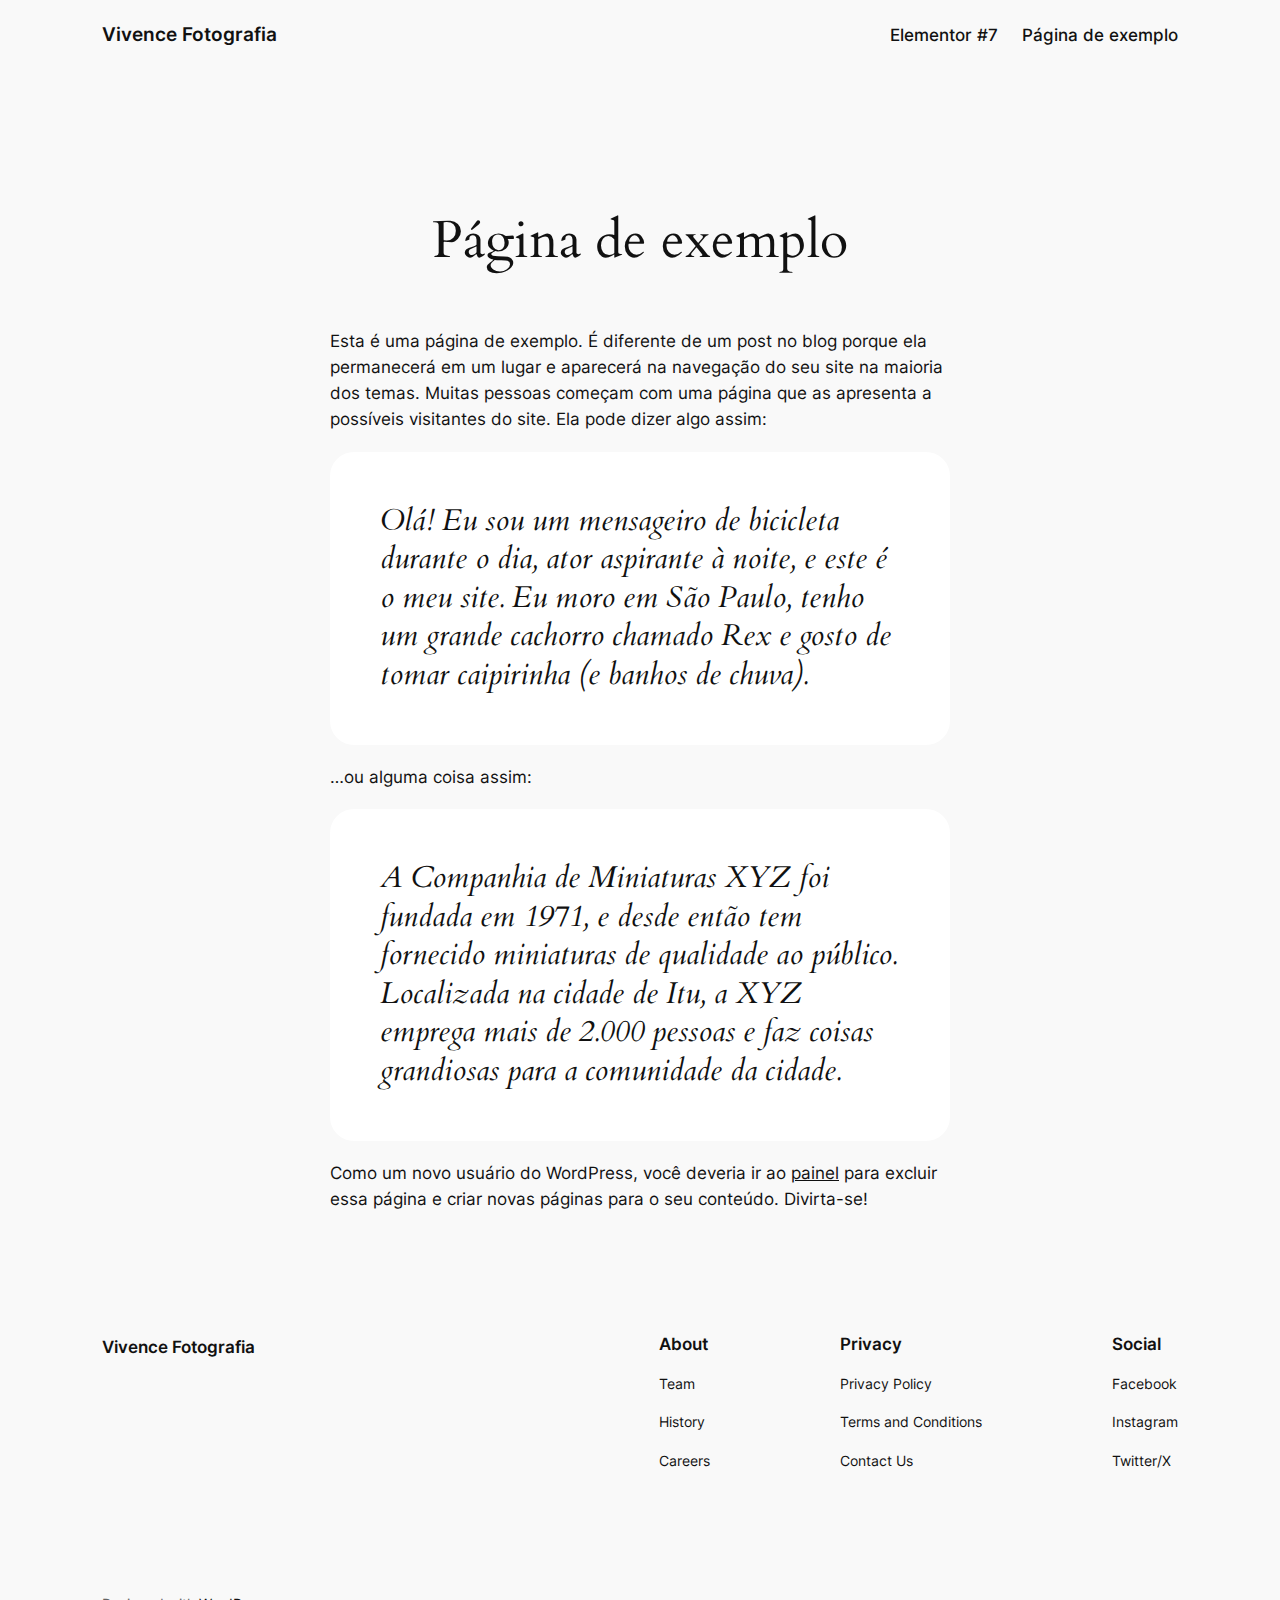
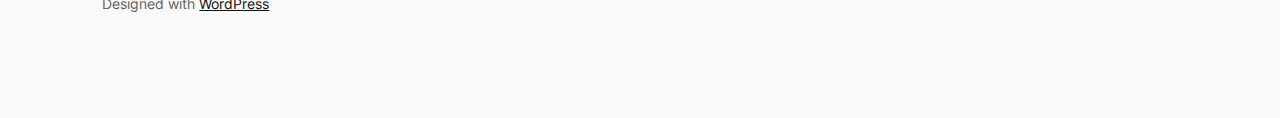
==== pagina-exemplo/index.html @ f18f2153 "Deplyoying" ====
<!DOCTYPE html>
<html lang="pt-BR">
<head>
	<meta charset="UTF-8">
	<meta name="viewport" content="width=device-width, initial-scale=1">
<meta name="robots" content="max-image-preview:large">
<title>Página de exemplo &#8211; Vivence Fotografia</title>
<link rel="alternate" type="application/rss+xml" title="Feed para Vivence Fotografia &raquo;" href="/feed/">
<link rel="alternate" type="application/rss+xml" title="Feed de comentários para Vivence Fotografia &raquo;" href="/comments/feed/">
<link rel="alternate" type="application/rss+xml" title="Feed de comentários para Vivence Fotografia &raquo; Página de exemplo" href="/pagina-exemplo/feed/">
<script>
window._wpemojiSettings = {"baseUrl":"https:\/\/s.w.org\/images\/core\/emoji\/15.0.3\/72x72\/","ext":".png","svgUrl":"https:\/\/s.w.org\/images\/core\/emoji\/15.0.3\/svg\/","svgExt":".svg","source":{"concatemoji":"\/wp-includes\/js\/wp-emoji-release.min.js?ver=6.5.4"}};
/*! This file is auto-generated */
!function(i,n){var o,s,e;function c(e){try{var t={supportTests:e,timestamp:(new Date).valueOf()};sessionStorage.setItem(o,JSON.stringify(t))}catch(e){}}function p(e,t,n){e.clearRect(0,0,e.canvas.width,e.canvas.height),e.fillText(t,0,0);var t=new Uint32Array(e.getImageData(0,0,e.canvas.width,e.canvas.height).data),r=(e.clearRect(0,0,e.canvas.width,e.canvas.height),e.fillText(n,0,0),new Uint32Array(e.getImageData(0,0,e.canvas.width,e.canvas.height).data));return t.every(function(e,t){return e===r[t]})}function u(e,t,n){switch(t){case"flag":return n(e,"🏳️‍⚧️","🏳️​⚧️")?!1:!n(e,"🇺🇳","🇺​🇳")&&!n(e,"🏴󠁧󠁢󠁥󠁮󠁧󠁿","🏴​󠁧​󠁢​󠁥​󠁮​󠁧​󠁿");case"emoji":return!n(e,"🐦‍⬛","🐦​⬛")}return!1}function f(e,t,n){var r="undefined"!=typeof WorkerGlobalScope&&self instanceof WorkerGlobalScope?new OffscreenCanvas(300,150):i.createElement("canvas"),a=r.getContext("2d",{willReadFrequently:!0}),o=(a.textBaseline="top",a.font="600 32px Arial",{});return e.forEach(function(e){o[e]=t(a,e,n)}),o}function t(e){var t=i.createElement("script");t.src=e,t.defer=!0,i.head.appendChild(t)}"undefined"!=typeof Promise&&(o="wpEmojiSettingsSupports",s=["flag","emoji"],n.supports={everything:!0,everythingExceptFlag:!0},e=new Promise(function(e){i.addEventListener("DOMContentLoaded",e,{once:!0})}),new Promise(function(t){var n=function(){try{var e=JSON.parse(sessionStorage.getItem(o));if("object"==typeof e&&"number"==typeof e.timestamp&&(new Date).valueOf()<e.timestamp+604800&&"object"==typeof e.supportTests)return e.supportTests}catch(e){}return null}();if(!n){if("undefined"!=typeof Worker&&"undefined"!=typeof OffscreenCanvas&&"undefined"!=typeof URL&&URL.createObjectURL&&"undefined"!=typeof Blob)try{var e="postMessage("+f.toString()+"("+[JSON.stringify(s),u.toString(),p.toString()].join(",")+"));",r=new Blob([e],{type:"text/javascript"}),a=new Worker(URL.createObjectURL(r),{name:"wpTestEmojiSupports"});return void(a.onmessage=function(e){c(n=e.data),a.terminate(),t(n)})}catch(e){}c(n=f(s,u,p))}t(n)}).then(function(e){for(var t in e)n.supports[t]=e[t],n.supports.everything=n.supports.everything&&n.supports[t],"flag"!==t&&(n.supports.everythingExceptFlag=n.supports.everythingExceptFlag&&n.supports[t]);n.supports.everythingExceptFlag=n.supports.everythingExceptFlag&&!n.supports.flag,n.DOMReady=!1,n.readyCallback=function(){n.DOMReady=!0}}).then(function(){return e}).then(function(){var e;n.supports.everything||(n.readyCallback(),(e=n.source||{}).concatemoji?t(e.concatemoji):e.wpemoji&&e.twemoji&&(t(e.twemoji),t(e.wpemoji)))}))}((window,document),window._wpemojiSettings);
</script>
<style id="wp-block-site-logo-inline-css">.wp-block-site-logo{box-sizing:border-box;line-height:0}.wp-block-site-logo a{display:inline-block;line-height:0}.wp-block-site-logo.is-default-size img{height:auto;width:120px}.wp-block-site-logo img{height:auto;max-width:100%}.wp-block-site-logo a,.wp-block-site-logo img{border-radius:inherit}.wp-block-site-logo.aligncenter{margin-left:auto;margin-right:auto;text-align:center}.wp-block-site-logo.is-style-rounded{border-radius:9999px}</style>
<style id="wp-block-site-title-inline-css">.wp-block-site-title a{color:inherit}</style>
<style id="wp-block-group-inline-css">.wp-block-group{box-sizing:border-box}</style>
<style id="wp-block-page-list-inline-css">.wp-block-navigation .wp-block-page-list{align-items:var(--navigation-layout-align,initial);background-color:inherit;display:flex;flex-direction:var(--navigation-layout-direction,initial);flex-wrap:var(--navigation-layout-wrap,wrap);justify-content:var(--navigation-layout-justify,initial)}.wp-block-navigation .wp-block-navigation-item{background-color:inherit}</style>
<link rel="stylesheet" id="wp-block-navigation-css" href="/wp-includes/blocks/navigation/style.min.css?ver=6.5.4" media="all">
<style id="wp-block-spacer-inline-css">.wp-block-spacer{clear:both}</style>
<style id="wp-block-post-title-inline-css">.wp-block-post-title{box-sizing:border-box;word-break:break-word}.wp-block-post-title a{display:inline-block}</style>
<style id="wp-block-post-featured-image-inline-css">.wp-block-post-featured-image{margin-left:0;margin-right:0}.wp-block-post-featured-image a{display:block;height:100%}.wp-block-post-featured-image img{box-sizing:border-box;height:auto;max-width:100%;vertical-align:bottom;width:100%}.wp-block-post-featured-image.alignfull img,.wp-block-post-featured-image.alignwide img{width:100%}.wp-block-post-featured-image .wp-block-post-featured-image__overlay.has-background-dim{background-color:#000;inset:0;position:absolute}.wp-block-post-featured-image{position:relative}.wp-block-post-featured-image .wp-block-post-featured-image__overlay.has-background-gradient{background-color:initial}.wp-block-post-featured-image .wp-block-post-featured-image__overlay.has-background-dim-0{opacity:0}.wp-block-post-featured-image .wp-block-post-featured-image__overlay.has-background-dim-10{opacity:.1}.wp-block-post-featured-image .wp-block-post-featured-image__overlay.has-background-dim-20{opacity:.2}.wp-block-post-featured-image .wp-block-post-featured-image__overlay.has-background-dim-30{opacity:.3}.wp-block-post-featured-image .wp-block-post-featured-image__overlay.has-background-dim-40{opacity:.4}.wp-block-post-featured-image .wp-block-post-featured-image__overlay.has-background-dim-50{opacity:.5}.wp-block-post-featured-image .wp-block-post-featured-image__overlay.has-background-dim-60{opacity:.6}.wp-block-post-featured-image .wp-block-post-featured-image__overlay.has-background-dim-70{opacity:.7}.wp-block-post-featured-image .wp-block-post-featured-image__overlay.has-background-dim-80{opacity:.8}.wp-block-post-featured-image .wp-block-post-featured-image__overlay.has-background-dim-90{opacity:.9}.wp-block-post-featured-image .wp-block-post-featured-image__overlay.has-background-dim-100{opacity:1}.wp-block-post-featured-image:where(.alignleft,.alignright){width:100%}</style>
<style id="wp-block-paragraph-inline-css">.is-small-text{font-size:.875em}.is-regular-text{font-size:1em}.is-large-text{font-size:2.25em}.is-larger-text{font-size:3em}.has-drop-cap:not(:focus):first-letter{float:left;font-size:8.4em;font-style:normal;font-weight:100;line-height:.68;margin:.05em .1em 0 0;text-transform:uppercase}body.rtl .has-drop-cap:not(:focus):first-letter{float:none;margin-left:.1em}p.has-drop-cap.has-background{overflow:hidden}p.has-background{padding:1.25em 2.375em}:where(p.has-text-color:not(.has-link-color)) a{color:inherit}p.has-text-align-left[style*="writing-mode:vertical-lr"],p.has-text-align-right[style*="writing-mode:vertical-rl"]{rotate:180deg}</style>
<style id="wp-block-quote-inline-css">.wp-block-quote{box-sizing:border-box;overflow-wrap:break-word}.wp-block-quote.is-large:where(:not(.is-style-plain)),.wp-block-quote.is-style-large:where(:not(.is-style-plain)){margin-bottom:1em;padding:0 1em}.wp-block-quote.is-large:where(:not(.is-style-plain)) p,.wp-block-quote.is-style-large:where(:not(.is-style-plain)) p{font-size:1.5em;font-style:italic;line-height:1.6}.wp-block-quote.is-large:where(:not(.is-style-plain)) cite,.wp-block-quote.is-large:where(:not(.is-style-plain)) footer,.wp-block-quote.is-style-large:where(:not(.is-style-plain)) cite,.wp-block-quote.is-style-large:where(:not(.is-style-plain)) footer{font-size:1.125em;text-align:right}.wp-block-quote>cite{display:block}</style>
<style id="wp-block-heading-inline-css">h1.has-background,h2.has-background,h3.has-background,h4.has-background,h5.has-background,h6.has-background{padding:1.25em 2.375em}h1.has-text-align-left[style*=writing-mode]:where([style*=vertical-lr]),h1.has-text-align-right[style*=writing-mode]:where([style*=vertical-rl]),h2.has-text-align-left[style*=writing-mode]:where([style*=vertical-lr]),h2.has-text-align-right[style*=writing-mode]:where([style*=vertical-rl]),h3.has-text-align-left[style*=writing-mode]:where([style*=vertical-lr]),h3.has-text-align-right[style*=writing-mode]:where([style*=vertical-rl]),h4.has-text-align-left[style*=writing-mode]:where([style*=vertical-lr]),h4.has-text-align-right[style*=writing-mode]:where([style*=vertical-rl]),h5.has-text-align-left[style*=writing-mode]:where([style*=vertical-lr]),h5.has-text-align-right[style*=writing-mode]:where([style*=vertical-rl]),h6.has-text-align-left[style*=writing-mode]:where([style*=vertical-lr]),h6.has-text-align-right[style*=writing-mode]:where([style*=vertical-rl]){rotate:180deg}

				.is-style-asterisk:before {
					content: '';
					width: 1.5rem;
					height: 3rem;
					background: var(--wp--preset--color--contrast-2, currentColor);
					clip-path: path('M11.93.684v8.039l5.633-5.633 1.216 1.23-5.66 5.66h8.04v1.737H13.2l5.701 5.701-1.23 1.23-5.742-5.742V21h-1.737v-8.094l-5.77 5.77-1.23-1.217 5.743-5.742H.842V9.98h8.162l-5.701-5.7 1.23-1.231 5.66 5.66V.684h1.737Z');
					display: block;
				}

				/* Hide the asterisk if the heading has no content, to avoid using empty headings to display the asterisk only, which is an A11Y issue */
				.is-style-asterisk:empty:before {
					content: none;
				}

				.is-style-asterisk:-moz-only-whitespace:before {
					content: none;
				}

				.is-style-asterisk.has-text-align-center:before {
					margin: 0 auto;
				}

				.is-style-asterisk.has-text-align-right:before {
					margin-left: auto;
				}

				.rtl .is-style-asterisk.has-text-align-left:before {
					margin-right: auto;
				}</style>
<style id="wp-block-navigation-link-inline-css">.wp-block-navigation .wp-block-navigation-item__label{overflow-wrap:break-word}.wp-block-navigation .wp-block-navigation-item__description{display:none}.link-ui-tools{border-top:1px solid #f0f0f0;padding:8px}.link-ui-block-inserter{padding-top:8px}.link-ui-block-inserter__back{margin-left:8px;text-transform:uppercase}.components-popover-pointer-events-trap{background-color:initial;cursor:pointer;inset:0;position:fixed;z-index:1000000}

				.is-style-arrow-link .wp-block-navigation-item__label:after {
					content: "\2197";
					padding-inline-start: 0.25rem;
					vertical-align: middle;
					text-decoration: none;
					display: inline-block;
				}</style>
<style id="wp-block-columns-inline-css">.wp-block-columns{align-items:normal!important;box-sizing:border-box;display:flex;flex-wrap:wrap!important}@media (min-width:782px){.wp-block-columns{flex-wrap:nowrap!important}}.wp-block-columns.are-vertically-aligned-top{align-items:flex-start}.wp-block-columns.are-vertically-aligned-center{align-items:center}.wp-block-columns.are-vertically-aligned-bottom{align-items:flex-end}@media (max-width:781px){.wp-block-columns:not(.is-not-stacked-on-mobile)>.wp-block-column{flex-basis:100%!important}}@media (min-width:782px){.wp-block-columns:not(.is-not-stacked-on-mobile)>.wp-block-column{flex-basis:0;flex-grow:1}.wp-block-columns:not(.is-not-stacked-on-mobile)>.wp-block-column[style*=flex-basis]{flex-grow:0}}.wp-block-columns.is-not-stacked-on-mobile{flex-wrap:nowrap!important}.wp-block-columns.is-not-stacked-on-mobile>.wp-block-column{flex-basis:0;flex-grow:1}.wp-block-columns.is-not-stacked-on-mobile>.wp-block-column[style*=flex-basis]{flex-grow:0}:where(.wp-block-columns){margin-bottom:1.75em}:where(.wp-block-columns.has-background){padding:1.25em 2.375em}.wp-block-column{flex-grow:1;min-width:0;overflow-wrap:break-word;word-break:break-word}.wp-block-column.is-vertically-aligned-top{align-self:flex-start}.wp-block-column.is-vertically-aligned-center{align-self:center}.wp-block-column.is-vertically-aligned-bottom{align-self:flex-end}.wp-block-column.is-vertically-aligned-stretch{align-self:stretch}.wp-block-column.is-vertically-aligned-bottom,.wp-block-column.is-vertically-aligned-center,.wp-block-column.is-vertically-aligned-top{width:100%}</style>
<style id="wp-emoji-styles-inline-css">img.wp-smiley, img.emoji {
		display: inline !important;
		border: none !important;
		box-shadow: none !important;
		height: 1em !important;
		width: 1em !important;
		margin: 0 0.07em !important;
		vertical-align: -0.1em !important;
		background: none !important;
		padding: 0 !important;
	}</style>
<style id="wp-block-library-inline-css">:root{--wp-admin-theme-color:#007cba;--wp-admin-theme-color--rgb:0,124,186;--wp-admin-theme-color-darker-10:#006ba1;--wp-admin-theme-color-darker-10--rgb:0,107,161;--wp-admin-theme-color-darker-20:#005a87;--wp-admin-theme-color-darker-20--rgb:0,90,135;--wp-admin-border-width-focus:2px;--wp-block-synced-color:#7a00df;--wp-block-synced-color--rgb:122,0,223;--wp-bound-block-color:#9747ff}@media (min-resolution:192dpi){:root{--wp-admin-border-width-focus:1.5px}}.wp-element-button{cursor:pointer}:root{--wp--preset--font-size--normal:16px;--wp--preset--font-size--huge:42px}:root .has-very-light-gray-background-color{background-color:#eee}:root .has-very-dark-gray-background-color{background-color:#313131}:root .has-very-light-gray-color{color:#eee}:root .has-very-dark-gray-color{color:#313131}:root .has-vivid-green-cyan-to-vivid-cyan-blue-gradient-background{background:linear-gradient(135deg,#00d084,#0693e3)}:root .has-purple-crush-gradient-background{background:linear-gradient(135deg,#34e2e4,#4721fb 50%,#ab1dfe)}:root .has-hazy-dawn-gradient-background{background:linear-gradient(135deg,#faaca8,#dad0ec)}:root .has-subdued-olive-gradient-background{background:linear-gradient(135deg,#fafae1,#67a671)}:root .has-atomic-cream-gradient-background{background:linear-gradient(135deg,#fdd79a,#004a59)}:root .has-nightshade-gradient-background{background:linear-gradient(135deg,#330968,#31cdcf)}:root .has-midnight-gradient-background{background:linear-gradient(135deg,#020381,#2874fc)}.has-regular-font-size{font-size:1em}.has-larger-font-size{font-size:2.625em}.has-normal-font-size{font-size:var(--wp--preset--font-size--normal)}.has-huge-font-size{font-size:var(--wp--preset--font-size--huge)}.has-text-align-center{text-align:center}.has-text-align-left{text-align:left}.has-text-align-right{text-align:right}#end-resizable-editor-section{display:none}.aligncenter{clear:both}.items-justified-left{justify-content:flex-start}.items-justified-center{justify-content:center}.items-justified-right{justify-content:flex-end}.items-justified-space-between{justify-content:space-between}.screen-reader-text{border:0;clip:rect(1px,1px,1px,1px);-webkit-clip-path:inset(50%);clip-path:inset(50%);height:1px;margin:-1px;overflow:hidden;padding:0;position:absolute;width:1px;word-wrap:normal!important}.screen-reader-text:focus{background-color:#ddd;clip:auto!important;-webkit-clip-path:none;clip-path:none;color:#444;display:block;font-size:1em;height:auto;left:5px;line-height:normal;padding:15px 23px 14px;text-decoration:none;top:5px;width:auto;z-index:100000}html :where(.has-border-color){border-style:solid}html :where([style*=border-top-color]){border-top-style:solid}html :where([style*=border-right-color]){border-right-style:solid}html :where([style*=border-bottom-color]){border-bottom-style:solid}html :where([style*=border-left-color]){border-left-style:solid}html :where([style*=border-width]){border-style:solid}html :where([style*=border-top-width]){border-top-style:solid}html :where([style*=border-right-width]){border-right-style:solid}html :where([style*=border-bottom-width]){border-bottom-style:solid}html :where([style*=border-left-width]){border-left-style:solid}html :where(img[class*=wp-image-]){height:auto;max-width:100%}:where(figure){margin:0 0 1em}html :where(.is-position-sticky){--wp-admin--admin-bar--position-offset:var(--wp-admin--admin-bar--height,0px)}@media screen and (max-width:600px){html :where(.is-position-sticky){--wp-admin--admin-bar--position-offset:0px}}</style>
<style id="global-styles-inline-css">body{--wp--preset--color--black: #000000;--wp--preset--color--cyan-bluish-gray: #abb8c3;--wp--preset--color--white: #ffffff;--wp--preset--color--pale-pink: #f78da7;--wp--preset--color--vivid-red: #cf2e2e;--wp--preset--color--luminous-vivid-orange: #ff6900;--wp--preset--color--luminous-vivid-amber: #fcb900;--wp--preset--color--light-green-cyan: #7bdcb5;--wp--preset--color--vivid-green-cyan: #00d084;--wp--preset--color--pale-cyan-blue: #8ed1fc;--wp--preset--color--vivid-cyan-blue: #0693e3;--wp--preset--color--vivid-purple: #9b51e0;--wp--preset--color--base: #f9f9f9;--wp--preset--color--base-2: #ffffff;--wp--preset--color--contrast: #111111;--wp--preset--color--contrast-2: #636363;--wp--preset--color--contrast-3: #A4A4A4;--wp--preset--color--accent: #cfcabe;--wp--preset--color--accent-2: #c2a990;--wp--preset--color--accent-3: #d8613c;--wp--preset--color--accent-4: #b1c5a4;--wp--preset--color--accent-5: #b5bdbc;--wp--preset--gradient--vivid-cyan-blue-to-vivid-purple: linear-gradient(135deg,rgba(6,147,227,1) 0%,rgb(155,81,224) 100%);--wp--preset--gradient--light-green-cyan-to-vivid-green-cyan: linear-gradient(135deg,rgb(122,220,180) 0%,rgb(0,208,130) 100%);--wp--preset--gradient--luminous-vivid-amber-to-luminous-vivid-orange: linear-gradient(135deg,rgba(252,185,0,1) 0%,rgba(255,105,0,1) 100%);--wp--preset--gradient--luminous-vivid-orange-to-vivid-red: linear-gradient(135deg,rgba(255,105,0,1) 0%,rgb(207,46,46) 100%);--wp--preset--gradient--very-light-gray-to-cyan-bluish-gray: linear-gradient(135deg,rgb(238,238,238) 0%,rgb(169,184,195) 100%);--wp--preset--gradient--cool-to-warm-spectrum: linear-gradient(135deg,rgb(74,234,220) 0%,rgb(151,120,209) 20%,rgb(207,42,186) 40%,rgb(238,44,130) 60%,rgb(251,105,98) 80%,rgb(254,248,76) 100%);--wp--preset--gradient--blush-light-purple: linear-gradient(135deg,rgb(255,206,236) 0%,rgb(152,150,240) 100%);--wp--preset--gradient--blush-bordeaux: linear-gradient(135deg,rgb(254,205,165) 0%,rgb(254,45,45) 50%,rgb(107,0,62) 100%);--wp--preset--gradient--luminous-dusk: linear-gradient(135deg,rgb(255,203,112) 0%,rgb(199,81,192) 50%,rgb(65,88,208) 100%);--wp--preset--gradient--pale-ocean: linear-gradient(135deg,rgb(255,245,203) 0%,rgb(182,227,212) 50%,rgb(51,167,181) 100%);--wp--preset--gradient--electric-grass: linear-gradient(135deg,rgb(202,248,128) 0%,rgb(113,206,126) 100%);--wp--preset--gradient--midnight: linear-gradient(135deg,rgb(2,3,129) 0%,rgb(40,116,252) 100%);--wp--preset--gradient--gradient-1: linear-gradient(to bottom, #cfcabe 0%, #F9F9F9 100%);--wp--preset--gradient--gradient-2: linear-gradient(to bottom, #C2A990 0%, #F9F9F9 100%);--wp--preset--gradient--gradient-3: linear-gradient(to bottom, #D8613C 0%, #F9F9F9 100%);--wp--preset--gradient--gradient-4: linear-gradient(to bottom, #B1C5A4 0%, #F9F9F9 100%);--wp--preset--gradient--gradient-5: linear-gradient(to bottom, #B5BDBC 0%, #F9F9F9 100%);--wp--preset--gradient--gradient-6: linear-gradient(to bottom, #A4A4A4 0%, #F9F9F9 100%);--wp--preset--gradient--gradient-7: linear-gradient(to bottom, #cfcabe 50%, #F9F9F9 50%);--wp--preset--gradient--gradient-8: linear-gradient(to bottom, #C2A990 50%, #F9F9F9 50%);--wp--preset--gradient--gradient-9: linear-gradient(to bottom, #D8613C 50%, #F9F9F9 50%);--wp--preset--gradient--gradient-10: linear-gradient(to bottom, #B1C5A4 50%, #F9F9F9 50%);--wp--preset--gradient--gradient-11: linear-gradient(to bottom, #B5BDBC 50%, #F9F9F9 50%);--wp--preset--gradient--gradient-12: linear-gradient(to bottom, #A4A4A4 50%, #F9F9F9 50%);--wp--preset--font-size--small: 0.9rem;--wp--preset--font-size--medium: 1.05rem;--wp--preset--font-size--large: clamp(1.39rem, 1.39rem + ((1vw - 0.2rem) * 0.767), 1.85rem);--wp--preset--font-size--x-large: clamp(1.85rem, 1.85rem + ((1vw - 0.2rem) * 1.083), 2.5rem);--wp--preset--font-size--xx-large: clamp(2.5rem, 2.5rem + ((1vw - 0.2rem) * 1.283), 3.27rem);--wp--preset--font-family--body: "Inter", sans-serif;--wp--preset--font-family--heading: Cardo;--wp--preset--font-family--system-sans-serif: -apple-system, BlinkMacSystemFont, avenir next, avenir, segoe ui, helvetica neue, helvetica, Cantarell, Ubuntu, roboto, noto, arial, sans-serif;--wp--preset--font-family--system-serif: Iowan Old Style, Apple Garamond, Baskerville, Times New Roman, Droid Serif, Times, Source Serif Pro, serif, Apple Color Emoji, Segoe UI Emoji, Segoe UI Symbol;--wp--preset--spacing--10: 1rem;--wp--preset--spacing--20: min(1.5rem, 2vw);--wp--preset--spacing--30: min(2.5rem, 3vw);--wp--preset--spacing--40: min(4rem, 5vw);--wp--preset--spacing--50: min(6.5rem, 8vw);--wp--preset--spacing--60: min(10.5rem, 13vw);--wp--preset--shadow--natural: 6px 6px 9px rgba(0, 0, 0, 0.2);--wp--preset--shadow--deep: 12px 12px 50px rgba(0, 0, 0, 0.4);--wp--preset--shadow--sharp: 6px 6px 0px rgba(0, 0, 0, 0.2);--wp--preset--shadow--outlined: 6px 6px 0px -3px rgba(255, 255, 255, 1), 6px 6px rgba(0, 0, 0, 1);--wp--preset--shadow--crisp: 6px 6px 0px rgba(0, 0, 0, 1);}body { margin: 0;--wp--style--global--content-size: 620px;--wp--style--global--wide-size: 1280px; }.wp-site-blocks { padding-top: var(--wp--style--root--padding-top); padding-bottom: var(--wp--style--root--padding-bottom); }.has-global-padding { padding-right: var(--wp--style--root--padding-right); padding-left: var(--wp--style--root--padding-left); }.has-global-padding :where(.has-global-padding:not(.wp-block-block)) { padding-right: 0; padding-left: 0; }.has-global-padding > .alignfull { margin-right: calc(var(--wp--style--root--padding-right) * -1); margin-left: calc(var(--wp--style--root--padding-left) * -1); }.has-global-padding :where(.has-global-padding:not(.wp-block-block)) > .alignfull { margin-right: 0; margin-left: 0; }.has-global-padding > .alignfull:where(:not(.has-global-padding):not(.is-layout-flex):not(.is-layout-grid)) > :where([class*="wp-block-"]:not(.alignfull):not([class*="__"]),p,h1,h2,h3,h4,h5,h6,ul,ol) { padding-right: var(--wp--style--root--padding-right); padding-left: var(--wp--style--root--padding-left); }.has-global-padding :where(.has-global-padding) > .alignfull:where(:not(.has-global-padding)) > :where([class*="wp-block-"]:not(.alignfull):not([class*="__"]),p,h1,h2,h3,h4,h5,h6,ul,ol) { padding-right: 0; padding-left: 0; }.wp-site-blocks > .alignleft { float: left; margin-right: 2em; }.wp-site-blocks > .alignright { float: right; margin-left: 2em; }.wp-site-blocks > .aligncenter { justify-content: center; margin-left: auto; margin-right: auto; }:where(.wp-site-blocks) > * { margin-block-start: 1.2rem; margin-block-end: 0; }:where(.wp-site-blocks) > :first-child:first-child { margin-block-start: 0; }:where(.wp-site-blocks) > :last-child:last-child { margin-block-end: 0; }body { --wp--style--block-gap: 1.2rem; }:where(body .is-layout-flow)  > :first-child:first-child{margin-block-start: 0;}:where(body .is-layout-flow)  > :last-child:last-child{margin-block-end: 0;}:where(body .is-layout-flow)  > *{margin-block-start: 1.2rem;margin-block-end: 0;}:where(body .is-layout-constrained)  > :first-child:first-child{margin-block-start: 0;}:where(body .is-layout-constrained)  > :last-child:last-child{margin-block-end: 0;}:where(body .is-layout-constrained)  > *{margin-block-start: 1.2rem;margin-block-end: 0;}:where(body .is-layout-flex) {gap: 1.2rem;}:where(body .is-layout-grid) {gap: 1.2rem;}body .is-layout-flow > .alignleft{float: left;margin-inline-start: 0;margin-inline-end: 2em;}body .is-layout-flow > .alignright{float: right;margin-inline-start: 2em;margin-inline-end: 0;}body .is-layout-flow > .aligncenter{margin-left: auto !important;margin-right: auto !important;}body .is-layout-constrained > .alignleft{float: left;margin-inline-start: 0;margin-inline-end: 2em;}body .is-layout-constrained > .alignright{float: right;margin-inline-start: 2em;margin-inline-end: 0;}body .is-layout-constrained > .aligncenter{margin-left: auto !important;margin-right: auto !important;}body .is-layout-constrained > :where(:not(.alignleft):not(.alignright):not(.alignfull)){max-width: var(--wp--style--global--content-size);margin-left: auto !important;margin-right: auto !important;}body .is-layout-constrained > .alignwide{max-width: var(--wp--style--global--wide-size);}body .is-layout-flex{display: flex;}body .is-layout-flex{flex-wrap: wrap;align-items: center;}body .is-layout-flex > *{margin: 0;}body .is-layout-grid{display: grid;}body .is-layout-grid > *{margin: 0;}body{background-color: var(--wp--preset--color--base);color: var(--wp--preset--color--contrast);font-family: var(--wp--preset--font-family--body);font-size: var(--wp--preset--font-size--medium);font-style: normal;font-weight: 400;line-height: 1.55;--wp--style--root--padding-top: 0px;--wp--style--root--padding-right: var(--wp--preset--spacing--50);--wp--style--root--padding-bottom: 0px;--wp--style--root--padding-left: var(--wp--preset--spacing--50);}a:where(:not(.wp-element-button)){color: var(--wp--preset--color--contrast);text-decoration: underline;}a:where(:not(.wp-element-button)):hover{text-decoration: none;}h1, h2, h3, h4, h5, h6{color: var(--wp--preset--color--contrast);font-family: var(--wp--preset--font-family--heading);font-weight: 400;line-height: 1.2;}h1{font-size: var(--wp--preset--font-size--xx-large);line-height: 1.15;}h2{font-size: var(--wp--preset--font-size--x-large);}h3{font-size: var(--wp--preset--font-size--large);}h4{font-size: clamp(1.1rem, 1.1rem + ((1vw - 0.2rem) * 0.767), 1.5rem);}h5{font-size: var(--wp--preset--font-size--medium);}h6{font-size: var(--wp--preset--font-size--small);}.wp-element-button, .wp-block-button__link{background-color: var(--wp--preset--color--contrast);border-radius: .33rem;border-color: var(--wp--preset--color--contrast);border-width: 0;color: var(--wp--preset--color--base);font-family: inherit;font-size: var(--wp--preset--font-size--small);font-style: normal;font-weight: 500;line-height: inherit;padding-top: 0.6rem;padding-right: 1rem;padding-bottom: 0.6rem;padding-left: 1rem;text-decoration: none;}.wp-element-button:hover, .wp-block-button__link:hover{background-color: var(--wp--preset--color--contrast-2);border-color: var(--wp--preset--color--contrast-2);color: var(--wp--preset--color--base);}.wp-element-button:focus, .wp-block-button__link:focus{background-color: var(--wp--preset--color--contrast-2);border-color: var(--wp--preset--color--contrast-2);color: var(--wp--preset--color--base);outline-color: var(--wp--preset--color--contrast);outline-offset: 2px;}.wp-element-button:active, .wp-block-button__link:active{background-color: var(--wp--preset--color--contrast);color: var(--wp--preset--color--base);}.wp-element-caption, .wp-block-audio figcaption, .wp-block-embed figcaption, .wp-block-gallery figcaption, .wp-block-image figcaption, .wp-block-table figcaption, .wp-block-video figcaption{color: var(--wp--preset--color--contrast-2);font-family: var(--wp--preset--font-family--body);font-size: 0.8rem;}.has-black-color{color: var(--wp--preset--color--black) !important;}.has-cyan-bluish-gray-color{color: var(--wp--preset--color--cyan-bluish-gray) !important;}.has-white-color{color: var(--wp--preset--color--white) !important;}.has-pale-pink-color{color: var(--wp--preset--color--pale-pink) !important;}.has-vivid-red-color{color: var(--wp--preset--color--vivid-red) !important;}.has-luminous-vivid-orange-color{color: var(--wp--preset--color--luminous-vivid-orange) !important;}.has-luminous-vivid-amber-color{color: var(--wp--preset--color--luminous-vivid-amber) !important;}.has-light-green-cyan-color{color: var(--wp--preset--color--light-green-cyan) !important;}.has-vivid-green-cyan-color{color: var(--wp--preset--color--vivid-green-cyan) !important;}.has-pale-cyan-blue-color{color: var(--wp--preset--color--pale-cyan-blue) !important;}.has-vivid-cyan-blue-color{color: var(--wp--preset--color--vivid-cyan-blue) !important;}.has-vivid-purple-color{color: var(--wp--preset--color--vivid-purple) !important;}.has-base-color{color: var(--wp--preset--color--base) !important;}.has-base-2-color{color: var(--wp--preset--color--base-2) !important;}.has-contrast-color{color: var(--wp--preset--color--contrast) !important;}.has-contrast-2-color{color: var(--wp--preset--color--contrast-2) !important;}.has-contrast-3-color{color: var(--wp--preset--color--contrast-3) !important;}.has-accent-color{color: var(--wp--preset--color--accent) !important;}.has-accent-2-color{color: var(--wp--preset--color--accent-2) !important;}.has-accent-3-color{color: var(--wp--preset--color--accent-3) !important;}.has-accent-4-color{color: var(--wp--preset--color--accent-4) !important;}.has-accent-5-color{color: var(--wp--preset--color--accent-5) !important;}.has-black-background-color{background-color: var(--wp--preset--color--black) !important;}.has-cyan-bluish-gray-background-color{background-color: var(--wp--preset--color--cyan-bluish-gray) !important;}.has-white-background-color{background-color: var(--wp--preset--color--white) !important;}.has-pale-pink-background-color{background-color: var(--wp--preset--color--pale-pink) !important;}.has-vivid-red-background-color{background-color: var(--wp--preset--color--vivid-red) !important;}.has-luminous-vivid-orange-background-color{background-color: var(--wp--preset--color--luminous-vivid-orange) !important;}.has-luminous-vivid-amber-background-color{background-color: var(--wp--preset--color--luminous-vivid-amber) !important;}.has-light-green-cyan-background-color{background-color: var(--wp--preset--color--light-green-cyan) !important;}.has-vivid-green-cyan-background-color{background-color: var(--wp--preset--color--vivid-green-cyan) !important;}.has-pale-cyan-blue-background-color{background-color: var(--wp--preset--color--pale-cyan-blue) !important;}.has-vivid-cyan-blue-background-color{background-color: var(--wp--preset--color--vivid-cyan-blue) !important;}.has-vivid-purple-background-color{background-color: var(--wp--preset--color--vivid-purple) !important;}.has-base-background-color{background-color: var(--wp--preset--color--base) !important;}.has-base-2-background-color{background-color: var(--wp--preset--color--base-2) !important;}.has-contrast-background-color{background-color: var(--wp--preset--color--contrast) !important;}.has-contrast-2-background-color{background-color: var(--wp--preset--color--contrast-2) !important;}.has-contrast-3-background-color{background-color: var(--wp--preset--color--contrast-3) !important;}.has-accent-background-color{background-color: var(--wp--preset--color--accent) !important;}.has-accent-2-background-color{background-color: var(--wp--preset--color--accent-2) !important;}.has-accent-3-background-color{background-color: var(--wp--preset--color--accent-3) !important;}.has-accent-4-background-color{background-color: var(--wp--preset--color--accent-4) !important;}.has-accent-5-background-color{background-color: var(--wp--preset--color--accent-5) !important;}.has-black-border-color{border-color: var(--wp--preset--color--black) !important;}.has-cyan-bluish-gray-border-color{border-color: var(--wp--preset--color--cyan-bluish-gray) !important;}.has-white-border-color{border-color: var(--wp--preset--color--white) !important;}.has-pale-pink-border-color{border-color: var(--wp--preset--color--pale-pink) !important;}.has-vivid-red-border-color{border-color: var(--wp--preset--color--vivid-red) !important;}.has-luminous-vivid-orange-border-color{border-color: var(--wp--preset--color--luminous-vivid-orange) !important;}.has-luminous-vivid-amber-border-color{border-color: var(--wp--preset--color--luminous-vivid-amber) !important;}.has-light-green-cyan-border-color{border-color: var(--wp--preset--color--light-green-cyan) !important;}.has-vivid-green-cyan-border-color{border-color: var(--wp--preset--color--vivid-green-cyan) !important;}.has-pale-cyan-blue-border-color{border-color: var(--wp--preset--color--pale-cyan-blue) !important;}.has-vivid-cyan-blue-border-color{border-color: var(--wp--preset--color--vivid-cyan-blue) !important;}.has-vivid-purple-border-color{border-color: var(--wp--preset--color--vivid-purple) !important;}.has-base-border-color{border-color: var(--wp--preset--color--base) !important;}.has-base-2-border-color{border-color: var(--wp--preset--color--base-2) !important;}.has-contrast-border-color{border-color: var(--wp--preset--color--contrast) !important;}.has-contrast-2-border-color{border-color: var(--wp--preset--color--contrast-2) !important;}.has-contrast-3-border-color{border-color: var(--wp--preset--color--contrast-3) !important;}.has-accent-border-color{border-color: var(--wp--preset--color--accent) !important;}.has-accent-2-border-color{border-color: var(--wp--preset--color--accent-2) !important;}.has-accent-3-border-color{border-color: var(--wp--preset--color--accent-3) !important;}.has-accent-4-border-color{border-color: var(--wp--preset--color--accent-4) !important;}.has-accent-5-border-color{border-color: var(--wp--preset--color--accent-5) !important;}.has-vivid-cyan-blue-to-vivid-purple-gradient-background{background: var(--wp--preset--gradient--vivid-cyan-blue-to-vivid-purple) !important;}.has-light-green-cyan-to-vivid-green-cyan-gradient-background{background: var(--wp--preset--gradient--light-green-cyan-to-vivid-green-cyan) !important;}.has-luminous-vivid-amber-to-luminous-vivid-orange-gradient-background{background: var(--wp--preset--gradient--luminous-vivid-amber-to-luminous-vivid-orange) !important;}.has-luminous-vivid-orange-to-vivid-red-gradient-background{background: var(--wp--preset--gradient--luminous-vivid-orange-to-vivid-red) !important;}.has-very-light-gray-to-cyan-bluish-gray-gradient-background{background: var(--wp--preset--gradient--very-light-gray-to-cyan-bluish-gray) !important;}.has-cool-to-warm-spectrum-gradient-background{background: var(--wp--preset--gradient--cool-to-warm-spectrum) !important;}.has-blush-light-purple-gradient-background{background: var(--wp--preset--gradient--blush-light-purple) !important;}.has-blush-bordeaux-gradient-background{background: var(--wp--preset--gradient--blush-bordeaux) !important;}.has-luminous-dusk-gradient-background{background: var(--wp--preset--gradient--luminous-dusk) !important;}.has-pale-ocean-gradient-background{background: var(--wp--preset--gradient--pale-ocean) !important;}.has-electric-grass-gradient-background{background: var(--wp--preset--gradient--electric-grass) !important;}.has-midnight-gradient-background{background: var(--wp--preset--gradient--midnight) !important;}.has-gradient-1-gradient-background{background: var(--wp--preset--gradient--gradient-1) !important;}.has-gradient-2-gradient-background{background: var(--wp--preset--gradient--gradient-2) !important;}.has-gradient-3-gradient-background{background: var(--wp--preset--gradient--gradient-3) !important;}.has-gradient-4-gradient-background{background: var(--wp--preset--gradient--gradient-4) !important;}.has-gradient-5-gradient-background{background: var(--wp--preset--gradient--gradient-5) !important;}.has-gradient-6-gradient-background{background: var(--wp--preset--gradient--gradient-6) !important;}.has-gradient-7-gradient-background{background: var(--wp--preset--gradient--gradient-7) !important;}.has-gradient-8-gradient-background{background: var(--wp--preset--gradient--gradient-8) !important;}.has-gradient-9-gradient-background{background: var(--wp--preset--gradient--gradient-9) !important;}.has-gradient-10-gradient-background{background: var(--wp--preset--gradient--gradient-10) !important;}.has-gradient-11-gradient-background{background: var(--wp--preset--gradient--gradient-11) !important;}.has-gradient-12-gradient-background{background: var(--wp--preset--gradient--gradient-12) !important;}.has-small-font-size{font-size: var(--wp--preset--font-size--small) !important;}.has-medium-font-size{font-size: var(--wp--preset--font-size--medium) !important;}.has-large-font-size{font-size: var(--wp--preset--font-size--large) !important;}.has-x-large-font-size{font-size: var(--wp--preset--font-size--x-large) !important;}.has-xx-large-font-size{font-size: var(--wp--preset--font-size--xx-large) !important;}.has-body-font-family{font-family: var(--wp--preset--font-family--body) !important;}.has-heading-font-family{font-family: var(--wp--preset--font-family--heading) !important;}.has-system-sans-serif-font-family{font-family: var(--wp--preset--font-family--system-sans-serif) !important;}.has-system-serif-font-family{font-family: var(--wp--preset--font-family--system-serif) !important;}
.wp-block-navigation{font-weight: 500;}
.wp-block-navigation a:where(:not(.wp-element-button)){color: inherit;text-decoration: none;}
.wp-block-navigation a:where(:not(.wp-element-button)):hover{text-decoration: underline;}
.wp-block-post-featured-image img, .wp-block-post-featured-image .block-editor-media-placeholder, .wp-block-post-featured-image .wp-block-post-featured-image__overlay{border-radius: var(--wp--preset--spacing--20);}
.wp-block-post-title a:where(:not(.wp-element-button)){text-decoration: none;}
.wp-block-post-title a:where(:not(.wp-element-button)):hover{text-decoration: underline;}
.wp-block-quote{background-color: var(--wp--preset--color--base-2);border-radius: var(--wp--preset--spacing--20);font-family: var(--wp--preset--font-family--heading);font-size: var(--wp--preset--font-size--large);font-style: italic;line-height: 1.3;padding-top: calc(var(--wp--preset--spacing--30) + 0.75rem);padding-right: calc(var(--wp--preset--spacing--30) + 0.75rem);padding-bottom: calc(var(--wp--preset--spacing--30) + 0.75rem);padding-left: calc(var(--wp--preset--spacing--30) + 0.75rem);}.wp-block-quote.is-style-plain{background-color: transparent;border-radius: 0;border-color: var(--wp--preset--color--contrast);border-width: 0;border-style: solid;font-family: var(--wp--preset--font-family--body);font-size: var(--wp--preset--font-size--medium);font-style: normal;line-height: 1.5;padding-top: var(--wp--preset--spacing--20);padding-right: var(--wp--preset--spacing--20);padding-bottom: var(--wp--preset--spacing--20);padding-left: var(--wp--preset--spacing--20);}
.wp-block-quote cite{font-family: var(--wp--preset--font-family--body);font-size: var(--wp--preset--font-size--small);font-style: normal;}
.wp-block-site-tagline{color: var(--wp--preset--color--contrast-2);font-size: var(--wp--preset--font-size--small);}
.wp-block-site-title{font-family: var(--wp--preset--font-family--body);font-size: clamp(0.875rem, 0.875rem + ((1vw - 0.2rem) * 0.542), 1.2rem);font-style: normal;font-weight: 600;}
.wp-block-site-title a:where(:not(.wp-element-button)){text-decoration: none;}
.wp-block-site-title a:where(:not(.wp-element-button)):hover{text-decoration: none;}
:where(.wp-site-blocks *:focus){outline-width:2px;outline-style:solid}.wp-block-calendar.wp-block-calendar table:where(:not(.has-text-color)) th{background-color:var(--wp--preset--color--contrast-2);color:var(--wp--preset--color--base);border-color:var(--wp--preset--color--contrast-2)}.wp-block-calendar table:where(:not(.has-text-color)) td{border-color:var(--wp--preset--color--contrast-2)}.wp-block-categories{}.wp-block-categories{list-style-type:none;}.wp-block-categories li{margin-bottom: 0.5rem;}.wp-block-post-comments-form{}.wp-block-post-comments-form textarea, .wp-block-post-comments-form input{border-radius:.33rem}.wp-block-loginout{}.wp-block-loginout input{border-radius:.33rem;padding:calc(0.667em + 2px);border:1px solid #949494;}.wp-block-post-terms{}.wp-block-post-terms .wp-block-post-terms__prefix{color: var(--wp--preset--color--contrast-2);}.wp-block-query-title{}.wp-block-query-title span{font-style: italic;}.wp-block-quote{}.wp-block-quote :where(p){margin-block-start:0;margin-block-end:calc(var(--wp--preset--spacing--10) + 0.5rem);}.wp-block-quote :where(:last-child){margin-block-end:0;}.wp-block-quote.has-text-align-right.is-style-plain, .rtl .is-style-plain.wp-block-quote:not(.has-text-align-center):not(.has-text-align-left){border-width: 0 2px 0 0;padding-left:calc(var(--wp--preset--spacing--20) + 0.5rem);padding-right:calc(var(--wp--preset--spacing--20) + 0.5rem);}.wp-block-quote.has-text-align-left.is-style-plain, body:not(.rtl) .is-style-plain.wp-block-quote:not(.has-text-align-center):not(.has-text-align-right){border-width: 0 0 0 2px;padding-left:calc(var(--wp--preset--spacing--20) + 0.5rem);padding-right:calc(var(--wp--preset--spacing--20) + 0.5rem)}.wp-block-search{}.wp-block-search .wp-block-search__input{border-radius:.33rem}.wp-block-separator{}.wp-block-separator:not(.is-style-wide):not(.is-style-dots):not(.alignwide):not(.alignfull){width: var(--wp--preset--spacing--60)}</style>
<style id="core-block-supports-inline-css">.wp-container-core-group-is-layout-1.wp-container-core-group-is-layout-1 > *{margin-block-start:0;margin-block-end:0;}.wp-container-core-group-is-layout-1.wp-container-core-group-is-layout-1.wp-container-core-group-is-layout-1.wp-container-core-group-is-layout-1 > * + *{margin-block-start:0px;margin-block-end:0;}.wp-container-core-group-is-layout-2.wp-container-core-group-is-layout-2{gap:var(--wp--preset--spacing--20);}.wp-container-core-navigation-is-layout-1.wp-container-core-navigation-is-layout-1{gap:var(--wp--preset--spacing--20);justify-content:flex-end;}.wp-container-core-group-is-layout-3.wp-container-core-group-is-layout-3{justify-content:flex-start;}.wp-container-core-group-is-layout-4.wp-container-core-group-is-layout-4{justify-content:space-between;}.wp-container-core-group-is-layout-8.wp-container-core-group-is-layout-8{flex-direction:column;align-items:flex-start;}.wp-container-core-navigation-is-layout-2.wp-container-core-navigation-is-layout-2{gap:var(--wp--preset--spacing--10);flex-direction:column;align-items:flex-start;}.wp-container-core-group-is-layout-9.wp-container-core-group-is-layout-9{gap:var(--wp--preset--spacing--10);flex-direction:column;align-items:flex-start;}.wp-container-core-group-is-layout-10.wp-container-core-group-is-layout-10{flex-direction:column;align-items:stretch;}.wp-container-core-navigation-is-layout-3.wp-container-core-navigation-is-layout-3{gap:var(--wp--preset--spacing--10);flex-direction:column;align-items:flex-start;}.wp-container-core-group-is-layout-11.wp-container-core-group-is-layout-11{gap:var(--wp--preset--spacing--10);flex-direction:column;align-items:flex-start;}.wp-container-core-group-is-layout-12.wp-container-core-group-is-layout-12{flex-direction:column;align-items:stretch;}.wp-container-core-navigation-is-layout-4.wp-container-core-navigation-is-layout-4{gap:var(--wp--preset--spacing--10);flex-direction:column;align-items:flex-start;}.wp-container-core-group-is-layout-13.wp-container-core-group-is-layout-13{gap:var(--wp--preset--spacing--10);flex-direction:column;align-items:flex-start;}.wp-container-core-group-is-layout-14.wp-container-core-group-is-layout-14{flex-direction:column;align-items:stretch;}.wp-container-core-group-is-layout-15.wp-container-core-group-is-layout-15{justify-content:space-between;align-items:flex-start;}.wp-container-core-columns-is-layout-1.wp-container-core-columns-is-layout-1{flex-wrap:nowrap;}.wp-elements-b88458210513047632a6d3d3d1a83617 a:where(:not(.wp-element-button)){color:var(--wp--preset--color--contrast);}</style>
<style id="wp-block-template-skip-link-inline-css">.skip-link.screen-reader-text {
			border: 0;
			clip: rect(1px,1px,1px,1px);
			clip-path: inset(50%);
			height: 1px;
			margin: -1px;
			overflow: hidden;
			padding: 0;
			position: absolute !important;
			width: 1px;
			word-wrap: normal !important;
		}

		.skip-link.screen-reader-text:focus {
			background-color: #eee;
			clip: auto !important;
			clip-path: none;
			color: #444;
			display: block;
			font-size: 1em;
			height: auto;
			left: 5px;
			line-height: normal;
			padding: 15px 23px 14px;
			text-decoration: none;
			top: 5px;
			width: auto;
			z-index: 100000;
		}</style>
<link rel="https://api.w.org/" href="/wp-json/">
<link rel="alternate" type="application/json" href="/wp-json/wp/v2/pages/2">
<link rel="EditURI" type="application/rsd+xml" title="RSD" href="/xmlrpc.php?rsd">
<meta name="generator" content="WordPress 6.5.4">
<link rel="canonical" href="/pagina-exemplo/">
<link rel="shortlink" href="/?p=2">
<link rel="alternate" type="application/json+oembed" href="/wp-json/oembed/1.0/embed?url=%2Fpagina-exemplo%2F">
<link rel="alternate" type="text/xml+oembed" href="/wp-json/oembed/1.0/embed?url=%2Fpagina-exemplo%2F#038;format=xml">
<script id="wp-load-polyfill-importmap">
( HTMLScriptElement.supports && HTMLScriptElement.supports("importmap") ) || document.write( '<script src="/wp-includes/js/dist/vendor/wp-polyfill-importmap.min.js?ver=1.8.2"><\/scr' + 'ipt>' );
</script>
<script type="importmap" id="wp-importmap">{"imports":{"@wordpress\/interactivity":"\/wp-includes\/js\/dist\/interactivity.min.js?ver=6.5.4"}}</script>
<script type="module" src="/wp-includes/blocks/navigation/view.min.js?ver=6.5.4" id="@wordpress/block-library/navigation-js-module"></script>
<link rel="modulepreload" href="/wp-includes/js/dist/interactivity.min.js?ver=6.5.4" id="@wordpress/interactivity-js-modulepreload">
<meta name="generator" content="Elementor 3.22.1; features: e_optimized_assets_loading, e_optimized_css_loading, e_font_icon_svg, additional_custom_breakpoints, e_optimized_control_loading, e_lazyload; settings: css_print_method-external, google_font-enabled, font_display-swap">
			<style>.e-con.e-parent:nth-of-type(n+4):not(.e-lazyloaded):not(.e-no-lazyload),
				.e-con.e-parent:nth-of-type(n+4):not(.e-lazyloaded):not(.e-no-lazyload) * {
					background-image: none !important;
				}
				@media screen and (max-height: 1024px) {
					.e-con.e-parent:nth-of-type(n+3):not(.e-lazyloaded):not(.e-no-lazyload),
					.e-con.e-parent:nth-of-type(n+3):not(.e-lazyloaded):not(.e-no-lazyload) * {
						background-image: none !important;
					}
				}
				@media screen and (max-height: 640px) {
					.e-con.e-parent:nth-of-type(n+2):not(.e-lazyloaded):not(.e-no-lazyload),
					.e-con.e-parent:nth-of-type(n+2):not(.e-lazyloaded):not(.e-no-lazyload) * {
						background-image: none !important;
					}
				}</style>
			<style id="wp-fonts-local">@font-face{font-family:Inter;font-style:normal;font-weight:300 900;font-display:fallback;src:url('/wp-content/themes/twentytwentyfour/assets/fonts/inter/Inter-VariableFont_slnt,wght.woff2') format('woff2');font-stretch:normal;}
@font-face{font-family:Cardo;font-style:normal;font-weight:400;font-display:fallback;src:url('/wp-content/themes/twentytwentyfour/assets/fonts/cardo/cardo_normal_400.woff2') format('woff2');}
@font-face{font-family:Cardo;font-style:italic;font-weight:400;font-display:fallback;src:url('/wp-content/themes/twentytwentyfour/assets/fonts/cardo/cardo_italic_400.woff2') format('woff2');}
@font-face{font-family:Cardo;font-style:normal;font-weight:700;font-display:fallback;src:url('/wp-content/themes/twentytwentyfour/assets/fonts/cardo/cardo_normal_700.woff2') format('woff2');}</style>
</head>

<body class="page-template-default page page-id-2 wp-embed-responsive elementor-default elementor-kit-6">

<div class="wp-site-blocks">
<header class="wp-block-template-part">
<div class="wp-block-group alignwide has-base-background-color has-background has-global-padding is-layout-constrained wp-block-group-is-layout-constrained" style="padding-top:20px;padding-bottom:20px">
	
	<div class="wp-block-group alignwide is-content-justification-space-between is-layout-flex wp-container-core-group-is-layout-4 wp-block-group-is-layout-flex">
		
		<div class="wp-block-group is-layout-flex wp-container-core-group-is-layout-2 wp-block-group-is-layout-flex">
			

			
			<div class="wp-block-group is-layout-flow wp-container-core-group-is-layout-1 wp-block-group-is-layout-flow">
				<p class="wp-block-site-title"><a target="_self" rel="home">Vivence Fotografia</a></p>
			</div>
			
		</div>
		

		
		<div class="wp-block-group is-content-justification-left is-layout-flex wp-container-core-group-is-layout-3 wp-block-group-is-layout-flex">
			<nav class="is-responsive items-justified-right wp-block-navigation is-horizontal is-content-justification-right is-layout-flex wp-container-core-navigation-is-layout-1 wp-block-navigation-is-layout-flex" aria-label="" data-wp-interactive="core/navigation" data-wp-context='{"overlayOpenedBy":{"click":false,"hover":false,"focus":false},"type":"overlay","roleAttribute":"","ariaLabel":"Menu"}'><button aria-haspopup="dialog" aria-label="Abrir menu" class="wp-block-navigation__responsive-container-open " data-wp-on--click="actions.openMenuOnClick" data-wp-on--keydown="actions.handleMenuKeydown"><svg width="24" height="24" xmlns="http://www.w3.org/2000/svg" viewbox="0 0 24 24" aria-hidden="true" focusable="false"><rect x="4" y="7.5" width="16" height="1.5"></rect><rect x="4" y="15" width="16" height="1.5"></rect></svg></button>
				<div class="wp-block-navigation__responsive-container  " id="modal-1" data-wp-class--has-modal-open="state.isMenuOpen" data-wp-class--is-menu-open="state.isMenuOpen" data-wp-watch="callbacks.initMenu" data-wp-on--keydown="actions.handleMenuKeydown" data-wp-on--focusout="actions.handleMenuFocusout" tabindex="-1">
					<div class="wp-block-navigation__responsive-close" tabindex="-1">
						<div class="wp-block-navigation__responsive-dialog" data-wp-bind--aria-modal="state.ariaModal" data-wp-bind--aria-label="state.ariaLabel" data-wp-bind--role="state.roleAttribute">
							<button aria-label="Fechar menu" class="wp-block-navigation__responsive-container-close" data-wp-on--click="actions.closeMenuOnClick"><svg xmlns="http://www.w3.org/2000/svg" viewbox="0 0 24 24" width="24" height="24" aria-hidden="true" focusable="false"><path d="M13 11.8l6.1-6.3-1-1-6.1 6.2-6.1-6.2-1 1 6.1 6.3-6.5 6.7 1 1 6.5-6.6 6.5 6.6 1-1z"></path></svg></button>
							<div class="wp-block-navigation__responsive-container-content" data-wp-watch="callbacks.focusFirstElement" id="modal-1-content">
								<ul class="wp-block-navigation__container is-responsive items-justified-right wp-block-navigation"><ul class="wp-block-page-list">
<li class="wp-block-pages-list__item wp-block-navigation-item open-on-hover-click menu-item-home"><a class="wp-block-pages-list__item__link wp-block-navigation-item__content" href="/">Elementor #7</a></li>
<li class="wp-block-pages-list__item current-menu-item wp-block-navigation-item open-on-hover-click"><a class="wp-block-pages-list__item__link wp-block-navigation-item__content" href="/pagina-exemplo/" aria-current="page">Página de exemplo</a></li>
</ul></ul>
							</div>
						</div>
					</div>
				</div></nav>
		</div>
		
	</div>
	
</div>
</header>


<main class="wp-block-group is-layout-flow wp-block-group-is-layout-flow">
	
	<div class="wp-block-group has-global-padding is-layout-constrained wp-block-group-is-layout-constrained">
		
		<div style="height:var(--wp--preset--spacing--50)" aria-hidden="true" class="wp-block-spacer"></div>
		

		<h1 class="has-text-align-center wp-block-post-title">Página de exemplo</h1>

		
		<div style="margin-top:0;margin-bottom:0;height:var(--wp--preset--spacing--30)" aria-hidden="true" class="wp-block-spacer"></div>
		

		
	</div>
	

	<div class="entry-content wp-block-post-content has-global-padding is-layout-constrained wp-block-post-content-is-layout-constrained">
<p>Esta é uma página de exemplo. É diferente de um post no blog porque ela permanecerá em um lugar e aparecerá na navegação do seu site na maioria dos temas. Muitas pessoas começam com uma página que as apresenta a possíveis visitantes do site. Ela pode dizer algo assim:</p>



<blockquote class="wp-block-quote is-layout-flow wp-block-quote-is-layout-flow"><p>Olá! Eu sou um mensageiro de bicicleta durante o dia, ator aspirante à noite, e este é o meu site. Eu moro em São Paulo, tenho um grande cachorro chamado Rex e gosto de tomar caipirinha (e banhos de chuva).</p></blockquote>



<p>&#8230;ou alguma coisa assim:</p>



<blockquote class="wp-block-quote is-layout-flow wp-block-quote-is-layout-flow"><p>A Companhia de Miniaturas XYZ foi fundada em 1971, e desde então tem fornecido miniaturas de qualidade ao público. Localizada na cidade de Itu, a XYZ emprega mais de 2.000 pessoas e faz coisas grandiosas para a comunidade da cidade.</p></blockquote>



<p>Como um novo usuário do WordPress, você deveria ir ao <a href="/wp-admin/">painel</a> para excluir essa página e criar novas páginas para o seu conteúdo. Divirta-se!</p>
</div>
</main>


<footer class="wp-block-template-part">

<div class="wp-block-group has-global-padding is-layout-constrained wp-block-group-is-layout-constrained" style="padding-top:var(--wp--preset--spacing--50);padding-bottom:var(--wp--preset--spacing--50)">
	
	<div class="wp-block-columns alignwide is-layout-flex wp-container-core-columns-is-layout-1 wp-block-columns-is-layout-flex">
		
		<div class="wp-block-column is-layout-flow wp-block-column-is-layout-flow" style="flex-basis:30%">
			
			<div class="wp-block-group is-vertical is-layout-flex wp-container-core-group-is-layout-8 wp-block-group-is-layout-flex">
				

				<p class="wp-block-site-title has-medium-font-size"><a target="_self" rel="home">Vivence Fotografia</a></p>

				
			</div>
			
		</div>
		

		
		<div class="wp-block-column is-layout-flow wp-block-column-is-layout-flow" style="flex-basis:20%">
		</div>
		

		
		<div class="wp-block-column is-layout-flow wp-block-column-is-layout-flow" style="flex-basis:50%">
			
			<div class="wp-block-group is-content-justification-space-between is-layout-flex wp-container-core-group-is-layout-15 wp-block-group-is-layout-flex">
				
				<div class="wp-block-group is-vertical is-content-justification-stretch is-layout-flex wp-container-core-group-is-layout-10 wp-block-group-is-layout-flex">
					
					<h2 class="wp-block-heading has-medium-font-size has-body-font-family" style="font-style:normal;font-weight:600">About</h2>
					

					
					<div class="wp-block-group is-vertical is-layout-flex wp-container-core-group-is-layout-9 wp-block-group-is-layout-flex">

						<nav style="font-style:normal;font-weight:400;" class="has-small-font-size  is-vertical wp-block-navigation has-small-font-size is-layout-flex wp-container-core-navigation-is-layout-2 wp-block-navigation-is-layout-flex" aria-label="About"><ul style="font-style:normal;font-weight:400;" class="wp-block-navigation__container has-small-font-size  is-vertical wp-block-navigation has-small-font-size">
<li class="has-small-font-size wp-block-navigation-item wp-block-navigation-link"><a class="wp-block-navigation-item__content" href="#"><span class="wp-block-navigation-item__label">Team</span></a></li>
<li class="has-small-font-size wp-block-navigation-item wp-block-navigation-link"><a class="wp-block-navigation-item__content" href="#"><span class="wp-block-navigation-item__label">History</span></a></li>
<li class="has-small-font-size wp-block-navigation-item wp-block-navigation-link"><a class="wp-block-navigation-item__content" href="#"><span class="wp-block-navigation-item__label">Careers</span></a></li>
</ul></nav>

					</div>
					
				</div>

				

				
				<div class="wp-block-group is-vertical is-content-justification-stretch is-layout-flex wp-container-core-group-is-layout-12 wp-block-group-is-layout-flex">
					
					<h2 class="wp-block-heading has-medium-font-size has-body-font-family" style="font-style:normal;font-weight:600">Privacy</h2>
					

					
					<div class="wp-block-group is-vertical is-layout-flex wp-container-core-group-is-layout-11 wp-block-group-is-layout-flex">

						<nav style="font-style:normal;font-weight:400;" class="has-small-font-size  is-vertical wp-block-navigation has-small-font-size is-layout-flex wp-container-core-navigation-is-layout-3 wp-block-navigation-is-layout-flex" aria-label="Privacy"><ul style="font-style:normal;font-weight:400;" class="wp-block-navigation__container has-small-font-size  is-vertical wp-block-navigation has-small-font-size">
<li class="has-small-font-size wp-block-navigation-item wp-block-navigation-link"><a class="wp-block-navigation-item__content" href="#"><span class="wp-block-navigation-item__label">Privacy Policy</span></a></li>
<li class="has-small-font-size wp-block-navigation-item wp-block-navigation-link"><a class="wp-block-navigation-item__content" href="#"><span class="wp-block-navigation-item__label">Terms and Conditions</span></a></li>
<li class="has-small-font-size wp-block-navigation-item wp-block-navigation-link"><a class="wp-block-navigation-item__content" href="#"><span class="wp-block-navigation-item__label">Contact Us</span></a></li>
</ul></nav>

					</div>
					
				</div>
				

				
				<div class="wp-block-group is-vertical is-content-justification-stretch is-layout-flex wp-container-core-group-is-layout-14 wp-block-group-is-layout-flex">
					
					<h2 class="wp-block-heading has-medium-font-size has-body-font-family" style="font-style:normal;font-weight:600">Social</h2>
					

					
					<div class="wp-block-group is-vertical is-layout-flex wp-container-core-group-is-layout-13 wp-block-group-is-layout-flex">

						<nav style="font-style:normal;font-weight:400;" class="has-small-font-size  is-vertical wp-block-navigation has-small-font-size is-layout-flex wp-container-core-navigation-is-layout-4 wp-block-navigation-is-layout-flex" aria-label="Social Media"><ul style="font-style:normal;font-weight:400;" class="wp-block-navigation__container has-small-font-size  is-vertical wp-block-navigation has-small-font-size">
<li class="has-small-font-size wp-block-navigation-item wp-block-navigation-link"><a class="wp-block-navigation-item__content" href="#"><span class="wp-block-navigation-item__label">Facebook</span></a></li>
<li class="has-small-font-size wp-block-navigation-item wp-block-navigation-link"><a class="wp-block-navigation-item__content" href="#"><span class="wp-block-navigation-item__label">Instagram</span></a></li>
<li class="has-small-font-size wp-block-navigation-item wp-block-navigation-link"><a class="wp-block-navigation-item__content" href="#"><span class="wp-block-navigation-item__label">Twitter/X</span></a></li>
</ul></nav>

					</div>
					
				</div>
				
			</div>
			
		</div>
		
	</div>
	

	
	<div class="wp-block-group alignwide is-layout-flow wp-block-group-is-layout-flow" style="padding-top:var(--wp--preset--spacing--50);padding-bottom:0">
		
		<p class="has-contrast-2-color has-text-color has-link-color has-small-font-size wp-elements-b88458210513047632a6d3d3d1a83617">
		Designed with <a href="https://br.wordpress.org/" rel="nofollow">WordPress</a>		</p>
		
	</div>
	
</div>


</footer>
</div>
			<script type="text/javascript">const lazyloadRunObserver = () => {
					const lazyloadBackgrounds = document.querySelectorAll( `.e-con.e-parent:not(.e-lazyloaded)` );
					const lazyloadBackgroundObserver = new IntersectionObserver( ( entries ) => {
						entries.forEach( ( entry ) => {
							if ( entry.isIntersecting ) {
								let lazyloadBackground = entry.target;
								if( lazyloadBackground ) {
									lazyloadBackground.classList.add( 'e-lazyloaded' );
								}
								lazyloadBackgroundObserver.unobserve( entry.target );
							}
						});
					}, { rootMargin: '200px 0px 200px 0px' } );
					lazyloadBackgrounds.forEach( ( lazyloadBackground ) => {
						lazyloadBackgroundObserver.observe( lazyloadBackground );
					} );
				};
				const events = [
					'DOMContentLoaded',
					'elementor/lazyload/observe',
				];
				events.forEach( ( event ) => {
					document.addEventListener( event, lazyloadRunObserver );
				} );</script>
			<script id="wp-block-template-skip-link-js-after">( function() {
		var skipLinkTarget = document.querySelector( 'main' ),
			sibling,
			skipLinkTargetID,
			skipLink;

		// Early exit if a skip-link target can't be located.
		if ( ! skipLinkTarget ) {
			return;
		}

		/*
		 * Get the site wrapper.
		 * The skip-link will be injected in the beginning of it.
		 */
		sibling = document.querySelector( '.wp-site-blocks' );

		// Early exit if the root element was not found.
		if ( ! sibling ) {
			return;
		}

		// Get the skip-link target's ID, and generate one if it doesn't exist.
		skipLinkTargetID = skipLinkTarget.id;
		if ( ! skipLinkTargetID ) {
			skipLinkTargetID = 'wp--skip-link--target';
			skipLinkTarget.id = skipLinkTargetID;
		}

		// Create the skip link.
		skipLink = document.createElement( 'a' );
		skipLink.classList.add( 'skip-link', 'screen-reader-text' );
		skipLink.href = '#' + skipLinkTargetID;
		skipLink.innerHTML = 'Pular para o conteúdo';

		// Inject the skip link.
		sibling.parentElement.insertBefore( skipLink, sibling );
	}() );</script>
</body>
</html>
---- wp-includes/blocks/navigation/style.min.css ----
.wp-block-navigation{position:relative;--navigation-layout-justification-setting:flex-start;--navigation-layout-direction:row;--navigation-layout-wrap:wrap;--navigation-layout-justify:flex-start;--navigation-layout-align:center}.wp-block-navigation ul{margin-bottom:0;margin-left:0;margin-top:0;padding-left:0}.wp-block-navigation ul,.wp-block-navigation ul li{list-style:none;padding:0}.wp-block-navigation .wp-block-navigation-item{align-items:center;background-color:inherit;display:flex;position:relative}.wp-block-navigation .wp-block-navigation-item .wp-block-navigation__submenu-container:empty{display:none}.wp-block-navigation .wp-block-navigation-item__content{display:block}.wp-block-navigation .wp-block-navigation-item__content.wp-block-navigation-item__content{color:inherit}.wp-block-navigation.has-text-decoration-underline .wp-block-navigation-item__content,.wp-block-navigation.has-text-decoration-underline .wp-block-navigation-item__content:active,.wp-block-navigation.has-text-decoration-underline .wp-block-navigation-item__content:focus{text-decoration:underline}.wp-block-navigation.has-text-decoration-line-through .wp-block-navigation-item__content,.wp-block-navigation.has-text-decoration-line-through .wp-block-navigation-item__content:active,.wp-block-navigation.has-text-decoration-line-through .wp-block-navigation-item__content:focus{text-decoration:line-through}.wp-block-navigation:where(:not([class*=has-text-decoration])) a{text-decoration:none}.wp-block-navigation:where(:not([class*=has-text-decoration])) a:active,.wp-block-navigation:where(:not([class*=has-text-decoration])) a:focus{text-decoration:none}.wp-block-navigation .wp-block-navigation__submenu-icon{align-self:center;background-color:inherit;border:none;color:currentColor;display:inline-block;font-size:inherit;height:.6em;line-height:0;margin-left:.25em;padding:0;width:.6em}.wp-block-navigation .wp-block-navigation__submenu-icon svg{display:inline-block;stroke:currentColor;height:inherit;margin-top:.075em;width:inherit}.wp-block-navigation.is-vertical{--navigation-layout-direction:column;--navigation-layout-justify:initial;--navigation-layout-align:flex-start}.wp-block-navigation.no-wrap{--navigation-layout-wrap:nowrap}.wp-block-navigation.items-justified-center{--navigation-layout-justification-setting:center;--navigation-layout-justify:center}.wp-block-navigation.items-justified-center.is-vertical{--navigation-layout-align:center}.wp-block-navigation.items-justified-right{--navigation-layout-justification-setting:flex-end;--navigation-layout-justify:flex-end}.wp-block-navigation.items-justified-right.is-vertical{--navigation-layout-align:flex-end}.wp-block-navigation.items-justified-space-between{--navigation-layout-justification-setting:space-between;--navigation-layout-justify:space-between}.wp-block-navigation .has-child .wp-block-navigation__submenu-container{align-items:normal;background-color:inherit;color:inherit;display:flex;flex-direction:column;height:0;left:-1px;opacity:0;overflow:hidden;position:absolute;top:100%;transition:opacity .1s linear;visibility:hidden;width:0;z-index:2}.wp-block-navigation .has-child .wp-block-navigation__submenu-container>.wp-block-navigation-item>.wp-block-navigation-item__content{display:flex;flex-grow:1}.wp-block-navigation .has-child .wp-block-navigation__submenu-container>.wp-block-navigation-item>.wp-block-navigation-item__content .wp-block-navigation__submenu-icon{margin-left:auto;margin-right:0}.wp-block-navigation .has-child .wp-block-navigation__submenu-container .wp-block-navigation-item__content{margin:0}@media (min-width:782px){.wp-block-navigation .has-child .wp-block-navigation__submenu-container .wp-block-navigation__submenu-container{left:100%;top:-1px}.wp-block-navigation .has-child .wp-block-navigation__submenu-container .wp-block-navigation__submenu-container:before{background:#0000;content:"";display:block;height:100%;position:absolute;right:100%;width:.5em}.wp-block-navigation .has-child .wp-block-navigation__submenu-container .wp-block-navigation__submenu-icon{margin-right:.25em}.wp-block-navigation .has-child .wp-block-navigation__submenu-container .wp-block-navigation__submenu-icon svg{transform:rotate(-90deg)}}.wp-block-navigation .has-child .wp-block-navigation-submenu__toggle[aria-expanded=true]~.wp-block-navigation__submenu-container,.wp-block-navigation .has-child:not(.open-on-click):hover>.wp-block-navigation__submenu-container,.wp-block-navigation .has-child:not(.open-on-click):not(.open-on-hover-click):focus-within>.wp-block-navigation__submenu-container{height:auto;min-width:200px;opacity:1;overflow:visible;visibility:visible;width:auto}.wp-block-navigation.has-background .has-child .wp-block-navigation__submenu-container{left:0;top:100%}@media (min-width:782px){.wp-block-navigation.has-background .has-child .wp-block-navigation__submenu-container .wp-block-navigation__submenu-container{left:100%;top:0}}.wp-block-navigation-submenu{display:flex;position:relative}.wp-block-navigation-submenu .wp-block-navigation__submenu-icon svg{stroke:currentColor}button.wp-block-navigation-item__content{background-color:initial;border:none;color:currentColor;font-family:inherit;font-size:inherit;font-style:inherit;font-weight:inherit;line-height:inherit;text-align:left;text-transform:inherit}.wp-block-navigation-submenu__toggle{cursor:pointer}.wp-block-navigation-item.open-on-click .wp-block-navigation-submenu__toggle{padding-left:0;padding-right:.85em}.wp-block-navigation-item.open-on-click .wp-block-navigation-submenu__toggle+.wp-block-navigation__submenu-icon{margin-left:-.6em;pointer-events:none}.wp-block-navigation-item.open-on-click button.wp-block-navigation-item__content:not(.wp-block-navigation-submenu__toggle){padding:0}.wp-block-navigation .wp-block-page-list,.wp-block-navigation__container,.wp-block-navigation__responsive-close,.wp-block-navigation__responsive-container,.wp-block-navigation__responsive-container-content,.wp-block-navigation__responsive-dialog{gap:inherit}:where(.wp-block-navigation.has-background .wp-block-navigation-item a:not(.wp-element-button)),:where(.wp-block-navigation.has-background .wp-block-navigation-submenu a:not(.wp-element-button)){padding:.5em 1em}:where(.wp-block-navigation .wp-block-navigation__submenu-container .wp-block-navigation-item a:not(.wp-element-button)),:where(.wp-block-navigation .wp-block-navigation__submenu-container .wp-block-navigation-submenu a:not(.wp-element-button)),:where(.wp-block-navigation .wp-block-navigation__submenu-container .wp-block-navigation-submenu button.wp-block-navigation-item__content),:where(.wp-block-navigation .wp-block-navigation__submenu-container .wp-block-pages-list__item button.wp-block-navigation-item__content){padding:.5em 1em}.wp-block-navigation.items-justified-right .wp-block-navigation__container .has-child .wp-block-navigation__submenu-container,.wp-block-navigation.items-justified-right .wp-block-page-list>.has-child .wp-block-navigation__submenu-container,.wp-block-navigation.items-justified-space-between .wp-block-page-list>.has-child:last-child .wp-block-navigation__submenu-container,.wp-block-navigation.items-justified-space-between>.wp-block-navigation__container>.has-child:last-child .wp-block-navigation__submenu-container{left:auto;right:0}.wp-block-navigation.items-justified-right .wp-block-navigation__container .has-child .wp-block-navigation__submenu-container .wp-block-navigation__submenu-container,.wp-block-navigation.items-justified-right .wp-block-page-list>.has-child .wp-block-navigation__submenu-container .wp-block-navigation__submenu-container,.wp-block-navigation.items-justified-space-between .wp-block-page-list>.has-child:last-child .wp-block-navigation__submenu-container .wp-block-navigation__submenu-container,.wp-block-navigation.items-justified-space-between>.wp-block-navigation__container>.has-child:last-child .wp-block-navigation__submenu-container .wp-block-navigation__submenu-container{left:-1px;right:-1px}@media (min-width:782px){.wp-block-navigation.items-justified-right .wp-block-navigation__container .has-child .wp-block-navigation__submenu-container .wp-block-navigation__submenu-container,.wp-block-navigation.items-justified-right .wp-block-page-list>.has-child .wp-block-navigation__submenu-container .wp-block-navigation__submenu-container,.wp-block-navigation.items-justified-space-between .wp-block-page-list>.has-child:last-child .wp-block-navigation__submenu-container .wp-block-navigation__submenu-container,.wp-block-navigation.items-justified-space-between>.wp-block-navigation__container>.has-child:last-child .wp-block-navigation__submenu-container .wp-block-navigation__submenu-container{left:auto;right:100%}}.wp-block-navigation:not(.has-background) .wp-block-navigation__submenu-container{background-color:#fff;border:1px solid #00000026}.wp-block-navigation.has-background .wp-block-navigation__submenu-container{background-color:inherit}.wp-block-navigation:not(.has-text-color) .wp-block-navigation__submenu-container{color:#000}.wp-block-navigation__container{align-items:var(--navigation-layout-align,initial);display:flex;flex-direction:var(--navigation-layout-direction,initial);flex-wrap:var(--navigation-layout-wrap,wrap);justify-content:var(--navigation-layout-justify,initial);list-style:none;margin:0;padding-left:0}.wp-block-navigation__container .is-responsive{display:none}.wp-block-navigation__container:only-child,.wp-block-page-list:only-child{flex-grow:1}@keyframes overlay-menu__fade-in-animation{0%{opacity:0;transform:translateY(.5em)}to{opacity:1;transform:translateY(0)}}.wp-block-navigation__responsive-container{bottom:0;display:none;left:0;position:fixed;right:0;top:0}.wp-block-navigation__responsive-container :where(.wp-block-navigation-item a){color:inherit}.wp-block-navigation__responsive-container .wp-block-navigation__responsive-container-content{align-items:var(--navigation-layout-align,initial);display:flex;flex-direction:var(--navigation-layout-direction,initial);flex-wrap:var(--navigation-layout-wrap,wrap);justify-content:var(--navigation-layout-justify,initial)}.wp-block-navigation__responsive-container:not(.is-menu-open.is-menu-open){background-color:inherit!important;color:inherit!important}.wp-block-navigation__responsive-container.is-menu-open{animation:overlay-menu__fade-in-animation .1s ease-out;animation-fill-mode:forwards;background-color:inherit;display:flex;flex-direction:column;overflow:auto;padding:clamp(1rem,var(--wp--style--root--padding-top),20rem) clamp(1rem,var(--wp--style--root--padding-right),20rem) clamp(1rem,var(--wp--style--root--padding-bottom),20rem) clamp(1rem,var(--wp--style--root--padding-left),20em);z-index:100000}@media (prefers-reduced-motion:reduce){.wp-block-navigation__responsive-container.is-menu-open{animation-delay:0s;animation-duration:1ms}}.wp-block-navigation__responsive-container.is-menu-open .wp-block-navigation__responsive-container-content{align-items:var(--navigation-layout-justification-setting,inherit);display:flex;flex-direction:column;flex-wrap:nowrap;overflow:visible;padding-top:calc(2rem + 24px)}.wp-block-navigation__responsive-container.is-menu-open .wp-block-navigation__responsive-container-content,.wp-block-navigation__responsive-container.is-menu-open .wp-block-navigation__responsive-container-content .wp-block-navigation__container,.wp-block-navigation__responsive-container.is-menu-open .wp-block-navigation__responsive-container-content .wp-block-page-list{justify-content:flex-start}.wp-block-navigation__responsive-container.is-menu-open .wp-block-navigation__responsive-container-content .wp-block-navigation__submenu-icon{display:none}.wp-block-navigation__responsive-container.is-menu-open .wp-block-navigation__responsive-container-content .has-child .wp-block-navigation__submenu-container{border:none;height:auto;min-width:200px;opacity:1;overflow:initial;padding-left:2rem;padding-right:2rem;position:static;visibility:visible;width:auto}.wp-block-navigation__responsive-container.is-menu-open .wp-block-navigation__responsive-container-content .wp-block-navigation__container,.wp-block-navigation__responsive-container.is-menu-open .wp-block-navigation__responsive-container-content .wp-block-navigation__submenu-container{gap:inherit}.wp-block-navigation__responsive-container.is-menu-open .wp-block-navigation__responsive-container-content .wp-block-navigation__submenu-container{padding-top:var(--wp--style--block-gap,2em)}.wp-block-navigation__responsive-container.is-menu-open .wp-block-navigation__responsive-container-content .wp-block-navigation-item__content{padding:0}.wp-block-navigation__responsive-container.is-menu-open .wp-block-navigation__responsive-container-content .wp-block-navigation-item,.wp-block-navigation__responsive-container.is-menu-open .wp-block-navigation__responsive-container-content .wp-block-navigation__container,.wp-block-navigation__responsive-container.is-menu-open .wp-block-navigation__responsive-container-content .wp-block-page-list{align-items:var(--navigation-layout-justification-setting,initial);display:flex;flex-direction:column}.wp-block-navigation__responsive-container.is-menu-open .wp-block-navigation-item,.wp-block-navigation__responsive-container.is-menu-open .wp-block-navigation-item .wp-block-navigation__submenu-container,.wp-block-navigation__responsive-container.is-menu-open .wp-block-navigation__container,.wp-block-navigation__responsive-container.is-menu-open .wp-block-page-list{background:#0000!important;color:inherit!important}.wp-block-navigation__responsive-container.is-menu-open .wp-block-navigation__submenu-container.wp-block-navigation__submenu-container.wp-block-navigation__submenu-container.wp-block-navigation__submenu-container{left:auto;right:auto}@media (min-width:600px){.wp-block-navigation__responsive-container:not(.hidden-by-default):not(.is-menu-open){background-color:inherit;display:block;position:relative;width:100%;z-index:auto}.wp-block-navigation__responsive-container:not(.hidden-by-default):not(.is-menu-open) .wp-block-navigation__responsive-container-close{display:none}.wp-block-navigation__responsive-container.is-menu-open .wp-block-navigation__submenu-container.wp-block-navigation__submenu-container.wp-block-navigation__submenu-container.wp-block-navigation__submenu-container{left:0}}.wp-block-navigation:not(.has-background) .wp-block-navigation__responsive-container.is-menu-open{background-color:#fff}.wp-block-navigation:not(.has-text-color) .wp-block-navigation__responsive-container.is-menu-open{color:#000}.wp-block-navigation__toggle_button_label{font-size:1rem;font-weight:700}.wp-block-navigation__responsive-container-close,.wp-block-navigation__responsive-container-open{background:#0000;border:none;color:currentColor;cursor:pointer;margin:0;padding:0;text-transform:inherit;vertical-align:middle}.wp-block-navigation__responsive-container-close svg,.wp-block-navigation__responsive-container-open svg{fill:currentColor;display:block;height:24px;pointer-events:none;width:24px}.wp-block-navigation__responsive-container-open{display:flex}.wp-block-navigation__responsive-container-open.wp-block-navigation__responsive-container-open.wp-block-navigation__responsive-container-open{font-family:inherit;font-size:inherit;font-weight:inherit}@media (min-width:600px){.wp-block-navigation__responsive-container-open:not(.always-shown){display:none}}.wp-block-navigation__responsive-container-close{position:absolute;right:0;top:0;z-index:2}.wp-block-navigation__responsive-container-close.wp-block-navigation__responsive-container-close.wp-block-navigation__responsive-container-close{font-family:inherit;font-size:inherit;font-weight:inherit}.wp-block-navigation__responsive-close{width:100%}.has-modal-open .wp-block-navigation__responsive-close{margin-left:auto;margin-right:auto;max-width:var(--wp--style--global--wide-size,100%)}.wp-block-navigation__responsive-close:focus{outline:none}.is-menu-open .wp-block-navigation__responsive-close,.is-menu-open .wp-block-navigation__responsive-container-content,.is-menu-open .wp-block-navigation__responsive-dialog{box-sizing:border-box}.wp-block-navigation__responsive-dialog{position:relative}.has-modal-open .admin-bar .is-menu-open .wp-block-navigation__responsive-dialog{margin-top:46px}@media (min-width:782px){.has-modal-open .admin-bar .is-menu-open .wp-block-navigation__responsive-dialog{margin-top:32px}}html.has-modal-open{overflow:hidden}
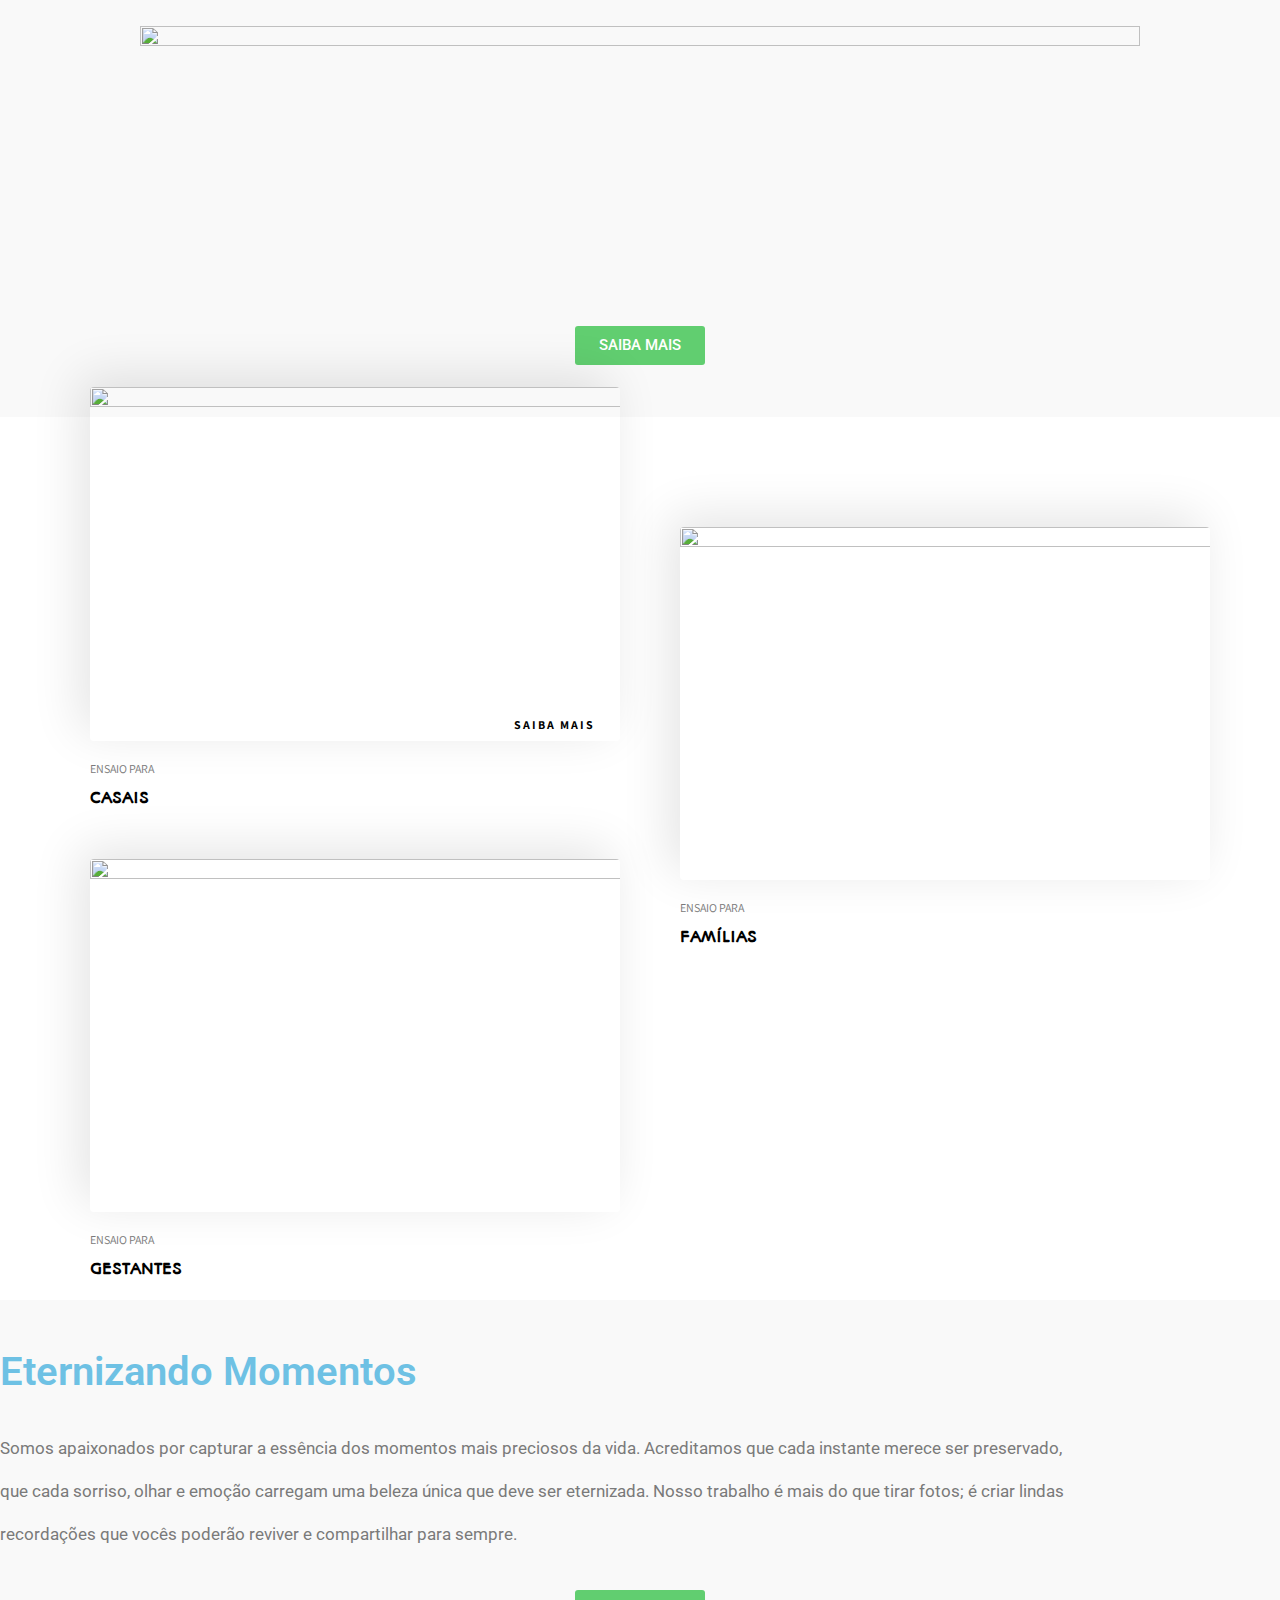
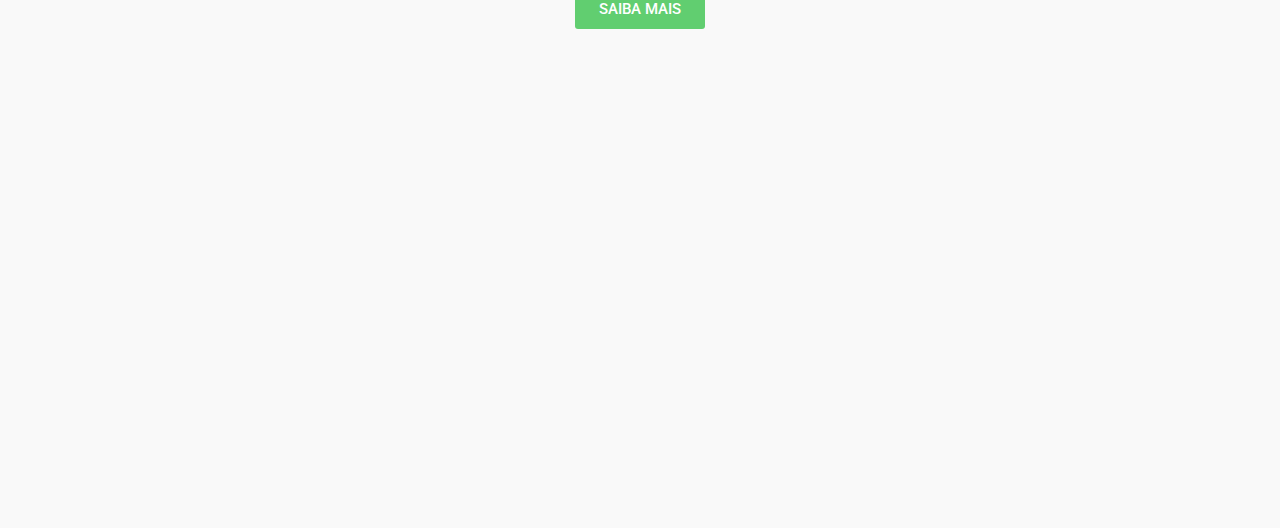
==== commit 68ad96b3: "Deploying" ====
--- a/pagina-exemplo/index.html
+++ b/pagina-exemplo/index.html
@@ -2,68 +2,17 @@
 <html lang="pt-BR">
 <head>
 	<meta charset="UTF-8">
-	<meta name="viewport" content="width=device-width, initial-scale=1">
+			<title>Vivence Fotografia</title>
+		<meta name="viewport" content="width=device-width, initial-scale=1">
 <meta name="robots" content="max-image-preview:large">
-<title>Página de exemplo &#8211; Vivence Fotografia</title>
+<title>Vivence Fotografia</title>
 <link rel="alternate" type="application/rss+xml" title="Feed para Vivence Fotografia &raquo;" href="/feed/">
 <link rel="alternate" type="application/rss+xml" title="Feed de comentários para Vivence Fotografia &raquo;" href="/comments/feed/">
-<link rel="alternate" type="application/rss+xml" title="Feed de comentários para Vivence Fotografia &raquo; Página de exemplo" href="/pagina-exemplo/feed/">
 <script>
 window._wpemojiSettings = {"baseUrl":"https:\/\/s.w.org\/images\/core\/emoji\/15.0.3\/72x72\/","ext":".png","svgUrl":"https:\/\/s.w.org\/images\/core\/emoji\/15.0.3\/svg\/","svgExt":".svg","source":{"concatemoji":"\/wp-includes\/js\/wp-emoji-release.min.js?ver=6.5.4"}};
 /*! This file is auto-generated */
 !function(i,n){var o,s,e;function c(e){try{var t={supportTests:e,timestamp:(new Date).valueOf()};sessionStorage.setItem(o,JSON.stringify(t))}catch(e){}}function p(e,t,n){e.clearRect(0,0,e.canvas.width,e.canvas.height),e.fillText(t,0,0);var t=new Uint32Array(e.getImageData(0,0,e.canvas.width,e.canvas.height).data),r=(e.clearRect(0,0,e.canvas.width,e.canvas.height),e.fillText(n,0,0),new Uint32Array(e.getImageData(0,0,e.canvas.width,e.canvas.height).data));return t.every(function(e,t){return e===r[t]})}function u(e,t,n){switch(t){case"flag":return n(e,"🏳️‍⚧️","🏳️​⚧️")?!1:!n(e,"🇺🇳","🇺​🇳")&&!n(e,"🏴󠁧󠁢󠁥󠁮󠁧󠁿","🏴​󠁧​󠁢​󠁥​󠁮​󠁧​󠁿");case"emoji":return!n(e,"🐦‍⬛","🐦​⬛")}return!1}function f(e,t,n){var r="undefined"!=typeof WorkerGlobalScope&&self instanceof WorkerGlobalScope?new OffscreenCanvas(300,150):i.createElement("canvas"),a=r.getContext("2d",{willReadFrequently:!0}),o=(a.textBaseline="top",a.font="600 32px Arial",{});return e.forEach(function(e){o[e]=t(a,e,n)}),o}function t(e){var t=i.createElement("script");t.src=e,t.defer=!0,i.head.appendChild(t)}"undefined"!=typeof Promise&&(o="wpEmojiSettingsSupports",s=["flag","emoji"],n.supports={everything:!0,everythingExceptFlag:!0},e=new Promise(function(e){i.addEventListener("DOMContentLoaded",e,{once:!0})}),new Promise(function(t){var n=function(){try{var e=JSON.parse(sessionStorage.getItem(o));if("object"==typeof e&&"number"==typeof e.timestamp&&(new Date).valueOf()<e.timestamp+604800&&"object"==typeof e.supportTests)return e.supportTests}catch(e){}return null}();if(!n){if("undefined"!=typeof Worker&&"undefined"!=typeof OffscreenCanvas&&"undefined"!=typeof URL&&URL.createObjectURL&&"undefined"!=typeof Blob)try{var e="postMessage("+f.toString()+"("+[JSON.stringify(s),u.toString(),p.toString()].join(",")+"));",r=new Blob([e],{type:"text/javascript"}),a=new Worker(URL.createObjectURL(r),{name:"wpTestEmojiSupports"});return void(a.onmessage=function(e){c(n=e.data),a.terminate(),t(n)})}catch(e){}c(n=f(s,u,p))}t(n)}).then(function(e){for(var t in e)n.supports[t]=e[t],n.supports.everything=n.supports.everything&&n.supports[t],"flag"!==t&&(n.supports.everythingExceptFlag=n.supports.everythingExceptFlag&&n.supports[t]);n.supports.everythingExceptFlag=n.supports.everythingExceptFlag&&!n.supports.flag,n.DOMReady=!1,n.readyCallback=function(){n.DOMReady=!0}}).then(function(){return e}).then(function(){var e;n.supports.everything||(n.readyCallback(),(e=n.source||{}).concatemoji?t(e.concatemoji):e.wpemoji&&e.twemoji&&(t(e.twemoji),t(e.wpemoji)))}))}((window,document),window._wpemojiSettings);
 </script>
-<style id="wp-block-site-logo-inline-css">.wp-block-site-logo{box-sizing:border-box;line-height:0}.wp-block-site-logo a{display:inline-block;line-height:0}.wp-block-site-logo.is-default-size img{height:auto;width:120px}.wp-block-site-logo img{height:auto;max-width:100%}.wp-block-site-logo a,.wp-block-site-logo img{border-radius:inherit}.wp-block-site-logo.aligncenter{margin-left:auto;margin-right:auto;text-align:center}.wp-block-site-logo.is-style-rounded{border-radius:9999px}</style>
-<style id="wp-block-site-title-inline-css">.wp-block-site-title a{color:inherit}</style>
-<style id="wp-block-group-inline-css">.wp-block-group{box-sizing:border-box}</style>
-<style id="wp-block-page-list-inline-css">.wp-block-navigation .wp-block-page-list{align-items:var(--navigation-layout-align,initial);background-color:inherit;display:flex;flex-direction:var(--navigation-layout-direction,initial);flex-wrap:var(--navigation-layout-wrap,wrap);justify-content:var(--navigation-layout-justify,initial)}.wp-block-navigation .wp-block-navigation-item{background-color:inherit}</style>
-<link rel="stylesheet" id="wp-block-navigation-css" href="/wp-includes/blocks/navigation/style.min.css?ver=6.5.4" media="all">
-<style id="wp-block-spacer-inline-css">.wp-block-spacer{clear:both}</style>
-<style id="wp-block-post-title-inline-css">.wp-block-post-title{box-sizing:border-box;word-break:break-word}.wp-block-post-title a{display:inline-block}</style>
-<style id="wp-block-post-featured-image-inline-css">.wp-block-post-featured-image{margin-left:0;margin-right:0}.wp-block-post-featured-image a{display:block;height:100%}.wp-block-post-featured-image img{box-sizing:border-box;height:auto;max-width:100%;vertical-align:bottom;width:100%}.wp-block-post-featured-image.alignfull img,.wp-block-post-featured-image.alignwide img{width:100%}.wp-block-post-featured-image .wp-block-post-featured-image__overlay.has-background-dim{background-color:#000;inset:0;position:absolute}.wp-block-post-featured-image{position:relative}.wp-block-post-featured-image .wp-block-post-featured-image__overlay.has-background-gradient{background-color:initial}.wp-block-post-featured-image .wp-block-post-featured-image__overlay.has-background-dim-0{opacity:0}.wp-block-post-featured-image .wp-block-post-featured-image__overlay.has-background-dim-10{opacity:.1}.wp-block-post-featured-image .wp-block-post-featured-image__overlay.has-background-dim-20{opacity:.2}.wp-block-post-featured-image .wp-block-post-featured-image__overlay.has-background-dim-30{opacity:.3}.wp-block-post-featured-image .wp-block-post-featured-image__overlay.has-background-dim-40{opacity:.4}.wp-block-post-featured-image .wp-block-post-featured-image__overlay.has-background-dim-50{opacity:.5}.wp-block-post-featured-image .wp-block-post-featured-image__overlay.has-background-dim-60{opacity:.6}.wp-block-post-featured-image .wp-block-post-featured-image__overlay.has-background-dim-70{opacity:.7}.wp-block-post-featured-image .wp-block-post-featured-image__overlay.has-background-dim-80{opacity:.8}.wp-block-post-featured-image .wp-block-post-featured-image__overlay.has-background-dim-90{opacity:.9}.wp-block-post-featured-image .wp-block-post-featured-image__overlay.has-background-dim-100{opacity:1}.wp-block-post-featured-image:where(.alignleft,.alignright){width:100%}</style>
-<style id="wp-block-paragraph-inline-css">.is-small-text{font-size:.875em}.is-regular-text{font-size:1em}.is-large-text{font-size:2.25em}.is-larger-text{font-size:3em}.has-drop-cap:not(:focus):first-letter{float:left;font-size:8.4em;font-style:normal;font-weight:100;line-height:.68;margin:.05em .1em 0 0;text-transform:uppercase}body.rtl .has-drop-cap:not(:focus):first-letter{float:none;margin-left:.1em}p.has-drop-cap.has-background{overflow:hidden}p.has-background{padding:1.25em 2.375em}:where(p.has-text-color:not(.has-link-color)) a{color:inherit}p.has-text-align-left[style*="writing-mode:vertical-lr"],p.has-text-align-right[style*="writing-mode:vertical-rl"]{rotate:180deg}</style>
-<style id="wp-block-quote-inline-css">.wp-block-quote{box-sizing:border-box;overflow-wrap:break-word}.wp-block-quote.is-large:where(:not(.is-style-plain)),.wp-block-quote.is-style-large:where(:not(.is-style-plain)){margin-bottom:1em;padding:0 1em}.wp-block-quote.is-large:where(:not(.is-style-plain)) p,.wp-block-quote.is-style-large:where(:not(.is-style-plain)) p{font-size:1.5em;font-style:italic;line-height:1.6}.wp-block-quote.is-large:where(:not(.is-style-plain)) cite,.wp-block-quote.is-large:where(:not(.is-style-plain)) footer,.wp-block-quote.is-style-large:where(:not(.is-style-plain)) cite,.wp-block-quote.is-style-large:where(:not(.is-style-plain)) footer{font-size:1.125em;text-align:right}.wp-block-quote>cite{display:block}</style>
-<style id="wp-block-heading-inline-css">h1.has-background,h2.has-background,h3.has-background,h4.has-background,h5.has-background,h6.has-background{padding:1.25em 2.375em}h1.has-text-align-left[style*=writing-mode]:where([style*=vertical-lr]),h1.has-text-align-right[style*=writing-mode]:where([style*=vertical-rl]),h2.has-text-align-left[style*=writing-mode]:where([style*=vertical-lr]),h2.has-text-align-right[style*=writing-mode]:where([style*=vertical-rl]),h3.has-text-align-left[style*=writing-mode]:where([style*=vertical-lr]),h3.has-text-align-right[style*=writing-mode]:where([style*=vertical-rl]),h4.has-text-align-left[style*=writing-mode]:where([style*=vertical-lr]),h4.has-text-align-right[style*=writing-mode]:where([style*=vertical-rl]),h5.has-text-align-left[style*=writing-mode]:where([style*=vertical-lr]),h5.has-text-align-right[style*=writing-mode]:where([style*=vertical-rl]),h6.has-text-align-left[style*=writing-mode]:where([style*=vertical-lr]),h6.has-text-align-right[style*=writing-mode]:where([style*=vertical-rl]){rotate:180deg}
-
-				.is-style-asterisk:before {
-					content: '';
-					width: 1.5rem;
-					height: 3rem;
-					background: var(--wp--preset--color--contrast-2, currentColor);
-					clip-path: path('M11.93.684v8.039l5.633-5.633 1.216 1.23-5.66 5.66h8.04v1.737H13.2l5.701 5.701-1.23 1.23-5.742-5.742V21h-1.737v-8.094l-5.77 5.77-1.23-1.217 5.743-5.742H.842V9.98h8.162l-5.701-5.7 1.23-1.231 5.66 5.66V.684h1.737Z');
-					display: block;
-				}
-
-				/* Hide the asterisk if the heading has no content, to avoid using empty headings to display the asterisk only, which is an A11Y issue */
-				.is-style-asterisk:empty:before {
-					content: none;
-				}
-
-				.is-style-asterisk:-moz-only-whitespace:before {
-					content: none;
-				}
-
-				.is-style-asterisk.has-text-align-center:before {
-					margin: 0 auto;
-				}
-
-				.is-style-asterisk.has-text-align-right:before {
-					margin-left: auto;
-				}
-
-				.rtl .is-style-asterisk.has-text-align-left:before {
-					margin-right: auto;
-				}</style>
-<style id="wp-block-navigation-link-inline-css">.wp-block-navigation .wp-block-navigation-item__label{overflow-wrap:break-word}.wp-block-navigation .wp-block-navigation-item__description{display:none}.link-ui-tools{border-top:1px solid #f0f0f0;padding:8px}.link-ui-block-inserter{padding-top:8px}.link-ui-block-inserter__back{margin-left:8px;text-transform:uppercase}.components-popover-pointer-events-trap{background-color:initial;cursor:pointer;inset:0;position:fixed;z-index:1000000}
-
-				.is-style-arrow-link .wp-block-navigation-item__label:after {
-					content: "\2197";
-					padding-inline-start: 0.25rem;
-					vertical-align: middle;
-					text-decoration: none;
-					display: inline-block;
-				}</style>
-<style id="wp-block-columns-inline-css">.wp-block-columns{align-items:normal!important;box-sizing:border-box;display:flex;flex-wrap:wrap!important}@media (min-width:782px){.wp-block-columns{flex-wrap:nowrap!important}}.wp-block-columns.are-vertically-aligned-top{align-items:flex-start}.wp-block-columns.are-vertically-aligned-center{align-items:center}.wp-block-columns.are-vertically-aligned-bottom{align-items:flex-end}@media (max-width:781px){.wp-block-columns:not(.is-not-stacked-on-mobile)>.wp-block-column{flex-basis:100%!important}}@media (min-width:782px){.wp-block-columns:not(.is-not-stacked-on-mobile)>.wp-block-column{flex-basis:0;flex-grow:1}.wp-block-columns:not(.is-not-stacked-on-mobile)>.wp-block-column[style*=flex-basis]{flex-grow:0}}.wp-block-columns.is-not-stacked-on-mobile{flex-wrap:nowrap!important}.wp-block-columns.is-not-stacked-on-mobile>.wp-block-column{flex-basis:0;flex-grow:1}.wp-block-columns.is-not-stacked-on-mobile>.wp-block-column[style*=flex-basis]{flex-grow:0}:where(.wp-block-columns){margin-bottom:1.75em}:where(.wp-block-columns.has-background){padding:1.25em 2.375em}.wp-block-column{flex-grow:1;min-width:0;overflow-wrap:break-word;word-break:break-word}.wp-block-column.is-vertically-aligned-top{align-self:flex-start}.wp-block-column.is-vertically-aligned-center{align-self:center}.wp-block-column.is-vertically-aligned-bottom{align-self:flex-end}.wp-block-column.is-vertically-aligned-stretch{align-self:stretch}.wp-block-column.is-vertically-aligned-bottom,.wp-block-column.is-vertically-aligned-center,.wp-block-column.is-vertically-aligned-top{width:100%}</style>
 <style id="wp-emoji-styles-inline-css">img.wp-smiley, img.emoji {
 		display: inline !important;
 		border: none !important;
@@ -77,20 +26,7 @@
 	}</style>
 <style id="wp-block-library-inline-css">:root{--wp-admin-theme-color:#007cba;--wp-admin-theme-color--rgb:0,124,186;--wp-admin-theme-color-darker-10:#006ba1;--wp-admin-theme-color-darker-10--rgb:0,107,161;--wp-admin-theme-color-darker-20:#005a87;--wp-admin-theme-color-darker-20--rgb:0,90,135;--wp-admin-border-width-focus:2px;--wp-block-synced-color:#7a00df;--wp-block-synced-color--rgb:122,0,223;--wp-bound-block-color:#9747ff}@media (min-resolution:192dpi){:root{--wp-admin-border-width-focus:1.5px}}.wp-element-button{cursor:pointer}:root{--wp--preset--font-size--normal:16px;--wp--preset--font-size--huge:42px}:root .has-very-light-gray-background-color{background-color:#eee}:root .has-very-dark-gray-background-color{background-color:#313131}:root .has-very-light-gray-color{color:#eee}:root .has-very-dark-gray-color{color:#313131}:root .has-vivid-green-cyan-to-vivid-cyan-blue-gradient-background{background:linear-gradient(135deg,#00d084,#0693e3)}:root .has-purple-crush-gradient-background{background:linear-gradient(135deg,#34e2e4,#4721fb 50%,#ab1dfe)}:root .has-hazy-dawn-gradient-background{background:linear-gradient(135deg,#faaca8,#dad0ec)}:root .has-subdued-olive-gradient-background{background:linear-gradient(135deg,#fafae1,#67a671)}:root .has-atomic-cream-gradient-background{background:linear-gradient(135deg,#fdd79a,#004a59)}:root .has-nightshade-gradient-background{background:linear-gradient(135deg,#330968,#31cdcf)}:root .has-midnight-gradient-background{background:linear-gradient(135deg,#020381,#2874fc)}.has-regular-font-size{font-size:1em}.has-larger-font-size{font-size:2.625em}.has-normal-font-size{font-size:var(--wp--preset--font-size--normal)}.has-huge-font-size{font-size:var(--wp--preset--font-size--huge)}.has-text-align-center{text-align:center}.has-text-align-left{text-align:left}.has-text-align-right{text-align:right}#end-resizable-editor-section{display:none}.aligncenter{clear:both}.items-justified-left{justify-content:flex-start}.items-justified-center{justify-content:center}.items-justified-right{justify-content:flex-end}.items-justified-space-between{justify-content:space-between}.screen-reader-text{border:0;clip:rect(1px,1px,1px,1px);-webkit-clip-path:inset(50%);clip-path:inset(50%);height:1px;margin:-1px;overflow:hidden;padding:0;position:absolute;width:1px;word-wrap:normal!important}.screen-reader-text:focus{background-color:#ddd;clip:auto!important;-webkit-clip-path:none;clip-path:none;color:#444;display:block;font-size:1em;height:auto;left:5px;line-height:normal;padding:15px 23px 14px;text-decoration:none;top:5px;width:auto;z-index:100000}html :where(.has-border-color){border-style:solid}html :where([style*=border-top-color]){border-top-style:solid}html :where([style*=border-right-color]){border-right-style:solid}html :where([style*=border-bottom-color]){border-bottom-style:solid}html :where([style*=border-left-color]){border-left-style:solid}html :where([style*=border-width]){border-style:solid}html :where([style*=border-top-width]){border-top-style:solid}html :where([style*=border-right-width]){border-right-style:solid}html :where([style*=border-bottom-width]){border-bottom-style:solid}html :where([style*=border-left-width]){border-left-style:solid}html :where(img[class*=wp-image-]){height:auto;max-width:100%}:where(figure){margin:0 0 1em}html :where(.is-position-sticky){--wp-admin--admin-bar--position-offset:var(--wp-admin--admin-bar--height,0px)}@media screen and (max-width:600px){html :where(.is-position-sticky){--wp-admin--admin-bar--position-offset:0px}}</style>
 <style id="global-styles-inline-css">body{--wp--preset--color--black: #000000;--wp--preset--color--cyan-bluish-gray: #abb8c3;--wp--preset--color--white: #ffffff;--wp--preset--color--pale-pink: #f78da7;--wp--preset--color--vivid-red: #cf2e2e;--wp--preset--color--luminous-vivid-orange: #ff6900;--wp--preset--color--luminous-vivid-amber: #fcb900;--wp--preset--color--light-green-cyan: #7bdcb5;--wp--preset--color--vivid-green-cyan: #00d084;--wp--preset--color--pale-cyan-blue: #8ed1fc;--wp--preset--color--vivid-cyan-blue: #0693e3;--wp--preset--color--vivid-purple: #9b51e0;--wp--preset--color--base: #f9f9f9;--wp--preset--color--base-2: #ffffff;--wp--preset--color--contrast: #111111;--wp--preset--color--contrast-2: #636363;--wp--preset--color--contrast-3: #A4A4A4;--wp--preset--color--accent: #cfcabe;--wp--preset--color--accent-2: #c2a990;--wp--preset--color--accent-3: #d8613c;--wp--preset--color--accent-4: #b1c5a4;--wp--preset--color--accent-5: #b5bdbc;--wp--preset--gradient--vivid-cyan-blue-to-vivid-purple: linear-gradient(135deg,rgba(6,147,227,1) 0%,rgb(155,81,224) 100%);--wp--preset--gradient--light-green-cyan-to-vivid-green-cyan: linear-gradient(135deg,rgb(122,220,180) 0%,rgb(0,208,130) 100%);--wp--preset--gradient--luminous-vivid-amber-to-luminous-vivid-orange: linear-gradient(135deg,rgba(252,185,0,1) 0%,rgba(255,105,0,1) 100%);--wp--preset--gradient--luminous-vivid-orange-to-vivid-red: linear-gradient(135deg,rgba(255,105,0,1) 0%,rgb(207,46,46) 100%);--wp--preset--gradient--very-light-gray-to-cyan-bluish-gray: linear-gradient(135deg,rgb(238,238,238) 0%,rgb(169,184,195) 100%);--wp--preset--gradient--cool-to-warm-spectrum: linear-gradient(135deg,rgb(74,234,220) 0%,rgb(151,120,209) 20%,rgb(207,42,186) 40%,rgb(238,44,130) 60%,rgb(251,105,98) 80%,rgb(254,248,76) 100%);--wp--preset--gradient--blush-light-purple: linear-gradient(135deg,rgb(255,206,236) 0%,rgb(152,150,240) 100%);--wp--preset--gradient--blush-bordeaux: linear-gradient(135deg,rgb(254,205,165) 0%,rgb(254,45,45) 50%,rgb(107,0,62) 100%);--wp--preset--gradient--luminous-dusk: linear-gradient(135deg,rgb(255,203,112) 0%,rgb(199,81,192) 50%,rgb(65,88,208) 100%);--wp--preset--gradient--pale-ocean: linear-gradient(135deg,rgb(255,245,203) 0%,rgb(182,227,212) 50%,rgb(51,167,181) 100%);--wp--preset--gradient--electric-grass: linear-gradient(135deg,rgb(202,248,128) 0%,rgb(113,206,126) 100%);--wp--preset--gradient--midnight: linear-gradient(135deg,rgb(2,3,129) 0%,rgb(40,116,252) 100%);--wp--preset--gradient--gradient-1: linear-gradient(to bottom, #cfcabe 0%, #F9F9F9 100%);--wp--preset--gradient--gradient-2: linear-gradient(to bottom, #C2A990 0%, #F9F9F9 100%);--wp--preset--gradient--gradient-3: linear-gradient(to bottom, #D8613C 0%, #F9F9F9 100%);--wp--preset--gradient--gradient-4: linear-gradient(to bottom, #B1C5A4 0%, #F9F9F9 100%);--wp--preset--gradient--gradient-5: linear-gradient(to bottom, #B5BDBC 0%, #F9F9F9 100%);--wp--preset--gradient--gradient-6: linear-gradient(to bottom, #A4A4A4 0%, #F9F9F9 100%);--wp--preset--gradient--gradient-7: linear-gradient(to bottom, #cfcabe 50%, #F9F9F9 50%);--wp--preset--gradient--gradient-8: linear-gradient(to bottom, #C2A990 50%, #F9F9F9 50%);--wp--preset--gradient--gradient-9: linear-gradient(to bottom, #D8613C 50%, #F9F9F9 50%);--wp--preset--gradient--gradient-10: linear-gradient(to bottom, #B1C5A4 50%, #F9F9F9 50%);--wp--preset--gradient--gradient-11: linear-gradient(to bottom, #B5BDBC 50%, #F9F9F9 50%);--wp--preset--gradient--gradient-12: linear-gradient(to bottom, #A4A4A4 50%, #F9F9F9 50%);--wp--preset--font-size--small: 0.9rem;--wp--preset--font-size--medium: 1.05rem;--wp--preset--font-size--large: clamp(1.39rem, 1.39rem + ((1vw - 0.2rem) * 0.767), 1.85rem);--wp--preset--font-size--x-large: clamp(1.85rem, 1.85rem + ((1vw - 0.2rem) * 1.083), 2.5rem);--wp--preset--font-size--xx-large: clamp(2.5rem, 2.5rem + ((1vw - 0.2rem) * 1.283), 3.27rem);--wp--preset--font-family--body: "Inter", sans-serif;--wp--preset--font-family--heading: Cardo;--wp--preset--font-family--system-sans-serif: -apple-system, BlinkMacSystemFont, avenir next, avenir, segoe ui, helvetica neue, helvetica, Cantarell, Ubuntu, roboto, noto, arial, sans-serif;--wp--preset--font-family--system-serif: Iowan Old Style, Apple Garamond, Baskerville, Times New Roman, Droid Serif, Times, Source Serif Pro, serif, Apple Color Emoji, Segoe UI Emoji, Segoe UI Symbol;--wp--preset--spacing--10: 1rem;--wp--preset--spacing--20: min(1.5rem, 2vw);--wp--preset--spacing--30: min(2.5rem, 3vw);--wp--preset--spacing--40: min(4rem, 5vw);--wp--preset--spacing--50: min(6.5rem, 8vw);--wp--preset--spacing--60: min(10.5rem, 13vw);--wp--preset--shadow--natural: 6px 6px 9px rgba(0, 0, 0, 0.2);--wp--preset--shadow--deep: 12px 12px 50px rgba(0, 0, 0, 0.4);--wp--preset--shadow--sharp: 6px 6px 0px rgba(0, 0, 0, 0.2);--wp--preset--shadow--outlined: 6px 6px 0px -3px rgba(255, 255, 255, 1), 6px 6px rgba(0, 0, 0, 1);--wp--preset--shadow--crisp: 6px 6px 0px rgba(0, 0, 0, 1);}body { margin: 0;--wp--style--global--content-size: 620px;--wp--style--global--wide-size: 1280px; }.wp-site-blocks { padding-top: var(--wp--style--root--padding-top); padding-bottom: var(--wp--style--root--padding-bottom); }.has-global-padding { padding-right: var(--wp--style--root--padding-right); padding-left: var(--wp--style--root--padding-left); }.has-global-padding :where(.has-global-padding:not(.wp-block-block)) { padding-right: 0; padding-left: 0; }.has-global-padding > .alignfull { margin-right: calc(var(--wp--style--root--padding-right) * -1); margin-left: calc(var(--wp--style--root--padding-left) * -1); }.has-global-padding :where(.has-global-padding:not(.wp-block-block)) > .alignfull { margin-right: 0; margin-left: 0; }.has-global-padding > .alignfull:where(:not(.has-global-padding):not(.is-layout-flex):not(.is-layout-grid)) > :where([class*="wp-block-"]:not(.alignfull):not([class*="__"]),p,h1,h2,h3,h4,h5,h6,ul,ol) { padding-right: var(--wp--style--root--padding-right); padding-left: var(--wp--style--root--padding-left); }.has-global-padding :where(.has-global-padding) > .alignfull:where(:not(.has-global-padding)) > :where([class*="wp-block-"]:not(.alignfull):not([class*="__"]),p,h1,h2,h3,h4,h5,h6,ul,ol) { padding-right: 0; padding-left: 0; }.wp-site-blocks > .alignleft { float: left; margin-right: 2em; }.wp-site-blocks > .alignright { float: right; margin-left: 2em; }.wp-site-blocks > .aligncenter { justify-content: center; margin-left: auto; margin-right: auto; }:where(.wp-site-blocks) > * { margin-block-start: 1.2rem; margin-block-end: 0; }:where(.wp-site-blocks) > :first-child:first-child { margin-block-start: 0; }:where(.wp-site-blocks) > :last-child:last-child { margin-block-end: 0; }body { --wp--style--block-gap: 1.2rem; }:where(body .is-layout-flow)  > :first-child:first-child{margin-block-start: 0;}:where(body .is-layout-flow)  > :last-child:last-child{margin-block-end: 0;}:where(body .is-layout-flow)  > *{margin-block-start: 1.2rem;margin-block-end: 0;}:where(body .is-layout-constrained)  > :first-child:first-child{margin-block-start: 0;}:where(body .is-layout-constrained)  > :last-child:last-child{margin-block-end: 0;}:where(body .is-layout-constrained)  > *{margin-block-start: 1.2rem;margin-block-end: 0;}:where(body .is-layout-flex) {gap: 1.2rem;}:where(body .is-layout-grid) {gap: 1.2rem;}body .is-layout-flow > .alignleft{float: left;margin-inline-start: 0;margin-inline-end: 2em;}body .is-layout-flow > .alignright{float: right;margin-inline-start: 2em;margin-inline-end: 0;}body .is-layout-flow > .aligncenter{margin-left: auto !important;margin-right: auto !important;}body .is-layout-constrained > .alignleft{float: left;margin-inline-start: 0;margin-inline-end: 2em;}body .is-layout-constrained > .alignright{float: right;margin-inline-start: 2em;margin-inline-end: 0;}body .is-layout-constrained > .aligncenter{margin-left: auto !important;margin-right: auto !important;}body .is-layout-constrained > :where(:not(.alignleft):not(.alignright):not(.alignfull)){max-width: var(--wp--style--global--content-size);margin-left: auto !important;margin-right: auto !important;}body .is-layout-constrained > .alignwide{max-width: var(--wp--style--global--wide-size);}body .is-layout-flex{display: flex;}body .is-layout-flex{flex-wrap: wrap;align-items: center;}body .is-layout-flex > *{margin: 0;}body .is-layout-grid{display: grid;}body .is-layout-grid > *{margin: 0;}body{background-color: var(--wp--preset--color--base);color: var(--wp--preset--color--contrast);font-family: var(--wp--preset--font-family--body);font-size: var(--wp--preset--font-size--medium);font-style: normal;font-weight: 400;line-height: 1.55;--wp--style--root--padding-top: 0px;--wp--style--root--padding-right: var(--wp--preset--spacing--50);--wp--style--root--padding-bottom: 0px;--wp--style--root--padding-left: var(--wp--preset--spacing--50);}a:where(:not(.wp-element-button)){color: var(--wp--preset--color--contrast);text-decoration: underline;}a:where(:not(.wp-element-button)):hover{text-decoration: none;}h1, h2, h3, h4, h5, h6{color: var(--wp--preset--color--contrast);font-family: var(--wp--preset--font-family--heading);font-weight: 400;line-height: 1.2;}h1{font-size: var(--wp--preset--font-size--xx-large);line-height: 1.15;}h2{font-size: var(--wp--preset--font-size--x-large);}h3{font-size: var(--wp--preset--font-size--large);}h4{font-size: clamp(1.1rem, 1.1rem + ((1vw - 0.2rem) * 0.767), 1.5rem);}h5{font-size: var(--wp--preset--font-size--medium);}h6{font-size: var(--wp--preset--font-size--small);}.wp-element-button, .wp-block-button__link{background-color: var(--wp--preset--color--contrast);border-radius: .33rem;border-color: var(--wp--preset--color--contrast);border-width: 0;color: var(--wp--preset--color--base);font-family: inherit;font-size: var(--wp--preset--font-size--small);font-style: normal;font-weight: 500;line-height: inherit;padding-top: 0.6rem;padding-right: 1rem;padding-bottom: 0.6rem;padding-left: 1rem;text-decoration: none;}.wp-element-button:hover, .wp-block-button__link:hover{background-color: var(--wp--preset--color--contrast-2);border-color: var(--wp--preset--color--contrast-2);color: var(--wp--preset--color--base);}.wp-element-button:focus, .wp-block-button__link:focus{background-color: var(--wp--preset--color--contrast-2);border-color: var(--wp--preset--color--contrast-2);color: var(--wp--preset--color--base);outline-color: var(--wp--preset--color--contrast);outline-offset: 2px;}.wp-element-button:active, .wp-block-button__link:active{background-color: var(--wp--preset--color--contrast);color: var(--wp--preset--color--base);}.wp-element-caption, .wp-block-audio figcaption, .wp-block-embed figcaption, .wp-block-gallery figcaption, .wp-block-image figcaption, .wp-block-table figcaption, .wp-block-video figcaption{color: var(--wp--preset--color--contrast-2);font-family: var(--wp--preset--font-family--body);font-size: 0.8rem;}.has-black-color{color: var(--wp--preset--color--black) !important;}.has-cyan-bluish-gray-color{color: var(--wp--preset--color--cyan-bluish-gray) !important;}.has-white-color{color: var(--wp--preset--color--white) !important;}.has-pale-pink-color{color: var(--wp--preset--color--pale-pink) !important;}.has-vivid-red-color{color: var(--wp--preset--color--vivid-red) !important;}.has-luminous-vivid-orange-color{color: var(--wp--preset--color--luminous-vivid-orange) !important;}.has-luminous-vivid-amber-color{color: var(--wp--preset--color--luminous-vivid-amber) !important;}.has-light-green-cyan-color{color: var(--wp--preset--color--light-green-cyan) !important;}.has-vivid-green-cyan-color{color: var(--wp--preset--color--vivid-green-cyan) !important;}.has-pale-cyan-blue-color{color: var(--wp--preset--color--pale-cyan-blue) !important;}.has-vivid-cyan-blue-color{color: var(--wp--preset--color--vivid-cyan-blue) !important;}.has-vivid-purple-color{color: var(--wp--preset--color--vivid-purple) !important;}.has-base-color{color: var(--wp--preset--color--base) !important;}.has-base-2-color{color: var(--wp--preset--color--base-2) !important;}.has-contrast-color{color: var(--wp--preset--color--contrast) !important;}.has-contrast-2-color{color: var(--wp--preset--color--contrast-2) !important;}.has-contrast-3-color{color: var(--wp--preset--color--contrast-3) !important;}.has-accent-color{color: var(--wp--preset--color--accent) !important;}.has-accent-2-color{color: var(--wp--preset--color--accent-2) !important;}.has-accent-3-color{color: var(--wp--preset--color--accent-3) !important;}.has-accent-4-color{color: var(--wp--preset--color--accent-4) !important;}.has-accent-5-color{color: var(--wp--preset--color--accent-5) !important;}.has-black-background-color{background-color: var(--wp--preset--color--black) !important;}.has-cyan-bluish-gray-background-color{background-color: var(--wp--preset--color--cyan-bluish-gray) !important;}.has-white-background-color{background-color: var(--wp--preset--color--white) !important;}.has-pale-pink-background-color{background-color: var(--wp--preset--color--pale-pink) !important;}.has-vivid-red-background-color{background-color: var(--wp--preset--color--vivid-red) !important;}.has-luminous-vivid-orange-background-color{background-color: var(--wp--preset--color--luminous-vivid-orange) !important;}.has-luminous-vivid-amber-background-color{background-color: var(--wp--preset--color--luminous-vivid-amber) !important;}.has-light-green-cyan-background-color{background-color: var(--wp--preset--color--light-green-cyan) !important;}.has-vivid-green-cyan-background-color{background-color: var(--wp--preset--color--vivid-green-cyan) !important;}.has-pale-cyan-blue-background-color{background-color: var(--wp--preset--color--pale-cyan-blue) !important;}.has-vivid-cyan-blue-background-color{background-color: var(--wp--preset--color--vivid-cyan-blue) !important;}.has-vivid-purple-background-color{background-color: var(--wp--preset--color--vivid-purple) !important;}.has-base-background-color{background-color: var(--wp--preset--color--base) !important;}.has-base-2-background-color{background-color: var(--wp--preset--color--base-2) !important;}.has-contrast-background-color{background-color: var(--wp--preset--color--contrast) !important;}.has-contrast-2-background-color{background-color: var(--wp--preset--color--contrast-2) !important;}.has-contrast-3-background-color{background-color: var(--wp--preset--color--contrast-3) !important;}.has-accent-background-color{background-color: var(--wp--preset--color--accent) !important;}.has-accent-2-background-color{background-color: var(--wp--preset--color--accent-2) !important;}.has-accent-3-background-color{background-color: var(--wp--preset--color--accent-3) !important;}.has-accent-4-background-color{background-color: var(--wp--preset--color--accent-4) !important;}.has-accent-5-background-color{background-color: var(--wp--preset--color--accent-5) !important;}.has-black-border-color{border-color: var(--wp--preset--color--black) !important;}.has-cyan-bluish-gray-border-color{border-color: var(--wp--preset--color--cyan-bluish-gray) !important;}.has-white-border-color{border-color: var(--wp--preset--color--white) !important;}.has-pale-pink-border-color{border-color: var(--wp--preset--color--pale-pink) !important;}.has-vivid-red-border-color{border-color: var(--wp--preset--color--vivid-red) !important;}.has-luminous-vivid-orange-border-color{border-color: var(--wp--preset--color--luminous-vivid-orange) !important;}.has-luminous-vivid-amber-border-color{border-color: var(--wp--preset--color--luminous-vivid-amber) !important;}.has-light-green-cyan-border-color{border-color: var(--wp--preset--color--light-green-cyan) !important;}.has-vivid-green-cyan-border-color{border-color: var(--wp--preset--color--vivid-green-cyan) !important;}.has-pale-cyan-blue-border-color{border-color: var(--wp--preset--color--pale-cyan-blue) !important;}.has-vivid-cyan-blue-border-color{border-color: var(--wp--preset--color--vivid-cyan-blue) !important;}.has-vivid-purple-border-color{border-color: var(--wp--preset--color--vivid-purple) !important;}.has-base-border-color{border-color: var(--wp--preset--color--base) !important;}.has-base-2-border-color{border-color: var(--wp--preset--color--base-2) !important;}.has-contrast-border-color{border-color: var(--wp--preset--color--contrast) !important;}.has-contrast-2-border-color{border-color: var(--wp--preset--color--contrast-2) !important;}.has-contrast-3-border-color{border-color: var(--wp--preset--color--contrast-3) !important;}.has-accent-border-color{border-color: var(--wp--preset--color--accent) !important;}.has-accent-2-border-color{border-color: var(--wp--preset--color--accent-2) !important;}.has-accent-3-border-color{border-color: var(--wp--preset--color--accent-3) !important;}.has-accent-4-border-color{border-color: var(--wp--preset--color--accent-4) !important;}.has-accent-5-border-color{border-color: var(--wp--preset--color--accent-5) !important;}.has-vivid-cyan-blue-to-vivid-purple-gradient-background{background: var(--wp--preset--gradient--vivid-cyan-blue-to-vivid-purple) !important;}.has-light-green-cyan-to-vivid-green-cyan-gradient-background{background: var(--wp--preset--gradient--light-green-cyan-to-vivid-green-cyan) !important;}.has-luminous-vivid-amber-to-luminous-vivid-orange-gradient-background{background: var(--wp--preset--gradient--luminous-vivid-amber-to-luminous-vivid-orange) !important;}.has-luminous-vivid-orange-to-vivid-red-gradient-background{background: var(--wp--preset--gradient--luminous-vivid-orange-to-vivid-red) !important;}.has-very-light-gray-to-cyan-bluish-gray-gradient-background{background: var(--wp--preset--gradient--very-light-gray-to-cyan-bluish-gray) !important;}.has-cool-to-warm-spectrum-gradient-background{background: var(--wp--preset--gradient--cool-to-warm-spectrum) !important;}.has-blush-light-purple-gradient-background{background: var(--wp--preset--gradient--blush-light-purple) !important;}.has-blush-bordeaux-gradient-background{background: var(--wp--preset--gradient--blush-bordeaux) !important;}.has-luminous-dusk-gradient-background{background: var(--wp--preset--gradient--luminous-dusk) !important;}.has-pale-ocean-gradient-background{background: var(--wp--preset--gradient--pale-ocean) !important;}.has-electric-grass-gradient-background{background: var(--wp--preset--gradient--electric-grass) !important;}.has-midnight-gradient-background{background: var(--wp--preset--gradient--midnight) !important;}.has-gradient-1-gradient-background{background: var(--wp--preset--gradient--gradient-1) !important;}.has-gradient-2-gradient-background{background: var(--wp--preset--gradient--gradient-2) !important;}.has-gradient-3-gradient-background{background: var(--wp--preset--gradient--gradient-3) !important;}.has-gradient-4-gradient-background{background: var(--wp--preset--gradient--gradient-4) !important;}.has-gradient-5-gradient-background{background: var(--wp--preset--gradient--gradient-5) !important;}.has-gradient-6-gradient-background{background: var(--wp--preset--gradient--gradient-6) !important;}.has-gradient-7-gradient-background{background: var(--wp--preset--gradient--gradient-7) !important;}.has-gradient-8-gradient-background{background: var(--wp--preset--gradient--gradient-8) !important;}.has-gradient-9-gradient-background{background: var(--wp--preset--gradient--gradient-9) !important;}.has-gradient-10-gradient-background{background: var(--wp--preset--gradient--gradient-10) !important;}.has-gradient-11-gradient-background{background: var(--wp--preset--gradient--gradient-11) !important;}.has-gradient-12-gradient-background{background: var(--wp--preset--gradient--gradient-12) !important;}.has-small-font-size{font-size: var(--wp--preset--font-size--small) !important;}.has-medium-font-size{font-size: var(--wp--preset--font-size--medium) !important;}.has-large-font-size{font-size: var(--wp--preset--font-size--large) !important;}.has-x-large-font-size{font-size: var(--wp--preset--font-size--x-large) !important;}.has-xx-large-font-size{font-size: var(--wp--preset--font-size--xx-large) !important;}.has-body-font-family{font-family: var(--wp--preset--font-family--body) !important;}.has-heading-font-family{font-family: var(--wp--preset--font-family--heading) !important;}.has-system-sans-serif-font-family{font-family: var(--wp--preset--font-family--system-sans-serif) !important;}.has-system-serif-font-family{font-family: var(--wp--preset--font-family--system-serif) !important;}
-.wp-block-navigation{font-weight: 500;}
-.wp-block-navigation a:where(:not(.wp-element-button)){color: inherit;text-decoration: none;}
-.wp-block-navigation a:where(:not(.wp-element-button)):hover{text-decoration: underline;}
-.wp-block-post-featured-image img, .wp-block-post-featured-image .block-editor-media-placeholder, .wp-block-post-featured-image .wp-block-post-featured-image__overlay{border-radius: var(--wp--preset--spacing--20);}
-.wp-block-post-title a:where(:not(.wp-element-button)){text-decoration: none;}
-.wp-block-post-title a:where(:not(.wp-element-button)):hover{text-decoration: underline;}
-.wp-block-quote{background-color: var(--wp--preset--color--base-2);border-radius: var(--wp--preset--spacing--20);font-family: var(--wp--preset--font-family--heading);font-size: var(--wp--preset--font-size--large);font-style: italic;line-height: 1.3;padding-top: calc(var(--wp--preset--spacing--30) + 0.75rem);padding-right: calc(var(--wp--preset--spacing--30) + 0.75rem);padding-bottom: calc(var(--wp--preset--spacing--30) + 0.75rem);padding-left: calc(var(--wp--preset--spacing--30) + 0.75rem);}.wp-block-quote.is-style-plain{background-color: transparent;border-radius: 0;border-color: var(--wp--preset--color--contrast);border-width: 0;border-style: solid;font-family: var(--wp--preset--font-family--body);font-size: var(--wp--preset--font-size--medium);font-style: normal;line-height: 1.5;padding-top: var(--wp--preset--spacing--20);padding-right: var(--wp--preset--spacing--20);padding-bottom: var(--wp--preset--spacing--20);padding-left: var(--wp--preset--spacing--20);}
-.wp-block-quote cite{font-family: var(--wp--preset--font-family--body);font-size: var(--wp--preset--font-size--small);font-style: normal;}
-.wp-block-site-tagline{color: var(--wp--preset--color--contrast-2);font-size: var(--wp--preset--font-size--small);}
-.wp-block-site-title{font-family: var(--wp--preset--font-family--body);font-size: clamp(0.875rem, 0.875rem + ((1vw - 0.2rem) * 0.542), 1.2rem);font-style: normal;font-weight: 600;}
-.wp-block-site-title a:where(:not(.wp-element-button)){text-decoration: none;}
-.wp-block-site-title a:where(:not(.wp-element-button)):hover{text-decoration: none;}
 :where(.wp-site-blocks *:focus){outline-width:2px;outline-style:solid}.wp-block-calendar.wp-block-calendar table:where(:not(.has-text-color)) th{background-color:var(--wp--preset--color--contrast-2);color:var(--wp--preset--color--base);border-color:var(--wp--preset--color--contrast-2)}.wp-block-calendar table:where(:not(.has-text-color)) td{border-color:var(--wp--preset--color--contrast-2)}.wp-block-categories{}.wp-block-categories{list-style-type:none;}.wp-block-categories li{margin-bottom: 0.5rem;}.wp-block-post-comments-form{}.wp-block-post-comments-form textarea, .wp-block-post-comments-form input{border-radius:.33rem}.wp-block-loginout{}.wp-block-loginout input{border-radius:.33rem;padding:calc(0.667em + 2px);border:1px solid #949494;}.wp-block-post-terms{}.wp-block-post-terms .wp-block-post-terms__prefix{color: var(--wp--preset--color--contrast-2);}.wp-block-query-title{}.wp-block-query-title span{font-style: italic;}.wp-block-quote{}.wp-block-quote :where(p){margin-block-start:0;margin-block-end:calc(var(--wp--preset--spacing--10) + 0.5rem);}.wp-block-quote :where(:last-child){margin-block-end:0;}.wp-block-quote.has-text-align-right.is-style-plain, .rtl .is-style-plain.wp-block-quote:not(.has-text-align-center):not(.has-text-align-left){border-width: 0 2px 0 0;padding-left:calc(var(--wp--preset--spacing--20) + 0.5rem);padding-right:calc(var(--wp--preset--spacing--20) + 0.5rem);}.wp-block-quote.has-text-align-left.is-style-plain, body:not(.rtl) .is-style-plain.wp-block-quote:not(.has-text-align-center):not(.has-text-align-right){border-width: 0 0 0 2px;padding-left:calc(var(--wp--preset--spacing--20) + 0.5rem);padding-right:calc(var(--wp--preset--spacing--20) + 0.5rem)}.wp-block-search{}.wp-block-search .wp-block-search__input{border-radius:.33rem}.wp-block-separator{}.wp-block-separator:not(.is-style-wide):not(.is-style-dots):not(.alignwide):not(.alignfull){width: var(--wp--preset--spacing--60)}</style>
-<style id="core-block-supports-inline-css">.wp-container-core-group-is-layout-1.wp-container-core-group-is-layout-1 > *{margin-block-start:0;margin-block-end:0;}.wp-container-core-group-is-layout-1.wp-container-core-group-is-layout-1.wp-container-core-group-is-layout-1.wp-container-core-group-is-layout-1 > * + *{margin-block-start:0px;margin-block-end:0;}.wp-container-core-group-is-layout-2.wp-container-core-group-is-layout-2{gap:var(--wp--preset--spacing--20);}.wp-container-core-navigation-is-layout-1.wp-container-core-navigation-is-layout-1{gap:var(--wp--preset--spacing--20);justify-content:flex-end;}.wp-container-core-group-is-layout-3.wp-container-core-group-is-layout-3{justify-content:flex-start;}.wp-container-core-group-is-layout-4.wp-container-core-group-is-layout-4{justify-content:space-between;}.wp-container-core-group-is-layout-8.wp-container-core-group-is-layout-8{flex-direction:column;align-items:flex-start;}.wp-container-core-navigation-is-layout-2.wp-container-core-navigation-is-layout-2{gap:var(--wp--preset--spacing--10);flex-direction:column;align-items:flex-start;}.wp-container-core-group-is-layout-9.wp-container-core-group-is-layout-9{gap:var(--wp--preset--spacing--10);flex-direction:column;align-items:flex-start;}.wp-container-core-group-is-layout-10.wp-container-core-group-is-layout-10{flex-direction:column;align-items:stretch;}.wp-container-core-navigation-is-layout-3.wp-container-core-navigation-is-layout-3{gap:var(--wp--preset--spacing--10);flex-direction:column;align-items:flex-start;}.wp-container-core-group-is-layout-11.wp-container-core-group-is-layout-11{gap:var(--wp--preset--spacing--10);flex-direction:column;align-items:flex-start;}.wp-container-core-group-is-layout-12.wp-container-core-group-is-layout-12{flex-direction:column;align-items:stretch;}.wp-container-core-navigation-is-layout-4.wp-container-core-navigation-is-layout-4{gap:var(--wp--preset--spacing--10);flex-direction:column;align-items:flex-start;}.wp-container-core-group-is-layout-13.wp-container-core-group-is-layout-13{gap:var(--wp--preset--spacing--10);flex-direction:column;align-items:flex-start;}.wp-container-core-group-is-layout-14.wp-container-core-group-is-layout-14{flex-direction:column;align-items:stretch;}.wp-container-core-group-is-layout-15.wp-container-core-group-is-layout-15{justify-content:space-between;align-items:flex-start;}.wp-container-core-columns-is-layout-1.wp-container-core-columns-is-layout-1{flex-wrap:nowrap;}.wp-elements-b88458210513047632a6d3d3d1a83617 a:where(:not(.wp-element-button)){color:var(--wp--preset--color--contrast);}</style>
 <style id="wp-block-template-skip-link-inline-css">.skip-link.screen-reader-text {
 			border: 0;
 			clip: rect(1px,1px,1px,1px);
@@ -120,20 +56,21 @@
 			width: auto;
 			z-index: 100000;
 		}</style>
+<link rel="stylesheet" id="elementor-frontend-css" href="/wp-content/plugins/elementor/assets/css/frontend-lite.min.css?ver=3.22.1" media="all">
+<link rel="stylesheet" id="swiper-css" href="/wp-content/plugins/elementor/assets/lib/swiper/v8/css/swiper.min.css?ver=8.4.5" media="all">
+<link rel="stylesheet" id="elementor-post-6-css" href="/wp-content/uploads/elementor/css/post-6.css?ver=1718722247" media="all">
+<link rel="stylesheet" id="elementor-global-css" href="/wp-content/uploads/elementor/css/global.css?ver=1718726443" media="all">
+<link rel="stylesheet" id="elementor-post-7-css" href="/wp-content/uploads/elementor/css/post-7.css?ver=1718769827" media="all">
+<link rel="stylesheet" id="google-fonts-1-css" href="https://fonts.googleapis.com/css?family=Roboto%3A100%2C100italic%2C200%2C200italic%2C300%2C300italic%2C400%2C400italic%2C500%2C500italic%2C600%2C600italic%2C700%2C700italic%2C800%2C800italic%2C900%2C900italic%7CRoboto+Slab%3A100%2C100italic%2C200%2C200italic%2C300%2C300italic%2C400%2C400italic%2C500%2C500italic%2C600%2C600italic%2C700%2C700italic%2C800%2C800italic%2C900%2C900italic%7CAssistant%3A100%2C100italic%2C200%2C200italic%2C300%2C300italic%2C400%2C400italic%2C500%2C500italic%2C600%2C600italic%2C700%2C700italic%2C800%2C800italic%2C900%2C900italic%7CBacasime+Antique%3A100%2C100italic%2C200%2C200italic%2C300%2C300italic%2C400%2C400italic%2C500%2C500italic%2C600%2C600italic%2C700%2C700italic%2C800%2C800italic%2C900%2C900italic%7CAutour+One%3A100%2C100italic%2C200%2C200italic%2C300%2C300italic%2C400%2C400italic%2C500%2C500italic%2C600%2C600italic%2C700%2C700italic%2C800%2C800italic%2C900%2C900italic&#038;display=swap&#038;ver=6.5.4" media="all">
+<link rel="preconnect" href="https://fonts.gstatic.com/" crossorigin>
 <link rel="https://api.w.org/" href="/wp-json/">
-<link rel="alternate" type="application/json" href="/wp-json/wp/v2/pages/2">
+<link rel="alternate" type="application/json" href="/wp-json/wp/v2/pages/7">
 <link rel="EditURI" type="application/rsd+xml" title="RSD" href="/xmlrpc.php?rsd">
 <meta name="generator" content="WordPress 6.5.4">
-<link rel="canonical" href="/pagina-exemplo/">
-<link rel="shortlink" href="/?p=2">
-<link rel="alternate" type="application/json+oembed" href="/wp-json/oembed/1.0/embed?url=%2Fpagina-exemplo%2F">
-<link rel="alternate" type="text/xml+oembed" href="/wp-json/oembed/1.0/embed?url=%2Fpagina-exemplo%2F#038;format=xml">
-<script id="wp-load-polyfill-importmap">
-( HTMLScriptElement.supports && HTMLScriptElement.supports("importmap") ) || document.write( '<script src="/wp-includes/js/dist/vendor/wp-polyfill-importmap.min.js?ver=1.8.2"><\/scr' + 'ipt>' );
-</script>
-<script type="importmap" id="wp-importmap">{"imports":{"@wordpress\/interactivity":"\/wp-includes\/js\/dist\/interactivity.min.js?ver=6.5.4"}}</script>
-<script type="module" src="/wp-includes/blocks/navigation/view.min.js?ver=6.5.4" id="@wordpress/block-library/navigation-js-module"></script>
-<link rel="modulepreload" href="/wp-includes/js/dist/interactivity.min.js?ver=6.5.4" id="@wordpress/interactivity-js-modulepreload">
+<link rel="canonical" href="/">
+<link rel="shortlink" href="/">
+<link rel="alternate" type="application/json+oembed" href="/wp-json/oembed/1.0/embed?url=%2F">
+<link rel="alternate" type="text/xml+oembed" href="/wp-json/oembed/1.0/embed?url=%2F#038;format=xml">
 <meta name="generator" content="Elementor 3.22.1; features: e_optimized_assets_loading, e_optimized_css_loading, e_font_icon_svg, additional_custom_breakpoints, e_optimized_control_loading, e_lazyload; settings: css_print_method-external, google_font-enabled, font_display-swap">
 			<style>.e-con.e-parent:nth-of-type(n+4):not(.e-lazyloaded):not(.e-no-lazyload),
 				.e-con.e-parent:nth-of-type(n+4):not(.e-lazyloaded):not(.e-no-lazyload) * {
@@ -155,199 +92,252 @@
 @font-face{font-family:Cardo;font-style:normal;font-weight:400;font-display:fallback;src:url('/wp-content/themes/twentytwentyfour/assets/fonts/cardo/cardo_normal_400.woff2') format('woff2');}
 @font-face{font-family:Cardo;font-style:italic;font-weight:400;font-display:fallback;src:url('/wp-content/themes/twentytwentyfour/assets/fonts/cardo/cardo_italic_400.woff2') format('woff2');}
 @font-face{font-family:Cardo;font-style:normal;font-weight:700;font-display:fallback;src:url('/wp-content/themes/twentytwentyfour/assets/fonts/cardo/cardo_normal_700.woff2') format('woff2');}</style>
+	<meta name="viewport" content="width=device-width, initial-scale=1.0, viewport-fit=cover">
 </head>
-
-<body class="page-template-default page page-id-2 wp-embed-responsive elementor-default elementor-kit-6">
-
-<div class="wp-site-blocks">
-<header class="wp-block-template-part">
-<div class="wp-block-group alignwide has-base-background-color has-background has-global-padding is-layout-constrained wp-block-group-is-layout-constrained" style="padding-top:20px;padding-bottom:20px">
-	
-	<div class="wp-block-group alignwide is-content-justification-space-between is-layout-flex wp-container-core-group-is-layout-4 wp-block-group-is-layout-flex">
-		
-		<div class="wp-block-group is-layout-flex wp-container-core-group-is-layout-2 wp-block-group-is-layout-flex">
-			
-
-			
-			<div class="wp-block-group is-layout-flow wp-container-core-group-is-layout-1 wp-block-group-is-layout-flow">
-				<p class="wp-block-site-title"><a target="_self" rel="home">Vivence Fotografia</a></p>
-			</div>
-			
-		</div>
-		
-
-		
-		<div class="wp-block-group is-content-justification-left is-layout-flex wp-container-core-group-is-layout-3 wp-block-group-is-layout-flex">
-			<nav class="is-responsive items-justified-right wp-block-navigation is-horizontal is-content-justification-right is-layout-flex wp-container-core-navigation-is-layout-1 wp-block-navigation-is-layout-flex" aria-label="" data-wp-interactive="core/navigation" data-wp-context='{"overlayOpenedBy":{"click":false,"hover":false,"focus":false},"type":"overlay","roleAttribute":"","ariaLabel":"Menu"}'><button aria-haspopup="dialog" aria-label="Abrir menu" class="wp-block-navigation__responsive-container-open " data-wp-on--click="actions.openMenuOnClick" data-wp-on--keydown="actions.handleMenuKeydown"><svg width="24" height="24" xmlns="http://www.w3.org/2000/svg" viewbox="0 0 24 24" aria-hidden="true" focusable="false"><rect x="4" y="7.5" width="16" height="1.5"></rect><rect x="4" y="15" width="16" height="1.5"></rect></svg></button>
-				<div class="wp-block-navigation__responsive-container  " id="modal-1" data-wp-class--has-modal-open="state.isMenuOpen" data-wp-class--is-menu-open="state.isMenuOpen" data-wp-watch="callbacks.initMenu" data-wp-on--keydown="actions.handleMenuKeydown" data-wp-on--focusout="actions.handleMenuFocusout" tabindex="-1">
-					<div class="wp-block-navigation__responsive-close" tabindex="-1">
-						<div class="wp-block-navigation__responsive-dialog" data-wp-bind--aria-modal="state.ariaModal" data-wp-bind--aria-label="state.ariaLabel" data-wp-bind--role="state.roleAttribute">
-							<button aria-label="Fechar menu" class="wp-block-navigation__responsive-container-close" data-wp-on--click="actions.closeMenuOnClick"><svg xmlns="http://www.w3.org/2000/svg" viewbox="0 0 24 24" width="24" height="24" aria-hidden="true" focusable="false"><path d="M13 11.8l6.1-6.3-1-1-6.1 6.2-6.1-6.2-1 1 6.1 6.3-6.5 6.7 1 1 6.5-6.6 6.5 6.6 1-1z"></path></svg></button>
-							<div class="wp-block-navigation__responsive-container-content" data-wp-watch="callbacks.focusFirstElement" id="modal-1-content">
-								<ul class="wp-block-navigation__container is-responsive items-justified-right wp-block-navigation"><ul class="wp-block-page-list">
-<li class="wp-block-pages-list__item wp-block-navigation-item open-on-hover-click menu-item-home"><a class="wp-block-pages-list__item__link wp-block-navigation-item__content" href="/">Elementor #7</a></li>
-<li class="wp-block-pages-list__item current-menu-item wp-block-navigation-item open-on-hover-click"><a class="wp-block-pages-list__item__link wp-block-navigation-item__content" href="/pagina-exemplo/" aria-current="page">Página de exemplo</a></li>
-</ul></ul>
-							</div>
-						</div>
-					</div>
-				</div></nav>
-		</div>
-		
-	</div>
-	
-</div>
-</header>
-
-
-<main class="wp-block-group is-layout-flow wp-block-group-is-layout-flow">
-	
-	<div class="wp-block-group has-global-padding is-layout-constrained wp-block-group-is-layout-constrained">
-		
-		<div style="height:var(--wp--preset--spacing--50)" aria-hidden="true" class="wp-block-spacer"></div>
-		
-
-		<h1 class="has-text-align-center wp-block-post-title">Página de exemplo</h1>
-
-		
-		<div style="margin-top:0;margin-bottom:0;height:var(--wp--preset--spacing--30)" aria-hidden="true" class="wp-block-spacer"></div>
-		
-
-		
-	</div>
-	
-
-	<div class="entry-content wp-block-post-content has-global-padding is-layout-constrained wp-block-post-content-is-layout-constrained">
-<p>Esta é uma página de exemplo. É diferente de um post no blog porque ela permanecerá em um lugar e aparecerá na navegação do seu site na maioria dos temas. Muitas pessoas começam com uma página que as apresenta a possíveis visitantes do site. Ela pode dizer algo assim:</p>
-
-
-
-<blockquote class="wp-block-quote is-layout-flow wp-block-quote-is-layout-flow"><p>Olá! Eu sou um mensageiro de bicicleta durante o dia, ator aspirante à noite, e este é o meu site. Eu moro em São Paulo, tenho um grande cachorro chamado Rex e gosto de tomar caipirinha (e banhos de chuva).</p></blockquote>
-
-
-
-<p>&#8230;ou alguma coisa assim:</p>
-
-
-
-<blockquote class="wp-block-quote is-layout-flow wp-block-quote-is-layout-flow"><p>A Companhia de Miniaturas XYZ foi fundada em 1971, e desde então tem fornecido miniaturas de qualidade ao público. Localizada na cidade de Itu, a XYZ emprega mais de 2.000 pessoas e faz coisas grandiosas para a comunidade da cidade.</p></blockquote>
-
-
-
-<p>Como um novo usuário do WordPress, você deveria ir ao <a href="/wp-admin/">painel</a> para excluir essa página e criar novas páginas para o seu conteúdo. Divirta-se!</p>
-</div>
-</main>
-
-
-<footer class="wp-block-template-part">
-
-<div class="wp-block-group has-global-padding is-layout-constrained wp-block-group-is-layout-constrained" style="padding-top:var(--wp--preset--spacing--50);padding-bottom:var(--wp--preset--spacing--50)">
-	
-	<div class="wp-block-columns alignwide is-layout-flex wp-container-core-columns-is-layout-1 wp-block-columns-is-layout-flex">
-		
-		<div class="wp-block-column is-layout-flow wp-block-column-is-layout-flow" style="flex-basis:30%">
-			
-			<div class="wp-block-group is-vertical is-layout-flex wp-container-core-group-is-layout-8 wp-block-group-is-layout-flex">
+<body class="home page-template page-template-elementor_canvas page page-id-7 wp-embed-responsive elementor-default elementor-template-canvas elementor-kit-6 elementor-page elementor-page-7">
+			<div data-elementor-type="wp-page" data-elementor-id="7" class="elementor elementor-7">
+				<div class="elementor-element elementor-element-7392277 e-flex e-con-boxed e-con e-parent" data-id="7392277" data-element_type="container" data-settings="{&quot;background_background&quot;:&quot;gradient&quot;}">
+					<div class="e-con-inner">
+				<div class="elementor-element elementor-element-ea4ee88 elementor-widget elementor-widget-image" data-id="ea4ee88" data-element_type="widget" data-widget_type="image.default">
+				<div class="elementor-widget-container">
+			<style>/*! elementor - v3.22.0 - 17-06-2024 */
+.elementor-widget-image{text-align:center}.elementor-widget-image a{display:inline-block}.elementor-widget-image a img[src$=".svg"]{width:48px}.elementor-widget-image img{vertical-align:middle;display:inline-block}</style>										<img fetchpriority="high" decoding="async" width="1000" height="300" src="/wp-content/uploads/2024/06/Design-sem-nome-13.png" class="attachment-large size-large wp-image-63" alt="">													</div>
+				</div>
+				<div class="elementor-element elementor-element-7709b22 elementor-align-center elementor-widget elementor-widget-button" data-id="7709b22" data-element_type="widget" data-widget_type="button.default">
+				<div class="elementor-widget-container">
+					<div class="elementor-button-wrapper">
+			<a class="elementor-button elementor-button-link elementor-size-sm" href="#">
+						<span class="elementor-button-content-wrapper">
+									<span class="elementor-button-text">SAIBA MAIS</span>
+					</span>
+					</a>
+		</div>
+				</div>
+				</div>
+		<div class="elementor-element elementor-element-062c204 e-con-full e-flex e-con e-child" data-id="062c204" data-element_type="container">
+				</div>
+				<div class="elementor-element elementor-element-500590f elementor-widget-divider--view-line elementor-widget elementor-widget-divider" data-id="500590f" data-element_type="widget" data-widget_type="divider.default">
+				<div class="elementor-widget-container">
+			<style>/*! elementor - v3.22.0 - 17-06-2024 */
+.elementor-widget-divider{--divider-border-style:none;--divider-border-width:1px;--divider-color:#0c0d0e;--divider-icon-size:20px;--divider-element-spacing:10px;--divider-pattern-height:24px;--divider-pattern-size:20px;--divider-pattern-url:none;--divider-pattern-repeat:repeat-x}.elementor-widget-divider .elementor-divider{display:flex}.elementor-widget-divider .elementor-divider__text{font-size:15px;line-height:1;max-width:95%}.elementor-widget-divider .elementor-divider__element{margin:0 var(--divider-element-spacing);flex-shrink:0}.elementor-widget-divider .elementor-icon{font-size:var(--divider-icon-size)}.elementor-widget-divider .elementor-divider-separator{display:flex;margin:0;direction:ltr}.elementor-widget-divider--view-line_icon .elementor-divider-separator,.elementor-widget-divider--view-line_text .elementor-divider-separator{align-items:center}.elementor-widget-divider--view-line_icon .elementor-divider-separator:after,.elementor-widget-divider--view-line_icon .elementor-divider-separator:before,.elementor-widget-divider--view-line_text .elementor-divider-separator:after,.elementor-widget-divider--view-line_text .elementor-divider-separator:before{display:block;content:"";border-block-end:0;flex-grow:1;border-block-start:var(--divider-border-width) var(--divider-border-style) var(--divider-color)}.elementor-widget-divider--element-align-left .elementor-divider .elementor-divider-separator>.elementor-divider__svg:first-of-type{flex-grow:0;flex-shrink:100}.elementor-widget-divider--element-align-left .elementor-divider-separator:before{content:none}.elementor-widget-divider--element-align-left .elementor-divider__element{margin-left:0}.elementor-widget-divider--element-align-right .elementor-divider .elementor-divider-separator>.elementor-divider__svg:last-of-type{flex-grow:0;flex-shrink:100}.elementor-widget-divider--element-align-right .elementor-divider-separator:after{content:none}.elementor-widget-divider--element-align-right .elementor-divider__element{margin-right:0}.elementor-widget-divider--element-align-start .elementor-divider .elementor-divider-separator>.elementor-divider__svg:first-of-type{flex-grow:0;flex-shrink:100}.elementor-widget-divider--element-align-start .elementor-divider-separator:before{content:none}.elementor-widget-divider--element-align-start .elementor-divider__element{margin-inline-start:0}.elementor-widget-divider--element-align-end .elementor-divider .elementor-divider-separator>.elementor-divider__svg:last-of-type{flex-grow:0;flex-shrink:100}.elementor-widget-divider--element-align-end .elementor-divider-separator:after{content:none}.elementor-widget-divider--element-align-end .elementor-divider__element{margin-inline-end:0}.elementor-widget-divider:not(.elementor-widget-divider--view-line_text):not(.elementor-widget-divider--view-line_icon) .elementor-divider-separator{border-block-start:var(--divider-border-width) var(--divider-border-style) var(--divider-color)}.elementor-widget-divider--separator-type-pattern{--divider-border-style:none}.elementor-widget-divider--separator-type-pattern.elementor-widget-divider--view-line .elementor-divider-separator,.elementor-widget-divider--separator-type-pattern:not(.elementor-widget-divider--view-line) .elementor-divider-separator:after,.elementor-widget-divider--separator-type-pattern:not(.elementor-widget-divider--view-line) .elementor-divider-separator:before,.elementor-widget-divider--separator-type-pattern:not([class*=elementor-widget-divider--view]) .elementor-divider-separator{width:100%;min-height:var(--divider-pattern-height);-webkit-mask-size:var(--divider-pattern-size) 100%;mask-size:var(--divider-pattern-size) 100%;-webkit-mask-repeat:var(--divider-pattern-repeat);mask-repeat:var(--divider-pattern-repeat);background-color:var(--divider-color);-webkit-mask-image:var(--divider-pattern-url);mask-image:var(--divider-pattern-url)}.elementor-widget-divider--no-spacing{--divider-pattern-size:auto}.elementor-widget-divider--bg-round{--divider-pattern-repeat:round}.rtl .elementor-widget-divider .elementor-divider__text{direction:rtl}.e-con-inner>.elementor-widget-divider,.e-con>.elementor-widget-divider{width:var(--container-widget-width,100%);--flex-grow:var(--container-widget-flex-grow)}</style>		<div class="elementor-divider">
+			<span class="elementor-divider-separator">
+						</span>
+		</div>
+				</div>
+				</div>
+		<div class="elementor-element elementor-element-9138698 e-con-full e-flex e-con e-child" data-id="9138698" data-element_type="container">
+				</div>
+					</div>
+				</div>
+		<div class="elementor-element elementor-element-01001ab e-flex e-con-boxed e-con e-parent" data-id="01001ab" data-element_type="container" data-settings="{&quot;background_background&quot;:&quot;classic&quot;}">
+					<div class="e-con-inner">
+					</div>
+				</div>
+				<section class="elementor-section elementor-top-section elementor-element elementor-element-7647b31f elementor-section-boxed elementor-section-height-default elementor-section-height-default" data-id="7647b31f" data-element_type="section" data-settings="{&quot;background_background&quot;:&quot;classic&quot;}">
+						<div class="elementor-container elementor-column-gap-default">
+					<div class="elementor-column elementor-col-50 elementor-top-column elementor-element elementor-element-4dbdd41a" data-id="4dbdd41a" data-element_type="column">
+			<div class="elementor-widget-wrap elementor-element-populated">
+						<section class="elementor-section elementor-inner-section elementor-element elementor-element-7bad7d6c elementor-section-boxed elementor-section-height-default elementor-section-height-default" data-id="7bad7d6c" data-element_type="section">
+						<div class="elementor-container elementor-column-gap-default">
+					<div class="elementor-column elementor-col-100 elementor-inner-column elementor-element elementor-element-374cb6c7" data-id="374cb6c7" data-element_type="column">
+			<div class="elementor-widget-wrap elementor-element-populated">
+						<div class="elementor-element elementor-element-3d4f2c7a elementor-widget elementor-widget-image" data-id="3d4f2c7a" data-element_type="widget" data-settings="{&quot;_animation&quot;:&quot;none&quot;}" data-widget_type="image.default">
+				<div class="elementor-widget-container">
+													<img decoding="async" width="1024" height="683" src="/wp-content/uploads/2024/06/photolima_fotografia_de_casamento__fotografos_de_mogi_das_cruzes__foto_na_praia__casal_na_praia__pre_wedding__13_.jpg" class="attachment-large size-large wp-image-47" alt="">													</div>
+				</div>
+				<div class="elementor-element elementor-element-2b00abc3 elementor-align-right elementor-widget elementor-widget-button" data-id="2b00abc3" data-element_type="widget" data-widget_type="button.default">
+				<div class="elementor-widget-container">
+					<div class="elementor-button-wrapper">
+			<a class="elementor-button elementor-button-link elementor-size-sm" href="#">
+						<span class="elementor-button-content-wrapper">
+									<span class="elementor-button-text">saiba mais</span>
+					</span>
+					</a>
+		</div>
+				</div>
+				</div>
+				<div class="elementor-element elementor-element-476880c6 elementor-widget elementor-widget-text-editor" data-id="476880c6" data-element_type="widget" data-widget_type="text-editor.default">
+				<div class="elementor-widget-container">
+			<style>/*! elementor - v3.22.0 - 17-06-2024 */
+.elementor-widget-text-editor.elementor-drop-cap-view-stacked .elementor-drop-cap{background-color:#69727d;color:#fff}.elementor-widget-text-editor.elementor-drop-cap-view-framed .elementor-drop-cap{color:#69727d;border:3px solid;background-color:transparent}.elementor-widget-text-editor:not(.elementor-drop-cap-view-default) .elementor-drop-cap{margin-top:8px}.elementor-widget-text-editor:not(.elementor-drop-cap-view-default) .elementor-drop-cap-letter{width:1em;height:1em}.elementor-widget-text-editor .elementor-drop-cap{float:left;text-align:center;line-height:1;font-size:50px}.elementor-widget-text-editor .elementor-drop-cap-letter{display:inline-block}</style>				<p>ensaio para</p>						</div>
+				</div>
+				<div class="elementor-element elementor-element-6fd2c59a elementor-widget elementor-widget-heading" data-id="6fd2c59a" data-element_type="widget" data-widget_type="heading.default">
+				<div class="elementor-widget-container">
+			<style>/*! elementor - v3.22.0 - 17-06-2024 */
+.elementor-heading-title{padding:0;margin:0;line-height:1}.elementor-widget-heading .elementor-heading-title[class*=elementor-size-]>a{color:inherit;font-size:inherit;line-height:inherit}.elementor-widget-heading .elementor-heading-title.elementor-size-small{font-size:15px}.elementor-widget-heading .elementor-heading-title.elementor-size-medium{font-size:19px}.elementor-widget-heading .elementor-heading-title.elementor-size-large{font-size:29px}.elementor-widget-heading .elementor-heading-title.elementor-size-xl{font-size:39px}.elementor-widget-heading .elementor-heading-title.elementor-size-xxl{font-size:59px}</style>
+<h2 class="elementor-heading-title elementor-size-default"><a href="#">casais</a></h2>		</div>
+				</div>
+					</div>
+		</div>
+					</div>
+		</section>
+				<section class="elementor-section elementor-inner-section elementor-element elementor-element-452e485d elementor-section-boxed elementor-section-height-default elementor-section-height-default" data-id="452e485d" data-element_type="section">
+						<div class="elementor-container elementor-column-gap-default">
+					<div class="elementor-column elementor-col-100 elementor-inner-column elementor-element elementor-element-37c4528" data-id="37c4528" data-element_type="column">
+			<div class="elementor-widget-wrap elementor-element-populated">
+						<div class="elementor-element elementor-element-3a01570d elementor-widget elementor-widget-image" data-id="3a01570d" data-element_type="widget" data-widget_type="image.default">
+				<div class="elementor-widget-container">
+													<img decoding="async" width="1024" height="683" src="/wp-content/uploads/2024/06/ensaio-gestante-nat-praia-vermelha-rio-de-janeiro-rj-por-anna-rosestolato-fotografia-11-1024x683-1.jpg" class="attachment-large size-large wp-image-46" alt="">													</div>
+				</div>
+				<div class="elementor-element elementor-element-5005228a elementor-align-right elementor-widget elementor-widget-button" data-id="5005228a" data-element_type="widget" data-widget_type="button.default">
+				<div class="elementor-widget-container">
+					<div class="elementor-button-wrapper">
+			<a class="elementor-button elementor-button-link elementor-size-sm" href="#">
+						<span class="elementor-button-content-wrapper">
+									<span class="elementor-button-text">saiba mais</span>
+					</span>
+					</a>
+		</div>
+				</div>
+				</div>
+				<div class="elementor-element elementor-element-d62a998 elementor-widget elementor-widget-text-editor" data-id="d62a998" data-element_type="widget" data-widget_type="text-editor.default">
+				<div class="elementor-widget-container">
+							<p>ensaio para</p>						</div>
+				</div>
+				<div class="elementor-element elementor-element-3d64502a elementor-widget elementor-widget-heading" data-id="3d64502a" data-element_type="widget" data-widget_type="heading.default">
+				<div class="elementor-widget-container">
+			<h2 class="elementor-heading-title elementor-size-default"><a href="#">gestantes</a></h2>		</div>
+				</div>
+					</div>
+		</div>
+					</div>
+		</section>
+					</div>
+		</div>
+				<div class="elementor-column elementor-col-50 elementor-top-column elementor-element elementor-element-64fbd31" data-id="64fbd31" data-element_type="column">
+			<div class="elementor-widget-wrap elementor-element-populated">
+						<section class="elementor-section elementor-inner-section elementor-element elementor-element-3861590d elementor-section-boxed elementor-section-height-default elementor-section-height-default" data-id="3861590d" data-element_type="section">
+						<div class="elementor-container elementor-column-gap-default">
+					<div class="elementor-column elementor-col-100 elementor-inner-column elementor-element elementor-element-49f2b7fb" data-id="49f2b7fb" data-element_type="column">
+			<div class="elementor-widget-wrap elementor-element-populated">
+						<div class="elementor-element elementor-element-202f0308 elementor-widget elementor-widget-image" data-id="202f0308" data-element_type="widget" data-widget_type="image.default">
+				<div class="elementor-widget-container">
+													<img loading="lazy" decoding="async" width="960" height="640" src="/wp-content/uploads/2024/06/ensaio_familia_costa_da_lagoa_martina_raisa_mello_fotografia__34_.jpg" class="attachment-large size-large wp-image-45" alt="">													</div>
+				</div>
+				<div class="elementor-element elementor-element-48c1a993 elementor-align-right elementor-widget elementor-widget-button" data-id="48c1a993" data-element_type="widget" data-widget_type="button.default">
+				<div class="elementor-widget-container">
+					<div class="elementor-button-wrapper">
+			<a class="elementor-button elementor-button-link elementor-size-sm" href="#">
+						<span class="elementor-button-content-wrapper">
+									<span class="elementor-button-text">saiba mais</span>
+					</span>
+					</a>
+		</div>
+				</div>
+				</div>
+				<div class="elementor-element elementor-element-7974d052 elementor-widget elementor-widget-text-editor" data-id="7974d052" data-element_type="widget" data-widget_type="text-editor.default">
+				<div class="elementor-widget-container">
+							<p>ensaio para</p>						</div>
+				</div>
+				<div class="elementor-element elementor-element-66607a75 elementor-widget elementor-widget-heading" data-id="66607a75" data-element_type="widget" data-widget_type="heading.default">
+				<div class="elementor-widget-container">
+			<h2 class="elementor-heading-title elementor-size-default"><a href="#">famílias</a></h2>		</div>
+				</div>
+					</div>
+		</div>
+					</div>
+		</section>
+					</div>
+		</div>
+					</div>
+		</section>
+		<div class="elementor-element elementor-element-891fbd4 e-flex e-con-boxed e-con e-parent" data-id="891fbd4" data-element_type="container" data-settings="{&quot;background_background&quot;:&quot;classic&quot;}">
+					<div class="e-con-inner">
+				<div class="elementor-element elementor-element-4099d44 elementor-widget-divider--view-line elementor-widget elementor-widget-divider" data-id="4099d44" data-element_type="widget" data-widget_type="divider.default">
+				<div class="elementor-widget-container">
+					<div class="elementor-divider">
+			<span class="elementor-divider-separator">
+						</span>
+		</div>
+				</div>
+				</div>
+		<div class="elementor-element elementor-element-b887f75 e-con-full e-flex e-con e-child" data-id="b887f75" data-element_type="container">
+				</div>
+					</div>
+				</div>
+		<div class="elementor-element elementor-element-4e893dd e-flex e-con-boxed e-con e-parent" data-id="4e893dd" data-element_type="container" data-settings="{&quot;background_background&quot;:&quot;classic&quot;}">
+					<div class="e-con-inner">
+				<div class="elementor-element elementor-element-1d40150 elementor-widget elementor-widget-heading" data-id="1d40150" data-element_type="widget" data-widget_type="heading.default">
+				<div class="elementor-widget-container">
+			<h2 class="elementor-heading-title elementor-size-default">Eternizando Momentos</h2>		</div>
+				</div>
+		<div class="elementor-element elementor-element-8e88e0a e-con-full e-flex e-con e-child" data-id="8e88e0a" data-element_type="container">
+				<div class="elementor-element elementor-element-d9b431b elementor-widget elementor-widget-text-editor" data-id="d9b431b" data-element_type="widget" data-widget_type="text-editor.default">
+				<div class="elementor-widget-container">
+							<p>Somos apaixonados por capturar a essência dos momentos mais preciosos da vida. Acreditamos que cada instante merece ser preservado,</p>
+<p>que cada sorriso, olhar e emoção carregam uma beleza única que deve ser eternizada. Nosso trabalho é mais do que tirar fotos; é criar lindas</p>
+<p>recordações que vocês poderão reviver e compartilhar para sempre.</p>						</div>
+				</div>
+		<div class="elementor-element elementor-element-d0284fa e-con-full e-flex e-con e-child" data-id="d0284fa" data-element_type="container">
+				<div class="elementor-element elementor-element-80c319a elementor-align-center elementor-widget elementor-widget-button" data-id="80c319a" data-element_type="widget" data-widget_type="button.default">
+				<div class="elementor-widget-container">
+					<div class="elementor-button-wrapper">
+			<a class="elementor-button elementor-button-link elementor-size-sm" href="#">
+						<span class="elementor-button-content-wrapper">
+									<span class="elementor-button-text">SAIBA MAIS</span>
+					</span>
+					</a>
+		</div>
+				</div>
+				</div>
+				</div>
+				</div>
+		<div class="elementor-element elementor-element-cbe748d e-con-full e-flex e-con e-child" data-id="cbe748d" data-element_type="container">
+				</div>
+					</div>
+				</div>
+				<section class="elementor-section elementor-top-section elementor-element elementor-element-3ce19f44 elementor-section-full_width elementor-section-height-default elementor-section-height-default elementor-invisible" data-id="3ce19f44" data-element_type="section" data-settings="{&quot;background_background&quot;:&quot;classic&quot;,&quot;animation&quot;:&quot;fadeIn&quot;,&quot;animation_delay&quot;:400}">
+						<div class="elementor-container elementor-column-gap-default">
+					<div class="elementor-column elementor-col-100 elementor-top-column elementor-element elementor-element-49124989" data-id="49124989" data-element_type="column">
+			<div class="elementor-widget-wrap elementor-element-populated">
+						<section class="elementor-section elementor-inner-section elementor-element elementor-element-1d98fc63 elementor-section-boxed elementor-section-height-default elementor-section-height-default" data-id="1d98fc63" data-element_type="section">
+						<div class="elementor-container elementor-column-gap-default">
+					<div class="elementor-column elementor-col-100 elementor-inner-column elementor-element elementor-element-34dced37" data-id="34dced37" data-element_type="column">
+			<div class="elementor-widget-wrap elementor-element-populated">
+						<div class="elementor-element elementor-element-310f4da elementor-view-default elementor-widget elementor-widget-icon" data-id="310f4da" data-element_type="widget" data-widget_type="icon.default">
+				<div class="elementor-widget-container">
+					<div class="elementor-icon-wrapper">
+			<div class="elementor-icon">
+			<svg aria-hidden="true" class="e-font-icon-svg e-fab-instagram" viewbox="0 0 448 512" xmlns="http://www.w3.org/2000/svg"><path d="M224.1 141c-63.6 0-114.9 51.3-114.9 114.9s51.3 114.9 114.9 114.9S339 319.5 339 255.9 287.7 141 224.1 141zm0 189.6c-41.1 0-74.7-33.5-74.7-74.7s33.5-74.7 74.7-74.7 74.7 33.5 74.7 74.7-33.6 74.7-74.7 74.7zm146.4-194.3c0 14.9-12 26.8-26.8 26.8-14.9 0-26.8-12-26.8-26.8s12-26.8 26.8-26.8 26.8 12 26.8 26.8zm76.1 27.2c-1.7-35.9-9.9-67.7-36.2-93.9-26.2-26.2-58-34.4-93.9-36.2-37-2.1-147.9-2.1-184.9 0-35.8 1.7-67.6 9.9-93.9 36.1s-34.4 58-36.2 93.9c-2.1 37-2.1 147.9 0 184.9 1.7 35.9 9.9 67.7 36.2 93.9s58 34.4 93.9 36.2c37 2.1 147.9 2.1 184.9 0 35.9-1.7 67.7-9.9 93.9-36.2 26.2-26.2 34.4-58 36.2-93.9 2.1-37 2.1-147.8 0-184.8zM398.8 388c-7.8 19.6-22.9 34.7-42.6 42.6-29.5 11.7-99.5 9-132.1 9s-102.7 2.6-132.1-9c-19.6-7.8-34.7-22.9-42.6-42.6-11.7-29.5-9-99.5-9-132.1s-2.6-102.7 9-132.1c7.8-19.6 22.9-34.7 42.6-42.6 29.5-11.7 99.5-9 132.1-9s102.7-2.6 132.1 9c19.6 7.8 34.7 22.9 42.6 42.6 11.7 29.5 9 99.5 9 132.1s2.7 102.7-9 132.1z"></path></svg>			</div>
+		</div>
+				</div>
+				</div>
+				<div class="elementor-element elementor-element-44966c92 elementor-widget elementor-widget-heading" data-id="44966c92" data-element_type="widget" data-widget_type="heading.default">
+				<div class="elementor-widget-container">
+			<h2 class="elementor-heading-title elementor-size-default"><a href="#">siga nosso instagrem
+</a></h2>		</div>
+				</div>
+					</div>
+		</div>
+					</div>
+		</section>
+				<div class="elementor-element elementor-element-72cb82d8 elementor-arrows-position-outside envato-kit-161-caption elementor-widget elementor-widget-image-carousel" data-id="72cb82d8" data-element_type="widget" data-settings="{&quot;slides_to_show&quot;:&quot;6&quot;,&quot;navigation&quot;:&quot;arrows&quot;,&quot;slides_to_scroll&quot;:&quot;1&quot;,&quot;image_spacing_custom&quot;:{&quot;unit&quot;:&quot;px&quot;,&quot;size&quot;:40,&quot;sizes&quot;:[]},&quot;slides_to_show_tablet&quot;:&quot;3&quot;,&quot;slides_to_scroll_tablet&quot;:&quot;1&quot;,&quot;autoplay&quot;:&quot;yes&quot;,&quot;pause_on_hover&quot;:&quot;yes&quot;,&quot;pause_on_interaction&quot;:&quot;yes&quot;,&quot;autoplay_speed&quot;:5000,&quot;infinite&quot;:&quot;yes&quot;,&quot;speed&quot;:500,&quot;image_spacing_custom_tablet&quot;:{&quot;unit&quot;:&quot;px&quot;,&quot;size&quot;:&quot;&quot;,&quot;sizes&quot;:[]},&quot;image_spacing_custom_mobile&quot;:{&quot;unit&quot;:&quot;px&quot;,&quot;size&quot;:&quot;&quot;,&quot;sizes&quot;:[]}}" data-widget_type="image-carousel.default">
+				<div class="elementor-widget-container">
+			<style>/*! elementor - v3.22.0 - 17-06-2024 */
+.elementor-widget-image-carousel .swiper,.elementor-widget-image-carousel .swiper-container{position:static}.elementor-widget-image-carousel .swiper-container .swiper-slide figure,.elementor-widget-image-carousel .swiper .swiper-slide figure{line-height:inherit}.elementor-widget-image-carousel .swiper-slide{text-align:center}.elementor-image-carousel-wrapper:not(.swiper-container-initialized):not(.swiper-initialized) .swiper-slide{max-width:calc(100% / var(--e-image-carousel-slides-to-show, 3))}</style>		<div class="elementor-image-carousel-wrapper swiper" dir="ltr">
+			<div class="elementor-image-carousel swiper-wrapper" aria-live="off">
+								<div class="swiper-slide" role="group" aria-roledescription="slide" aria-label="1 de 8"><figure class="swiper-slide-inner"><img decoding="async" class="swiper-slide-image" src="/wp-content/uploads/2024/06/brian-hartley-252123-unsplash.jpg" alt="brian-hartley-252123-unsplash.jpg"></figure></div>
+<div class="swiper-slide" role="group" aria-roledescription="slide" aria-label="2 de 8"><figure class="swiper-slide-inner"><img decoding="async" class="swiper-slide-image" src="/wp-content/uploads/2024/06/eric-alves-145945-unsplash.jpg" alt="eric-alves-145945-unsplash.jpg"></figure></div>
+<div class="swiper-slide" role="group" aria-roledescription="slide" aria-label="3 de 8"><figure class="swiper-slide-inner"><img decoding="async" class="swiper-slide-image" src="/wp-content/uploads/2024/06/foto-pettine-756112-unsplash.jpg" alt="foto-pettine-756112-unsplash.jpg"></figure></div>
+<div class="swiper-slide" role="group" aria-roledescription="slide" aria-label="4 de 8"><figure class="swiper-slide-inner"><img decoding="async" class="swiper-slide-image" src="/wp-content/uploads/2024/06/ancient-arch-architecture-2041101.jpg" alt="ancient-arch-architecture-2041101.jpg"></figure></div>
+<div class="swiper-slide" role="group" aria-roledescription="slide" aria-label="5 de 8"><figure class="swiper-slide-inner"><img decoding="async" class="swiper-slide-image" src="/wp-content/uploads/2024/06/nathan-dumlao-569822-unsplash.jpg" alt="nathan-dumlao-569822-unsplash.jpg"></figure></div>
+<div class="swiper-slide" role="group" aria-roledescription="slide" aria-label="6 de 8"><figure class="swiper-slide-inner"><img decoding="async" class="swiper-slide-image" src="/wp-content/uploads/2024/06/todd-ruth-1191142-unsplash-min.jpg" alt="todd-ruth-1191142-unsplash-min.jpg"></figure></div>
+<div class="swiper-slide" role="group" aria-roledescription="slide" aria-label="7 de 8"><figure class="swiper-slide-inner"><img decoding="async" class="swiper-slide-image" src="/wp-content/uploads/2024/06/scott-webb-228671-unsplash.jpg" alt="scott-webb-228671-unsplash.jpg"></figure></div>
+<div class="swiper-slide" role="group" aria-roledescription="slide" aria-label="8 de 8"><figure class="swiper-slide-inner"><img decoding="async" class="swiper-slide-image" src="/wp-content/uploads/2024/06/benjaminrobyn-jespersen-438340-unsplash.jpg" alt="benjaminrobyn-jespersen-438340-unsplash.jpg"></figure></div>			</div>
+												<div class="elementor-swiper-button elementor-swiper-button-prev" role="button" tabindex="0">
+						<svg aria-hidden="true" class="e-font-icon-svg e-eicon-chevron-left" viewbox="0 0 1000 1000" xmlns="http://www.w3.org/2000/svg"><path d="M646 125C629 125 613 133 604 142L308 442C296 454 292 471 292 487 292 504 296 521 308 533L604 854C617 867 629 875 646 875 663 875 679 871 692 858 704 846 713 829 713 812 713 796 708 779 692 767L438 487 692 225C700 217 708 204 708 187 708 171 704 154 692 142 675 129 663 125 646 125Z"></path></svg>					</div>
+					<div class="elementor-swiper-button elementor-swiper-button-next" role="button" tabindex="0">
+						<svg aria-hidden="true" class="e-font-icon-svg e-eicon-chevron-right" viewbox="0 0 1000 1000" xmlns="http://www.w3.org/2000/svg"><path d="M696 533C708 521 713 504 713 487 713 471 708 454 696 446L400 146C388 133 375 125 354 125 338 125 325 129 313 142 300 154 292 171 292 187 292 204 296 221 308 233L563 492 304 771C292 783 288 800 288 817 288 833 296 850 308 863 321 871 338 875 354 875 371 875 388 867 400 854L696 533Z"></path></svg>					</div>
 				
-
-				<p class="wp-block-site-title has-medium-font-size"><a target="_self" rel="home">Vivence Fotografia</a></p>
-
-				
-			</div>
-			
-		</div>
-		
-
-		
-		<div class="wp-block-column is-layout-flow wp-block-column-is-layout-flow" style="flex-basis:20%">
-		</div>
-		
-
-		
-		<div class="wp-block-column is-layout-flow wp-block-column-is-layout-flow" style="flex-basis:50%">
-			
-			<div class="wp-block-group is-content-justification-space-between is-layout-flex wp-container-core-group-is-layout-15 wp-block-group-is-layout-flex">
-				
-				<div class="wp-block-group is-vertical is-content-justification-stretch is-layout-flex wp-container-core-group-is-layout-10 wp-block-group-is-layout-flex">
-					
-					<h2 class="wp-block-heading has-medium-font-size has-body-font-family" style="font-style:normal;font-weight:600">About</h2>
-					
-
-					
-					<div class="wp-block-group is-vertical is-layout-flex wp-container-core-group-is-layout-9 wp-block-group-is-layout-flex">
-
-						<nav style="font-style:normal;font-weight:400;" class="has-small-font-size  is-vertical wp-block-navigation has-small-font-size is-layout-flex wp-container-core-navigation-is-layout-2 wp-block-navigation-is-layout-flex" aria-label="About"><ul style="font-style:normal;font-weight:400;" class="wp-block-navigation__container has-small-font-size  is-vertical wp-block-navigation has-small-font-size">
-<li class="has-small-font-size wp-block-navigation-item wp-block-navigation-link"><a class="wp-block-navigation-item__content" href="#"><span class="wp-block-navigation-item__label">Team</span></a></li>
-<li class="has-small-font-size wp-block-navigation-item wp-block-navigation-link"><a class="wp-block-navigation-item__content" href="#"><span class="wp-block-navigation-item__label">History</span></a></li>
-<li class="has-small-font-size wp-block-navigation-item wp-block-navigation-link"><a class="wp-block-navigation-item__content" href="#"><span class="wp-block-navigation-item__label">Careers</span></a></li>
-</ul></nav>
-
-					</div>
-					
-				</div>
-
-				
-
-				
-				<div class="wp-block-group is-vertical is-content-justification-stretch is-layout-flex wp-container-core-group-is-layout-12 wp-block-group-is-layout-flex">
-					
-					<h2 class="wp-block-heading has-medium-font-size has-body-font-family" style="font-style:normal;font-weight:600">Privacy</h2>
-					
-
-					
-					<div class="wp-block-group is-vertical is-layout-flex wp-container-core-group-is-layout-11 wp-block-group-is-layout-flex">
-
-						<nav style="font-style:normal;font-weight:400;" class="has-small-font-size  is-vertical wp-block-navigation has-small-font-size is-layout-flex wp-container-core-navigation-is-layout-3 wp-block-navigation-is-layout-flex" aria-label="Privacy"><ul style="font-style:normal;font-weight:400;" class="wp-block-navigation__container has-small-font-size  is-vertical wp-block-navigation has-small-font-size">
-<li class="has-small-font-size wp-block-navigation-item wp-block-navigation-link"><a class="wp-block-navigation-item__content" href="#"><span class="wp-block-navigation-item__label">Privacy Policy</span></a></li>
-<li class="has-small-font-size wp-block-navigation-item wp-block-navigation-link"><a class="wp-block-navigation-item__content" href="#"><span class="wp-block-navigation-item__label">Terms and Conditions</span></a></li>
-<li class="has-small-font-size wp-block-navigation-item wp-block-navigation-link"><a class="wp-block-navigation-item__content" href="#"><span class="wp-block-navigation-item__label">Contact Us</span></a></li>
-</ul></nav>
-
-					</div>
-					
-				</div>
-				
-
-				
-				<div class="wp-block-group is-vertical is-content-justification-stretch is-layout-flex wp-container-core-group-is-layout-14 wp-block-group-is-layout-flex">
-					
-					<h2 class="wp-block-heading has-medium-font-size has-body-font-family" style="font-style:normal;font-weight:600">Social</h2>
-					
-
-					
-					<div class="wp-block-group is-vertical is-layout-flex wp-container-core-group-is-layout-13 wp-block-group-is-layout-flex">
-
-						<nav style="font-style:normal;font-weight:400;" class="has-small-font-size  is-vertical wp-block-navigation has-small-font-size is-layout-flex wp-container-core-navigation-is-layout-4 wp-block-navigation-is-layout-flex" aria-label="Social Media"><ul style="font-style:normal;font-weight:400;" class="wp-block-navigation__container has-small-font-size  is-vertical wp-block-navigation has-small-font-size">
-<li class="has-small-font-size wp-block-navigation-item wp-block-navigation-link"><a class="wp-block-navigation-item__content" href="#"><span class="wp-block-navigation-item__label">Facebook</span></a></li>
-<li class="has-small-font-size wp-block-navigation-item wp-block-navigation-link"><a class="wp-block-navigation-item__content" href="#"><span class="wp-block-navigation-item__label">Instagram</span></a></li>
-<li class="has-small-font-size wp-block-navigation-item wp-block-navigation-link"><a class="wp-block-navigation-item__content" href="#"><span class="wp-block-navigation-item__label">Twitter/X</span></a></li>
-</ul></nav>
-
-					</div>
-					
-				</div>
-				
-			</div>
-			
-		</div>
-		
-	</div>
-	
-
-	
-	<div class="wp-block-group alignwide is-layout-flow wp-block-group-is-layout-flow" style="padding-top:var(--wp--preset--spacing--50);padding-bottom:0">
-		
-		<p class="has-contrast-2-color has-text-color has-link-color has-small-font-size wp-elements-b88458210513047632a6d3d3d1a83617">
-		Designed with <a href="https://br.wordpress.org/" rel="nofollow">WordPress</a>		</p>
-		
-	</div>
-	
-</div>
-
-
-</footer>
-</div>
-			<script type="text/javascript">const lazyloadRunObserver = () => {
+									</div>
+				</div>
+				</div>
+					</div>
+		</div>
+					</div>
+		</section>
+				</div>
+					<script type="text/javascript">const lazyloadRunObserver = () => {
 					const lazyloadBackgrounds = document.querySelectorAll( `.e-con.e-parent:not(.e-lazyloaded)` );
 					const lazyloadBackgroundObserver = new IntersectionObserver( ( entries ) => {
 						entries.forEach( ( entry ) => {
@@ -371,7 +361,8 @@
 				events.forEach( ( event ) => {
 					document.addEventListener( event, lazyloadRunObserver );
 				} );</script>
-			<script id="wp-block-template-skip-link-js-after">( function() {
+			<link rel="stylesheet" id="e-animations-css" href="/wp-content/plugins/elementor/assets/lib/animations/animations.min.css?ver=3.22.1" media="all">
+<script id="wp-block-template-skip-link-js-after">( function() {
 		var skipLinkTarget = document.querySelector( 'main' ),
 			sibling,
 			skipLinkTargetID,
@@ -409,5 +400,13 @@
 		// Inject the skip link.
 		sibling.parentElement.insertBefore( skipLink, sibling );
 	}() );</script>
-</body>
+<script src="/wp-content/plugins/elementor/assets/js/webpack.runtime.min.js?ver=3.22.1" id="elementor-webpack-runtime-js"></script>
+<script src="/wp-includes/js/jquery/jquery.min.js?ver=3.7.1" id="jquery-core-js"></script>
+<script src="/wp-includes/js/jquery/jquery-migrate.min.js?ver=3.4.1" id="jquery-migrate-js"></script>
+<script src="/wp-content/plugins/elementor/assets/js/frontend-modules.min.js?ver=3.22.1" id="elementor-frontend-modules-js"></script>
+<script src="/wp-content/plugins/elementor/assets/lib/waypoints/waypoints.min.js?ver=4.0.2" id="elementor-waypoints-js"></script>
+<script src="/wp-includes/js/jquery/ui/core.min.js?ver=1.13.2" id="jquery-ui-core-js"></script>
+<script id="elementor-frontend-js-before">var elementorFrontendConfig = {"environmentMode":{"edit":false,"wpPreview":false,"isScriptDebug":false},"i18n":{"shareOnFacebook":"Compartilhar no Facebook","shareOnTwitter":"Compartilhar no Twitter","pinIt":"Fixar","download":"Baixar","downloadImage":"Baixar imagem","fullscreen":"Tela cheia","zoom":"Zoom","share":"Compartilhar","playVideo":"Reproduzir vídeo","previous":"Anterior","next":"Próximo","close":"Fechar","a11yCarouselWrapperAriaLabel":"Carrossel | Rolagem horizontal: Setas para esquerda e direita","a11yCarouselPrevSlideMessage":"Slide anterior","a11yCarouselNextSlideMessage":"Próximo slide","a11yCarouselFirstSlideMessage":"Este é o primeiro slide","a11yCarouselLastSlideMessage":"Este é o último slide","a11yCarouselPaginationBulletMessage":"Ir para o slide"},"is_rtl":false,"breakpoints":{"xs":0,"sm":480,"md":768,"lg":1025,"xl":1440,"xxl":1600},"responsive":{"breakpoints":{"mobile":{"label":"Dispositivos móveis no modo retrato","value":767,"default_value":767,"direction":"max","is_enabled":true},"mobile_extra":{"label":"Dispositivos móveis no modo paisagem","value":880,"default_value":880,"direction":"max","is_enabled":false},"tablet":{"label":"Tablet no modo retrato","value":1024,"default_value":1024,"direction":"max","is_enabled":true},"tablet_extra":{"label":"Tablet no modo paisagem","value":1200,"default_value":1200,"direction":"max","is_enabled":false},"laptop":{"label":"Notebook","value":1366,"default_value":1366,"direction":"max","is_enabled":false},"widescreen":{"label":"Tela ampla (widescreen)","value":2400,"default_value":2400,"direction":"min","is_enabled":false}}},"version":"3.22.1","is_static":false,"experimentalFeatures":{"e_optimized_assets_loading":true,"e_optimized_css_loading":true,"e_font_icon_svg":true,"additional_custom_breakpoints":true,"container":true,"container_grid":true,"e_swiper_latest":true,"e_optimized_control_loading":true,"e_onboarding":true,"home_screen":true,"ai-layout":true,"e_lazyload":true},"urls":{"assets":"\/wp-content\/plugins\/elementor\/assets\/"},"swiperClass":"swiper","settings":{"page":[],"editorPreferences":[]},"kit":{"active_breakpoints":["viewport_mobile","viewport_tablet"],"global_image_lightbox":"yes","lightbox_enable_counter":"yes","lightbox_enable_fullscreen":"yes","lightbox_enable_zoom":"yes","lightbox_enable_share":"yes","lightbox_title_src":"title","lightbox_description_src":"description"},"post":{"id":7,"title":"Vivence%20Fotografia","excerpt":"","featuredImage":false}};</script>
+<script src="/wp-content/plugins/elementor/assets/js/frontend.min.js?ver=3.22.1" id="elementor-frontend-js"></script>
+	</body>
 </html>--- a/wp-content/plugins/elementor/assets/css/frontend-lite.min.css
+++ b/wp-content/plugins/elementor/assets/css/frontend-lite.min.css
@@ -0,0 +1,2 @@
+/*! elementor - v3.22.0 - 17-06-2024 */
+.dialog-widget-content{background-color:var(--e-a-bg-default);position:absolute;border-radius:3px;box-shadow:2px 8px 23px 3px rgba(0,0,0,.2);overflow:hidden}.dialog-message{line-height:1.5;box-sizing:border-box}.dialog-close-button{cursor:pointer;position:absolute;margin-block-start:15px;right:15px;color:var(--e-a-color-txt);font-size:15px;line-height:1;transition:var(--e-a-transition-hover)}.dialog-close-button:hover{color:var(--e-a-color-txt-hover)}.dialog-prevent-scroll{overflow:hidden;max-height:100vh}.dialog-type-lightbox{position:fixed;height:100%;width:100%;bottom:0;left:0;background-color:rgba(0,0,0,.8);z-index:9999;-webkit-user-select:none;-moz-user-select:none;user-select:none}.elementor-editor-active .elementor-popup-modal{background-color:initial}.dialog-type-alert .dialog-widget-content,.dialog-type-confirm .dialog-widget-content{margin:auto;width:400px;padding:20px}.dialog-type-alert .dialog-header,.dialog-type-confirm .dialog-header{font-size:15px;font-weight:500}.dialog-type-alert .dialog-header:after,.dialog-type-confirm .dialog-header:after{content:"";display:block;border-block-end:var(--e-a-border);padding-block-end:10px;margin-block-end:10px;margin-inline-start:-20px;margin-inline-end:-20px}.dialog-type-alert .dialog-message,.dialog-type-confirm .dialog-message{min-height:50px}.dialog-type-alert .dialog-buttons-wrapper,.dialog-type-confirm .dialog-buttons-wrapper{padding-block-start:10px;display:flex;justify-content:flex-end;gap:15px}.dialog-type-alert .dialog-buttons-wrapper .dialog-button,.dialog-type-confirm .dialog-buttons-wrapper .dialog-button{font-size:12px;font-weight:500;line-height:1.2;padding:8px 16px;outline:none;border:none;border-radius:var(--e-a-border-radius);background-color:var(--e-a-btn-bg);color:var(--e-a-btn-color-invert);transition:var(--e-a-transition-hover)}.dialog-type-alert .dialog-buttons-wrapper .dialog-button:hover,.dialog-type-confirm .dialog-buttons-wrapper .dialog-button:hover{border:none}.dialog-type-alert .dialog-buttons-wrapper .dialog-button:focus,.dialog-type-alert .dialog-buttons-wrapper .dialog-button:hover,.dialog-type-confirm .dialog-buttons-wrapper .dialog-button:focus,.dialog-type-confirm .dialog-buttons-wrapper .dialog-button:hover{background-color:var(--e-a-btn-bg-hover);color:var(--e-a-btn-color-invert)}.dialog-type-alert .dialog-buttons-wrapper .dialog-button:active,.dialog-type-confirm .dialog-buttons-wrapper .dialog-button:active{background-color:var(--e-a-btn-bg-active)}.dialog-type-alert .dialog-buttons-wrapper .dialog-button:not([disabled]),.dialog-type-confirm .dialog-buttons-wrapper .dialog-button:not([disabled]){cursor:pointer}.dialog-type-alert .dialog-buttons-wrapper .dialog-button:disabled,.dialog-type-confirm .dialog-buttons-wrapper .dialog-button:disabled{background-color:var(--e-a-btn-bg-disabled);color:var(--e-a-btn-color-disabled)}.dialog-type-alert .dialog-buttons-wrapper .dialog-button:not(.elementor-button-state) .elementor-state-icon,.dialog-type-confirm .dialog-buttons-wrapper .dialog-button:not(.elementor-button-state) .elementor-state-icon{display:none}.dialog-type-alert .dialog-buttons-wrapper .dialog-button.dialog-cancel,.dialog-type-alert .dialog-buttons-wrapper .dialog-button.e-btn-txt,.dialog-type-confirm .dialog-buttons-wrapper .dialog-button.dialog-cancel,.dialog-type-confirm .dialog-buttons-wrapper .dialog-button.e-btn-txt{background:transparent;color:var(--e-a-color-txt)}.dialog-type-alert .dialog-buttons-wrapper .dialog-button.dialog-cancel:focus,.dialog-type-alert .dialog-buttons-wrapper .dialog-button.dialog-cancel:hover,.dialog-type-alert .dialog-buttons-wrapper .dialog-button.e-btn-txt:focus,.dialog-type-alert .dialog-buttons-wrapper .dialog-button.e-btn-txt:hover,.dialog-type-confirm .dialog-buttons-wrapper .dialog-button.dialog-cancel:focus,.dialog-type-confirm .dialog-buttons-wrapper .dialog-button.dialog-cancel:hover,.dialog-type-confirm .dialog-buttons-wrapper .dialog-button.e-btn-txt:focus,.dialog-type-confirm .dialog-buttons-wrapper .dialog-button.e-btn-txt:hover{background:var(--e-a-bg-hover);color:var(--e-a-color-txt-hover)}.dialog-type-alert .dialog-buttons-wrapper .dialog-button.dialog-cancel:disabled,.dialog-type-alert .dialog-buttons-wrapper .dialog-button.e-btn-txt:disabled,.dialog-type-confirm .dialog-buttons-wrapper .dialog-button.dialog-cancel:disabled,.dialog-type-confirm .dialog-buttons-wrapper .dialog-button.e-btn-txt:disabled{background:transparent;color:var(--e-a-color-txt-disabled)}.dialog-type-alert .dialog-buttons-wrapper .dialog-button.e-btn-txt-border,.dialog-type-confirm .dialog-buttons-wrapper .dialog-button.e-btn-txt-border{border:1px solid var(--e-a-color-txt-muted)}.dialog-type-alert .dialog-buttons-wrapper .dialog-button.e-success,.dialog-type-alert .dialog-buttons-wrapper .dialog-button.elementor-button-success,.dialog-type-confirm .dialog-buttons-wrapper .dialog-button.e-success,.dialog-type-confirm .dialog-buttons-wrapper .dialog-button.elementor-button-success{background-color:var(--e-a-btn-bg-success)}.dialog-type-alert .dialog-buttons-wrapper .dialog-button.e-success:focus,.dialog-type-alert .dialog-buttons-wrapper .dialog-button.e-success:hover,.dialog-type-alert .dialog-buttons-wrapper .dialog-button.elementor-button-success:focus,.dialog-type-alert .dialog-buttons-wrapper .dialog-button.elementor-button-success:hover,.dialog-type-confirm .dialog-buttons-wrapper .dialog-button.e-success:focus,.dialog-type-confirm .dialog-buttons-wrapper .dialog-button.e-success:hover,.dialog-type-confirm .dialog-buttons-wrapper .dialog-button.elementor-button-success:focus,.dialog-type-confirm .dialog-buttons-wrapper .dialog-button.elementor-button-success:hover{background-color:var(--e-a-btn-bg-success-hover)}.dialog-type-alert .dialog-buttons-wrapper .dialog-button.dialog-ok,.dialog-type-alert .dialog-buttons-wrapper .dialog-button.dialog-take_over,.dialog-type-alert .dialog-buttons-wrapper .dialog-button.e-primary,.dialog-type-confirm .dialog-buttons-wrapper .dialog-button.dialog-ok,.dialog-type-confirm .dialog-buttons-wrapper .dialog-button.dialog-take_over,.dialog-type-confirm .dialog-buttons-wrapper .dialog-button.e-primary{background-color:var(--e-a-btn-bg-primary);color:var(--e-a-btn-color)}.dialog-type-alert .dialog-buttons-wrapper .dialog-button.dialog-ok:focus,.dialog-type-alert .dialog-buttons-wrapper .dialog-button.dialog-ok:hover,.dialog-type-alert .dialog-buttons-wrapper .dialog-button.dialog-take_over:focus,.dialog-type-alert .dialog-buttons-wrapper .dialog-button.dialog-take_over:hover,.dialog-type-alert .dialog-buttons-wrapper .dialog-button.e-primary:focus,.dialog-type-alert .dialog-buttons-wrapper .dialog-button.e-primary:hover,.dialog-type-confirm .dialog-buttons-wrapper .dialog-button.dialog-ok:focus,.dialog-type-confirm .dialog-buttons-wrapper .dialog-button.dialog-ok:hover,.dialog-type-confirm .dialog-buttons-wrapper .dialog-button.dialog-take_over:focus,.dialog-type-confirm .dialog-buttons-wrapper .dialog-button.dialog-take_over:hover,.dialog-type-confirm .dialog-buttons-wrapper .dialog-button.e-primary:focus,.dialog-type-confirm .dialog-buttons-wrapper .dialog-button.e-primary:hover{background-color:var(--e-a-btn-bg-primary-hover);color:var(--e-a-btn-color)}.dialog-type-alert .dialog-buttons-wrapper .dialog-button.dialog-cancel.dialog-take_over,.dialog-type-alert .dialog-buttons-wrapper .dialog-button.dialog-ok.dialog-cancel,.dialog-type-alert .dialog-buttons-wrapper .dialog-button.e-btn-txt.dialog-ok,.dialog-type-alert .dialog-buttons-wrapper .dialog-button.e-btn-txt.dialog-take_over,.dialog-type-alert .dialog-buttons-wrapper .dialog-button.e-primary.dialog-cancel,.dialog-type-alert .dialog-buttons-wrapper .dialog-button.e-primary.e-btn-txt,.dialog-type-confirm .dialog-buttons-wrapper .dialog-button.dialog-cancel.dialog-take_over,.dialog-type-confirm .dialog-buttons-wrapper .dialog-button.dialog-ok.dialog-cancel,.dialog-type-confirm .dialog-buttons-wrapper .dialog-button.e-btn-txt.dialog-ok,.dialog-type-confirm .dialog-buttons-wrapper .dialog-button.e-btn-txt.dialog-take_over,.dialog-type-confirm .dialog-buttons-wrapper .dialog-button.e-primary.dialog-cancel,.dialog-type-confirm .dialog-buttons-wrapper .dialog-button.e-primary.e-btn-txt{background:transparent;color:var(--e-a-color-primary-bold)}.dialog-type-alert .dialog-buttons-wrapper .dialog-button.dialog-cancel.dialog-take_over:focus,.dialog-type-alert .dialog-buttons-wrapper .dialog-button.dialog-cancel.dialog-take_over:hover,.dialog-type-alert .dialog-buttons-wrapper .dialog-button.dialog-ok.dialog-cancel:focus,.dialog-type-alert .dialog-buttons-wrapper .dialog-button.dialog-ok.dialog-cancel:hover,.dialog-type-alert .dialog-buttons-wrapper .dialog-button.e-btn-txt.dialog-ok:focus,.dialog-type-alert .dialog-buttons-wrapper .dialog-button.e-btn-txt.dialog-ok:hover,.dialog-type-alert .dialog-buttons-wrapper .dialog-button.e-btn-txt.dialog-take_over:focus,.dialog-type-alert .dialog-buttons-wrapper .dialog-button.e-btn-txt.dialog-take_over:hover,.dialog-type-alert .dialog-buttons-wrapper .dialog-button.e-primary.dialog-cancel:focus,.dialog-type-alert .dialog-buttons-wrapper .dialog-button.e-primary.dialog-cancel:hover,.dialog-type-alert .dialog-buttons-wrapper .dialog-button.e-primary.e-btn-txt:focus,.dialog-type-alert .dialog-buttons-wrapper .dialog-button.e-primary.e-btn-txt:hover,.dialog-type-confirm .dialog-buttons-wrapper .dialog-button.dialog-cancel.dialog-take_over:focus,.dialog-type-confirm .dialog-buttons-wrapper .dialog-button.dialog-cancel.dialog-take_over:hover,.dialog-type-confirm .dialog-buttons-wrapper .dialog-button.dialog-ok.dialog-cancel:focus,.dialog-type-confirm .dialog-buttons-wrapper .dialog-button.dialog-ok.dialog-cancel:hover,.dialog-type-confirm .dialog-buttons-wrapper .dialog-button.e-btn-txt.dialog-ok:focus,.dialog-type-confirm .dialog-buttons-wrapper .dialog-button.e-btn-txt.dialog-ok:hover,.dialog-type-confirm .dialog-buttons-wrapper .dialog-button.e-btn-txt.dialog-take_over:focus,.dialog-type-confirm .dialog-buttons-wrapper .dialog-button.e-btn-txt.dialog-take_over:hover,.dialog-type-confirm .dialog-buttons-wrapper .dialog-button.e-primary.dialog-cancel:focus,.dialog-type-confirm .dialog-buttons-wrapper .dialog-button.e-primary.dialog-cancel:hover,.dialog-type-confirm .dialog-buttons-wrapper .dialog-button.e-primary.e-btn-txt:focus,.dialog-type-confirm .dialog-buttons-wrapper .dialog-button.e-primary.e-btn-txt:hover{background:var(--e-a-bg-primary)}.dialog-type-alert .dialog-buttons-wrapper .dialog-button.e-accent,.dialog-type-alert .dialog-buttons-wrapper .dialog-button.go-pro,.dialog-type-confirm .dialog-buttons-wrapper .dialog-button.e-accent,.dialog-type-confirm .dialog-buttons-wrapper .dialog-button.go-pro{background-color:var(--e-a-btn-bg-accent)}.dialog-type-alert .dialog-buttons-wrapper .dialog-button.e-accent:focus,.dialog-type-alert .dialog-buttons-wrapper .dialog-button.e-accent:hover,.dialog-type-alert .dialog-buttons-wrapper .dialog-button.go-pro:focus,.dialog-type-alert .dialog-buttons-wrapper .dialog-button.go-pro:hover,.dialog-type-confirm .dialog-buttons-wrapper .dialog-button.e-accent:focus,.dialog-type-confirm .dialog-buttons-wrapper .dialog-button.e-accent:hover,.dialog-type-confirm .dialog-buttons-wrapper .dialog-button.go-pro:focus,.dialog-type-confirm .dialog-buttons-wrapper .dialog-button.go-pro:hover{background-color:var(--e-a-btn-bg-accent-hover)}.dialog-type-alert .dialog-buttons-wrapper .dialog-button.e-accent:active,.dialog-type-alert .dialog-buttons-wrapper .dialog-button.go-pro:active,.dialog-type-confirm .dialog-buttons-wrapper .dialog-button.e-accent:active,.dialog-type-confirm .dialog-buttons-wrapper .dialog-button.go-pro:active{background-color:var(--e-a-btn-bg-accent-active)}.dialog-type-alert .dialog-buttons-wrapper .dialog-button.e-info,.dialog-type-alert .dialog-buttons-wrapper .dialog-button.elementor-button-info,.dialog-type-confirm .dialog-buttons-wrapper .dialog-button.e-info,.dialog-type-confirm .dialog-buttons-wrapper .dialog-button.elementor-button-info{background-color:var(--e-a-btn-bg-info)}.dialog-type-alert .dialog-buttons-wrapper .dialog-button.e-info:focus,.dialog-type-alert .dialog-buttons-wrapper .dialog-button.e-info:hover,.dialog-type-alert .dialog-buttons-wrapper .dialog-button.elementor-button-info:focus,.dialog-type-alert .dialog-buttons-wrapper .dialog-button.elementor-button-info:hover,.dialog-type-confirm .dialog-buttons-wrapper .dialog-button.e-info:focus,.dialog-type-confirm .dialog-buttons-wrapper .dialog-button.e-info:hover,.dialog-type-confirm .dialog-buttons-wrapper .dialog-button.elementor-button-info:focus,.dialog-type-confirm .dialog-buttons-wrapper .dialog-button.elementor-button-info:hover{background-color:var(--e-a-btn-bg-info-hover)}.dialog-type-alert .dialog-buttons-wrapper .dialog-button.e-warning,.dialog-type-alert .dialog-buttons-wrapper .dialog-button.elementor-button-warning,.dialog-type-confirm .dialog-buttons-wrapper .dialog-button.e-warning,.dialog-type-confirm .dialog-buttons-wrapper .dialog-button.elementor-button-warning{background-color:var(--e-a-btn-bg-warning)}.dialog-type-alert .dialog-buttons-wrapper .dialog-button.e-warning:focus,.dialog-type-alert .dialog-buttons-wrapper .dialog-button.e-warning:hover,.dialog-type-alert .dialog-buttons-wrapper .dialog-button.elementor-button-warning:focus,.dialog-type-alert .dialog-buttons-wrapper .dialog-button.elementor-button-warning:hover,.dialog-type-confirm .dialog-buttons-wrapper .dialog-button.e-warning:focus,.dialog-type-confirm .dialog-buttons-wrapper .dialog-button.e-warning:hover,.dialog-type-confirm .dialog-buttons-wrapper .dialog-button.elementor-button-warning:focus,.dialog-type-confirm .dialog-buttons-wrapper .dialog-button.elementor-button-warning:hover{background-color:var(--e-a-btn-bg-warning-hover)}.dialog-type-alert .dialog-buttons-wrapper .dialog-button.e-danger,.dialog-type-alert .dialog-buttons-wrapper .dialog-button.elementor-button-danger,.dialog-type-confirm .dialog-buttons-wrapper .dialog-button.e-danger,.dialog-type-confirm .dialog-buttons-wrapper .dialog-button.elementor-button-danger{background-color:var(--e-a-btn-bg-danger)}.dialog-type-alert .dialog-buttons-wrapper .dialog-button.e-danger:focus,.dialog-type-alert .dialog-buttons-wrapper .dialog-button.e-danger:hover,.dialog-type-alert .dialog-buttons-wrapper .dialog-button.elementor-button-danger:focus,.dialog-type-alert .dialog-buttons-wrapper .dialog-button.elementor-button-danger:hover,.dialog-type-confirm .dialog-buttons-wrapper .dialog-button.e-danger:focus,.dialog-type-confirm .dialog-buttons-wrapper .dialog-button.e-danger:hover,.dialog-type-confirm .dialog-buttons-wrapper .dialog-button.elementor-button-danger:focus,.dialog-type-confirm .dialog-buttons-wrapper .dialog-button.elementor-button-danger:hover{background-color:var(--e-a-btn-bg-danger-hover)}.dialog-type-alert .dialog-buttons-wrapper .dialog-button i,.dialog-type-confirm .dialog-buttons-wrapper .dialog-button i{margin-inline-end:5px}.dialog-type-alert .dialog-buttons-wrapper .dialog-button:focus,.dialog-type-alert .dialog-buttons-wrapper .dialog-button:hover,.dialog-type-alert .dialog-buttons-wrapper .dialog-button:visited,.dialog-type-confirm .dialog-buttons-wrapper .dialog-button:focus,.dialog-type-confirm .dialog-buttons-wrapper .dialog-button:hover,.dialog-type-confirm .dialog-buttons-wrapper .dialog-button:visited{color:initial}.flatpickr-calendar{width:280px}.flatpickr-calendar .flatpickr-current-month span.cur-month{font-weight:300}.flatpickr-calendar .dayContainer{width:280px;min-width:280px;max-width:280px}.flatpickr-calendar .flatpickr-days{width:280px}.flatpickr-calendar .flatpickr-day{max-width:37px;height:37px;line-height:37px}.elementor-hidden{display:none}.elementor-screen-only,.screen-reader-text,.screen-reader-text span,.ui-helper-hidden-accessible{position:absolute;top:-10000em;width:1px;height:1px;margin:-1px;padding:0;overflow:hidden;clip:rect(0,0,0,0);border:0}.elementor-clearfix:after{content:"";display:block;clear:both;width:0;height:0}.e-logo-wrapper{background:var(--e-a-bg-logo);display:inline-block;padding:.75em;border-radius:50%;line-height:1}.e-logo-wrapper i{color:var(--e-a-color-logo);font-size:1em}.elementor *,.elementor :after,.elementor :before{box-sizing:border-box}.elementor a{box-shadow:none;text-decoration:none}.elementor hr{margin:0;background-color:transparent}.elementor img{height:auto;max-width:100%;border:none;border-radius:0;box-shadow:none}.elementor .elementor-widget:not(.elementor-widget-text-editor):not(.elementor-widget-theme-post-content) figure{margin:0}.elementor embed,.elementor iframe,.elementor object,.elementor video{max-width:100%;width:100%;margin:0;line-height:1;border:none}.elementor .elementor-background,.elementor .elementor-background-holder,.elementor .elementor-background-video-container{height:100%;width:100%;top:0;left:0;position:absolute;overflow:hidden;z-index:0;direction:ltr}.elementor .elementor-background-video-container{transition:opacity 1s;pointer-events:none}.elementor .elementor-background-video-container.elementor-loading{opacity:0}.elementor .elementor-background-video-embed{max-width:none}.elementor .elementor-background-video,.elementor .elementor-background-video-embed,.elementor .elementor-background-video-hosted{position:absolute;top:50%;left:50%;transform:translate(-50%,-50%)}.elementor .elementor-background-video{max-width:none}.elementor .elementor-html5-video{-o-object-fit:cover;object-fit:cover}.elementor .elementor-background-overlay,.elementor .elementor-background-slideshow{height:100%;width:100%;top:0;left:0;position:absolute}.elementor .elementor-background-slideshow{z-index:0}.elementor .elementor-background-slideshow__slide__image{width:100%;height:100%;background-position:50%;background-size:cover}.e-con-inner>.elementor-element.elementor-absolute,.e-con>.elementor-element.elementor-absolute,.elementor-widget-wrap>.elementor-element.elementor-absolute{position:absolute}.e-con-inner>.elementor-element.elementor-fixed,.e-con>.elementor-element.elementor-fixed,.elementor-widget-wrap>.elementor-element.elementor-fixed{position:fixed}.elementor-widget-wrap .elementor-element.elementor-widget__width-auto,.elementor-widget-wrap .elementor-element.elementor-widget__width-initial{max-width:100%}@media (max-width:1024px){.elementor-widget-wrap .elementor-element.elementor-widget-tablet__width-auto,.elementor-widget-wrap .elementor-element.elementor-widget-tablet__width-initial{max-width:100%}}@media (max-width:767px){.elementor-widget-wrap .elementor-element.elementor-widget-mobile__width-auto,.elementor-widget-wrap .elementor-element.elementor-widget-mobile__width-initial{max-width:100%}}.elementor-element{--flex-direction:initial;--flex-wrap:initial;--justify-content:initial;--align-items:initial;--align-content:initial;--gap:initial;--flex-basis:initial;--flex-grow:initial;--flex-shrink:initial;--order:initial;--align-self:initial;flex-basis:var(--flex-basis);flex-grow:var(--flex-grow);flex-shrink:var(--flex-shrink);order:var(--order);align-self:var(--align-self)}.elementor-element.elementor-absolute,.elementor-element.elementor-fixed{z-index:1}.elementor-element:where(.e-con-full,.elementor-widget){flex-direction:var(--flex-direction);flex-wrap:var(--flex-wrap);justify-content:var(--justify-content);align-items:var(--align-items);align-content:var(--align-content);gap:var(--gap)}.elementor-invisible{visibility:hidden}.elementor-align-center{text-align:center}.elementor-align-center .elementor-button{width:auto}.elementor-align-right{text-align:right}.elementor-align-right .elementor-button{width:auto}.elementor-align-left{text-align:left}.elementor-align-left .elementor-button{width:auto}.elementor-align-justify .elementor-button{width:100%}.elementor-custom-embed-play{position:absolute;top:50%;left:50%;transform:translate(-50%,-50%)}.elementor-custom-embed-play i{font-size:100px;color:#fff;text-shadow:1px 0 6px rgba(0,0,0,.3)}.elementor-custom-embed-play svg{height:100px;width:100px;fill:#fff;filter:drop-shadow(1px 0 6px rgba(0,0,0,.3))}.elementor-custom-embed-play i,.elementor-custom-embed-play svg{opacity:.8;transition:all .5s}.elementor-custom-embed-play.elementor-playing i{font-family:eicons}.elementor-custom-embed-play.elementor-playing i:before{content:"\e8fb"}.elementor-custom-embed-play.elementor-playing i,.elementor-custom-embed-play.elementor-playing svg{animation:eicon-spin 2s linear infinite}.elementor-tag{display:inline-flex}.elementor-ken-burns{transition-property:transform;transition-duration:10s;transition-timing-function:linear}.elementor-ken-burns--out{transform:scale(1.3)}.elementor-ken-burns--active{transition-duration:20s}.elementor-ken-burns--active.elementor-ken-burns--out{transform:scale(1)}.elementor-ken-burns--active.elementor-ken-burns--in{transform:scale(1.3)}@media (min-width:-1){.elementor-widescreen-align-center{text-align:center}.elementor-widescreen-align-center .elementor-button{width:auto}.elementor-widescreen-align-right{text-align:right}.elementor-widescreen-align-right .elementor-button{width:auto}.elementor-widescreen-align-left{text-align:left}.elementor-widescreen-align-left .elementor-button{width:auto}.elementor-widescreen-align-justify .elementor-button{width:100%}}@media (max-width:-1){.elementor-laptop-align-center{text-align:center}.elementor-laptop-align-center .elementor-button{width:auto}.elementor-laptop-align-right{text-align:right}.elementor-laptop-align-right .elementor-button{width:auto}.elementor-laptop-align-left{text-align:left}.elementor-laptop-align-left .elementor-button{width:auto}.elementor-laptop-align-justify .elementor-button{width:100%}}@media (max-width:-1){.elementor-tablet_extra-align-center{text-align:center}.elementor-tablet_extra-align-center .elementor-button{width:auto}.elementor-tablet_extra-align-right{text-align:right}.elementor-tablet_extra-align-right .elementor-button{width:auto}.elementor-tablet_extra-align-left{text-align:left}.elementor-tablet_extra-align-left .elementor-button{width:auto}.elementor-tablet_extra-align-justify .elementor-button{width:100%}}@media (max-width:1024px){.elementor-tablet-align-center{text-align:center}.elementor-tablet-align-center .elementor-button{width:auto}.elementor-tablet-align-right{text-align:right}.elementor-tablet-align-right .elementor-button{width:auto}.elementor-tablet-align-left{text-align:left}.elementor-tablet-align-left .elementor-button{width:auto}.elementor-tablet-align-justify .elementor-button{width:100%}}@media (max-width:-1){.elementor-mobile_extra-align-center{text-align:center}.elementor-mobile_extra-align-center .elementor-button{width:auto}.elementor-mobile_extra-align-right{text-align:right}.elementor-mobile_extra-align-right .elementor-button{width:auto}.elementor-mobile_extra-align-left{text-align:left}.elementor-mobile_extra-align-left .elementor-button{width:auto}.elementor-mobile_extra-align-justify .elementor-button{width:100%}}@media (max-width:767px){.elementor-mobile-align-center{text-align:center}.elementor-mobile-align-center .elementor-button{width:auto}.elementor-mobile-align-right{text-align:right}.elementor-mobile-align-right .elementor-button{width:auto}.elementor-mobile-align-left{text-align:left}.elementor-mobile-align-left .elementor-button{width:auto}.elementor-mobile-align-justify .elementor-button{width:100%}}:root{--page-title-display:block}.elementor-page-title,h1.entry-title{display:var(--page-title-display)}@keyframes eicon-spin{0%{transform:rotate(0deg)}to{transform:rotate(359deg)}}.eicon-animation-spin{animation:eicon-spin 2s linear infinite}.elementor-section{position:relative}.elementor-section .elementor-container{display:flex;margin-right:auto;margin-left:auto;position:relative}@media (max-width:1024px){.elementor-section .elementor-container{flex-wrap:wrap}}.elementor-section.elementor-section-boxed>.elementor-container{max-width:1140px}.elementor-section.elementor-section-stretched{position:relative;width:100%}.elementor-section.elementor-section-items-top>.elementor-container{align-items:flex-start}.elementor-section.elementor-section-items-middle>.elementor-container{align-items:center}.elementor-section.elementor-section-items-bottom>.elementor-container{align-items:flex-end}@media (min-width:768px){.elementor-section.elementor-section-height-full{height:100vh}.elementor-section.elementor-section-height-full>.elementor-container{height:100%}}.elementor-bc-flex-widget .elementor-section-content-top>.elementor-container>.elementor-column>.elementor-widget-wrap{align-items:flex-start}.elementor-bc-flex-widget .elementor-section-content-middle>.elementor-container>.elementor-column>.elementor-widget-wrap{align-items:center}.elementor-bc-flex-widget .elementor-section-content-bottom>.elementor-container>.elementor-column>.elementor-widget-wrap{align-items:flex-end}.elementor-row{width:100%;display:flex}@media (max-width:1024px){.elementor-row{flex-wrap:wrap}}.elementor-widget-wrap{position:relative;width:100%;flex-wrap:wrap;align-content:flex-start}.elementor:not(.elementor-bc-flex-widget) .elementor-widget-wrap{display:flex}.elementor-widget-wrap>.elementor-element{width:100%}.elementor-widget-wrap.e-swiper-container{width:calc(100% - (var(--e-column-margin-left, 0px) + var(--e-column-margin-right, 0px)))}.elementor-widget{position:relative}.elementor-widget:not(:last-child){margin-bottom:20px}.elementor-widget:not(:last-child).elementor-absolute,.elementor-widget:not(:last-child).elementor-widget__width-auto,.elementor-widget:not(:last-child).elementor-widget__width-initial{margin-bottom:0}.elementor-column{position:relative;min-height:1px;display:flex}.elementor-column-wrap{width:100%;position:relative;display:flex}.elementor-column-gap-narrow>.elementor-column>.elementor-element-populated{padding:5px}.elementor-column-gap-default>.elementor-column>.elementor-element-populated{padding:10px}.elementor-column-gap-extended>.elementor-column>.elementor-element-populated{padding:15px}.elementor-column-gap-wide>.elementor-column>.elementor-element-populated{padding:20px}.elementor-column-gap-wider>.elementor-column>.elementor-element-populated{padding:30px}.elementor-inner-section .elementor-column-gap-no .elementor-element-populated{padding:0}@media (min-width:768px){.elementor-column.elementor-col-10,.elementor-column[data-col="10"]{width:10%}.elementor-column.elementor-col-11,.elementor-column[data-col="11"]{width:11.111%}.elementor-column.elementor-col-12,.elementor-column[data-col="12"]{width:12.5%}.elementor-column.elementor-col-14,.elementor-column[data-col="14"]{width:14.285%}.elementor-column.elementor-col-16,.elementor-column[data-col="16"]{width:16.666%}.elementor-column.elementor-col-20,.elementor-column[data-col="20"]{width:20%}.elementor-column.elementor-col-25,.elementor-column[data-col="25"]{width:25%}.elementor-column.elementor-col-30,.elementor-column[data-col="30"]{width:30%}.elementor-column.elementor-col-33,.elementor-column[data-col="33"]{width:33.333%}.elementor-column.elementor-col-40,.elementor-column[data-col="40"]{width:40%}.elementor-column.elementor-col-50,.elementor-column[data-col="50"]{width:50%}.elementor-column.elementor-col-60,.elementor-column[data-col="60"]{width:60%}.elementor-column.elementor-col-66,.elementor-column[data-col="66"]{width:66.666%}.elementor-column.elementor-col-70,.elementor-column[data-col="70"]{width:70%}.elementor-column.elementor-col-75,.elementor-column[data-col="75"]{width:75%}.elementor-column.elementor-col-80,.elementor-column[data-col="80"]{width:80%}.elementor-column.elementor-col-83,.elementor-column[data-col="83"]{width:83.333%}.elementor-column.elementor-col-90,.elementor-column[data-col="90"]{width:90%}.elementor-column.elementor-col-100,.elementor-column[data-col="100"]{width:100%}}@media (max-width:479px){.elementor-column.elementor-xs-10{width:10%}.elementor-column.elementor-xs-11{width:11.111%}.elementor-column.elementor-xs-12{width:12.5%}.elementor-column.elementor-xs-14{width:14.285%}.elementor-column.elementor-xs-16{width:16.666%}.elementor-column.elementor-xs-20{width:20%}.elementor-column.elementor-xs-25{width:25%}.elementor-column.elementor-xs-30{width:30%}.elementor-column.elementor-xs-33{width:33.333%}.elementor-column.elementor-xs-40{width:40%}.elementor-column.elementor-xs-50{width:50%}.elementor-column.elementor-xs-60{width:60%}.elementor-column.elementor-xs-66{width:66.666%}.elementor-column.elementor-xs-70{width:70%}.elementor-column.elementor-xs-75{width:75%}.elementor-column.elementor-xs-80{width:80%}.elementor-column.elementor-xs-83{width:83.333%}.elementor-column.elementor-xs-90{width:90%}.elementor-column.elementor-xs-100{width:100%}}@media (max-width:767px){.elementor-column.elementor-sm-10{width:10%}.elementor-column.elementor-sm-11{width:11.111%}.elementor-column.elementor-sm-12{width:12.5%}.elementor-column.elementor-sm-14{width:14.285%}.elementor-column.elementor-sm-16{width:16.666%}.elementor-column.elementor-sm-20{width:20%}.elementor-column.elementor-sm-25{width:25%}.elementor-column.elementor-sm-30{width:30%}.elementor-column.elementor-sm-33{width:33.333%}.elementor-column.elementor-sm-40{width:40%}.elementor-column.elementor-sm-50{width:50%}.elementor-column.elementor-sm-60{width:60%}.elementor-column.elementor-sm-66{width:66.666%}.elementor-column.elementor-sm-70{width:70%}.elementor-column.elementor-sm-75{width:75%}.elementor-column.elementor-sm-80{width:80%}.elementor-column.elementor-sm-83{width:83.333%}.elementor-column.elementor-sm-90{width:90%}.elementor-column.elementor-sm-100{width:100%}}@media (min-width:768px) and (max-width:1024px){.elementor-column.elementor-md-10{width:10%}.elementor-column.elementor-md-11{width:11.111%}.elementor-column.elementor-md-12{width:12.5%}.elementor-column.elementor-md-14{width:14.285%}.elementor-column.elementor-md-16{width:16.666%}.elementor-column.elementor-md-20{width:20%}.elementor-column.elementor-md-25{width:25%}.elementor-column.elementor-md-30{width:30%}.elementor-column.elementor-md-33{width:33.333%}.elementor-column.elementor-md-40{width:40%}.elementor-column.elementor-md-50{width:50%}.elementor-column.elementor-md-60{width:60%}.elementor-column.elementor-md-66{width:66.666%}.elementor-column.elementor-md-70{width:70%}.elementor-column.elementor-md-75{width:75%}.elementor-column.elementor-md-80{width:80%}.elementor-column.elementor-md-83{width:83.333%}.elementor-column.elementor-md-90{width:90%}.elementor-column.elementor-md-100{width:100%}}@media (min-width:-1){.elementor-reverse-widescreen>.elementor-container>:first-child{order:10}.elementor-reverse-widescreen>.elementor-container>:nth-child(2){order:9}.elementor-reverse-widescreen>.elementor-container>:nth-child(3){order:8}.elementor-reverse-widescreen>.elementor-container>:nth-child(4){order:7}.elementor-reverse-widescreen>.elementor-container>:nth-child(5){order:6}.elementor-reverse-widescreen>.elementor-container>:nth-child(6){order:5}.elementor-reverse-widescreen>.elementor-container>:nth-child(7){order:4}.elementor-reverse-widescreen>.elementor-container>:nth-child(8){order:3}.elementor-reverse-widescreen>.elementor-container>:nth-child(9){order:2}.elementor-reverse-widescreen>.elementor-container>:nth-child(10){order:1}}@media (min-width:1025px) and (max-width:-1){.elementor-reverse-laptop>.elementor-container>:first-child{order:10}.elementor-reverse-laptop>.elementor-container>:nth-child(2){order:9}.elementor-reverse-laptop>.elementor-container>:nth-child(3){order:8}.elementor-reverse-laptop>.elementor-container>:nth-child(4){order:7}.elementor-reverse-laptop>.elementor-container>:nth-child(5){order:6}.elementor-reverse-laptop>.elementor-container>:nth-child(6){order:5}.elementor-reverse-laptop>.elementor-container>:nth-child(7){order:4}.elementor-reverse-laptop>.elementor-container>:nth-child(8){order:3}.elementor-reverse-laptop>.elementor-container>:nth-child(9){order:2}.elementor-reverse-laptop>.elementor-container>:nth-child(10){order:1}}@media (min-width:-1) and (max-width:-1){.elementor-reverse-laptop>.elementor-container>:first-child{order:10}.elementor-reverse-laptop>.elementor-container>:nth-child(2){order:9}.elementor-reverse-laptop>.elementor-container>:nth-child(3){order:8}.elementor-reverse-laptop>.elementor-container>:nth-child(4){order:7}.elementor-reverse-laptop>.elementor-container>:nth-child(5){order:6}.elementor-reverse-laptop>.elementor-container>:nth-child(6){order:5}.elementor-reverse-laptop>.elementor-container>:nth-child(7){order:4}.elementor-reverse-laptop>.elementor-container>:nth-child(8){order:3}.elementor-reverse-laptop>.elementor-container>:nth-child(9){order:2}.elementor-reverse-laptop>.elementor-container>:nth-child(10){order:1}}@media (min-width:1025px) and (max-width:-1){.elementor-reverse-laptop>.elementor-container>:first-child,.elementor-reverse-laptop>.elementor-container>:nth-child(2),.elementor-reverse-laptop>.elementor-container>:nth-child(3),.elementor-reverse-laptop>.elementor-container>:nth-child(4),.elementor-reverse-laptop>.elementor-container>:nth-child(5),.elementor-reverse-laptop>.elementor-container>:nth-child(6),.elementor-reverse-laptop>.elementor-container>:nth-child(7),.elementor-reverse-laptop>.elementor-container>:nth-child(8),.elementor-reverse-laptop>.elementor-container>:nth-child(9),.elementor-reverse-laptop>.elementor-container>:nth-child(10){order:0}.elementor-reverse-tablet_extra>.elementor-container>:first-child{order:10}.elementor-reverse-tablet_extra>.elementor-container>:nth-child(2){order:9}.elementor-reverse-tablet_extra>.elementor-container>:nth-child(3){order:8}.elementor-reverse-tablet_extra>.elementor-container>:nth-child(4){order:7}.elementor-reverse-tablet_extra>.elementor-container>:nth-child(5){order:6}.elementor-reverse-tablet_extra>.elementor-container>:nth-child(6){order:5}.elementor-reverse-tablet_extra>.elementor-container>:nth-child(7){order:4}.elementor-reverse-tablet_extra>.elementor-container>:nth-child(8){order:3}.elementor-reverse-tablet_extra>.elementor-container>:nth-child(9){order:2}.elementor-reverse-tablet_extra>.elementor-container>:nth-child(10){order:1}}@media (min-width:768px) and (max-width:1024px){.elementor-reverse-tablet>.elementor-container>:first-child{order:10}.elementor-reverse-tablet>.elementor-container>:nth-child(2){order:9}.elementor-reverse-tablet>.elementor-container>:nth-child(3){order:8}.elementor-reverse-tablet>.elementor-container>:nth-child(4){order:7}.elementor-reverse-tablet>.elementor-container>:nth-child(5){order:6}.elementor-reverse-tablet>.elementor-container>:nth-child(6){order:5}.elementor-reverse-tablet>.elementor-container>:nth-child(7){order:4}.elementor-reverse-tablet>.elementor-container>:nth-child(8){order:3}.elementor-reverse-tablet>.elementor-container>:nth-child(9){order:2}.elementor-reverse-tablet>.elementor-container>:nth-child(10){order:1}}@media (min-width:-1) and (max-width:1024px){.elementor-reverse-tablet>.elementor-container>:first-child{order:10}.elementor-reverse-tablet>.elementor-container>:nth-child(2){order:9}.elementor-reverse-tablet>.elementor-container>:nth-child(3){order:8}.elementor-reverse-tablet>.elementor-container>:nth-child(4){order:7}.elementor-reverse-tablet>.elementor-container>:nth-child(5){order:6}.elementor-reverse-tablet>.elementor-container>:nth-child(6){order:5}.elementor-reverse-tablet>.elementor-container>:nth-child(7){order:4}.elementor-reverse-tablet>.elementor-container>:nth-child(8){order:3}.elementor-reverse-tablet>.elementor-container>:nth-child(9){order:2}.elementor-reverse-tablet>.elementor-container>:nth-child(10){order:1}}@media (min-width:768px) and (max-width:-1){.elementor-reverse-tablet>.elementor-container>:first-child,.elementor-reverse-tablet>.elementor-container>:nth-child(2),.elementor-reverse-tablet>.elementor-container>:nth-child(3),.elementor-reverse-tablet>.elementor-container>:nth-child(4),.elementor-reverse-tablet>.elementor-container>:nth-child(5),.elementor-reverse-tablet>.elementor-container>:nth-child(6),.elementor-reverse-tablet>.elementor-container>:nth-child(7),.elementor-reverse-tablet>.elementor-container>:nth-child(8),.elementor-reverse-tablet>.elementor-container>:nth-child(9),.elementor-reverse-tablet>.elementor-container>:nth-child(10){order:0}.elementor-reverse-mobile_extra>.elementor-container>:first-child{order:10}.elementor-reverse-mobile_extra>.elementor-container>:nth-child(2){order:9}.elementor-reverse-mobile_extra>.elementor-container>:nth-child(3){order:8}.elementor-reverse-mobile_extra>.elementor-container>:nth-child(4){order:7}.elementor-reverse-mobile_extra>.elementor-container>:nth-child(5){order:6}.elementor-reverse-mobile_extra>.elementor-container>:nth-child(6){order:5}.elementor-reverse-mobile_extra>.elementor-container>:nth-child(7){order:4}.elementor-reverse-mobile_extra>.elementor-container>:nth-child(8){order:3}.elementor-reverse-mobile_extra>.elementor-container>:nth-child(9){order:2}.elementor-reverse-mobile_extra>.elementor-container>:nth-child(10){order:1}}@media (max-width:767px){.elementor-reverse-mobile>.elementor-container>:first-child{order:10}.elementor-reverse-mobile>.elementor-container>:nth-child(2){order:9}.elementor-reverse-mobile>.elementor-container>:nth-child(3){order:8}.elementor-reverse-mobile>.elementor-container>:nth-child(4){order:7}.elementor-reverse-mobile>.elementor-container>:nth-child(5){order:6}.elementor-reverse-mobile>.elementor-container>:nth-child(6){order:5}.elementor-reverse-mobile>.elementor-container>:nth-child(7){order:4}.elementor-reverse-mobile>.elementor-container>:nth-child(8){order:3}.elementor-reverse-mobile>.elementor-container>:nth-child(9){order:2}.elementor-reverse-mobile>.elementor-container>:nth-child(10){order:1}.elementor-column{width:100%}}ul.elementor-icon-list-items.elementor-inline-items{display:flex;flex-wrap:wrap}ul.elementor-icon-list-items.elementor-inline-items .elementor-inline-item{word-break:break-word}.elementor-grid{display:grid;grid-column-gap:var(--grid-column-gap);grid-row-gap:var(--grid-row-gap)}.elementor-grid .elementor-grid-item{min-width:0}.elementor-grid-0 .elementor-grid{display:inline-block;width:100%;word-spacing:var(--grid-column-gap);margin-bottom:calc(-1 * var(--grid-row-gap))}.elementor-grid-0 .elementor-grid .elementor-grid-item{display:inline-block;margin-bottom:var(--grid-row-gap);word-break:break-word}.elementor-grid-1 .elementor-grid{grid-template-columns:repeat(1,1fr)}.elementor-grid-2 .elementor-grid{grid-template-columns:repeat(2,1fr)}.elementor-grid-3 .elementor-grid{grid-template-columns:repeat(3,1fr)}.elementor-grid-4 .elementor-grid{grid-template-columns:repeat(4,1fr)}.elementor-grid-5 .elementor-grid{grid-template-columns:repeat(5,1fr)}.elementor-grid-6 .elementor-grid{grid-template-columns:repeat(6,1fr)}.elementor-grid-7 .elementor-grid{grid-template-columns:repeat(7,1fr)}.elementor-grid-8 .elementor-grid{grid-template-columns:repeat(8,1fr)}.elementor-grid-9 .elementor-grid{grid-template-columns:repeat(9,1fr)}.elementor-grid-10 .elementor-grid{grid-template-columns:repeat(10,1fr)}.elementor-grid-11 .elementor-grid{grid-template-columns:repeat(11,1fr)}.elementor-grid-12 .elementor-grid{grid-template-columns:repeat(12,1fr)}@media (min-width:-1){.elementor-grid-widescreen-0 .elementor-grid{display:inline-block;width:100%;word-spacing:var(--grid-column-gap);margin-bottom:calc(-1 * var(--grid-row-gap))}.elementor-grid-widescreen-0 .elementor-grid .elementor-grid-item{display:inline-block;margin-bottom:var(--grid-row-gap);word-break:break-word}.elementor-grid-widescreen-1 .elementor-grid{grid-template-columns:repeat(1,1fr)}.elementor-grid-widescreen-2 .elementor-grid{grid-template-columns:repeat(2,1fr)}.elementor-grid-widescreen-3 .elementor-grid{grid-template-columns:repeat(3,1fr)}.elementor-grid-widescreen-4 .elementor-grid{grid-template-columns:repeat(4,1fr)}.elementor-grid-widescreen-5 .elementor-grid{grid-template-columns:repeat(5,1fr)}.elementor-grid-widescreen-6 .elementor-grid{grid-template-columns:repeat(6,1fr)}.elementor-grid-widescreen-7 .elementor-grid{grid-template-columns:repeat(7,1fr)}.elementor-grid-widescreen-8 .elementor-grid{grid-template-columns:repeat(8,1fr)}.elementor-grid-widescreen-9 .elementor-grid{grid-template-columns:repeat(9,1fr)}.elementor-grid-widescreen-10 .elementor-grid{grid-template-columns:repeat(10,1fr)}.elementor-grid-widescreen-11 .elementor-grid{grid-template-columns:repeat(11,1fr)}.elementor-grid-widescreen-12 .elementor-grid{grid-template-columns:repeat(12,1fr)}}@media (max-width:-1){.elementor-grid-laptop-0 .elementor-grid{display:inline-block;width:100%;word-spacing:var(--grid-column-gap);margin-bottom:calc(-1 * var(--grid-row-gap))}.elementor-grid-laptop-0 .elementor-grid .elementor-grid-item{display:inline-block;margin-bottom:var(--grid-row-gap);word-break:break-word}.elementor-grid-laptop-1 .elementor-grid{grid-template-columns:repeat(1,1fr)}.elementor-grid-laptop-2 .elementor-grid{grid-template-columns:repeat(2,1fr)}.elementor-grid-laptop-3 .elementor-grid{grid-template-columns:repeat(3,1fr)}.elementor-grid-laptop-4 .elementor-grid{grid-template-columns:repeat(4,1fr)}.elementor-grid-laptop-5 .elementor-grid{grid-template-columns:repeat(5,1fr)}.elementor-grid-laptop-6 .elementor-grid{grid-template-columns:repeat(6,1fr)}.elementor-grid-laptop-7 .elementor-grid{grid-template-columns:repeat(7,1fr)}.elementor-grid-laptop-8 .elementor-grid{grid-template-columns:repeat(8,1fr)}.elementor-grid-laptop-9 .elementor-grid{grid-template-columns:repeat(9,1fr)}.elementor-grid-laptop-10 .elementor-grid{grid-template-columns:repeat(10,1fr)}.elementor-grid-laptop-11 .elementor-grid{grid-template-columns:repeat(11,1fr)}.elementor-grid-laptop-12 .elementor-grid{grid-template-columns:repeat(12,1fr)}}@media (max-width:-1){.elementor-grid-tablet_extra-0 .elementor-grid{display:inline-block;width:100%;word-spacing:var(--grid-column-gap);margin-bottom:calc(-1 * var(--grid-row-gap))}.elementor-grid-tablet_extra-0 .elementor-grid .elementor-grid-item{display:inline-block;margin-bottom:var(--grid-row-gap);word-break:break-word}.elementor-grid-tablet_extra-1 .elementor-grid{grid-template-columns:repeat(1,1fr)}.elementor-grid-tablet_extra-2 .elementor-grid{grid-template-columns:repeat(2,1fr)}.elementor-grid-tablet_extra-3 .elementor-grid{grid-template-columns:repeat(3,1fr)}.elementor-grid-tablet_extra-4 .elementor-grid{grid-template-columns:repeat(4,1fr)}.elementor-grid-tablet_extra-5 .elementor-grid{grid-template-columns:repeat(5,1fr)}.elementor-grid-tablet_extra-6 .elementor-grid{grid-template-columns:repeat(6,1fr)}.elementor-grid-tablet_extra-7 .elementor-grid{grid-template-columns:repeat(7,1fr)}.elementor-grid-tablet_extra-8 .elementor-grid{grid-template-columns:repeat(8,1fr)}.elementor-grid-tablet_extra-9 .elementor-grid{grid-template-columns:repeat(9,1fr)}.elementor-grid-tablet_extra-10 .elementor-grid{grid-template-columns:repeat(10,1fr)}.elementor-grid-tablet_extra-11 .elementor-grid{grid-template-columns:repeat(11,1fr)}.elementor-grid-tablet_extra-12 .elementor-grid{grid-template-columns:repeat(12,1fr)}}@media (max-width:1024px){.elementor-grid-tablet-0 .elementor-grid{display:inline-block;width:100%;word-spacing:var(--grid-column-gap);margin-bottom:calc(-1 * var(--grid-row-gap))}.elementor-grid-tablet-0 .elementor-grid .elementor-grid-item{display:inline-block;margin-bottom:var(--grid-row-gap);word-break:break-word}.elementor-grid-tablet-1 .elementor-grid{grid-template-columns:repeat(1,1fr)}.elementor-grid-tablet-2 .elementor-grid{grid-template-columns:repeat(2,1fr)}.elementor-grid-tablet-3 .elementor-grid{grid-template-columns:repeat(3,1fr)}.elementor-grid-tablet-4 .elementor-grid{grid-template-columns:repeat(4,1fr)}.elementor-grid-tablet-5 .elementor-grid{grid-template-columns:repeat(5,1fr)}.elementor-grid-tablet-6 .elementor-grid{grid-template-columns:repeat(6,1fr)}.elementor-grid-tablet-7 .elementor-grid{grid-template-columns:repeat(7,1fr)}.elementor-grid-tablet-8 .elementor-grid{grid-template-columns:repeat(8,1fr)}.elementor-grid-tablet-9 .elementor-grid{grid-template-columns:repeat(9,1fr)}.elementor-grid-tablet-10 .elementor-grid{grid-template-columns:repeat(10,1fr)}.elementor-grid-tablet-11 .elementor-grid{grid-template-columns:repeat(11,1fr)}.elementor-grid-tablet-12 .elementor-grid{grid-template-columns:repeat(12,1fr)}}@media (max-width:-1){.elementor-grid-mobile_extra-0 .elementor-grid{display:inline-block;width:100%;word-spacing:var(--grid-column-gap);margin-bottom:calc(-1 * var(--grid-row-gap))}.elementor-grid-mobile_extra-0 .elementor-grid .elementor-grid-item{display:inline-block;margin-bottom:var(--grid-row-gap);word-break:break-word}.elementor-grid-mobile_extra-1 .elementor-grid{grid-template-columns:repeat(1,1fr)}.elementor-grid-mobile_extra-2 .elementor-grid{grid-template-columns:repeat(2,1fr)}.elementor-grid-mobile_extra-3 .elementor-grid{grid-template-columns:repeat(3,1fr)}.elementor-grid-mobile_extra-4 .elementor-grid{grid-template-columns:repeat(4,1fr)}.elementor-grid-mobile_extra-5 .elementor-grid{grid-template-columns:repeat(5,1fr)}.elementor-grid-mobile_extra-6 .elementor-grid{grid-template-columns:repeat(6,1fr)}.elementor-grid-mobile_extra-7 .elementor-grid{grid-template-columns:repeat(7,1fr)}.elementor-grid-mobile_extra-8 .elementor-grid{grid-template-columns:repeat(8,1fr)}.elementor-grid-mobile_extra-9 .elementor-grid{grid-template-columns:repeat(9,1fr)}.elementor-grid-mobile_extra-10 .elementor-grid{grid-template-columns:repeat(10,1fr)}.elementor-grid-mobile_extra-11 .elementor-grid{grid-template-columns:repeat(11,1fr)}.elementor-grid-mobile_extra-12 .elementor-grid{grid-template-columns:repeat(12,1fr)}}@media (max-width:767px){.elementor-grid-mobile-0 .elementor-grid{display:inline-block;width:100%;word-spacing:var(--grid-column-gap);margin-bottom:calc(-1 * var(--grid-row-gap))}.elementor-grid-mobile-0 .elementor-grid .elementor-grid-item{display:inline-block;margin-bottom:var(--grid-row-gap);word-break:break-word}.elementor-grid-mobile-1 .elementor-grid{grid-template-columns:repeat(1,1fr)}.elementor-grid-mobile-2 .elementor-grid{grid-template-columns:repeat(2,1fr)}.elementor-grid-mobile-3 .elementor-grid{grid-template-columns:repeat(3,1fr)}.elementor-grid-mobile-4 .elementor-grid{grid-template-columns:repeat(4,1fr)}.elementor-grid-mobile-5 .elementor-grid{grid-template-columns:repeat(5,1fr)}.elementor-grid-mobile-6 .elementor-grid{grid-template-columns:repeat(6,1fr)}.elementor-grid-mobile-7 .elementor-grid{grid-template-columns:repeat(7,1fr)}.elementor-grid-mobile-8 .elementor-grid{grid-template-columns:repeat(8,1fr)}.elementor-grid-mobile-9 .elementor-grid{grid-template-columns:repeat(9,1fr)}.elementor-grid-mobile-10 .elementor-grid{grid-template-columns:repeat(10,1fr)}.elementor-grid-mobile-11 .elementor-grid{grid-template-columns:repeat(11,1fr)}.elementor-grid-mobile-12 .elementor-grid{grid-template-columns:repeat(12,1fr)}}@media (min-width:1025px){#elementor-device-mode:after{content:"desktop"}}@media (min-width:-1){#elementor-device-mode:after{content:"widescreen"}}@media (max-width:-1){#elementor-device-mode:after{content:"laptop";content:"tablet_extra"}}@media (max-width:1024px){#elementor-device-mode:after{content:"tablet"}}@media (max-width:-1){#elementor-device-mode:after{content:"mobile_extra"}}@media (max-width:767px){#elementor-device-mode:after{content:"mobile"}}.e-con{--border-radius:0;--border-top-width:0px;--border-right-width:0px;--border-bottom-width:0px;--border-left-width:0px;--border-style:initial;--border-color:initial;--container-widget-width:100%;--container-widget-height:initial;--container-widget-flex-grow:0;--container-widget-align-self:initial;--content-width:min(100%,var(--container-max-width,1140px));--width:100%;--min-height:initial;--height:auto;--text-align:initial;--margin-top:0px;--margin-right:0px;--margin-bottom:0px;--margin-left:0px;--padding-top:var(--container-default-padding-top,10px);--padding-right:var(--container-default-padding-right,10px);--padding-bottom:var(--container-default-padding-bottom,10px);--padding-left:var(--container-default-padding-left,10px);--position:relative;--z-index:revert;--overflow:visible;--gap:var(--widgets-spacing,20px);--overlay-mix-blend-mode:initial;--overlay-opacity:1;--overlay-transition:0.3s;--e-con-grid-template-columns:repeat(3,1fr);--e-con-grid-template-rows:repeat(2,1fr);position:var(--position);width:var(--width);min-width:0;min-height:var(--min-height);height:var(--height);border-radius:var(--border-radius);z-index:var(--z-index);overflow:var(--overflow);transition:background var(--background-transition,.3s),border var(--border-transition,.3s),box-shadow var(--border-transition,.3s),transform var(--e-con-transform-transition-duration,.4s);--flex-wrap-mobile:wrap;margin-block-start:var(--margin-block-start);margin-inline-end:var(--margin-inline-end);margin-block-end:var(--margin-block-end);margin-inline-start:var(--margin-inline-start);padding-inline-start:var(--padding-inline-start);padding-inline-end:var(--padding-inline-end);--margin-block-start:var(--margin-top);--margin-block-end:var(--margin-bottom);--margin-inline-start:var(--margin-left);--margin-inline-end:var(--margin-right);--padding-inline-start:var(--padding-left);--padding-inline-end:var(--padding-right);--padding-block-start:var(--padding-top);--padding-block-end:var(--padding-bottom);--border-block-start-width:var(--border-top-width);--border-block-end-width:var(--border-bottom-width);--border-inline-start-width:var(--border-left-width);--border-inline-end-width:var(--border-right-width)}body.rtl .e-con{--padding-inline-start:var(--padding-right);--padding-inline-end:var(--padding-left);--margin-inline-start:var(--margin-right);--margin-inline-end:var(--margin-left);--border-inline-start-width:var(--border-right-width);--border-inline-end-width:var(--border-left-width)}.e-con.e-flex{--flex-direction:column;--flex-basis:auto;--flex-grow:0;--flex-shrink:1;flex:var(--flex-grow) var(--flex-shrink) var(--flex-basis)}.e-con-full,.e-con>.e-con-inner{text-align:var(--text-align);padding-block-start:var(--padding-block-start);padding-block-end:var(--padding-block-end)}.e-con-full.e-flex,.e-con.e-flex>.e-con-inner{flex-direction:var(--flex-direction)}.e-con,.e-con>.e-con-inner{display:var(--display)}.e-con.e-grid{--grid-justify-content:start;--grid-align-content:start;--grid-auto-flow:row}.e-con.e-grid,.e-con.e-grid>.e-con-inner{grid-template-columns:var(--e-con-grid-template-columns);grid-template-rows:var(--e-con-grid-template-rows);justify-content:var(--grid-justify-content);align-content:var(--grid-align-content);grid-auto-flow:var(--grid-auto-flow);justify-items:var(--justify-items);align-items:var(--align-items)}.e-con-boxed.e-flex{flex-direction:column;flex-wrap:nowrap;justify-content:normal;align-items:normal;align-content:normal}.e-con-boxed.e-grid{justify-items:legacy;grid-template-columns:1fr;grid-template-rows:1fr}.e-con-boxed{text-align:initial;gap:initial}.e-con.e-flex>.e-con-inner{flex-wrap:var(--flex-wrap);justify-content:var(--justify-content);align-items:var(--align-items);align-content:var(--align-content);flex-basis:auto;flex-grow:1;flex-shrink:1;align-self:auto}.e-con.e-grid>.e-con-inner{justify-items:var(--justify-items);align-items:var(--align-items)}.e-con>.e-con-inner{gap:var(--gap);width:100%;max-width:var(--content-width);margin:0 auto;padding-inline-start:0;padding-inline-end:0;height:100%}:is(.elementor-section-wrap,[data-elementor-id])>.e-con{--margin-left:auto;--margin-right:auto;max-width:min(100%,var(--width))}.e-con .elementor-widget.elementor-widget{margin-block-end:0}.e-con:before,.e-con>.elementor-background-slideshow:before,.e-con>.elementor-motion-effects-container>.elementor-motion-effects-layer:before,:is(.e-con,.e-con>.e-con-inner)>.elementor-background-video-container:before{content:var(--background-overlay);display:block;position:absolute;mix-blend-mode:var(--overlay-mix-blend-mode);opacity:var(--overlay-opacity);transition:var(--overlay-transition,.3s);border-radius:var(--border-radius);border-style:var(--border-style);border-color:var(--border-color);border-block-start-width:var(--border-block-start-width);border-inline-end-width:var(--border-inline-end-width);border-block-end-width:var(--border-block-end-width);border-inline-start-width:var(--border-inline-start-width);top:calc(0px - var(--border-top-width));left:calc(0px - var(--border-left-width));width:max(100% + var(--border-left-width) + var(--border-right-width),100%);height:max(100% + var(--border-top-width) + var(--border-bottom-width),100%)}.e-con:before{transition:background var(--overlay-transition,.3s),border-radius var(--border-transition,.3s),opacity var(--overlay-transition,.3s)}.e-con>.elementor-background-slideshow,:is(.e-con,.e-con>.e-con-inner)>.elementor-background-video-container{border-radius:var(--border-radius);border-style:var(--border-style);border-color:var(--border-color);border-block-start-width:var(--border-block-start-width);border-inline-end-width:var(--border-inline-end-width);border-block-end-width:var(--border-block-end-width);border-inline-start-width:var(--border-inline-start-width);top:calc(0px - var(--border-top-width));left:calc(0px - var(--border-left-width));width:max(100% + var(--border-left-width) + var(--border-right-width),100%);height:max(100% + var(--border-top-width) + var(--border-bottom-width),100%)}@media (max-width:767px){:is(.e-con,.e-con>.e-con-inner)>.elementor-background-video-container.elementor-hidden-phone{display:none}}:is(.e-con,.e-con>.e-con-inner)>.elementor-background-video-container:before{z-index:1}:is(.e-con,.e-con>.e-con-inner)>.elementor-background-slideshow:before{z-index:2}.e-con .elementor-widget{min-width:0}.e-con .elementor-widget-empty,.e-con .elementor-widget-google_maps,.e-con .elementor-widget-video,.e-con .elementor-widget.e-widget-swiper{width:100%}.e-con>.e-con-inner>.elementor-widget>.elementor-widget-container,.e-con>.elementor-widget>.elementor-widget-container{height:100%}.e-con.e-con>.e-con-inner>.elementor-widget,.elementor.elementor .e-con>.elementor-widget{max-width:100%}@media (max-width:767px){.e-con.e-flex{--width:100%;--flex-wrap:var(--flex-wrap-mobile)}}.elementor-form-fields-wrapper{display:flex;flex-wrap:wrap}.elementor-form-fields-wrapper.elementor-labels-above .elementor-field-group .elementor-field-subgroup,.elementor-form-fields-wrapper.elementor-labels-above .elementor-field-group>.elementor-select-wrapper,.elementor-form-fields-wrapper.elementor-labels-above .elementor-field-group>input,.elementor-form-fields-wrapper.elementor-labels-above .elementor-field-group>textarea{flex-basis:100%;max-width:100%}.elementor-form-fields-wrapper.elementor-labels-inline>.elementor-field-group .elementor-select-wrapper,.elementor-form-fields-wrapper.elementor-labels-inline>.elementor-field-group>input{flex-grow:1}.elementor-field-group{flex-wrap:wrap;align-items:center}.elementor-field-group.elementor-field-type-submit{align-items:flex-end}.elementor-field-group .elementor-field-textual{width:100%;max-width:100%;border:1px solid #69727d;background-color:transparent;color:#1f2124;vertical-align:middle;flex-grow:1}.elementor-field-group .elementor-field-textual:focus{box-shadow:inset 0 0 0 1px rgba(0,0,0,.1);outline:0}.elementor-field-group .elementor-field-textual::-moz-placeholder{color:inherit;font-family:inherit;opacity:.6}.elementor-field-group .elementor-field-textual::placeholder{color:inherit;font-family:inherit;opacity:.6}.elementor-field-group .elementor-select-wrapper{display:flex;position:relative;width:100%}.elementor-field-group .elementor-select-wrapper select{-webkit-appearance:none;-moz-appearance:none;appearance:none;color:inherit;font-size:inherit;font-family:inherit;font-weight:inherit;font-style:inherit;text-transform:inherit;letter-spacing:inherit;line-height:inherit;flex-basis:100%;padding-inline-end:20px}.elementor-field-group .elementor-select-wrapper:before{content:"\e92a";font-family:eicons;font-size:15px;position:absolute;top:50%;transform:translateY(-50%);right:10px;pointer-events:none;text-shadow:0 0 3px rgba(0,0,0,.3)}.elementor-field-group.elementor-field-type-select-multiple .elementor-select-wrapper:before{content:""}.elementor-field-subgroup{display:flex;flex-wrap:wrap}.elementor-field-subgroup .elementor-field-option label{display:inline-block}.elementor-field-subgroup.elementor-subgroup-inline .elementor-field-option{padding-inline-end:10px}.elementor-field-subgroup:not(.elementor-subgroup-inline) .elementor-field-option{flex-basis:100%}.elementor-field-type-acceptance .elementor-field-subgroup .elementor-field-option input,.elementor-field-type-acceptance .elementor-field-subgroup .elementor-field-option label,.elementor-field-type-checkbox .elementor-field-subgroup .elementor-field-option input,.elementor-field-type-checkbox .elementor-field-subgroup .elementor-field-option label,.elementor-field-type-radio .elementor-field-subgroup .elementor-field-option input,.elementor-field-type-radio .elementor-field-subgroup .elementor-field-option label{display:inline}.elementor-field-label{cursor:pointer}.elementor-mark-required .elementor-field-label:after{content:"*";color:red;padding-inline-start:.2em}.elementor-field-textual{line-height:1.4;font-size:15px;min-height:40px;padding:5px 14px;border-radius:3px}.elementor-field-textual.elementor-size-xs{font-size:13px;min-height:33px;padding:4px 12px;border-radius:2px}.elementor-field-textual.elementor-size-md{font-size:16px;min-height:47px;padding:6px 16px;border-radius:4px}.elementor-field-textual.elementor-size-lg{font-size:18px;min-height:59px;padding:7px 20px;border-radius:5px}.elementor-field-textual.elementor-size-xl{font-size:20px;min-height:72px;padding:8px 24px;border-radius:6px}.elementor-button-align-stretch .elementor-field-type-submit:not(.e-form__buttons__wrapper) .elementor-button{flex-basis:100%}.elementor-button-align-stretch .e-form__buttons__wrapper{flex-basis:50%;flex-grow:1}.elementor-button-align-stretch .e-form__buttons__wrapper__button{flex-basis:100%}.elementor-button-align-center .e-form__buttons,.elementor-button-align-center .elementor-field-type-submit{justify-content:center}.elementor-button-align-start .e-form__buttons,.elementor-button-align-start .elementor-field-type-submit{justify-content:flex-start}.elementor-button-align-end .e-form__buttons,.elementor-button-align-end .elementor-field-type-submit{justify-content:flex-end}.elementor-button-align-center .elementor-field-type-submit:not(.e-form__buttons__wrapper) .elementor-button,.elementor-button-align-end .elementor-field-type-submit:not(.e-form__buttons__wrapper) .elementor-button,.elementor-button-align-start .elementor-field-type-submit:not(.e-form__buttons__wrapper) .elementor-button{flex-basis:auto}.elementor-button-align-center .e-form__buttons__wrapper,.elementor-button-align-end .e-form__buttons__wrapper,.elementor-button-align-start .e-form__buttons__wrapper{flex-grow:0}.elementor-button-align-center .e-form__buttons__wrapper,.elementor-button-align-center .e-form__buttons__wrapper__button,.elementor-button-align-end .e-form__buttons__wrapper,.elementor-button-align-end .e-form__buttons__wrapper__button,.elementor-button-align-start .e-form__buttons__wrapper,.elementor-button-align-start .e-form__buttons__wrapper__button{flex-basis:auto}@media screen and (max-width:1024px){.elementor-tablet-button-align-stretch .elementor-field-type-submit:not(.e-form__buttons__wrapper) .elementor-button{flex-basis:100%}.elementor-tablet-button-align-stretch .e-form__buttons__wrapper{flex-basis:50%;flex-grow:1}.elementor-tablet-button-align-stretch .e-form__buttons__wrapper__button{flex-basis:100%}.elementor-tablet-button-align-center .e-form__buttons,.elementor-tablet-button-align-center .elementor-field-type-submit{justify-content:center}.elementor-tablet-button-align-start .e-form__buttons,.elementor-tablet-button-align-start .elementor-field-type-submit{justify-content:flex-start}.elementor-tablet-button-align-end .e-form__buttons,.elementor-tablet-button-align-end .elementor-field-type-submit{justify-content:flex-end}.elementor-tablet-button-align-center .elementor-field-type-submit:not(.e-form__buttons__wrapper) .elementor-button,.elementor-tablet-button-align-end .elementor-field-type-submit:not(.e-form__buttons__wrapper) .elementor-button,.elementor-tablet-button-align-start .elementor-field-type-submit:not(.e-form__buttons__wrapper) .elementor-button{flex-basis:auto}.elementor-tablet-button-align-center .e-form__buttons__wrapper,.elementor-tablet-button-align-end .e-form__buttons__wrapper,.elementor-tablet-button-align-start .e-form__buttons__wrapper{flex-grow:0}.elementor-tablet-button-align-center .e-form__buttons__wrapper,.elementor-tablet-button-align-center .e-form__buttons__wrapper__button,.elementor-tablet-button-align-end .e-form__buttons__wrapper,.elementor-tablet-button-align-end .e-form__buttons__wrapper__button,.elementor-tablet-button-align-start .e-form__buttons__wrapper,.elementor-tablet-button-align-start .e-form__buttons__wrapper__button{flex-basis:auto}}@media screen and (max-width:767px){.elementor-mobile-button-align-stretch .elementor-field-type-submit:not(.e-form__buttons__wrapper) .elementor-button{flex-basis:100%}.elementor-mobile-button-align-stretch .e-form__buttons__wrapper{flex-basis:50%;flex-grow:1}.elementor-mobile-button-align-stretch .e-form__buttons__wrapper__button{flex-basis:100%}.elementor-mobile-button-align-center .e-form__buttons,.elementor-mobile-button-align-center .elementor-field-type-submit{justify-content:center}.elementor-mobile-button-align-start .e-form__buttons,.elementor-mobile-button-align-start .elementor-field-type-submit{justify-content:flex-start}.elementor-mobile-button-align-end .e-form__buttons,.elementor-mobile-button-align-end .elementor-field-type-submit{justify-content:flex-end}.elementor-mobile-button-align-center .elementor-field-type-submit:not(.e-form__buttons__wrapper) .elementor-button,.elementor-mobile-button-align-end .elementor-field-type-submit:not(.e-form__buttons__wrapper) .elementor-button,.elementor-mobile-button-align-start .elementor-field-type-submit:not(.e-form__buttons__wrapper) .elementor-button{flex-basis:auto}.elementor-mobile-button-align-center .e-form__buttons__wrapper,.elementor-mobile-button-align-end .e-form__buttons__wrapper,.elementor-mobile-button-align-start .e-form__buttons__wrapper{flex-grow:0}.elementor-mobile-button-align-center .e-form__buttons__wrapper,.elementor-mobile-button-align-center .e-form__buttons__wrapper__button,.elementor-mobile-button-align-end .e-form__buttons__wrapper,.elementor-mobile-button-align-end .e-form__buttons__wrapper__button,.elementor-mobile-button-align-start .e-form__buttons__wrapper,.elementor-mobile-button-align-start .e-form__buttons__wrapper__button{flex-basis:auto}}.elementor-error .elementor-field{border-color:#d9534f}.elementor-error .help-inline{color:#d9534f;font-size:.9em}.elementor-message{margin:10px 0;font-size:1em;line-height:1}.elementor-message:before{content:"\e90e";display:inline-block;font-family:eicons;font-weight:400;font-style:normal;vertical-align:middle;margin-inline-end:5px}.elementor-message.elementor-message-danger{color:#d9534f}.elementor-message.elementor-message-danger:before{content:"\e87f"}.elementor-message.form-message-success{color:#5cb85c}.elementor-form .elementor-button{padding-block-start:0;padding-block-end:0;border:none}.elementor-form .elementor-button-content-wrapper,.elementor-form .elementor-button>span{display:flex;justify-content:center;flex-direction:row;gap:5px}.elementor-form .elementor-button.elementor-size-xs{min-height:33px}.elementor-form .elementor-button.elementor-size-sm{min-height:40px}.elementor-form .elementor-button.elementor-size-md{min-height:47px}.elementor-form .elementor-button.elementor-size-lg{min-height:59px}.elementor-form .elementor-button.elementor-size-xl{min-height:72px}.elementor-element .elementor-widget-container{transition:background .3s,border .3s,border-radius .3s,box-shadow .3s,transform var(--e-transform-transition-duration,.4s)}.elementor-button{display:inline-block;line-height:1;background-color:#69727d;font-size:15px;padding:12px 24px;border-radius:3px;color:#fff;fill:#fff;text-align:center;transition:all .3s}.elementor-button:focus,.elementor-button:hover,.elementor-button:visited{color:#fff}.elementor-button-content-wrapper{display:flex;justify-content:center;flex-direction:row;gap:5px}.elementor-button-icon svg{width:1em;height:auto}.elementor-button-icon .e-font-icon-svg{height:1em}.elementor-button-text{display:inline-block}.elementor-button.elementor-size-xs{font-size:13px;padding:10px 20px;border-radius:2px}.elementor-button.elementor-size-md{font-size:16px;padding:15px 30px;border-radius:4px}.elementor-button.elementor-size-lg{font-size:18px;padding:20px 40px;border-radius:5px}.elementor-button.elementor-size-xl{font-size:20px;padding:25px 50px;border-radius:6px}.elementor-button .elementor-align-icon-right{order:15}.elementor-button .elementor-align-icon-left{order:5}.elementor-button span{text-decoration:inherit}.elementor-element.elementor-button-info .elementor-button{background-color:#5bc0de}.elementor-element.elementor-button-success .elementor-button{background-color:#5cb85c}.elementor-element.elementor-button-warning .elementor-button{background-color:#f0ad4e}.elementor-element.elementor-button-danger .elementor-button{background-color:#d9534f}.elementor-widget-button .elementor-button .elementor-button-info{background-color:#5bc0de}.elementor-widget-button .elementor-button .elementor-button-success{background-color:#5cb85c}.elementor-widget-button .elementor-button .elementor-button-warning{background-color:#f0ad4e}.elementor-widget-button .elementor-button .elementor-button-danger{background-color:#d9534f}.elementor-tab-title a{color:inherit}.elementor-view-stacked .elementor-icon{padding:.5em;background-color:#69727d;color:#fff;fill:#fff}.elementor-view-framed .elementor-icon{padding:.5em;color:#69727d;border:3px solid #69727d;background-color:transparent}.elementor-icon{display:inline-block;line-height:1;transition:all .3s;color:#69727d;font-size:50px;text-align:center}.elementor-icon:hover{color:#69727d}.elementor-icon i,.elementor-icon svg{width:1em;height:1em;position:relative;display:block}.elementor-icon i:before,.elementor-icon svg:before{position:absolute;left:50%;transform:translateX(-50%)}.elementor-icon i.fad{width:auto}.elementor-shape-circle .elementor-icon{border-radius:50%}.e-transform .elementor-widget-container{transform:perspective(var(--e-transform-perspective,0)) rotate(var(--e-transform-rotateZ,0)) rotateX(var(--e-transform-rotateX,0)) rotateY(var(--e-transform-rotateY,0)) translate(var(--e-transform-translate,0)) translateX(var(--e-transform-translateX,0)) translateY(var(--e-transform-translateY,0)) scaleX(calc(var(--e-transform-flipX, 1) * var(--e-transform-scaleX, var(--e-transform-scale, 1)))) scaleY(calc(var(--e-transform-flipY, 1) * var(--e-transform-scaleY, var(--e-transform-scale, 1)))) skewX(var(--e-transform-skewX,0)) skewY(var(--e-transform-skewY,0));transform-origin:var(--e-transform-origin-y) var(--e-transform-origin-x)}.e-con.e-transform{transform:perspective(var(--e-con-transform-perspective,0)) rotate(var(--e-con-transform-rotateZ,0)) rotateX(var(--e-con-transform-rotateX,0)) rotateY(var(--e-con-transform-rotateY,0)) translate(var(--e-con-transform-translate,0)) translateX(var(--e-con-transform-translateX,0)) translateY(var(--e-con-transform-translateY,0)) scaleX(calc(var(--e-con-transform-flipX, 1) * var(--e-con-transform-scaleX, var(--e-con-transform-scale, 1)))) scaleY(calc(var(--e-con-transform-flipY, 1) * var(--e-con-transform-scaleY, var(--e-con-transform-scale, 1)))) skewX(var(--e-con-transform-skewX,0)) skewY(var(--e-con-transform-skewY,0));transform-origin:var(--e-con-transform-origin-y) var(--e-con-transform-origin-x)}.elementor-element,.elementor-lightbox{--swiper-theme-color:#000;--swiper-navigation-size:44px;--swiper-pagination-bullet-size:6px;--swiper-pagination-bullet-horizontal-gap:6px}.elementor-element .swiper-container .swiper-slide figure,.elementor-element .swiper .swiper-slide figure,.elementor-lightbox .swiper-container .swiper-slide figure,.elementor-lightbox .swiper .swiper-slide figure{line-height:0}.elementor-element .swiper-container .elementor-lightbox-content-source,.elementor-element .swiper .elementor-lightbox-content-source,.elementor-lightbox .swiper-container .elementor-lightbox-content-source,.elementor-lightbox .swiper .elementor-lightbox-content-source{display:none}.elementor-element .swiper-container .elementor-swiper-button,.elementor-element .swiper-container~.elementor-swiper-button,.elementor-element .swiper .elementor-swiper-button,.elementor-element .swiper~.elementor-swiper-button,.elementor-lightbox .swiper-container .elementor-swiper-button,.elementor-lightbox .swiper-container~.elementor-swiper-button,.elementor-lightbox .swiper .elementor-swiper-button,.elementor-lightbox .swiper~.elementor-swiper-button{position:absolute;display:inline-flex;z-index:1;cursor:pointer;font-size:25px;color:hsla(0,0%,93.3%,.9);top:50%;transform:translateY(-50%)}.elementor-element .swiper-container .elementor-swiper-button svg,.elementor-element .swiper-container~.elementor-swiper-button svg,.elementor-element .swiper .elementor-swiper-button svg,.elementor-element .swiper~.elementor-swiper-button svg,.elementor-lightbox .swiper-container .elementor-swiper-button svg,.elementor-lightbox .swiper-container~.elementor-swiper-button svg,.elementor-lightbox .swiper .elementor-swiper-button svg,.elementor-lightbox .swiper~.elementor-swiper-button svg{fill:hsla(0,0%,93.3%,.9);height:1em;width:1em}.elementor-element .swiper-container .elementor-swiper-button-prev,.elementor-element .swiper-container~.elementor-swiper-button-prev,.elementor-element .swiper .elementor-swiper-button-prev,.elementor-element .swiper~.elementor-swiper-button-prev,.elementor-lightbox .swiper-container .elementor-swiper-button-prev,.elementor-lightbox .swiper-container~.elementor-swiper-button-prev,.elementor-lightbox .swiper .elementor-swiper-button-prev,.elementor-lightbox .swiper~.elementor-swiper-button-prev{left:10px}.elementor-element .swiper-container .elementor-swiper-button-next,.elementor-element .swiper-container~.elementor-swiper-button-next,.elementor-element .swiper .elementor-swiper-button-next,.elementor-element .swiper~.elementor-swiper-button-next,.elementor-lightbox .swiper-container .elementor-swiper-button-next,.elementor-lightbox .swiper-container~.elementor-swiper-button-next,.elementor-lightbox .swiper .elementor-swiper-button-next,.elementor-lightbox .swiper~.elementor-swiper-button-next{right:10px}.elementor-element .swiper-container .elementor-swiper-button.swiper-button-disabled,.elementor-element .swiper-container~.elementor-swiper-button.swiper-button-disabled,.elementor-element .swiper .elementor-swiper-button.swiper-button-disabled,.elementor-element .swiper~.elementor-swiper-button.swiper-button-disabled,.elementor-lightbox .swiper-container .elementor-swiper-button.swiper-button-disabled,.elementor-lightbox .swiper-container~.elementor-swiper-button.swiper-button-disabled,.elementor-lightbox .swiper .elementor-swiper-button.swiper-button-disabled,.elementor-lightbox .swiper~.elementor-swiper-button.swiper-button-disabled{opacity:.3}.elementor-element .swiper-container .swiper-image-stretch .swiper-slide .swiper-slide-image,.elementor-element .swiper .swiper-image-stretch .swiper-slide .swiper-slide-image,.elementor-lightbox .swiper-container .swiper-image-stretch .swiper-slide .swiper-slide-image,.elementor-lightbox .swiper .swiper-image-stretch .swiper-slide .swiper-slide-image{width:100%}.elementor-element .swiper-container .swiper-horizontal>.swiper-pagination-bullets,.elementor-element .swiper-container .swiper-pagination-bullets.swiper-pagination-horizontal,.elementor-element .swiper-container .swiper-pagination-custom,.elementor-element .swiper-container .swiper-pagination-fraction,.elementor-element .swiper-container~.swiper-pagination-bullets.swiper-pagination-horizontal,.elementor-element .swiper-container~.swiper-pagination-custom,.elementor-element .swiper-container~.swiper-pagination-fraction,.elementor-element .swiper .swiper-horizontal>.swiper-pagination-bullets,.elementor-element .swiper .swiper-pagination-bullets.swiper-pagination-horizontal,.elementor-element .swiper .swiper-pagination-custom,.elementor-element .swiper .swiper-pagination-fraction,.elementor-element .swiper~.swiper-pagination-bullets.swiper-pagination-horizontal,.elementor-element .swiper~.swiper-pagination-custom,.elementor-element .swiper~.swiper-pagination-fraction,.elementor-lightbox .swiper-container .swiper-horizontal>.swiper-pagination-bullets,.elementor-lightbox .swiper-container .swiper-pagination-bullets.swiper-pagination-horizontal,.elementor-lightbox .swiper-container .swiper-pagination-custom,.elementor-lightbox .swiper-container .swiper-pagination-fraction,.elementor-lightbox .swiper-container~.swiper-pagination-bullets.swiper-pagination-horizontal,.elementor-lightbox .swiper-container~.swiper-pagination-custom,.elementor-lightbox .swiper-container~.swiper-pagination-fraction,.elementor-lightbox .swiper .swiper-horizontal>.swiper-pagination-bullets,.elementor-lightbox .swiper .swiper-pagination-bullets.swiper-pagination-horizontal,.elementor-lightbox .swiper .swiper-pagination-custom,.elementor-lightbox .swiper .swiper-pagination-fraction,.elementor-lightbox .swiper~.swiper-pagination-bullets.swiper-pagination-horizontal,.elementor-lightbox .swiper~.swiper-pagination-custom,.elementor-lightbox .swiper~.swiper-pagination-fraction{bottom:5px}.elementor-element .swiper-container.swiper-cube .elementor-swiper-button,.elementor-element .swiper-container.swiper-cube~.elementor-swiper-button,.elementor-element .swiper.swiper-cube .elementor-swiper-button,.elementor-element .swiper.swiper-cube~.elementor-swiper-button,.elementor-lightbox .swiper-container.swiper-cube .elementor-swiper-button,.elementor-lightbox .swiper-container.swiper-cube~.elementor-swiper-button,.elementor-lightbox .swiper.swiper-cube .elementor-swiper-button,.elementor-lightbox .swiper.swiper-cube~.elementor-swiper-button{transform:translate3d(0,-50%,1px)}.elementor-element :where(.swiper-container-horizontal)~.swiper-pagination-bullets,.elementor-lightbox :where(.swiper-container-horizontal)~.swiper-pagination-bullets{bottom:5px;left:0;width:100%}.elementor-element :where(.swiper-container-horizontal)~.swiper-pagination-bullets .swiper-pagination-bullet,.elementor-lightbox :where(.swiper-container-horizontal)~.swiper-pagination-bullets .swiper-pagination-bullet{margin:0 var(--swiper-pagination-bullet-horizontal-gap,4px)}.elementor-element :where(.swiper-container-horizontal)~.swiper-pagination-progressbar,.elementor-lightbox :where(.swiper-container-horizontal)~.swiper-pagination-progressbar{width:100%;height:4px;left:0;top:0}.elementor-element.elementor-pagination-position-outside .swiper,.elementor-element.elementor-pagination-position-outside .swiper-container,.elementor-lightbox.elementor-pagination-position-outside .swiper,.elementor-lightbox.elementor-pagination-position-outside .swiper-container{padding-bottom:30px}.elementor-element.elementor-pagination-position-outside .swiper-container .elementor-swiper-button,.elementor-element.elementor-pagination-position-outside .swiper-container~.elementor-swiper-button,.elementor-element.elementor-pagination-position-outside .swiper .elementor-swiper-button,.elementor-element.elementor-pagination-position-outside .swiper~.elementor-swiper-button,.elementor-lightbox.elementor-pagination-position-outside .swiper-container .elementor-swiper-button,.elementor-lightbox.elementor-pagination-position-outside .swiper-container~.elementor-swiper-button,.elementor-lightbox.elementor-pagination-position-outside .swiper .elementor-swiper-button,.elementor-lightbox.elementor-pagination-position-outside .swiper~.elementor-swiper-button{top:calc(50% - 30px / 2)}.elementor-element .elementor-swiper,.elementor-lightbox .elementor-swiper{position:relative}.elementor-element .elementor-main-swiper,.elementor-lightbox .elementor-main-swiper{position:static}.elementor-element.elementor-arrows-position-outside .swiper,.elementor-element.elementor-arrows-position-outside .swiper-container,.elementor-lightbox.elementor-arrows-position-outside .swiper,.elementor-lightbox.elementor-arrows-position-outside .swiper-container{width:calc(100% - 60px)}.elementor-element.elementor-arrows-position-outside .swiper-container .elementor-swiper-button-prev,.elementor-element.elementor-arrows-position-outside .swiper-container~.elementor-swiper-button-prev,.elementor-element.elementor-arrows-position-outside .swiper .elementor-swiper-button-prev,.elementor-element.elementor-arrows-position-outside .swiper~.elementor-swiper-button-prev,.elementor-lightbox.elementor-arrows-position-outside .swiper-container .elementor-swiper-button-prev,.elementor-lightbox.elementor-arrows-position-outside .swiper-container~.elementor-swiper-button-prev,.elementor-lightbox.elementor-arrows-position-outside .swiper .elementor-swiper-button-prev,.elementor-lightbox.elementor-arrows-position-outside .swiper~.elementor-swiper-button-prev{left:0}.elementor-element.elementor-arrows-position-outside .swiper-container .elementor-swiper-button-next,.elementor-element.elementor-arrows-position-outside .swiper-container~.elementor-swiper-button-next,.elementor-element.elementor-arrows-position-outside .swiper .elementor-swiper-button-next,.elementor-element.elementor-arrows-position-outside .swiper~.elementor-swiper-button-next,.elementor-lightbox.elementor-arrows-position-outside .swiper-container .elementor-swiper-button-next,.elementor-lightbox.elementor-arrows-position-outside .swiper-container~.elementor-swiper-button-next,.elementor-lightbox.elementor-arrows-position-outside .swiper .elementor-swiper-button-next,.elementor-lightbox.elementor-arrows-position-outside .swiper~.elementor-swiper-button-next{right:0}.elementor-lightbox{--lightbox-ui-color:hsla(0,0%,93.3%,0.9);--lightbox-ui-color-hover:#fff;--lightbox-text-color:var(--lightbox-ui-color);--lightbox-header-icons-size:20px;--lightbox-navigation-icons-size:25px}.elementor-lightbox:not(.elementor-popup-modal) .dialog-header,.elementor-lightbox:not(.elementor-popup-modal) .dialog-message{text-align:center}.elementor-lightbox .dialog-header{display:none}.elementor-lightbox .dialog-widget-content{background:none;box-shadow:none;width:100%;height:100%}.elementor-lightbox .dialog-message{animation-duration:.3s;height:100%}.elementor-lightbox .dialog-message.dialog-lightbox-message{padding:0}.elementor-lightbox .dialog-lightbox-close-button{cursor:pointer;position:absolute;font-size:var(--lightbox-header-icons-size);right:.75em;margin-top:13px;padding:.25em;z-index:2;line-height:1;display:flex}.elementor-lightbox .dialog-lightbox-close-button svg{height:1em;width:1em}.elementor-lightbox .dialog-lightbox-close-button,.elementor-lightbox .elementor-swiper-button{color:var(--lightbox-ui-color);transition:all .3s;opacity:1}.elementor-lightbox .dialog-lightbox-close-button svg,.elementor-lightbox .elementor-swiper-button svg{fill:var(--lightbox-ui-color)}.elementor-lightbox .dialog-lightbox-close-button:hover,.elementor-lightbox .elementor-swiper-button:hover{color:var(--lightbox-ui-color-hover)}.elementor-lightbox .dialog-lightbox-close-button:hover svg,.elementor-lightbox .elementor-swiper-button:hover svg{fill:var(--lightbox-ui-color-hover)}.elementor-lightbox .swiper,.elementor-lightbox .swiper-container{height:100%}.elementor-lightbox .elementor-lightbox-item{display:flex;align-items:center;justify-content:center;position:relative;padding:70px;box-sizing:border-box;height:100%;margin:auto}@media (max-width:767px){.elementor-lightbox .elementor-lightbox-item{padding:70px 0}}.elementor-lightbox .elementor-lightbox-image{max-height:100%;-webkit-user-select:none;-moz-user-select:none;user-select:none}.elementor-lightbox .elementor-lightbox-image,.elementor-lightbox .elementor-lightbox-image:hover{opacity:1;filter:none;border:none}.elementor-lightbox .elementor-lightbox-image{box-shadow:0 0 30px rgba(0,0,0,.3),0 0 8px -5px rgba(0,0,0,.3);border-radius:2px}.elementor-lightbox .elementor-video-container{width:100%;position:absolute;top:50%;left:50%;transform:translate(-50%,-50%)}.elementor-lightbox .elementor-video-container .elementor-video-landscape,.elementor-lightbox .elementor-video-container .elementor-video-portrait,.elementor-lightbox .elementor-video-container .elementor-video-square{width:100%;height:100%;margin:auto}.elementor-lightbox .elementor-video-container .elementor-video-landscape iframe,.elementor-lightbox .elementor-video-container .elementor-video-portrait iframe,.elementor-lightbox .elementor-video-container .elementor-video-square iframe{border:0;background-color:#000}.elementor-lightbox .elementor-video-container .elementor-video-landscape iframe,.elementor-lightbox .elementor-video-container .elementor-video-landscape video,.elementor-lightbox .elementor-video-container .elementor-video-portrait iframe,.elementor-lightbox .elementor-video-container .elementor-video-portrait video,.elementor-lightbox .elementor-video-container .elementor-video-square iframe,.elementor-lightbox .elementor-video-container .elementor-video-square video{aspect-ratio:var(--video-aspect-ratio,1.77777)}@supports not (aspect-ratio:1/1){.elementor-lightbox .elementor-video-container .elementor-video-landscape,.elementor-lightbox .elementor-video-container .elementor-video-portrait,.elementor-lightbox .elementor-video-container .elementor-video-square{position:relative;overflow:hidden;height:0;padding-bottom:calc(100% / var(--video-aspect-ratio, 1.77777))}.elementor-lightbox .elementor-video-container .elementor-video-landscape iframe,.elementor-lightbox .elementor-video-container .elementor-video-landscape video,.elementor-lightbox .elementor-video-container .elementor-video-portrait iframe,.elementor-lightbox .elementor-video-container .elementor-video-portrait video,.elementor-lightbox .elementor-video-container .elementor-video-square iframe,.elementor-lightbox .elementor-video-container .elementor-video-square video{position:absolute;top:0;right:0;bottom:0;left:0}}.elementor-lightbox .elementor-video-container .elementor-video-square iframe,.elementor-lightbox .elementor-video-container .elementor-video-square video{width:min(90vh,90vw);height:min(90vh,90vw)}.elementor-lightbox .elementor-video-container .elementor-video-landscape iframe,.elementor-lightbox .elementor-video-container .elementor-video-landscape video{width:100%;max-height:90vh}.elementor-lightbox .elementor-video-container .elementor-video-portrait iframe,.elementor-lightbox .elementor-video-container .elementor-video-portrait video{height:100%;max-width:90vw}@media (min-width:1025px){.elementor-lightbox .elementor-video-container .elementor-video-landscape{width:85vw;max-height:85vh}.elementor-lightbox .elementor-video-container .elementor-video-portrait{height:85vh;max-width:85vw}}@media (max-width:1024px){.elementor-lightbox .elementor-video-container .elementor-video-landscape{width:95vw;max-height:95vh}.elementor-lightbox .elementor-video-container .elementor-video-portrait{height:95vh;max-width:95vw}}.elementor-lightbox .swiper-container .elementor-swiper-button-prev,.elementor-lightbox .swiper .elementor-swiper-button-prev{left:0}.elementor-lightbox .swiper-container .elementor-swiper-button-next,.elementor-lightbox .swiper .elementor-swiper-button-next{right:0}.elementor-lightbox .swiper-container .swiper-pagination-fraction,.elementor-lightbox .swiper .swiper-pagination-fraction{width:-moz-max-content;width:max-content;color:#fff}.elementor-lightbox .elementor-swiper-button:focus{outline-width:1px}.elementor-lightbox .elementor-swiper-button-next,.elementor-lightbox .elementor-swiper-button-prev{height:100%;display:flex;align-items:center;width:15%;justify-content:center;font-size:var(--lightbox-navigation-icons-size)}@media (max-width:767px){.elementor-lightbox .elementor-swiper-button:focus{outline:none}.elementor-lightbox .elementor-swiper-button-next,.elementor-lightbox .elementor-swiper-button-prev{width:20%}.elementor-lightbox .elementor-swiper-button-next i,.elementor-lightbox .elementor-swiper-button-prev i{padding:10px;background-color:rgba(0,0,0,.5)}.elementor-lightbox .elementor-swiper-button-prev{left:0;justify-content:flex-start}.elementor-lightbox .elementor-swiper-button-next{right:0;justify-content:flex-end}}.elementor-slideshow__counter{color:currentColor;font-size:.75em;width:-moz-max-content;width:max-content}.elementor-slideshow__footer,.elementor-slideshow__header{position:absolute;left:0;width:100%;padding:15px 20px;transition:.3s}.elementor-slideshow__footer{color:var(--lightbox-text-color)}.elementor-slideshow__header{color:var(--lightbox-ui-color);display:flex;flex-direction:row-reverse;font-size:var(--lightbox-header-icons-size);padding-inline-start:1em;padding-inline-end:2.6em;top:0;align-items:center;z-index:10}.elementor-slideshow__header>i,.elementor-slideshow__header>svg{cursor:pointer;padding:.25em;margin:0 .35em}.elementor-slideshow__header>i{font-size:inherit}.elementor-slideshow__header>i:hover{color:var(--lightbox-ui-color-hover)}.elementor-slideshow__header>svg{box-sizing:content-box;fill:var(--lightbox-ui-color);height:1em;width:1em}.elementor-slideshow__header>svg:hover{fill:var(--lightbox-ui-color-hover)}.elementor-slideshow__header .elementor-slideshow__counter{margin-inline-end:auto}.elementor-slideshow__header .elementor-icon-share{z-index:5}.elementor-slideshow__share-menu{background-color:transparent;width:0;height:0;position:absolute;overflow:hidden;transition:background-color .4s}.elementor-slideshow__share-menu .elementor-slideshow__share-links a{color:#0c0d0e}.elementor-slideshow__share-links{display:block;position:absolute;min-width:200px;right:2.8em;top:3em;background-color:#fff;border-radius:3px;padding:14px 20px;transform:scale(0);opacity:0;transform-origin:90% 10%;transition:all .25s .1s;box-shadow:0 4px 15px rgba(0,0,0,.3)}.elementor-slideshow__share-links a{text-align:start;color:#3f444b;font-size:12px;line-height:2.5;display:block;opacity:0;transition:opacity .5s .1s}.elementor-slideshow__share-links a:hover{color:#000}.elementor-slideshow__share-links a i,.elementor-slideshow__share-links a svg{margin-inline-end:.75em}.elementor-slideshow__share-links a i{font-size:1.25em}.elementor-slideshow__share-links a svg{height:1.25em;width:1.25em}.elementor-slideshow__share-links:before{content:"";display:block;position:absolute;top:1px;right:.5em;border:.45em solid transparent;border-bottom-color:#fff;transform:translateY(-100%) scaleX(.7)}.elementor-slideshow__footer{bottom:0;z-index:5;position:fixed}.elementor-slideshow__description,.elementor-slideshow__title{margin:0}.elementor-slideshow__title{font-size:16px;font-weight:700}.elementor-slideshow__description{font-size:14px}.elementor-slideshow--ui-hidden .elementor-slideshow__footer,.elementor-slideshow--ui-hidden .elementor-slideshow__header{opacity:0;pointer-events:none}.elementor-slideshow--ui-hidden .elementor-swiper-button-next,.elementor-slideshow--ui-hidden .elementor-swiper-button-prev{opacity:0}.elementor-slideshow--fullscreen-mode .elementor-video-container{width:100%}.elementor-slideshow--zoom-mode .elementor-slideshow__footer,.elementor-slideshow--zoom-mode .elementor-slideshow__header{background-color:rgba(0,0,0,.5)}.elementor-slideshow--zoom-mode .elementor-swiper-button-next,.elementor-slideshow--zoom-mode .elementor-swiper-button-prev{opacity:0;pointer-events:none}.elementor-slideshow--share-mode .elementor-slideshow__share-menu{top:0;left:0;width:100vw;height:100vh;opacity:1;cursor:default;background-color:rgba(0,0,0,.5)}.elementor-slideshow--share-mode .elementor-slideshow__share-links{transform:scale(1)}.elementor-slideshow--share-mode .elementor-slideshow__share-links,.elementor-slideshow--share-mode .elementor-slideshow__share-links a{opacity:1}.elementor-slideshow--share-mode .elementor-slideshow__share-links .eicon-twitter{color:#1da1f2}.elementor-slideshow--share-mode .elementor-slideshow__share-links .eicon-facebook{color:#3b5998}.elementor-slideshow--share-mode .elementor-slideshow__share-links .eicon-pinterest{color:#bd081c}.elementor-slideshow--share-mode .elementor-slideshow__share-links .eicon-download-bold{color:#9da5ae}.elementor-slideshow--share-mode .elementor-slideshow__share-links .e-eicon-twitter{fill:#1da1f2}.elementor-slideshow--share-mode .elementor-slideshow__share-links .e-eicon-facebook{fill:#3b5998}.elementor-slideshow--share-mode .elementor-slideshow__share-links .e-eicon-pinterest{fill:#bd081c}.elementor-slideshow--share-mode .elementor-slideshow__share-links .e-eicon-download-bold{fill:#9da5ae}.elementor-slideshow--share-mode .eicon-share-arrow{z-index:2}.animated{animation-duration:1.25s}.animated.animated-slow{animation-duration:2s}.animated.animated-fast{animation-duration:.75s}.animated.infinite{animation-iteration-count:infinite}.animated.reverse{animation-direction:reverse;animation-fill-mode:forwards}@media (prefers-reduced-motion:reduce){.animated{animation:none}}.elementor-shape{overflow:hidden;position:absolute;left:0;width:100%;line-height:0;direction:ltr}.elementor-shape-top{top:-1px}.elementor-shape-top:not([data-negative=false]) svg{z-index:-1}.elementor-shape-bottom{bottom:-1px}.elementor-shape-bottom:not([data-negative=true]) svg{z-index:-1}.elementor-shape[data-negative=false].elementor-shape-bottom,.elementor-shape[data-negative=true].elementor-shape-top{transform:rotate(180deg)}.elementor-shape svg{display:block;width:calc(100% + 1.3px);position:relative;left:50%;transform:translateX(-50%)}.elementor-shape .elementor-shape-fill{fill:#fff;transform-origin:center;transform:rotateY(0deg)}#wp-admin-bar-elementor_edit_page>.ab-item:before{content:"\e813";font-family:eicons;top:3px;font-size:18px}#wp-admin-bar-elementor_edit_page .ab-submenu .ab-item{display:flex;width:200px}#wp-admin-bar-elementor_edit_page .elementor-edit-link-title{white-space:nowrap;text-overflow:ellipsis;overflow:hidden;width:100%}#wp-admin-bar-elementor_edit_page .elementor-edit-link-type{background:#3f444b;font-size:11px;line-height:9px;margin-top:6px;padding:4px 8px;border-radius:3px}#wp-admin-bar-elementor_inspector>.ab-item:before{content:"\f348";top:2px}#wpadminbar *{font-style:normal}.page-template-elementor_canvas.elementor-page:before{display:none}.elementor-post__thumbnail__link{transition:none}#left-area ul.elementor-icon-list-items,.elementor-edit-area .elementor-element ul.elementor-icon-list-items,.elementor .elementor-element ul.elementor-icon-list-items{padding:0}.e--ua-appleWebkit.rtl{--flex-right:flex-start}.e--ua-appleWebkit .elementor-share-buttons--align-right,.e--ua-appleWebkit .elementor-widget-social-icons.e-grid-align-right{--justify-content:var(--flex-right,flex-end)}.e--ua-appleWebkit .elementor-share-buttons--align-center,.e--ua-appleWebkit .elementor-widget-social-icons.e-grid-align-center{--justify-content:center}.e--ua-appleWebkit .elementor-grid-0.elementor-share-buttons--align-center .elementor-grid,.e--ua-appleWebkit .elementor-grid-0.elementor-share-buttons--align-justify .elementor-grid,.e--ua-appleWebkit .elementor-grid-0.elementor-share-buttons--align-right .elementor-grid,.e--ua-appleWebkit .elementor-grid-0.elementor-widget-social-icons.e-grid-align-center .elementor-grid,.e--ua-appleWebkit .elementor-grid-0.elementor-widget-social-icons.e-grid-align-right .elementor-grid{width:auto;display:flex;flex-wrap:wrap;justify-content:var(--justify-content,space-between);margin-left:calc(-.5 * var(--grid-column-gap));margin-right:calc(-.5 * var(--grid-column-gap))}.e--ua-appleWebkit .elementor-grid-0.elementor-share-buttons--align-center .elementor-grid-item,.e--ua-appleWebkit .elementor-grid-0.elementor-share-buttons--align-justify .elementor-grid-item,.e--ua-appleWebkit .elementor-grid-0.elementor-share-buttons--align-right .elementor-grid-item,.e--ua-appleWebkit .elementor-grid-0.elementor-widget-social-icons.e-grid-align-center .elementor-grid-item,.e--ua-appleWebkit .elementor-grid-0.elementor-widget-social-icons.e-grid-align-right .elementor-grid-item{margin-left:calc(.5 * var(--grid-column-gap));margin-right:calc(.5 * var(--grid-column-gap))}.e--ua-appleWebkit .elementor-grid-0.elementor-share-buttons--align-left .elementor-grid,.e--ua-appleWebkit .elementor-grid-0.elementor-widget-social-icons.e-grid-align-left .elementor-grid{display:inline-block}.e--ua-appleWebkit .elementor-grid-0.elementor-share-buttons--align-left .elementor-grid,.e--ua-appleWebkit .elementor-grid-0.elementor-share-buttons--align-left .elementor-grid-item,.e--ua-appleWebkit .elementor-grid-0.elementor-widget-social-icons.e-grid-align-left .elementor-grid,.e--ua-appleWebkit .elementor-grid-0.elementor-widget-social-icons.e-grid-align-left .elementor-grid-item{margin-left:0;margin-right:0}@media (max-width:1024px){.e--ua-appleWebkit .elementor-share-buttons-tablet--align-right,.e--ua-appleWebkit .elementor-widget-social-icons.e-grid-align-tablet-right{--justify-content:var(--flex-right,flex-end)}.e--ua-appleWebkit .elementor-share-buttons-tablet--align-center,.e--ua-appleWebkit .elementor-widget-social-icons.e-grid-align-tablet-center{--justify-content:center}.e--ua-appleWebkit .elementor-grid-0.elementor-share-buttons--align-tablet-center .elementor-grid,.e--ua-appleWebkit .elementor-grid-0.elementor-share-buttons--align-tablet-justify .elementor-grid,.e--ua-appleWebkit .elementor-grid-0.elementor-share-buttons--align-tablet-right .elementor-grid,.e--ua-appleWebkit .elementor-grid-0.elementor-widget-social-icons.e-grid-align-tablet-center .elementor-grid,.e--ua-appleWebkit .elementor-grid-0.elementor-widget-social-icons.e-grid-align-tablet-right .elementor-grid{width:auto;display:flex;flex-wrap:wrap;justify-content:var(--justify-content,space-between);margin-left:calc(-.5 * var(--grid-column-gap));margin-right:calc(-.5 * var(--grid-column-gap))}.e--ua-appleWebkit .elementor-grid-0.elementor-share-buttons--align-tablet-center .elementor-grid-item,.e--ua-appleWebkit .elementor-grid-0.elementor-share-buttons--align-tablet-justify .elementor-grid-item,.e--ua-appleWebkit .elementor-grid-0.elementor-share-buttons--align-tablet-right .elementor-grid-item,.e--ua-appleWebkit .elementor-grid-0.elementor-widget-social-icons.e-grid-align-tablet-center .elementor-grid-item,.e--ua-appleWebkit .elementor-grid-0.elementor-widget-social-icons.e-grid-align-tablet-right .elementor-grid-item{margin-left:calc(.5 * var(--grid-column-gap));margin-right:calc(.5 * var(--grid-column-gap))}.e--ua-appleWebkit .elementor-grid-0.elementor-share-buttons-tablet--align-left .elementor-grid,.e--ua-appleWebkit .elementor-grid-0.elementor-widget-social-icons.e-grid-align-tablet-left .elementor-grid{display:inline-block}.e--ua-appleWebkit .elementor-grid-0.elementor-share-buttons-tablet--align-left .elementor-grid,.e--ua-appleWebkit .elementor-grid-0.elementor-share-buttons-tablet--align-left .elementor-grid-item,.e--ua-appleWebkit .elementor-grid-0.elementor-widget-social-icons.e-grid-align-tablet-left .elementor-grid,.e--ua-appleWebkit .elementor-grid-0.elementor-widget-social-icons.e-grid-align-tablet-left .elementor-grid-item{margin-left:0;margin-right:0}}@media (max-width:767px){.e--ua-appleWebkit .elementor-share-buttons-mobile--align-right,.e--ua-appleWebkit .elementor-widget-social-icons.e-grid-align-mobile-right{--justify-content:var(--flex-right,flex-end)}.e--ua-appleWebkit .elementor-share-buttons-mobile--align-center,.e--ua-appleWebkit .elementor-widget-social-icons.e-grid-align-mobile-center{--justify-content:center}.e--ua-appleWebkit .elementor-grid-0.elementor-share-buttons--align-mobile-center .elementor-grid,.e--ua-appleWebkit .elementor-grid-0.elementor-share-buttons--align-mobile-justify .elementor-grid,.e--ua-appleWebkit .elementor-grid-0.elementor-share-buttons--align-mobile-right .elementor-grid,.e--ua-appleWebkit .elementor-grid-0.elementor-widget-social-icons.e-grid-align-mobile-center .elementor-grid,.e--ua-appleWebkit .elementor-grid-0.elementor-widget-social-icons.e-grid-align-mobile-right .elementor-grid{width:auto;display:flex;flex-wrap:wrap;justify-content:var(--justify-content,space-between);margin-left:calc(-.5 * var(--grid-column-gap));margin-right:calc(-.5 * var(--grid-column-gap))}.e--ua-appleWebkit .elementor-grid-0.elementor-share-buttons--align-mobile-center .elementor-grid-item,.e--ua-appleWebkit .elementor-grid-0.elementor-share-buttons--align-mobile-justify .elementor-grid-item,.e--ua-appleWebkit .elementor-grid-0.elementor-share-buttons--align-mobile-right .elementor-grid-item,.e--ua-appleWebkit .elementor-grid-0.elementor-widget-social-icons.e-grid-align-mobile-center .elementor-grid-item,.e--ua-appleWebkit .elementor-grid-0.elementor-widget-social-icons.e-grid-align-mobile-right .elementor-grid-item{margin-left:calc(.5 * var(--grid-column-gap));margin-right:calc(.5 * var(--grid-column-gap))}.e--ua-appleWebkit .elementor-grid-0.elementor-share-buttons-mobile--align-left .elementor-grid,.e--ua-appleWebkit .elementor-grid-0.elementor-widget-social-icons.e-grid-align-mobile-left .elementor-grid{display:inline-block}.e--ua-appleWebkit .elementor-grid-0.elementor-share-buttons-mobile--align-left .elementor-grid,.e--ua-appleWebkit .elementor-grid-0.elementor-share-buttons-mobile--align-left .elementor-grid-item,.e--ua-appleWebkit .elementor-grid-0.elementor-widget-social-icons.e-grid-align-mobile-left .elementor-grid,.e--ua-appleWebkit .elementor-grid-0.elementor-widget-social-icons.e-grid-align-mobile-left .elementor-grid-item{margin-left:0;margin-right:0}}@media (max-width:767px){.elementor .elementor-hidden-mobile,.elementor .elementor-hidden-phone{display:none}}@media (min-width:-1) and (max-width:-1){.elementor .elementor-hidden-mobile_extra{display:none}}@media (min-width:768px) and (max-width:1024px){.elementor .elementor-hidden-tablet{display:none}}@media (min-width:-1) and (max-width:-1){.elementor .elementor-hidden-laptop,.elementor .elementor-hidden-tablet_extra{display:none}}@media (min-width:1025px) and (max-width:99999px){.elementor .elementor-hidden-desktop{display:none}}@media (min-width:-1){.elementor .elementor-hidden-widescreen{display:none}}.elementor-widget-text-path{font-size:20px;text-align:var(--alignment,start)}.elementor-widget-text-path svg{width:var(--width);max-width:100%;height:auto;overflow:visible;word-spacing:var(--word-spacing);transform:rotate(var(--rotate,0)) scaleX(var(--scale-x,1)) scaleY(var(--scale-y,1))}.elementor-widget-text-path svg path{vector-effect:non-scaling-stroke;fill:var(--path-fill,transparent);stroke:var(--stroke-color,transparent);stroke-width:var(--stroke-width,1px);transition:var(--stroke-transition) stroke,var(--stroke-transition) fill}.elementor-widget-text-path svg:hover path{--path-fill:var(--path-fill-hover);--stroke-color:var(--stroke-color-hover);--stroke-width:var(--stroke-width-hover)}.elementor-widget-text-path svg text{--fill:var(--text-color);fill:var(--fill);direction:var(--direction,ltr);transition:var(--transition) stroke,var(--transition) stroke-width,var(--transition) fill}.elementor-widget-text-path svg text:hover{--color:var(--text-color-hover,var(--text-color));--fill:var(--color);color:var(--color)}.elementor-widget-n-tabs{--n-tabs-color-accent-fallback:#61ce70;--n-tabs-color-secondary-fallback:#54595f;--n-tabs-default-padding-block:15px;--n-tabs-default-padding-inline:35px;--n-tabs-background-color:transparent;--n-tabs-display:flex;--n-tabs-direction:column;--n-tabs-gap:10px;--n-tabs-heading-display:flex;--n-tabs-heading-direction:row;--n-tabs-heading-grow:initial;--n-tabs-heading-justify-content:center;--n-tabs-heading-width:initial;--n-tabs-heading-overflow-x:initial;--n-tabs-heading-wrap:nowrap;--n-tabs-border-width:1px;--n-tabs-border-color:#d5d8dc;--n-tabs-content-display:flex;--n-tabs-title-color:var(--e-global-color-secondary,var(--n-tabs-color-secondary-fallback));--n-tabs-title-color-hover:#fff;--n-tabs-title-color-active:#fff;--n-tabs-title-background-color:#f1f2f3;--n-tabs-title-background-color-hover:var(--e-global-color-accent,var(--n-tabs-color-accent-fallback));--n-tabs-title-background-color-active:var(--e-global-color-accent,var(--n-tabs-color-accent-fallback));--n-tabs-title-width:initial;--n-tabs-title-height:initial;--n-tabs-title-font-size:1rem;--n-tabs-title-white-space:initial;--n-tabs-title-justify-content-toggle:initial;--n-tabs-title-align-items-toggle:center;--n-tabs-title-justify-content:center;--n-tabs-title-align-items:center;--n-tabs-title-text-align:center;--n-tabs-title-direction:row;--n-tabs-title-gap:10px;--n-tabs-title-flex-grow:0;--n-tabs-title-flex-basis:content;--n-tabs-title-flex-shrink:initial;--n-tabs-title-order:initial;--n-tabs-title-padding-top:var(--n-tabs-default-padding-block);--n-tabs-title-padding-bottom:var(--n-tabs-default-padding-block);--n-tabs-title-padding-left:var(--n-tabs-default-padding-inline);--n-tabs-title-padding-right:var(--n-tabs-default-padding-inline);--n-tabs-title-border-radius:initial;--n-tabs-title-transition:0.3s;--n-tabs-icon-color:var(--e-global-color-secondary,var(--n-tabs-color-secondary-fallback));--n-tabs-icon-color-hover:var(--n-tabs-title-color-hover);--n-tabs-icon-color-active:#fff;--n-tabs-icon-gap:5px;width:100%;max-width:100%;--n-tabs-title-padding-inline-start:var(--n-tabs-title-padding-left);--n-tabs-title-padding-inline-end:var(--n-tabs-title-padding-right);--n-tabs-title-padding-block-start:var(--n-tabs-title-padding-top);--n-tabs-title-padding-block-end:var(--n-tabs-title-padding-bottom)}body.rtl .elementor-widget-n-tabs{--n-tabs-title-padding-inline-start:var(--n-tabs-title-padding-right);--n-tabs-title-padding-inline-end:var(--n-tabs-title-padding-left)}.elementor-widget-n-tabs .e-n-tabs{display:var(--n-tabs-display);flex-direction:var(--n-tabs-direction);gap:var(--n-tabs-gap);text-align:start;min-width:0}.elementor-widget-n-tabs .e-n-tabs-heading{display:var(--n-tabs-heading-display);flex-basis:var(--n-tabs-heading-width);flex-direction:var(--n-tabs-heading-direction);flex-shrink:0;justify-content:var(--n-tabs-heading-justify-content);gap:var(--n-tabs-title-gap);overflow-x:var(--n-tabs-heading-overflow-x);flex-wrap:var(--n-tabs-heading-wrap);-ms-overflow-style:none;scrollbar-width:none}.elementor-widget-n-tabs .e-n-tabs-heading::-webkit-scrollbar{display:none}.elementor-widget-n-tabs .e-n-tabs-heading.e-scroll{cursor:grabbing;cursor:-webkit-grabbing}.elementor-widget-n-tabs .e-n-tabs-heading.e-scroll-active{position:relative}.elementor-widget-n-tabs .e-n-tabs-heading.e-scroll-active:before{content:"";position:absolute;inset-block:0;inset-inline:-1000vw;z-index:2}.elementor-widget-n-tabs .e-n-tabs-content{display:var(--n-tabs-content-display);flex-grow:1;min-width:0}.elementor-widget-n-tabs .e-n-tabs-content>.e-con:not(.e-active){display:none}.elementor-widget-n-tabs .e-n-tabs:not(.e-activated)>.e-n-tabs-content>.e-con:first-child{display:flex}.elementor-widget-n-tabs .e-n-tab-title{background-color:initial;border-style:none;-webkit-user-select:none;-moz-user-select:none;user-select:none;display:flex;align-items:var(--n-tabs-title-align-items-toggle,var(--n-tabs-title-align-items));flex-direction:var(--n-tabs-title-direction);justify-content:var(--n-tabs-title-justify-content-toggle,var(--n-tabs-title-justify-content));gap:var(--n-tabs-icon-gap);border-width:var(--n-tabs-border-width);position:relative;flex-grow:var(--n-tabs-title-flex-grow);flex-basis:var(--n-tabs-title-flex-basis);flex-shrink:var(--n-tabs-title-flex-shrink);padding-block-start:var(--n-tabs-title-padding-block-start);padding-inline-end:var(--n-tabs-title-padding-inline-end);padding-block-end:var(--n-tabs-title-padding-block-end);padding-inline-start:var(--n-tabs-title-padding-inline-start);border-radius:var(--n-tabs-title-border-radius);height:var(--n-tabs-title-height);width:var(--n-tabs-title-width);white-space:var(--n-tabs-title-white-space);transition:background var(--n-tabs-title-transition),color var(--n-tabs-title-transition),border var(--n-tabs-title-transition),box-shadow var(--n-tabs-title-transition),text-shadow var(--n-tabs-title-transition),stroke var(--n-tabs-title-transition),stroke-width var(--n-tabs-title-transition),-webkit-text-stroke-width var(--n-tabs-title-transition),-webkit-text-stroke-color var(--n-tabs-title-transition),transform var(--n-tabs-title-transition)}.elementor-widget-n-tabs .e-n-tab-title:focus:not(:focus-visible){outline:none}.elementor-widget-n-tabs .e-n-tab-title span i,.elementor-widget-n-tabs .e-n-tab-title span svg{transition:color var(--n-tabs-title-transition),fill var(--n-tabs-title-transition)}.elementor-widget-n-tabs .e-n-tab-title-text{display:flex;align-items:center;font-size:var(--n-tabs-title-font-size);text-align:var(--n-tabs-title-text-align)}.elementor-widget-n-tabs .e-n-tab-title .e-n-tab-icon{display:flex;align-items:center;flex-direction:column;flex-shrink:0;order:var(--n-tabs-icon-order);overflow:hidden}.elementor-widget-n-tabs .e-n-tab-title .e-n-tab-icon i{font-size:var(--n-tabs-icon-size,var(--n-tabs-title-font-size))}.elementor-widget-n-tabs .e-n-tab-title .e-n-tab-icon svg{width:var(--n-tabs-icon-size,var(--n-tabs-title-font-size));height:var(--n-tabs-icon-size,var(--n-tabs-title-font-size))}.elementor-widget-n-tabs .e-n-tab-title .e-n-tab-icon:empty{display:none}.elementor-widget-n-tabs .e-n-tab-title[aria-selected=false]{background-color:var(--n-tabs-title-background-color)}.elementor-widget-n-tabs .e-n-tab-title[aria-selected=false],.elementor-widget-n-tabs .e-n-tab-title[aria-selected=false] a{color:var(--n-tabs-title-color)}.elementor-widget-n-tabs .e-n-tab-title[aria-selected=false] .e-n-tab-icon i{color:var(--n-tabs-icon-color)}.elementor-widget-n-tabs .e-n-tab-title[aria-selected=false] .e-n-tab-icon svg{fill:var(--n-tabs-icon-color)}.elementor-widget-n-tabs .e-n-tab-title[aria-selected=false] .e-n-tab-icon i:last-child,.elementor-widget-n-tabs .e-n-tab-title[aria-selected=false] .e-n-tab-icon svg:last-child{transform:translateY(-100vh);height:0;opacity:0}.elementor-widget-n-tabs .e-n-tab-title[aria-selected=true],.elementor-widget-n-tabs .e-n-tab-title[aria-selected=true] a{color:var(--n-tabs-title-color-active)}.elementor-widget-n-tabs .e-n-tab-title[aria-selected=true] .e-n-tab-icon i{color:var(--n-tabs-icon-color-active)}.elementor-widget-n-tabs .e-n-tab-title[aria-selected=true] .e-n-tab-icon svg{fill:var(--n-tabs-icon-color-active)}.elementor-widget-n-tabs .e-n-tab-title[aria-selected=true] .e-n-tab-icon i:first-child,.elementor-widget-n-tabs .e-n-tab-title[aria-selected=true] .e-n-tab-icon svg:first-child{transform:translateY(-100vh);height:0;opacity:0}.elementor-widget-n-tabs .e-n-tab-title[aria-selected=true][class*=elementor-animation-]:active,.elementor-widget-n-tabs .e-n-tab-title[aria-selected=true][class*=elementor-animation-]:focus,.elementor-widget-n-tabs .e-n-tab-title[aria-selected=true][class*=elementor-animation-]:hover{transform:none;animation:initial}.elementor-widget-n-tabs [data-touch-mode=false] .e-n-tab-title[aria-selected=false]:hover,.elementor-widget-n-tabs [data-touch-mode=false] .e-n-tab-title[aria-selected=false]:hover a{color:var(--n-tabs-title-color-hover)}.elementor-widget-n-tabs [data-touch-mode=false] .e-n-tab-title[aria-selected=false]:hover .e-n-tab-icon i{color:var(--n-tabs-icon-color-hover)}.elementor-widget-n-tabs [data-touch-mode=false] .e-n-tab-title[aria-selected=false]:hover .e-n-tab-icon svg{fill:var(--n-tabs-icon-color-hover)}.elementor-widget-n-tabs [data-touch-mode=true] .e-n-tab-title[aria-selected=false]:hover,.elementor-widget-n-tabs [data-touch-mode=true] .e-n-tab-title[aria-selected=false]:hover a{color:var(--n-tabs-title-color-active)}.elementor-widget-n-tabs [data-touch-mode=true] .e-n-tab-title[aria-selected=false]:hover .e-n-tab-icon i{color:var(--n-tabs-icon-color-active)}.elementor-widget-n-tabs [data-touch-mode=true] .e-n-tab-title[aria-selected=false]:hover .e-n-tab-icon svg{fill:var(--n-tabs-icon-color-active)}.elementor-widget-n-tabs [data-touch-mode=true] .e-n-tab-title[aria-selected=false]:hover .e-n-tab-icon i:first-child,.elementor-widget-n-tabs [data-touch-mode=true] .e-n-tab-title[aria-selected=false]:hover .e-n-tab-icon svg:first-child{transform:translateY(-100vh);height:0;opacity:0}.elementor-widget-n-tabs [data-touch-mode=true] .e-n-tab-title[aria-selected=false]:hover[class*=elementor-animation-]:active,.elementor-widget-n-tabs [data-touch-mode=true] .e-n-tab-title[aria-selected=false]:hover[class*=elementor-animation-]:focus,.elementor-widget-n-tabs [data-touch-mode=true] .e-n-tab-title[aria-selected=false]:hover[class*=elementor-animation-]:hover{transform:none;animation:initial}.elementor-widget-n-tabs [data-touch-mode=true] .e-n-tab-title[aria-selected=false]:hover .e-n-tab-icon i:last-child,.elementor-widget-n-tabs [data-touch-mode=true] .e-n-tab-title[aria-selected=false]:hover .e-n-tab-icon svg:last-child{transform:none;height:auto;opacity:1}.elementor .elementor-element.elementor-widget-n-tabs>.elementor-widget-container>.e-n-tabs[data-touch-mode=false]>.e-n-tabs-heading .e-n-tab-title[aria-selected=false]:hover{background-color:var(--n-tabs-title-background-color-hover);background-image:none}.elementor .elementor-element.elementor-widget-n-tabs>.elementor-widget-container>.e-n-tabs>.e-n-tabs-heading .e-n-tab-title[aria-selected=true],.elementor .elementor-element.elementor-widget-n-tabs>.elementor-widget-container>.e-n-tabs[data-touch-mode=true]>.e-n-tabs-heading .e-n-tab-title[aria-selected=false]:hover{background-color:var(--n-tabs-title-background-color-active);background-image:none}@media (max-width:767px){.elementor.elementor .elementor-widget-n-tabs.e-n-tabs-mobile{--n-tabs-direction:column;--n-tabs-heading-display:contents;--n-tabs-content-display:contents}.elementor.elementor .elementor-widget-n-tabs.e-n-tabs-mobile .e-n-tabs{gap:0}.elementor.elementor .elementor-widget-n-tabs.e-n-tabs-mobile .e-n-tabs-content>.e-con{order:var(--n-tabs-title-order)}.elementor.elementor .elementor-widget-n-tabs.e-n-tabs-mobile .e-n-tab-title{order:var(--n-tabs-title-order);width:auto}.elementor.elementor .elementor-widget-n-tabs.e-n-tabs-mobile .e-n-tab-title:not(:first-child){margin-block-start:var(--n-tabs-title-gap)}.elementor.elementor .elementor-widget-n-tabs.e-n-tabs-mobile .e-n-tab-title[aria-selected=true]{margin-block-end:var(--n-tabs-gap)}}@media (max-width:-1){.elementor.elementor .elementor-widget-n-tabs.e-n-tabs-mobile_extra{--n-tabs-direction:column;--n-tabs-heading-display:contents;--n-tabs-content-display:contents}.elementor.elementor .elementor-widget-n-tabs.e-n-tabs-mobile_extra .e-n-tabs{gap:0}.elementor.elementor .elementor-widget-n-tabs.e-n-tabs-mobile_extra .e-n-tabs-content>.e-con{order:var(--n-tabs-title-order)}.elementor.elementor .elementor-widget-n-tabs.e-n-tabs-mobile_extra .e-n-tab-title{order:var(--n-tabs-title-order);width:auto}.elementor.elementor .elementor-widget-n-tabs.e-n-tabs-mobile_extra .e-n-tab-title:not(:first-child){margin-block-start:var(--n-tabs-title-gap)}.elementor.elementor .elementor-widget-n-tabs.e-n-tabs-mobile_extra .e-n-tab-title[aria-selected=true]{margin-block-end:var(--n-tabs-gap)}}@media (max-width:1024px){.elementor.elementor .elementor-widget-n-tabs.e-n-tabs-tablet{--n-tabs-direction:column;--n-tabs-heading-display:contents;--n-tabs-content-display:contents}.elementor.elementor .elementor-widget-n-tabs.e-n-tabs-tablet .e-n-tabs{gap:0}.elementor.elementor .elementor-widget-n-tabs.e-n-tabs-tablet .e-n-tabs-content>.e-con{order:var(--n-tabs-title-order)}.elementor.elementor .elementor-widget-n-tabs.e-n-tabs-tablet .e-n-tab-title{order:var(--n-tabs-title-order);width:auto}.elementor.elementor .elementor-widget-n-tabs.e-n-tabs-tablet .e-n-tab-title:not(:first-child){margin-block-start:var(--n-tabs-title-gap)}.elementor.elementor .elementor-widget-n-tabs.e-n-tabs-tablet .e-n-tab-title[aria-selected=true]{margin-block-end:var(--n-tabs-gap)}}@media (max-width:-1){.elementor.elementor .elementor-widget-n-tabs.e-n-tabs-tablet_extra{--n-tabs-direction:column;--n-tabs-heading-display:contents;--n-tabs-content-display:contents}.elementor.elementor .elementor-widget-n-tabs.e-n-tabs-tablet_extra .e-n-tabs{gap:0}.elementor.elementor .elementor-widget-n-tabs.e-n-tabs-tablet_extra .e-n-tabs-content>.e-con{order:var(--n-tabs-title-order)}.elementor.elementor .elementor-widget-n-tabs.e-n-tabs-tablet_extra .e-n-tab-title{order:var(--n-tabs-title-order);width:auto}.elementor.elementor .elementor-widget-n-tabs.e-n-tabs-tablet_extra .e-n-tab-title:not(:first-child){margin-block-start:var(--n-tabs-title-gap)}.elementor.elementor .elementor-widget-n-tabs.e-n-tabs-tablet_extra .e-n-tab-title[aria-selected=true]{margin-block-end:var(--n-tabs-gap)}}@media (max-width:-1){.elementor.elementor .elementor-widget-n-tabs.e-n-tabs-laptop{--n-tabs-direction:column;--n-tabs-heading-display:contents;--n-tabs-content-display:contents}.elementor.elementor .elementor-widget-n-tabs.e-n-tabs-laptop .e-n-tabs{gap:0}.elementor.elementor .elementor-widget-n-tabs.e-n-tabs-laptop .e-n-tabs-content>.e-con{order:var(--n-tabs-title-order)}.elementor.elementor .elementor-widget-n-tabs.e-n-tabs-laptop .e-n-tab-title{order:var(--n-tabs-title-order);width:auto}.elementor.elementor .elementor-widget-n-tabs.e-n-tabs-laptop .e-n-tab-title:not(:first-child){margin-block-start:var(--n-tabs-title-gap)}.elementor.elementor .elementor-widget-n-tabs.e-n-tabs-laptop .e-n-tab-title[aria-selected=true]{margin-block-end:var(--n-tabs-gap)}}.elementor-widget-n-accordion{--n-accordion-title-font-size:20px;--n-accordion-title-flex-grow:initial;--n-accordion-title-justify-content:initial;--n-accordion-title-icon-order:-1;--n-accordion-border-width:1px;--n-accordion-border-color:#d5d8dc;--n-accordion-border-style:solid;--n-accordion-item-title-flex-grow:initial;--n-accordion-item-title-space-between:0px;--n-accordion-item-title-distance-from-content:0px;--n-accordion-padding:10px;--n-accordion-border-radius:0px;--n-accordion-icon-size:15px;--n-accordion-title-normal-color:#1f2124;--n-accordion-title-hover-color:#1f2124;--n-accordion-title-active-color:#1f2124;--n-accordion-icon-normal-color:var(--n-accordion-title-normal-color);--n-accordion-icon-hover-color:var(--n-accordion-title-hover-color);--n-accordion-icon-active-color:var(--n-accordion-title-active-color);--n-accordion-icon-gap:0 10px;width:100%}.elementor-widget-n-accordion .e-n-accordion details>summary::-webkit-details-marker{display:none}.elementor-widget-n-accordion .e-n-accordion-item{display:flex;flex-direction:column;position:relative}.elementor-widget-n-accordion .e-n-accordion-item:not(:last-child){margin-block-end:var(--n-accordion-item-title-space-between)}.elementor-widget-n-accordion .e-n-accordion-item-title,:where(.elementor-widget-n-accordion .e-n-accordion-item>.e-con){border:var(--n-accordion-border-width) var(--n-accordion-border-style) var(--n-accordion-border-color)}.elementor-widget-n-accordion .e-n-accordion-item-title{display:flex;flex-direction:row;list-style:none;padding:var(--n-accordion-padding);justify-content:var(--n-accordion-title-justify-content);border-radius:var(--n-accordion-border-radius);flex-grow:var(--n-menu-title-flex-grow);gap:var(--n-accordion-icon-gap);color:var(--n-accordion-title-normal-color);align-items:center;cursor:pointer}.elementor-widget-n-accordion .e-n-accordion-item-title-header{display:flex}.elementor-widget-n-accordion .e-n-accordion-item-title-header h1,.elementor-widget-n-accordion .e-n-accordion-item-title-header h2,.elementor-widget-n-accordion .e-n-accordion-item-title-header h3,.elementor-widget-n-accordion .e-n-accordion-item-title-header h4,.elementor-widget-n-accordion .e-n-accordion-item-title-header h5,.elementor-widget-n-accordion .e-n-accordion-item-title-header h6,.elementor-widget-n-accordion .e-n-accordion-item-title-header p{margin-block-start:0;margin-block-end:0}.elementor-widget-n-accordion .e-n-accordion-item-title-text{font-size:var(--n-accordion-title-font-size);align-items:center}.elementor-widget-n-accordion .e-n-accordion-item-title-icon{display:flex;flex-direction:row;align-items:center;order:var(--n-accordion-title-icon-order);position:relative;width:-moz-fit-content;width:fit-content}.elementor-widget-n-accordion .e-n-accordion-item-title-icon span{height:var(--n-accordion-icon-size);width:auto}.elementor-widget-n-accordion .e-n-accordion-item-title-icon span>i{color:var(--n-accordion-icon-normal-color);font-size:var(--n-accordion-icon-size)}.elementor-widget-n-accordion .e-n-accordion-item-title-icon span>svg{fill:var(--n-accordion-icon-normal-color);height:var(--n-accordion-icon-size)}.elementor-widget-n-accordion .e-n-accordion-item-title>span{cursor:pointer}.elementor-widget-n-accordion .e-n-accordion-item[open] .e-n-accordion-item-title{margin-block-end:var(--n-accordion-item-title-distance-from-content);color:var(--n-accordion-title-active-color)}.elementor-widget-n-accordion .e-n-accordion-item[open] .e-n-accordion-item-title-icon .e-opened{display:flex}.elementor-widget-n-accordion .e-n-accordion-item[open] .e-n-accordion-item-title-icon .e-closed{display:none}.elementor-widget-n-accordion .e-n-accordion-item[open] .e-n-accordion-item-title-icon span>i{color:var(--n-accordion-icon-active-color)}.elementor-widget-n-accordion .e-n-accordion-item[open] .e-n-accordion-item-title-icon span>svg{fill:var(--n-accordion-icon-active-color)}.elementor-widget-n-accordion .e-n-accordion-item:not([open]):hover .e-n-accordion-item-title{color:var(--n-accordion-title-hover-color)}.elementor-widget-n-accordion .e-n-accordion-item:not([open]):hover .e-n-accordion-item-title-icon span>i{color:var(--n-accordion-icon-hover-color)}.elementor-widget-n-accordion .e-n-accordion-item:not([open]):hover .e-n-accordion-item-title-icon span>svg{fill:var(--n-accordion-icon-hover-color)}.elementor-widget-n-accordion .e-n-accordion-item .e-n-accordion-item-title-icon .e-opened{display:none}.elementor-widget-n-accordion .e-n-accordion-item .e-n-accordion-item-title-icon .e-closed{display:flex}.elementor-widget-n-accordion .e-n-accordion-item .e-n-accordion-item-title-icon span>svg{fill:var(--n-accordion-icon-normal-color)}.elementor-widget-n-accordion .e-n-accordion-item .e-n-accordion-item-title-icon span>i{color:var(--n-accordion-icon-normal-color)}.elementor-widget-n-accordion .e-n-accordion-item>span{cursor:pointer}.e-link-in-bio{--e-link-in-bio-border-color:transparent;--e-link-in-bio-border-style:none;--e-link-in-bio-border-width:0;--e-link-in-bio-container-height:auto;--e-link-in-bio-container-width:360px;--e-link-in-bio-content-align-h:center;--e-link-in-bio-content-align-v:center;--e-link-in-bio-content-width:280px;--e-link-in-bio-gutter-block-end:45px;--e-link-in-bio-gutter-block-start:38px;--e-link-in-bio-gutter-inline:40px;--e-link-in-bio-identity-image-cover-border-bottom-width:0;--e-link-in-bio-identity-image-cover-border-color:transparent;--e-link-in-bio-identity-image-cover-border-style:none;--e-link-in-bio-identity-image-cover-height:170px;--e-link-in-bio-identity-image-profile-border-color:transparent;--e-link-in-bio-identity-image-profile-border-radius:50%;--e-link-in-bio-identity-image-profile-border-style:none;--e-link-in-bio-identity-image-profile-border-width:0;--e-link-in-bio-identity-image-profile-width:115px;--e-link-in-bio-heading-color:inherit;--e-link-in-bio-title-color:inherit;--e-link-in-bio-about-heading-color:inherit;--e-link-in-bio-description-color:#324a6d;--e-link-in-bio-icon-background-color:transparent;--e-link-in-bio-icon-border-color:transparent;--e-link-in-bio-icon-border-style:none;--e-link-in-bio-icon-border-width:0;--e-link-in-bio-icon-color:inherit;--e-link-in-bio-icon-columns:3;--e-link-in-bio-icon-gap:20px 29px;--e-link-in-bio-icon-size:25px;--e-link-in-bio-ctas-background-color:#467ff7;--e-link-in-bio-ctas-border-color:transparent;--e-link-in-bio-ctas-border-radius:20px;--e-link-in-bio-ctas-border-style:none;--e-link-in-bio-ctas-border-width:2px;--e-link-in-bio-ctas-gap:22px;--e-link-in-bio-ctas-padding-block-end:17px;--e-link-in-bio-ctas-padding-block-start:17px;--e-link-in-bio-ctas-padding-inline-end:20px;--e-link-in-bio-ctas-padding-inline-start:20px;--e-link-in-bio-ctas-text-color:#fff;--background-overlay-opacity:0.5;align-items:var(--e-link-in-bio-content-align-h);border:var(--e-link-in-bio-border-width) var(--e-link-in-bio-border-style) var(--e-link-in-bio-border-color);display:flex;flex-direction:column;justify-content:var(--e-link-in-bio-content-align-v);margin-inline:auto;max-width:100%;min-height:var(--e-link-in-bio-container-height);padding:var(--e-link-in-bio-gutter-block-start) var(--e-link-in-bio-gutter-inline) var(--e-link-in-bio-gutter-block-end);position:relative;width:var(--e-link-in-bio-container-width)}.e-link-in-bio.has-border{--e-link-in-bio-border-style:solid}@media (max-width:767px){.e-link-in-bio.-is-full-height-mobile{--e-link-in-bio-container-height:100vh}@supports (height:100dvh){.e-link-in-bio.-is-full-height-mobile{--e-link-in-bio-container-height:100dvh}}}@media (max-width:-1){.e-link-in-bio.-is-full-height-mobile_extra{--e-link-in-bio-container-height:100vh}@supports (height:100dvh){.e-link-in-bio.-is-full-height-mobile_extra{--e-link-in-bio-container-height:100dvh}}}@media (max-width:1024px){.e-link-in-bio.-is-full-height-tablet{--e-link-in-bio-container-height:100vh}@supports (height:100dvh){.e-link-in-bio.-is-full-height-tablet{--e-link-in-bio-container-height:100dvh}}}@media (max-width:-1){.e-link-in-bio.-is-full-height-tablet_extra{--e-link-in-bio-container-height:100vh}@supports (height:100dvh){.e-link-in-bio.-is-full-height-tablet_extra{--e-link-in-bio-container-height:100dvh}}}@media (max-width:-1){.e-link-in-bio.-is-full-height-laptop{--e-link-in-bio-container-height:100vh}@supports (height:100dvh){.e-link-in-bio.-is-full-height-laptop{--e-link-in-bio-container-height:100dvh}}}@media (max-width:99999px){.e-link-in-bio.-is-full-height-desktop{--e-link-in-bio-container-height:100vh}@supports (height:100dvh){.e-link-in-bio.-is-full-height-desktop{--e-link-in-bio-container-height:100dvh}}}@media (max-width:99999px){.e-link-in-bio.-is-full-height-widescreen{--e-link-in-bio-container-height:100vh}@supports (height:100dvh){.e-link-in-bio.-is-full-height-widescreen{--e-link-in-bio-container-height:100dvh}}}.e-link-in-bio.is-full-width{--e-link-in-bio-container-width:100%}.e-link-in-bio__bg{display:grid;inset:0;position:absolute;z-index:0}.e-link-in-bio__bg-overlay{opacity:var(--background-overlay-opacity)}.e-link-in-bio__content{color:#1c2448;display:flex;flex-direction:column;font-family:var(--e-global-typography-text-font-family,"Poppins"),Sans-serif;max-width:100%;text-align:center;width:var(--e-link-in-bio-content-width);z-index:1}.e-link-in-bio__content *{word-wrap:break-word}.e-link-in-bio__identity{display:grid;grid-template-columns:1fr;grid-template-rows:auto;margin-block-end:14px;margin-block-start:calc(var(--e-link-in-bio-gutter-block-start) * -1)}.e-link-in-bio__identity .e-link-in-bio__identity-image{display:flex;position:relative}.e-link-in-bio__identity .e-link-in-bio__identity-image-element{display:block;flex:1 1 100%;-o-object-fit:cover;object-fit:cover}.e-link-in-bio__identity .e-link-in-bio__identity-image-cover{align-self:start;border:0 var(--e-link-in-bio-identity-image-cover-border-style) var(--e-link-in-bio-identity-image-cover-border-color);border-bottom:var(--e-link-in-bio-identity-image-cover-border-bottom-width) var(--e-link-in-bio-identity-image-cover-border-style) var(--e-link-in-bio-identity-image-cover-border-color);grid-column:1;grid-row:1;margin-inline:calc(var(--e-link-in-bio-gutter-inline) * -1);max-height:var(--e-link-in-bio-identity-image-cover-height);overflow:hidden;width:calc(100% + var(--e-link-in-bio-gutter-inline) * 2)}.e-link-in-bio__identity .e-link-in-bio__identity-image-cover.has-border{--e-link-in-bio-identity-image-cover-border-style:solid}.e-link-in-bio__identity .e-link-in-bio__identity-image-profile{align-self:center;aspect-ratio:1;border-radius:var(--e-link-in-bio-identity-image-profile-border-radius);border:var(--e-link-in-bio-identity-image-profile-border-width) var(--e-link-in-bio-identity-image-profile-border-style) var(--e-link-in-bio-identity-image-profile-border-color);grid-column:1;grid-row:1;overflow:hidden;margin-block-start:var(--e-link-in-bio-gutter-block-start);margin-block-end:17px;margin-inline:auto;max-width:100%;width:var(--e-link-in-bio-identity-image-profile-width)}.e-link-in-bio__identity .e-link-in-bio__identity-image-profile.has-border{--e-link-in-bio-identity-image-profile-border-style:solid}.e-link-in-bio__identity .e-link-in-bio__identity-image-profile.has-style-square{--e-link-in-bio-identity-image-profile-border-radius:0}.e-link-in-bio__identity .e-link-in-bio__identity-image-profile .e-link-in-bio__identity-image-element{aspect-ratio:inherit}.e-link-in-bio__identity .e-link-in-bio__identity-image-cover+.e-link-in-bio__identity-image-profile{margin-block-start:17px}.e-link-in-bio__bio>*{margin-block:0}.e-link-in-bio__heading{color:var(--e-link-in-bio-heading-color);font-size:36px;font-weight:600;line-height:42px}.e-link-in-bio__about-heading{color:var(--e-link-in-bio-about-heading-color);font-size:16px;font-weight:500;line-height:20px}.e-link-in-bio__title{color:var(--e-link-in-bio-title-color);font-size:20px;font-weight:500;line-height:35px}.e-link-in-bio__description{color:var(--e-link-in-bio-description-color);font-size:16px;font-weight:300;line-height:24px;margin-block-start:20px}.e-link-in-bio__bio--footer{margin-block-start:34px}.e-link-in-bio__bio--footer .e-link-in-bio__description{font-size:12px;font-weight:500;line-height:20px;margin-block-start:0}.e-link-in-bio__bio--footer .e-link-in-bio__about-heading+.e-link-in-bio__description{margin-block-start:3px}.e-link-in-bio__icons{display:flex;flex-flow:row wrap;gap:var(--e-link-in-bio-icon-gap);justify-content:center;margin-block-start:20px}.e-link-in-bio__icon{display:flex}.e-link-in-bio__icon.has-size-medium{--e-link-in-bio-icon-size:30px}.e-link-in-bio__icon.has-size-large{--e-link-in-bio-icon-size:35px}.e-link-in-bio__icon .e-link-in-bio__icon-link{align-items:center;color:inherit;display:flex;flex:1 1 auto;flex-direction:column}.e-link-in-bio__icon .e-link-in-bio__icon-link:active,.e-link-in-bio__icon .e-link-in-bio__icon-link:focus,.e-link-in-bio__icon .e-link-in-bio__icon-link:hover{color:inherit}.e-link-in-bio__icon .e-link-in-bio__icon-svg{align-items:center;color:var(--e-link-in-bio-icon-color);display:flex;justify-content:center}.e-link-in-bio__icon svg{fill:currentColor;height:var(--e-link-in-bio-icon-size)}.e-link-in-bio__icon .e-link-in-bio__icon-label{font-size:14px;font-weight:500;line-height:20px;text-align:center}.e-link-in-bio__ctas{display:grid;grid-template-columns:minmax(0,1fr);grid-template-rows:auto;gap:var(--e-link-in-bio-ctas-gap);margin-block-start:31px}.e-link-in-bio__ctas.has-type-link{--e-link-in-bio-ctas-gap:10px;justify-items:center}.e-link-in-bio__ctas.has-type-divider{--e-link-in-bio-ctas-gap:0}.e-link-in-bio__ctas .e-link-in-bio__cta{display:flex;font-size:16px;font-weight:500;line-height:20px}.e-link-in-bio__ctas .e-link-in-bio__cta,.e-link-in-bio__ctas .e-link-in-bio__cta:active,.e-link-in-bio__ctas .e-link-in-bio__cta:focus,.e-link-in-bio__ctas .e-link-in-bio__cta:hover{color:var(--e-link-in-bio-ctas-text-color)}.e-link-in-bio__ctas .e-link-in-bio__cta-image{flex:0 0 min(50%,140px)}.e-link-in-bio__ctas .e-link-in-bio__cta-image-element{aspect-ratio:140/100;display:block;height:100%;-o-object-fit:cover;object-fit:cover;width:100%}.e-link-in-bio__ctas .e-link-in-bio__cta-text{align-items:center;display:flex;flex:1 1 auto;justify-content:center}.e-link-in-bio__ctas .e-link-in-bio__cta.is-type-button{border-radius:var(--e-link-in-bio-ctas-border-radius);overflow:hidden}.e-link-in-bio__ctas .e-link-in-bio__cta.is-type-button.has-border{--e-link-in-bio-ctas-border-style:solid;border:var(--e-link-in-bio-ctas-border-width) var(--e-link-in-bio-ctas-border-style) var(--e-link-in-bio-ctas-border-color)}.e-link-in-bio__ctas .e-link-in-bio__cta.is-type-button.has-corners-rounded{--e-link-in-bio-ctas-border-radius:20px}.e-link-in-bio__ctas .e-link-in-bio__cta.is-type-button.has-corners-round{--e-link-in-bio-ctas-border-radius:50px}.e-link-in-bio__ctas .e-link-in-bio__cta.is-type-button.has-corners-sharp{--e-link-in-bio-ctas-border-radius:0}.e-link-in-bio__ctas .e-link-in-bio__cta.is-type-button .e-link-in-bio__cta-text{background-color:var(--e-link-in-bio-ctas-background-color);padding-block-end:var(--e-link-in-bio-ctas-padding-block-end);padding-block-start:var(--e-link-in-bio-ctas-padding-block-start);padding-inline-end:var(--e-link-in-bio-ctas-padding-inline-end);padding-inline-start:var(--e-link-in-bio-ctas-padding-inline-start)}.e-link-in-bio__ctas .e-link-in-bio__cta.is-type-link{--e-link-in-bio-ctas-text-color:#467ff7;font-weight:700;margin-block:17px;justify-content:center}.e-link-in-bio .e-link-in-bio__content .e-link-in-bio__ctas .e-link-in-bio__cta.is-type-link{text-decoration:underline}.e-link-in-bio-var-3{--e-link-in-bio-gutter-block-end:20px;--e-link-in-bio-ctas-border-radius:0;--e-link-in-bio-ctas-gap:8px}.e-link-in-bio-var-3 .e-link-in-bio__ctas .e-link-in-bio__cta.has-border{border:none}.e-link-in-bio-var-3 .e-link-in-bio__ctas .e-link-in-bio__cta.has-border .e-link-in-bio__cta-image{--e-link-in-bio-ctas-border-style:solid;border:var(--e-link-in-bio-ctas-border-width) var(--e-link-in-bio-ctas-border-style) var(--e-link-in-bio-ctas-border-color)}.e-link-in-bio-var-3 .e-link-in-bio__ctas .e-link-in-bio__cta.has-corners-round,.e-link-in-bio-var-3 .e-link-in-bio__ctas .e-link-in-bio__cta.has-corners-rounded{--e-link-in-bio-ctas-border-radius:0}.e-link-in-bio-var-4{--e-link-in-bio-ctas-text-color:#1c2448;--e-link-in-bio-ctas-background-color:transparent;--e-link-in-bio-ctas-divider-color:#1c2448;--e-link-in-bio-ctas-divider-width:1px;--e-link-in-bio-ctas-divider-style:solid;--e-link-in-bio-ctas-padding-inline-end:16px;--e-link-in-bio-ctas-padding-inline-start:16px}.e-link-in-bio-var-4 .e-link-in-bio__ctas{grid-gap:0;margin-block-end:28px;margin-block-start:28px}.e-link-in-bio-var-4 .e-link-in-bio__ctas .e-link-in-bio__cta{border-bottom:var(--e-link-in-bio-ctas-divider-width) var(--e-link-in-bio-ctas-divider-style) var(--e-link-in-bio-ctas-divider-color);font-size:24px;font-weight:600;line-height:42px}.e-link-in-bio-var-4 .e-link-in-bio__ctas .e-link-in-bio__cta.has-corners-rounded,.e-link-in-bio-var-5{--e-link-in-bio-ctas-border-radius:0}.e-link-in-bio-var-5{--e-link-in-bio-ctas-gap:20px 15px;--e-link-in-bio-ctas-padding-block-end:5px;--e-link-in-bio-ctas-padding-block-start:5px;--e-link-in-bio-ctas-padding-inline-end:7px;--e-link-in-bio-ctas-padding-inline-start:7px}.e-link-in-bio-var-5 .e-link-in-bio__ctas.has-type-button{grid-template-columns:repeat(2,minmax(0,100px));grid-template-rows:auto;justify-content:center}.e-link-in-bio-var-5 .e-link-in-bio__ctas .e-link-in-bio__cta.has-border{border:none}.e-link-in-bio-var-5 .e-link-in-bio__ctas .e-link-in-bio__cta.has-border .e-link-in-bio__cta-image{--e-link-in-bio-ctas-border-style:solid;border:var(--e-link-in-bio-ctas-border-width) var(--e-link-in-bio-ctas-border-style) var(--e-link-in-bio-ctas-border-color)}.e-link-in-bio-var-5 .e-link-in-bio__ctas .e-link-in-bio__cta.has-corners-round,.e-link-in-bio-var-5 .e-link-in-bio__ctas .e-link-in-bio__cta.has-corners-rounded{--e-link-in-bio-ctas-border-radius:0}.e-link-in-bio-var-5 .e-link-in-bio__ctas .e-link-in-bio__cta.is-type-button{flex-direction:column;font-size:14px}.e-link-in-bio-var-5 .e-link-in-bio__ctas .e-link-in-bio__cta.is-type-button .e-link-in-bio__cta-image{flex:0 0 auto;margin-bottom:4px}.e-link-in-bio-var-5 .e-link-in-bio__ctas .e-link-in-bio__cta.is-type-button .e-link-in-bio__cta-image-element{aspect-ratio:1;height:auto}.e-link-in-bio-var-7{--e-link-in-bio-icon-background-color:#467ff7;--e-link-in-bio-icon-color:#fff;--e-link-in-bio-icon-gap:20px 10px}.e-link-in-bio-var-7 .e-link-in-bio__identity .e-link-in-bio__identity-image-cover{height:var(--e-link-in-bio-identity-image-cover-height,auto)}.e-link-in-bio-var-7 .e-link-in-bio__icons{align-items:start;display:grid;flex-flow:unset;grid-auto-flow:rows;grid-template-columns:repeat(var(--e-link-in-bio-icon-columns,3),minmax(0,1fr));grid-template-rows:auto;justify-content:unset;justify-items:center;margin-block-start:34px}.e-link-in-bio-var-7 .e-link-in-bio__icon-svg{aspect-ratio:1;background-color:var(--e-link-in-bio-icon-background-color);border-radius:100%;height:calc(var(--e-link-in-bio-icon-size) + 30px);padding:15px}.e-link-in-bio-var-7 .e-link-in-bio__icon{--e-link-in-bio-icon-border-style:solid}.e-link-in-bio-var-7 .e-link-in-bio__icon.has-border .e-link-in-bio__icon-svg{border:var(--e-link-in-bio-icon-border-width) var(--e-link-in-bio-icon-border-style) var(--e-link-in-bio-icon-border-color);height:calc(var(--e-link-in-bio-icon-size) + 30px + var(--e-link-in-bio-icon-border-width) * 2)}.e-link-in-bio-var-7 .e-link-in-bio__ctas{margin-block-start:34px}.e-contact-buttons{--e-contact-buttons-chat-box-width:360px;--e-contact-buttons-size-small:65px;--e-contact-buttons-size-medium:75px;--e-contact-buttons-size-large:85px;--e-contact-buttons-dot:red;--e-contact-buttons-dot-size:20px;--e-contact-buttons-profile-dot-bg:#39aa59;--e-contact-buttons-box-shadow:0 3px 3px 0 rgba(0,0,0,0.25);--e-contact-buttons-border-radius:20px;--e-contact-button-chat-button-animation-duration:800ms;--e-contact-button-chat-button-animation-delay:0;--e-contact-buttons-chat-box-animation-duration:800ms;--e-contact-buttons-button-bg:#467ff7;--e-contact-buttons-button-bg-hover:#1c2448;--e-contact-buttons-button-icon:#fff;--e-contact-buttons-button-icon-hover:#fff;--e-contact-buttons-top-bar-bg:#1c2448;--e-contact-buttons-top-bar-name:#fff;--e-contact-buttons-top-bar-title:#fff;--e-contact-buttons-close-button-color:#fff;--e-contact-buttons-message-bubble-name:#000;--e-contact-buttons-message-bubble-body:#000;--e-contact-buttons-message-bubble-time:#000;--e-contact-buttons-message-bubble-bubble-bg:#fff;--e-contact-buttons-message-bubble-chat-bg:#c8d5dc;--e-contact-buttons-send-button-icon:#fff;--e-contact-buttons-send-button-bg:#467ff7;--e-contact-buttons-send-button-icon-hover:#fff;--e-contact-buttons-send-button-bg-hover:#1c2448;--e-contact-buttons-chat-box-bg:#fff;position:fixed;bottom:20px;inset-inline-end:25px;width:var(--e-contact-buttons-chat-box-width);z-index:99}@media (max-width:767px){.e-contact-buttons{inset-inline-end:0}}.e-contact-buttons.has-alignment-start{inset-inline-end:0;inset-inline-start:25px}@media (max-width:767px){.e-contact-buttons.has-alignment-start{inset-inline-start:0}}.e-contact-buttons.has-platform-whatsapp{--e-contact-buttons-button-bg:#25d366;--e-contact-buttons-button-bg-hover:#075e54;--e-contact-buttons-button-icon:#fff;--e-contact-buttons-button-icon-hover:#fff;--e-contact-buttons-top-bar-bg:#075e54;--e-contact-buttons-top-bar-name:#fff;--e-contact-buttons-top-bar-title:#fff;--e-contact-buttons-close-button-color:#fff;--e-contact-buttons-message-bubble-body:#000;--e-contact-buttons-message-bubble-time:#000;--e-contact-buttons-message-bubble-name:#000;--e-contact-buttons-message-bubble-bubble-bg:#fff;--e-contact-buttons-message-bubble-chat-bg:#ece5dd;--e-contact-buttons-send-button-icon:#fff;--e-contact-buttons-send-button-bg:#25d366;--e-contact-buttons-send-button-icon-hover:#fff;--e-contact-buttons-send-button-bg-hover:#075e54;--e-contact-buttons-chat-box-bg:#fff}.e-contact-buttons.has-platform-skype{--e-contact-buttons-button-bg:#00aff0;--e-contact-buttons-button-bg-hover:#0d72cf;--e-contact-buttons-button-icon:#fff;--e-contact-buttons-button-icon-hover:#fff;--e-contact-buttons-top-bar-bg:#0d72cf;--e-contact-buttons-top-bar-name:#fff;--e-contact-buttons-top-bar-title:#fff;--e-contact-buttons-close-button-color:#fff;--e-contact-buttons-message-bubble-body:#000;--e-contact-buttons-message-bubble-time:#000;--e-contact-buttons-message-bubble-name:#000;--e-contact-buttons-message-bubble-bubble-bg:#fff;--e-contact-buttons-message-bubble-chat-bg:#cdf7ff;--e-contact-buttons-send-button-icon:#fff;--e-contact-buttons-send-button-bg:#00aff0;--e-contact-buttons-send-button-icon-hover:#fff;--e-contact-buttons-send-button-bg-hover:#0d72cf;--e-contact-buttons-chat-box-bg:#fff}.e-contact-buttons.has-platform-messenger{--e-contact-buttons-button-bg:#168aff;--e-contact-buttons-button-bg-hover:#168aff;--e-contact-buttons-button-icon:#fff;--e-contact-buttons-button-icon-hover:#fff;--e-contact-buttons-top-bar-bg:#168aff;--e-contact-buttons-top-bar-name:#fff;--e-contact-buttons-top-bar-title:#fff;--e-contact-buttons-close-button-color:#fff;--e-contact-buttons-message-bubble-body:#000;--e-contact-buttons-message-bubble-time:#000;--e-contact-buttons-message-bubble-name:#000;--e-contact-buttons-message-bubble-bubble-bg:#fff;--e-contact-buttons-message-bubble-chat-bg:#f0f0f0;--e-contact-buttons-send-button-icon:#fff;--e-contact-buttons-send-button-bg:#168aff;--e-contact-buttons-send-button-icon-hover:#fff;--e-contact-buttons-send-button-bg-hover:#168aff;--e-contact-buttons-chat-box-bg:#fff}.e-contact-buttons.has-platform-viber{--e-contact-buttons-button-bg:#7360f2;--e-contact-buttons-button-bg-hover:#4e4879;--e-contact-buttons-button-icon:#fff;--e-contact-buttons-button-icon-hover:#fff;--e-contact-buttons-top-bar-bg:#4e4879;--e-contact-buttons-top-bar-name:#fff;--e-contact-buttons-top-bar-title:#fff;--e-contact-buttons-close-button-color:#fff;--e-contact-buttons-message-bubble-body:#000;--e-contact-buttons-message-bubble-time:#000;--e-contact-buttons-message-bubble-name:#000;--e-contact-buttons-message-bubble-bubble-bg:#fff;--e-contact-buttons-message-bubble-chat-bg:#e5e1ff;--e-contact-buttons-send-button-icon:#fff;--e-contact-buttons-send-button-bg:#7360f2;--e-contact-buttons-send-button-icon-hover:#fff;--e-contact-buttons-send-button-bg-hover:#4e4879;--e-contact-buttons-chat-box-bg:#fff}.e-contact-buttons.has-corners-rounded{--e-contact-buttons-border-radius:20px}.e-contact-buttons.has-corners-round{--e-contact-buttons-border-radius:50px}.e-contact-buttons.has-corners-sharp{--e-contact-buttons-border-radius:0}.e-contact-buttons:not(.has-animations) .e-contact-buttons__content-wrapper.hidden{display:none}.e-contact-buttons.has-animations .e-contact-buttons__content-wrapper.hidden{display:block;visibility:hidden;transition:var(--e-contact-buttons-chat-box-animation-duration)}.e-contact-buttons.has-animations .e-contact-buttons__content-wrapper.animated-wrapper{visibility:hidden;opacity:0;transform:none;animation:e-contact-buttons-close var(--e-contact-buttons-chat-box-animation-duration)}.e-contact-buttons__content{border-radius:var(--e-contact-buttons-border-radius);box-shadow:var(--e-contact-buttons-box-shadow);font-family:var(--e-global-typography-text-font-family,"Poppins"),Sans-serif;margin-block-end:20px;overflow:hidden}.e-contact-buttons__content.animated{animation-duration:var(--e-contact-buttons-chat-box-animation-duration)}.e-contact-buttons__top-bar{align-items:center;background-color:var(--e-contact-buttons-top-bar-bg);display:flex;gap:20px;padding:20px}.e-contact-buttons__top-bar-name{color:var(--e-contact-buttons-top-bar-name);font-size:24px;font-weight:700;margin-block-end:0}.e-contact-buttons__top-bar-title{color:var(--e-contact-buttons-top-bar-title);font-size:20px;margin-block-end:0}.e-contact-buttons__profile-image{align-items:center;display:flex;position:relative}.e-contact-buttons__profile-image img{border-radius:50%;-o-object-fit:cover;object-fit:cover}.e-contact-buttons__profile-image.has-size-small img{height:var(--e-contact-buttons-size-small);width:var(--e-contact-buttons-size-small)}.e-contact-buttons__profile-image.has-size-medium img{height:var(--e-contact-buttons-size-medium);width:var(--e-contact-buttons-size-medium)}.e-contact-buttons__profile-image.has-size-large img{height:var(--e-contact-buttons-size-large);width:var(--e-contact-buttons-size-large)}.e-contact-buttons__profile-image.has-dot:after{background-color:var(--e-contact-buttons-profile-dot-bg);border:3px solid var(--e-contact-buttons-top-bar-bg);border-radius:50%;bottom:5px;content:"";height:20px;position:absolute;right:0;width:20px}.e-contact-buttons__close-button{padding:0;position:absolute;inset-inline-end:20px;top:20px}.e-contact-buttons__close-button,.e-contact-buttons__close-button:focus,.e-contact-buttons__close-button:hover{background:none;border:0;color:var(--e-contact-buttons-close-button-color)}.e-contact-buttons__chat-button-container{display:flex;justify-content:flex-end}@media (max-width:767px){.e-contact-buttons__chat-button-container{inset-inline-end:25px;position:relative}}.e-contact-buttons.has-alignment-start .e-contact-buttons__chat-button-container{justify-content:flex-start}@media (max-width:767px){.e-contact-buttons.has-alignment-start .e-contact-buttons__chat-button-container{inset-inline-end:unset;inset-inline-start:25px}}.e-contact-buttons__chat-button{align-items:center;background-color:var(--e-contact-buttons-button-bg);border-radius:50%;border:0;display:flex;justify-content:center;position:relative}.e-contact-buttons__chat-button.animated{animation-delay:var(--e-contact-button-chat-button-animation-delay);animation-duration:var(--e-contact-button-chat-button-animation-duration)}.e-contact-buttons__chat-button svg{fill:var(--e-contact-buttons-button-icon)}.e-contact-buttons__chat-button:focus,.e-contact-buttons__chat-button:hover{background-color:var(--e-contact-buttons-button-bg-hover)}.e-contact-buttons__chat-button:focus svg,.e-contact-buttons__chat-button:hover svg{fill:var(--e-contact-buttons-button-icon-hover)}.e-contact-buttons__chat-button.has-dot:after{background-color:var(--e-contact-buttons-dot);border-radius:50%;content:"";height:var(--e-contact-buttons-dot-size);position:absolute;right:0;top:0;width:var(--e-contact-buttons-dot-size)}.e-contact-buttons__chat-button.has-size-small{height:var(--e-contact-buttons-size-small);width:var(--e-contact-buttons-size-small)}.e-contact-buttons__chat-button.has-size-medium{height:var(--e-contact-buttons-size-medium);width:var(--e-contact-buttons-size-medium)}.e-contact-buttons__chat-button.has-size-large{height:var(--e-contact-buttons-size-large);width:var(--e-contact-buttons-size-large)}.e-contact-buttons__message-bubble{background-color:var(--e-contact-buttons-message-bubble-chat-bg);padding:20px;padding-inline-start:40px}.e-contact-buttons__message-bubble.has-typing-animation .e-contact-buttons__bubble-container{height:0;opacity:0;visibility:hidden}.e-contact-buttons__bubble{background-color:var(--e-contact-buttons-message-bubble-bubble-bg);border-radius:15px;padding:20px;position:relative}.e-contact-buttons__bubble:after{border-left:0 solid transparent;border-bottom:40px solid transparent;border-right:40px solid var(--e-contact-buttons-message-bubble-bubble-bg);border-top:0 solid transparent;content:"";height:0;position:absolute;inset-inline-start:-20px;top:0;transform:rotate(0);width:0}.e-contact-buttons__message-bubble-name{color:var(--e-contact-buttons-message-bubble-name);font-size:20px;line-height:25px;font-weight:600;margin-block-end:8px}.e-contact-buttons__message-bubble-body{color:var(--e-contact-buttons-message-bubble-body);font-size:20px;line-height:25px;margin-block-end:8px}.e-contact-buttons__message-bubble-time{color:var(--e-contact-buttons-message-bubble-time);font-size:20px;line-height:25px;font-weight:600;text-align:end}.e-contact-buttons__powered-container{padding:20px 20px 0;text-align:center}.e-contact-buttons__powered-text{color:#000;font-size:16px;font-weight:500}.elementor .e-contact-buttons__powered-text{text-decoration:underline}.e-contact-buttons__dots-container{background-color:var(--e-contact-buttons-message-bubble-bubble-bg);border-radius:15px;display:inline-flex;padding:10px 12px}.e-contact-buttons__dot{animation:e-contact-buttons-typing-jump 1s infinite;background-color:var(--e-contact-buttons-message-bubble-name);border-radius:50%;display:inline-block;height:7px;margin-left:auto;margin-right:3px;position:relative;width:7px}.e-contact-buttons__dot-1{animation-delay:.2s}.e-contact-buttons__dot-2{animation-delay:.4s}.e-contact-buttons__dot-3{animation-delay:.6s}.e-contact-buttons__send-button{background-color:var(--e-contact-buttons-chat-box-bg);padding:20px}.e-contact-buttons__send-cta{align-items:center;background-color:var(--e-contact-buttons-send-button-bg);border-radius:30px;color:var(--e-contact-buttons-send-button-icon);display:flex;font-size:18px;font-weight:500;justify-content:center;padding:10px;text-align:center;transition:all .3s;width:100%}.e-contact-buttons__send-cta svg{fill:var(--e-contact-buttons-send-button-icon);height:28px;margin-inline-end:8px;width:28px}.e-contact-buttons__send-cta:focus,.e-contact-buttons__send-cta:hover{background-color:var(--e-contact-buttons-send-button-bg-hover);color:var(--e-contact-buttons-send-button-icon-hover);transition:all .3s}.e-contact-buttons__send-cta:focus svg,.e-contact-buttons__send-cta:hover svg{fill:var(--e-contact-buttons-send-button-icon-hover)}.e-contact-buttons__content.visible .e-contact-buttons__message-bubble.has-typing-animation .e-contact-buttons__dots-container{animation-delay:0;animation-duration:2s;animation-fill-mode:forwards;animation-iteration-count:1;animation-name:e-contact-buttons-disappear}.e-contact-buttons__content.visible .e-contact-buttons__message-bubble.has-typing-animation .e-contact-buttons__bubble-container{animation-delay:2s;animation-duration:.1s;animation-fill-mode:forwards;animation-iteration-count:1;animation-name:e-contact-buttons-appear}@keyframes e-contact-buttons-typing-jump{0%{bottom:0}20%{bottom:5px}40%{bottom:0}}@keyframes e-contact-buttons-appear{0%{height:0;opacity:0;visibility:hidden}to{height:auto;opacity:1;visibility:visible}}@keyframes e-contact-buttons-disappear{0%{display:inline-flex}to{display:none}}@keyframes e-contact-buttons-close{0%,99.99%{visibility:visible;opacity:1}to{visibility:hidden;opacity:0;transform:none}}--- a/wp-content/uploads/elementor/css/post-6.css
+++ b/wp-content/uploads/elementor/css/post-6.css
@@ -0,0 +1 @@
+.elementor-kit-6{--e-global-color-primary:#6EC1E4;--e-global-color-secondary:#54595F;--e-global-color-text:#7A7A7A;--e-global-color-accent:#61CE70;--e-global-typography-primary-font-family:"Roboto";--e-global-typography-primary-font-weight:600;--e-global-typography-secondary-font-family:"Roboto Slab";--e-global-typography-secondary-font-weight:400;--e-global-typography-text-font-family:"Roboto";--e-global-typography-text-font-weight:400;--e-global-typography-accent-font-family:"Roboto";--e-global-typography-accent-font-weight:500;}.elementor-section.elementor-section-boxed > .elementor-container{max-width:1140px;}.e-con{--container-max-width:1140px;}.elementor-widget:not(:last-child){margin-block-end:20px;}.elementor-element{--widgets-spacing:20px 20px;}{}h1.entry-title{display:var(--page-title-display);}@media(max-width:1024px){.elementor-section.elementor-section-boxed > .elementor-container{max-width:1024px;}.e-con{--container-max-width:1024px;}}@media(max-width:767px){.elementor-section.elementor-section-boxed > .elementor-container{max-width:767px;}.e-con{--container-max-width:767px;}}--- a/wp-content/uploads/elementor/css/global.css
+++ b/wp-content/uploads/elementor/css/global.css
@@ -0,0 +1,2 @@
+.elementor-widget-heading .elementor-heading-title{color:var( --e-global-color-primary );font-family:var( --e-global-typography-primary-font-family ), Sans-serif;font-weight:var( --e-global-typography-primary-font-weight );}.elementor-widget-image .widget-image-caption{color:var( --e-global-color-text );font-family:var( --e-global-typography-text-font-family ), Sans-serif;font-weight:var( --e-global-typography-text-font-weight );}.elementor-widget-text-editor{color:var( --e-global-color-text );font-family:var( --e-global-typography-text-font-family ), Sans-serif;font-weight:var( --e-global-typography-text-font-weight );}.elementor-widget-text-editor.elementor-drop-cap-view-stacked .elementor-drop-cap{background-color:var( --e-global-color-primary );}.elementor-widget-text-editor.elementor-drop-cap-view-framed .elementor-drop-cap, .elementor-widget-text-editor.elementor-drop-cap-view-default .elementor-drop-cap{color:var( --e-global-color-primary );border-color:var( --e-global-color-primary );}.elementor-widget-button .elementor-button{font-family:var( --e-global-typography-accent-font-family ), Sans-serif;font-weight:var( --e-global-typography-accent-font-weight );background-color:var( --e-global-color-accent );}.elementor-widget-divider{--divider-color:var( --e-global-color-secondary );}.elementor-widget-divider .elementor-divider__text{color:var( --e-global-color-secondary );font-family:var( --e-global-typography-secondary-font-family ), Sans-serif;font-weight:var( --e-global-typography-secondary-font-weight );}.elementor-widget-divider.elementor-view-stacked .elementor-icon{background-color:var( --e-global-color-secondary );}.elementor-widget-divider.elementor-view-framed .elementor-icon, .elementor-widget-divider.elementor-view-default .elementor-icon{color:var( --e-global-color-secondary );border-color:var( --e-global-color-secondary );}.elementor-widget-divider.elementor-view-framed .elementor-icon, .elementor-widget-divider.elementor-view-default .elementor-icon svg{fill:var( --e-global-color-secondary );}.elementor-widget-image-box .elementor-image-box-title{color:var( --e-global-color-primary );font-family:var( --e-global-typography-primary-font-family ), Sans-serif;font-weight:var( --e-global-typography-primary-font-weight );}.elementor-widget-image-box .elementor-image-box-description{color:var( --e-global-color-text );font-family:var( --e-global-typography-text-font-family ), Sans-serif;font-weight:var( --e-global-typography-text-font-weight );}.elementor-widget-icon.elementor-view-stacked .elementor-icon{background-color:var( --e-global-color-primary );}.elementor-widget-icon.elementor-view-framed .elementor-icon, .elementor-widget-icon.elementor-view-default .elementor-icon{color:var( --e-global-color-primary );border-color:var( --e-global-color-primary );}.elementor-widget-icon.elementor-view-framed .elementor-icon, .elementor-widget-icon.elementor-view-default .elementor-icon svg{fill:var( --e-global-color-primary );}.elementor-widget-icon-box.elementor-view-stacked .elementor-icon{background-color:var( --e-global-color-primary );}.elementor-widget-icon-box.elementor-view-framed .elementor-icon, .elementor-widget-icon-box.elementor-view-default .elementor-icon{fill:var( --e-global-color-primary );color:var( --e-global-color-primary );border-color:var( --e-global-color-primary );}.elementor-widget-icon-box .elementor-icon-box-title{color:var( --e-global-color-primary );}.elementor-widget-icon-box .elementor-icon-box-title, .elementor-widget-icon-box .elementor-icon-box-title a{font-family:var( --e-global-typography-primary-font-family ), Sans-serif;font-weight:var( --e-global-typography-primary-font-weight );}.elementor-widget-icon-box .elementor-icon-box-description{color:var( --e-global-color-text );font-family:var( --e-global-typography-text-font-family ), Sans-serif;font-weight:var( --e-global-typography-text-font-weight );}.elementor-widget-star-rating .elementor-star-rating__title{color:var( --e-global-color-text );font-family:var( --e-global-typography-text-font-family ), Sans-serif;font-weight:var( --e-global-typography-text-font-weight );}.elementor-widget-image-gallery .gallery-item .gallery-caption{font-family:var( --e-global-typography-accent-font-family ), Sans-serif;font-weight:var( --e-global-typography-accent-font-weight );}.elementor-widget-icon-list .elementor-icon-list-item:not(:last-child):after{border-color:var( --e-global-color-text );}.elementor-widget-icon-list .elementor-icon-list-icon i{color:var( --e-global-color-primary );}.elementor-widget-icon-list .elementor-icon-list-icon svg{fill:var( --e-global-color-primary );}.elementor-widget-icon-list .elementor-icon-list-item > .elementor-icon-list-text, .elementor-widget-icon-list .elementor-icon-list-item > a{font-family:var( --e-global-typography-text-font-family ), Sans-serif;font-weight:var( --e-global-typography-text-font-weight );}.elementor-widget-icon-list .elementor-icon-list-text{color:var( --e-global-color-secondary );}.elementor-widget-counter .elementor-counter-number-wrapper{color:var( --e-global-color-primary );font-family:var( --e-global-typography-primary-font-family ), Sans-serif;font-weight:var( --e-global-typography-primary-font-weight );}.elementor-widget-counter .elementor-counter-title{color:var( --e-global-color-secondary );font-family:var( --e-global-typography-secondary-font-family ), Sans-serif;font-weight:var( --e-global-typography-secondary-font-weight );}.elementor-widget-progress .elementor-progress-wrapper .elementor-progress-bar{background-color:var( --e-global-color-primary );}.elementor-widget-progress .elementor-title{color:var( --e-global-color-primary );font-family:var( --e-global-typography-text-font-family ), Sans-serif;font-weight:var( --e-global-typography-text-font-weight );}.elementor-widget-testimonial .elementor-testimonial-content{color:var( --e-global-color-text );font-family:var( --e-global-typography-text-font-family ), Sans-serif;font-weight:var( --e-global-typography-text-font-weight );}.elementor-widget-testimonial .elementor-testimonial-name{color:var( --e-global-color-primary );font-family:var( --e-global-typography-primary-font-family ), Sans-serif;font-weight:var( --e-global-typography-primary-font-weight );}.elementor-widget-testimonial .elementor-testimonial-job{color:var( --e-global-color-secondary );font-family:var( --e-global-typography-secondary-font-family ), Sans-serif;font-weight:var( --e-global-typography-secondary-font-weight );}.elementor-widget-tabs .elementor-tab-title, .elementor-widget-tabs .elementor-tab-title a{color:var( --e-global-color-primary );}.elementor-widget-tabs .elementor-tab-title.elementor-active,
+					 .elementor-widget-tabs .elementor-tab-title.elementor-active a{color:var( --e-global-color-accent );}.elementor-widget-tabs .elementor-tab-title{font-family:var( --e-global-typography-primary-font-family ), Sans-serif;font-weight:var( --e-global-typography-primary-font-weight );}.elementor-widget-tabs .elementor-tab-content{color:var( --e-global-color-text );font-family:var( --e-global-typography-text-font-family ), Sans-serif;font-weight:var( --e-global-typography-text-font-weight );}.elementor-widget-accordion .elementor-accordion-icon, .elementor-widget-accordion .elementor-accordion-title{color:var( --e-global-color-primary );}.elementor-widget-accordion .elementor-accordion-icon svg{fill:var( --e-global-color-primary );}.elementor-widget-accordion .elementor-active .elementor-accordion-icon, .elementor-widget-accordion .elementor-active .elementor-accordion-title{color:var( --e-global-color-accent );}.elementor-widget-accordion .elementor-active .elementor-accordion-icon svg{fill:var( --e-global-color-accent );}.elementor-widget-accordion .elementor-accordion-title{font-family:var( --e-global-typography-primary-font-family ), Sans-serif;font-weight:var( --e-global-typography-primary-font-weight );}.elementor-widget-accordion .elementor-tab-content{color:var( --e-global-color-text );font-family:var( --e-global-typography-text-font-family ), Sans-serif;font-weight:var( --e-global-typography-text-font-weight );}.elementor-widget-toggle .elementor-toggle-title, .elementor-widget-toggle .elementor-toggle-icon{color:var( --e-global-color-primary );}.elementor-widget-toggle .elementor-toggle-icon svg{fill:var( --e-global-color-primary );}.elementor-widget-toggle .elementor-tab-title.elementor-active a, .elementor-widget-toggle .elementor-tab-title.elementor-active .elementor-toggle-icon{color:var( --e-global-color-accent );}.elementor-widget-toggle .elementor-toggle-title{font-family:var( --e-global-typography-primary-font-family ), Sans-serif;font-weight:var( --e-global-typography-primary-font-weight );}.elementor-widget-toggle .elementor-tab-content{color:var( --e-global-color-text );font-family:var( --e-global-typography-text-font-family ), Sans-serif;font-weight:var( --e-global-typography-text-font-weight );}.elementor-widget-alert .elementor-alert-title{font-family:var( --e-global-typography-primary-font-family ), Sans-serif;font-weight:var( --e-global-typography-primary-font-weight );}.elementor-widget-alert .elementor-alert-description{font-family:var( --e-global-typography-text-font-family ), Sans-serif;font-weight:var( --e-global-typography-text-font-weight );}.elementor-widget-text-path{font-family:var( --e-global-typography-text-font-family ), Sans-serif;font-weight:var( --e-global-typography-text-font-weight );}--- a/wp-content/uploads/elementor/css/post-7.css
+++ b/wp-content/uploads/elementor/css/post-7.css
@@ -0,0 +1 @@
+.elementor-7 .elementor-element.elementor-element-679fdfe2:not(.elementor-motion-effects-element-type-background), .elementor-7 .elementor-element.elementor-element-679fdfe2 > .elementor-motion-effects-container > .elementor-motion-effects-layer{background-image:url("/wp-content/uploads/2024/06/jessica-rockowitz-1145846-unsplash.jpg");background-color:#ffffff;background-position:-8px 31%;background-repeat:no-repeat;background-size:cover;}.elementor-7 .elementor-element.elementor-element-679fdfe2 > .elementor-container{min-height:30vh;}.elementor-7 .elementor-element.elementor-element-679fdfe2 > .elementor-background-overlay{background-color:#dbcda2;opacity:0.1;transition:background 0.3s, border-radius 0.3s, opacity 0.3s;}.elementor-7 .elementor-element.elementor-element-679fdfe2{border-style:solid;border-width:0px 0px 1px 0px;border-color:#eeeeee;transition:background 0.3s, border 0.3s, border-radius 0.3s, box-shadow 0.3s;padding:200px 0px 200px 0px;z-index:2;}.elementor-7 .elementor-element.elementor-element-32387f8a > .elementor-element-populated{margin:200px 0px -250px 0px;--e-column-margin-right:0px;--e-column-margin-left:0px;padding:0px 0px 0px 50px;}.elementor-7 .elementor-element.elementor-element-23a270c7{--spacer-size:50px;}.elementor-7 .elementor-element.elementor-element-771c34dd > .elementor-widget-container{margin:0px 0px 0px 0px;}.elementor-7 .elementor-element.elementor-element-771c34dd{text-align:left;}.elementor-7 .elementor-element.elementor-element-771c34dd .elementor-heading-title{color:#ffffff;font-family:"Bad Script", Sans-serif;font-size:90px;font-weight:900;letter-spacing:-2px;}.elementor-7 .elementor-element.elementor-element-1b2d653a > .elementor-widget-container{margin:0px 0px 0px 0px;}.elementor-7 .elementor-element.elementor-element-1b2d653a{text-align:left;}.elementor-7 .elementor-element.elementor-element-1b2d653a .elementor-heading-title{color:#ffffff;font-family:"Autour One", Sans-serif;font-size:11px;font-weight:600;text-transform:uppercase;line-height:20px;letter-spacing:4px;}.elementor-7 .elementor-element.elementor-element-20b6c173 > .elementor-element-populated{margin:200px 0px -250px 0px;--e-column-margin-right:0px;--e-column-margin-left:0px;padding:0px 0px 0px 50px;}.elementor-7 .elementor-element.elementor-element-408d7133{--e-image-carousel-slides-to-show:1;}.elementor-7 .elementor-element.elementor-element-408d7133 > .elementor-widget-container{margin:-5px 0px -52px 0px;box-shadow:-10px -10px 50px 0px rgba(0,0,0,0.11);}.elementor-7 .elementor-element.elementor-element-408d7133 .elementor-swiper-button.elementor-swiper-button-prev, .elementor-7 .elementor-element.elementor-element-408d7133 .elementor-swiper-button.elementor-swiper-button-next{font-size:20px;color:#111111;}.elementor-7 .elementor-element.elementor-element-408d7133 .elementor-swiper-button.elementor-swiper-button-prev svg, .elementor-7 .elementor-element.elementor-element-408d7133 .elementor-swiper-button.elementor-swiper-button-next svg{fill:#111111;}.elementor-7 .elementor-element.elementor-element-408d7133 .elementor-image-carousel-wrapper .elementor-image-carousel .swiper-slide-image{border-radius:4px 4px 4px 4px;}.elementor-7 .elementor-element.elementor-element-6756de12:not(.elementor-motion-effects-element-type-background), .elementor-7 .elementor-element.elementor-element-6756de12 > .elementor-motion-effects-container > .elementor-motion-effects-layer{background-color:#ffffff;}.elementor-7 .elementor-element.elementor-element-6756de12 > .elementor-background-overlay{opacity:0.23;transition:background 0.3s, border-radius 0.3s, opacity 0.3s;}.elementor-7 .elementor-element.elementor-element-6756de12{transition:background 0.3s, border 0.3s, border-radius 0.3s, box-shadow 0.3s;padding:140px 0px 90px 0px;}.elementor-7 .elementor-element.elementor-element-29016c85{text-align:center;}.elementor-7 .elementor-element.elementor-element-29016c85 .elementor-heading-title{color:#000000;font-family:"Autour One", Sans-serif;font-size:30px;font-weight:700;text-transform:uppercase;}.elementor-7 .elementor-element.elementor-element-21f0dcaf{margin-top:10px;margin-bottom:0px;}.elementor-7 .elementor-element.elementor-element-7a8f926a > .elementor-widget-container{margin:0px 0px -10px 0px;}.elementor-7 .elementor-element.elementor-element-1331841f > .elementor-widget-container{margin:0px 0px 0px 0px;}.elementor-7 .elementor-element.elementor-element-1331841f{text-align:center;}.elementor-7 .elementor-element.elementor-element-1331841f .elementor-heading-title{color:#000000;font-family:"Assistant", Sans-serif;font-size:15px;font-weight:700;text-transform:uppercase;line-height:18px;}.elementor-7 .elementor-element.elementor-element-49e82d96 > .elementor-widget-container{margin:0px 0px -10px 0px;}.elementor-7 .elementor-element.elementor-element-7b0644 > .elementor-widget-container{margin:0px 0px 0px 0px;}.elementor-7 .elementor-element.elementor-element-7b0644{text-align:center;}.elementor-7 .elementor-element.elementor-element-7b0644 .elementor-heading-title{color:#000000;font-family:"Assistant", Sans-serif;font-size:15px;font-weight:700;text-transform:uppercase;line-height:18px;}.elementor-7 .elementor-element.elementor-element-8b14107 > .elementor-widget-container{margin:0px 0px -10px 0px;}.elementor-7 .elementor-element.elementor-element-41db4c15 > .elementor-widget-container{margin:0px 0px 0px 0px;}.elementor-7 .elementor-element.elementor-element-41db4c15{text-align:center;}.elementor-7 .elementor-element.elementor-element-41db4c15 .elementor-heading-title{color:#000000;font-family:"Assistant", Sans-serif;font-size:15px;font-weight:700;text-transform:uppercase;line-height:18px;}.elementor-7 .elementor-element.elementor-element-1d2af27e > .elementor-widget-container{margin:0px 0px -10px 0px;}.elementor-7 .elementor-element.elementor-element-dbd7fd9 > .elementor-widget-container{margin:0px 0px 0px 0px;}.elementor-7 .elementor-element.elementor-element-dbd7fd9{text-align:center;}.elementor-7 .elementor-element.elementor-element-dbd7fd9 .elementor-heading-title{color:#000000;font-family:"Assistant", Sans-serif;font-size:15px;font-weight:700;text-transform:uppercase;line-height:18px;}.elementor-7 .elementor-element.elementor-element-629a02d0 > .elementor-widget-container{margin:0px 0px -10px 0px;}.elementor-7 .elementor-element.elementor-element-77168c45 > .elementor-widget-container{margin:0px 0px 0px 0px;}.elementor-7 .elementor-element.elementor-element-77168c45{text-align:center;}.elementor-7 .elementor-element.elementor-element-77168c45 .elementor-heading-title{color:#000000;font-family:"Assistant", Sans-serif;font-size:15px;font-weight:700;text-transform:uppercase;line-height:18px;}.elementor-7 .elementor-element.elementor-element-7647b31f:not(.elementor-motion-effects-element-type-background), .elementor-7 .elementor-element.elementor-element-7647b31f > .elementor-motion-effects-container > .elementor-motion-effects-layer{background-color:#ffffff;}.elementor-7 .elementor-element.elementor-element-7647b31f{transition:background 0.3s, border 0.3s, border-radius 0.3s, box-shadow 0.3s;padding:50px 0px 0px 0px;}.elementor-7 .elementor-element.elementor-element-7647b31f > .elementor-background-overlay{transition:background 0.3s, border-radius 0.3s, opacity 0.3s;}.elementor-7 .elementor-element.elementor-element-4dbdd41a > .elementor-element-populated{margin:0px 20px 0px 0px;--e-column-margin-right:20px;--e-column-margin-left:0px;}.elementor-7 .elementor-element.elementor-element-7bad7d6c{margin-top:-100px;margin-bottom:0px;}.elementor-7 .elementor-element.elementor-element-3a01570d > .elementor-widget-container{margin:0px 0px -52px 0px;}.elementor-7 .elementor-element.elementor-element-3a01570d:hover img{filter:brightness( 58% ) contrast( 100% ) saturate( 100% ) blur( 0px ) hue-rotate( 0deg );}.elementor-7 .elementor-element.elementor-element-3a01570d img{transition-duration:0.9s;border-radius:4px 4px 4px 4px;box-shadow:-10px -10px 50px 0px rgba(0,0,0,0.11);}.elementor-7 .elementor-element.elementor-element-2b00abc3 > .elementor-widget-container{margin:0px 0px 0px 0px;}.elementor-7 .elementor-element.elementor-element-2b00abc3 .elementor-button{font-family:"Assistant", Sans-serif;font-size:12px;font-weight:700;text-transform:uppercase;line-height:12px;letter-spacing:2px;fill:#000000;color:#000000;background-color:rgba(219,205,162,0);border-radius:0px 0px 4px 0px;padding:10px 25px 10px 25px;}.elementor-7 .elementor-element.elementor-element-2b00abc3 .elementor-button:hover, .elementor-7 .elementor-element.elementor-element-2b00abc3 .elementor-button:focus{color:#dbbb51;background-color:#ffffff;}.elementor-7 .elementor-element.elementor-element-2b00abc3 .elementor-button:hover svg, .elementor-7 .elementor-element.elementor-element-2b00abc3 .elementor-button:focus svg{fill:#dbbb51;}.elementor-7 .elementor-element.elementor-element-476880c6 > .elementor-widget-container{margin:-10px 0px 0px 0px;}.elementor-7 .elementor-element.elementor-element-476880c6{text-align:left;font-family:"Assistant", Sans-serif;font-size:12px;text-transform:uppercase;line-height:12px;}.elementor-7 .elementor-element.elementor-element-6fd2c59a > .elementor-widget-container{margin:-20px 0px 0px 0px;}.elementor-7 .elementor-element.elementor-element-6fd2c59a{text-align:left;}.elementor-7 .elementor-element.elementor-element-6fd2c59a .elementor-heading-title{color:#000000;font-family:"Autour One", Sans-serif;font-size:15px;font-weight:700;text-transform:uppercase;line-height:22px;}.elementor-7 .elementor-element.elementor-element-452e485d{margin-top:30px;margin-bottom:0px;}.elementor-7 .elementor-element.elementor-element-3d4f2c7a > .elementor-widget-container{margin:0px 0px -52px 0px;}.elementor-7 .elementor-element.elementor-element-3d4f2c7a:hover img{filter:brightness( 58% ) contrast( 100% ) saturate( 100% ) blur( 0px ) hue-rotate( 0deg );}.elementor-7 .elementor-element.elementor-element-3d4f2c7a img{transition-duration:0.9s;border-radius:4px 4px 4px 4px;box-shadow:-10px -10px 50px 0px rgba(0,0,0,0.11);}.elementor-7 .elementor-element.elementor-element-5005228a > .elementor-widget-container{margin:0px 0px 0px 0px;}.elementor-7 .elementor-element.elementor-element-5005228a .elementor-button{font-family:"Assistant", Sans-serif;font-size:12px;font-weight:700;text-transform:uppercase;line-height:12px;letter-spacing:2px;fill:#ffffff;color:#ffffff;background-color:rgba(219,205,162,0);border-radius:0px 0px 4px 0px;padding:10px 25px 10px 25px;}.elementor-7 .elementor-element.elementor-element-5005228a .elementor-button:hover, .elementor-7 .elementor-element.elementor-element-5005228a .elementor-button:focus{color:#dbbb51;background-color:#ffffff;}.elementor-7 .elementor-element.elementor-element-5005228a .elementor-button:hover svg, .elementor-7 .elementor-element.elementor-element-5005228a .elementor-button:focus svg{fill:#dbbb51;}.elementor-7 .elementor-element.elementor-element-d62a998 > .elementor-widget-container{margin:-10px 0px 0px 0px;}.elementor-7 .elementor-element.elementor-element-d62a998{text-align:left;font-family:"Assistant", Sans-serif;font-size:12px;text-transform:uppercase;line-height:12px;}.elementor-7 .elementor-element.elementor-element-3d64502a > .elementor-widget-container{margin:-20px 0px 0px 0px;}.elementor-7 .elementor-element.elementor-element-3d64502a{text-align:left;}.elementor-7 .elementor-element.elementor-element-3d64502a .elementor-heading-title{color:#000000;font-family:"Autour One", Sans-serif;font-size:15px;font-weight:700;text-transform:uppercase;line-height:22px;}.elementor-7 .elementor-element.elementor-element-af4de19{margin-top:30px;margin-bottom:0px;}.elementor-7 .elementor-element.elementor-element-d9b650a > .elementor-widget-container{margin:0px 0px -52px 0px;}.elementor-7 .elementor-element.elementor-element-d9b650a:hover img{filter:brightness( 58% ) contrast( 100% ) saturate( 100% ) blur( 0px ) hue-rotate( 0deg );}.elementor-7 .elementor-element.elementor-element-d9b650a img{transition-duration:0.9s;border-radius:4px 4px 4px 4px;box-shadow:-10px -10px 50px 0px rgba(0,0,0,0.11);}.elementor-7 .elementor-element.elementor-element-141e73a > .elementor-widget-container{margin:0px 0px 0px 0px;}.elementor-7 .elementor-element.elementor-element-141e73a .elementor-button{font-family:"Assistant", Sans-serif;font-size:12px;font-weight:700;text-transform:uppercase;line-height:12px;letter-spacing:2px;fill:#ffffff;color:#ffffff;background-color:rgba(219,205,162,0);border-radius:0px 0px 4px 0px;padding:10px 25px 10px 25px;}.elementor-7 .elementor-element.elementor-element-141e73a .elementor-button:hover, .elementor-7 .elementor-element.elementor-element-141e73a .elementor-button:focus{color:#dbbb51;background-color:#ffffff;}.elementor-7 .elementor-element.elementor-element-141e73a .elementor-button:hover svg, .elementor-7 .elementor-element.elementor-element-141e73a .elementor-button:focus svg{fill:#dbbb51;}.elementor-7 .elementor-element.elementor-element-61d3c1ed > .elementor-widget-container{margin:-10px 0px 0px 0px;}.elementor-7 .elementor-element.elementor-element-61d3c1ed{text-align:left;font-family:"Assistant", Sans-serif;font-size:12px;text-transform:uppercase;line-height:12px;}.elementor-7 .elementor-element.elementor-element-76f275a2 > .elementor-widget-container{margin:-20px 0px 0px 0px;}.elementor-7 .elementor-element.elementor-element-76f275a2{text-align:left;}.elementor-7 .elementor-element.elementor-element-76f275a2 .elementor-heading-title{color:#000000;font-family:"Autour One", Sans-serif;font-size:15px;font-weight:700;text-transform:uppercase;line-height:22px;}.elementor-7 .elementor-element.elementor-element-304c403c{margin-top:30px;margin-bottom:0px;}.elementor-7 .elementor-element.elementor-element-24ac8e4e > .elementor-widget-container{margin:0px 0px -52px 0px;}.elementor-7 .elementor-element.elementor-element-24ac8e4e:hover img{filter:brightness( 58% ) contrast( 100% ) saturate( 100% ) blur( 0px ) hue-rotate( 0deg );}.elementor-7 .elementor-element.elementor-element-24ac8e4e img{transition-duration:0.9s;border-radius:4px 4px 4px 4px;box-shadow:-10px -10px 50px 0px rgba(0,0,0,0.11);}.elementor-7 .elementor-element.elementor-element-2101e451 > .elementor-widget-container{margin:0px 0px 0px 0px;}.elementor-7 .elementor-element.elementor-element-2101e451 .elementor-button{font-family:"Assistant", Sans-serif;font-size:12px;font-weight:700;text-transform:uppercase;line-height:12px;letter-spacing:2px;fill:#ffffff;color:#ffffff;background-color:rgba(219,205,162,0);border-radius:0px 0px 4px 0px;padding:10px 25px 10px 25px;}.elementor-7 .elementor-element.elementor-element-2101e451 .elementor-button:hover, .elementor-7 .elementor-element.elementor-element-2101e451 .elementor-button:focus{color:#dbbb51;background-color:#ffffff;}.elementor-7 .elementor-element.elementor-element-2101e451 .elementor-button:hover svg, .elementor-7 .elementor-element.elementor-element-2101e451 .elementor-button:focus svg{fill:#dbbb51;}.elementor-7 .elementor-element.elementor-element-55fb161f > .elementor-widget-container{margin:-10px 0px 0px 0px;}.elementor-7 .elementor-element.elementor-element-55fb161f{text-align:left;font-family:"Assistant", Sans-serif;font-size:12px;text-transform:uppercase;line-height:12px;}.elementor-7 .elementor-element.elementor-element-b4a6eeb > .elementor-widget-container{margin:-20px 0px 0px 0px;}.elementor-7 .elementor-element.elementor-element-b4a6eeb{text-align:left;}.elementor-7 .elementor-element.elementor-element-b4a6eeb .elementor-heading-title{color:#000000;font-family:"Autour One", Sans-serif;font-size:15px;font-weight:700;text-transform:uppercase;line-height:22px;}.elementor-7 .elementor-element.elementor-element-64fbd31 > .elementor-element-populated{margin:0px 0px 0px 20px;--e-column-margin-right:0px;--e-column-margin-left:20px;}.elementor-7 .elementor-element.elementor-element-62a4157d > .elementor-widget-container{margin:0px 0px 0px 0px;}.elementor-7 .elementor-element.elementor-element-62a4157d{text-align:right;}.elementor-7 .elementor-element.elementor-element-62a4157d .elementor-heading-title{color:#000000;font-family:"Autour One", Sans-serif;font-size:18px;font-weight:700;text-transform:uppercase;line-height:22px;}.elementor-7 .elementor-element.elementor-element-3861590d{margin-top:40px;margin-bottom:0px;}.elementor-7 .elementor-element.elementor-element-202f0308 > .elementor-widget-container{margin:0px 0px -52px 0px;}.elementor-7 .elementor-element.elementor-element-202f0308:hover img{filter:brightness( 58% ) contrast( 100% ) saturate( 100% ) blur( 0px ) hue-rotate( 0deg );}.elementor-7 .elementor-element.elementor-element-202f0308 img{transition-duration:0.9s;border-radius:4px 4px 4px 4px;box-shadow:-10px -10px 50px 0px rgba(0,0,0,0.11);}.elementor-7 .elementor-element.elementor-element-48c1a993 > .elementor-widget-container{margin:0px 0px 0px 0px;}.elementor-7 .elementor-element.elementor-element-48c1a993 .elementor-button{font-family:"Assistant", Sans-serif;font-size:12px;font-weight:700;text-transform:uppercase;line-height:12px;letter-spacing:2px;fill:#ffffff;color:#ffffff;background-color:rgba(219,205,162,0);border-radius:0px 0px 4px 0px;padding:10px 25px 10px 25px;}.elementor-7 .elementor-element.elementor-element-48c1a993 .elementor-button:hover, .elementor-7 .elementor-element.elementor-element-48c1a993 .elementor-button:focus{color:#dbbb51;background-color:#ffffff;}.elementor-7 .elementor-element.elementor-element-48c1a993 .elementor-button:hover svg, .elementor-7 .elementor-element.elementor-element-48c1a993 .elementor-button:focus svg{fill:#dbbb51;}.elementor-7 .elementor-element.elementor-element-7974d052 > .elementor-widget-container{margin:-10px 0px 0px 0px;}.elementor-7 .elementor-element.elementor-element-7974d052{text-align:left;font-family:"Assistant", Sans-serif;font-size:12px;text-transform:uppercase;line-height:12px;}.elementor-7 .elementor-element.elementor-element-66607a75 > .elementor-widget-container{margin:-20px 0px 0px 0px;}.elementor-7 .elementor-element.elementor-element-66607a75{text-align:left;}.elementor-7 .elementor-element.elementor-element-66607a75 .elementor-heading-title{color:#000000;font-family:"Autour One", Sans-serif;font-size:15px;font-weight:700;text-transform:uppercase;line-height:22px;}.elementor-7 .elementor-element.elementor-element-2f8806be{margin-top:30px;margin-bottom:0px;}.elementor-7 .elementor-element.elementor-element-3780b73a > .elementor-widget-container{margin:0px 0px -52px 0px;}.elementor-7 .elementor-element.elementor-element-3780b73a:hover img{filter:brightness( 58% ) contrast( 100% ) saturate( 100% ) blur( 0px ) hue-rotate( 0deg );}.elementor-7 .elementor-element.elementor-element-3780b73a img{transition-duration:0.9s;border-radius:4px 4px 4px 4px;box-shadow:-10px -10px 50px 0px rgba(0,0,0,0.11);}.elementor-7 .elementor-element.elementor-element-4f76903 > .elementor-widget-container{margin:0px 0px 0px 0px;}.elementor-7 .elementor-element.elementor-element-4f76903 .elementor-button{font-family:"Assistant", Sans-serif;font-size:12px;font-weight:700;text-transform:uppercase;line-height:12px;letter-spacing:2px;fill:#ffffff;color:#ffffff;background-color:rgba(219,205,162,0);border-radius:0px 0px 4px 0px;padding:10px 25px 10px 25px;}.elementor-7 .elementor-element.elementor-element-4f76903 .elementor-button:hover, .elementor-7 .elementor-element.elementor-element-4f76903 .elementor-button:focus{color:#dbbb51;background-color:#ffffff;}.elementor-7 .elementor-element.elementor-element-4f76903 .elementor-button:hover svg, .elementor-7 .elementor-element.elementor-element-4f76903 .elementor-button:focus svg{fill:#dbbb51;}.elementor-7 .elementor-element.elementor-element-414826fb > .elementor-widget-container{margin:-10px 0px 0px 0px;}.elementor-7 .elementor-element.elementor-element-414826fb{text-align:left;font-family:"Assistant", Sans-serif;font-size:12px;text-transform:uppercase;line-height:12px;}.elementor-7 .elementor-element.elementor-element-32f0f043 > .elementor-widget-container{margin:-20px 0px 0px 0px;}.elementor-7 .elementor-element.elementor-element-32f0f043{text-align:left;}.elementor-7 .elementor-element.elementor-element-32f0f043 .elementor-heading-title{color:#000000;font-family:"Autour One", Sans-serif;font-size:15px;font-weight:700;text-transform:uppercase;line-height:22px;}.elementor-7 .elementor-element.elementor-element-2e09dea4{margin-top:30px;margin-bottom:0px;}.elementor-7 .elementor-element.elementor-element-21c055e > .elementor-widget-container{margin:0px 0px -52px 0px;}.elementor-7 .elementor-element.elementor-element-21c055e:hover img{filter:brightness( 58% ) contrast( 100% ) saturate( 100% ) blur( 0px ) hue-rotate( 0deg );}.elementor-7 .elementor-element.elementor-element-21c055e img{transition-duration:0.9s;border-radius:4px 4px 4px 4px;box-shadow:-10px -10px 50px 0px rgba(0,0,0,0.11);}.elementor-7 .elementor-element.elementor-element-2c126fbf > .elementor-widget-container{margin:0px 0px 0px 0px;}.elementor-7 .elementor-element.elementor-element-2c126fbf .elementor-button{font-family:"Assistant", Sans-serif;font-size:12px;font-weight:700;text-transform:uppercase;line-height:12px;letter-spacing:2px;fill:#ffffff;color:#ffffff;background-color:rgba(219,205,162,0);border-radius:0px 0px 4px 0px;padding:10px 25px 10px 25px;}.elementor-7 .elementor-element.elementor-element-2c126fbf .elementor-button:hover, .elementor-7 .elementor-element.elementor-element-2c126fbf .elementor-button:focus{color:#dbbb51;background-color:#ffffff;}.elementor-7 .elementor-element.elementor-element-2c126fbf .elementor-button:hover svg, .elementor-7 .elementor-element.elementor-element-2c126fbf .elementor-button:focus svg{fill:#dbbb51;}.elementor-7 .elementor-element.elementor-element-18a7e38e > .elementor-widget-container{margin:-10px 0px 0px 0px;}.elementor-7 .elementor-element.elementor-element-18a7e38e{text-align:left;font-family:"Assistant", Sans-serif;font-size:12px;text-transform:uppercase;line-height:12px;}.elementor-7 .elementor-element.elementor-element-48a810d8 > .elementor-widget-container{margin:-20px 0px 0px 0px;}.elementor-7 .elementor-element.elementor-element-48a810d8{text-align:left;}.elementor-7 .elementor-element.elementor-element-48a810d8 .elementor-heading-title{color:#000000;font-family:"Autour One", Sans-serif;font-size:15px;font-weight:700;text-transform:uppercase;line-height:22px;}.elementor-7 .elementor-element.elementor-element-301d1903:not(.elementor-motion-effects-element-type-background), .elementor-7 .elementor-element.elementor-element-301d1903 > .elementor-motion-effects-container > .elementor-motion-effects-layer{background-color:#ffffff;}.elementor-7 .elementor-element.elementor-element-301d1903{transition:background 0.3s, border 0.3s, border-radius 0.3s, box-shadow 0.3s;margin-top:0px;margin-bottom:0px;padding:80px 0px 80px 0px;}.elementor-7 .elementor-element.elementor-element-301d1903 > .elementor-background-overlay{transition:background 0.3s, border-radius 0.3s, opacity 0.3s;}.elementor-7 .elementor-element.elementor-element-32f759b9 > .elementor-element-populated{border-style:solid;border-width:1px 1px 1px 1px;border-color:#eeeeee;transition:background 0.3s, border 0.3s, border-radius 0.3s, box-shadow 0.3s;padding:50px 50px 50px 50px;}.elementor-7 .elementor-element.elementor-element-32f759b9 > .elementor-element-populated > .elementor-background-overlay{transition:background 0.3s, border-radius 0.3s, opacity 0.3s;}.elementor-7 .elementor-element.elementor-element-4ba3c807{text-align:center;}.elementor-7 .elementor-element.elementor-element-4ba3c807 .elementor-heading-title{color:#000000;font-family:"Bad Script", Sans-serif;font-size:64px;font-weight:900;}.elementor-7 .elementor-element.elementor-element-10f54a4{text-align:center;font-family:"Assistant", Sans-serif;font-size:14px;line-height:24px;}.elementor-7 .elementor-element.elementor-element-4407d578 > .elementor-widget-container{margin:10px 0px 0px 0px;}.elementor-7 .elementor-element.elementor-element-4407d578 .elementor-button{font-family:"Assistant", Sans-serif;font-size:14px;font-weight:700;text-transform:uppercase;line-height:14px;letter-spacing:2px;fill:#000000;color:#000000;background-color:#dbcda2;border-radius:0px 0px 0px 0px;padding:20px 45px 20px 45px;}.elementor-7 .elementor-element.elementor-element-4407d578 .elementor-button:hover, .elementor-7 .elementor-element.elementor-element-4407d578 .elementor-button:focus{background-color:#dbbb51;}.elementor-7 .elementor-element.elementor-element-3ce19f44:not(.elementor-motion-effects-element-type-background), .elementor-7 .elementor-element.elementor-element-3ce19f44 > .elementor-motion-effects-container > .elementor-motion-effects-layer{background-color:#ffffff;}.elementor-7 .elementor-element.elementor-element-3ce19f44{transition:background 0.3s, border 0.3s, border-radius 0.3s, box-shadow 0.3s;margin-top:0px;margin-bottom:0px;padding:0px 80px 140px 80px;}.elementor-7 .elementor-element.elementor-element-3ce19f44 > .elementor-background-overlay{transition:background 0.3s, border-radius 0.3s, opacity 0.3s;}.elementor-7 .elementor-element.elementor-element-49124989 > .elementor-element-populated{padding:0px 0px 0px 0px;}.elementor-7 .elementor-element.elementor-element-1d98fc63 > .elementor-container{max-width:500px;}.elementor-7 .elementor-element.elementor-element-5006ac95{--grid-template-columns:repeat(0, auto);--icon-size:21px;--grid-column-gap:5px;--grid-row-gap:0px;}.elementor-7 .elementor-element.elementor-element-5006ac95 .elementor-widget-container{text-align:center;}.elementor-7 .elementor-element.elementor-element-5006ac95 .elementor-social-icon{background-color:#efefef;--icon-padding:0.2em;}.elementor-7 .elementor-element.elementor-element-5006ac95 .elementor-social-icon i{color:#dbcda2;}.elementor-7 .elementor-element.elementor-element-5006ac95 .elementor-social-icon svg{fill:#dbcda2;}.elementor-7 .elementor-element.elementor-element-44966c92 > .elementor-widget-container{margin:0px 0px 30px 0px;}.elementor-7 .elementor-element.elementor-element-44966c92{text-align:center;}.elementor-7 .elementor-element.elementor-element-44966c92 .elementor-heading-title{color:#000000;font-family:"Autour One", Sans-serif;font-size:18px;font-weight:700;text-transform:uppercase;line-height:41px;}.elementor-7 .elementor-element.elementor-element-72cb82d8{--e-image-carousel-slides-to-show:6;}.elementor-7 .elementor-element.elementor-element-72cb82d8 > .elementor-widget-container{margin:-5px 0px -52px 0px;}.elementor-7 .elementor-element.elementor-element-72cb82d8 .elementor-swiper-button.elementor-swiper-button-prev, .elementor-7 .elementor-element.elementor-element-72cb82d8 .elementor-swiper-button.elementor-swiper-button-next{font-size:20px;color:#dbcda2;}.elementor-7 .elementor-element.elementor-element-72cb82d8 .elementor-swiper-button.elementor-swiper-button-prev svg, .elementor-7 .elementor-element.elementor-element-72cb82d8 .elementor-swiper-button.elementor-swiper-button-next svg{fill:#dbcda2;}.elementor-7 .elementor-element.elementor-element-72cb82d8 .elementor-image-carousel-wrapper .elementor-image-carousel .swiper-slide-image{border-radius:4px 4px 4px 4px;}.elementor-7 .elementor-element.elementor-element-72cb82d8 .elementor-image-carousel-caption{text-align:center;color:#ffffff;font-family:"Autour One", Sans-serif;font-size:14px;font-weight:900;text-transform:uppercase;}@media(max-width:1024px) and (min-width:768px){.elementor-7 .elementor-element.elementor-element-32387f8a{width:100%;}.elementor-7 .elementor-element.elementor-element-20b6c173{width:100%;}.elementor-7 .elementor-element.elementor-element-a9da97e{width:33%;}.elementor-7 .elementor-element.elementor-element-4dfa517f{width:33%;}.elementor-7 .elementor-element.elementor-element-7d8c00db{width:33%;}.elementor-7 .elementor-element.elementor-element-237c6c0e{width:50%;}.elementor-7 .elementor-element.elementor-element-d02f892{width:50%;}.elementor-7 .elementor-element.elementor-element-4dbdd41a{width:100%;}.elementor-7 .elementor-element.elementor-element-64fbd31{width:100%;}}@media(max-width:1024px){.elementor-7 .elementor-element.elementor-element-679fdfe2 > .elementor-container{min-height:100vh;}.elementor-7 .elementor-element.elementor-element-679fdfe2:not(.elementor-motion-effects-element-type-background), .elementor-7 .elementor-element.elementor-element-679fdfe2 > .elementor-motion-effects-container > .elementor-motion-effects-layer{background-position:0px -16vh;background-size:cover;}.elementor-7 .elementor-element.elementor-element-679fdfe2{padding:100px 0px 40px 0px;}.elementor-7 .elementor-element.elementor-element-32387f8a > .elementor-element-populated{margin:0px 0px 0px 0px;--e-column-margin-right:0px;--e-column-margin-left:0px;padding:60px 30px 0px 30px;}.elementor-7 .elementor-element.elementor-element-771c34dd{text-align:center;}.elementor-7 .elementor-element.elementor-element-1b2d653a{text-align:center;}.elementor-7 .elementor-element.elementor-element-20b6c173 > .elementor-element-populated{margin:0px 0px 0px 0px;--e-column-margin-right:0px;--e-column-margin-left:0px;padding:60px 30px 0px 30px;}.elementor-7 .elementor-element.elementor-element-6756de12{padding:50px 0px 50px 0px;}.elementor-7 .elementor-element.elementor-element-a9da97e > .elementor-element-populated{margin:0px 0px 30px 0px;--e-column-margin-right:0px;--e-column-margin-left:0px;}.elementor-7 .elementor-element.elementor-element-4dfa517f > .elementor-element-populated{margin:0px 0px 30px 0px;--e-column-margin-right:0px;--e-column-margin-left:0px;}.elementor-7 .elementor-element.elementor-element-7d8c00db > .elementor-element-populated{margin:0px 0px 30px 0px;--e-column-margin-right:0px;--e-column-margin-left:0px;}.elementor-7 .elementor-element.elementor-element-237c6c0e > .elementor-element-populated{margin:0px 0px 30px 0px;--e-column-margin-right:0px;--e-column-margin-left:0px;}.elementor-7 .elementor-element.elementor-element-4dbdd41a > .elementor-element-populated{margin:0px 0px 0px 0px;--e-column-margin-right:0px;--e-column-margin-left:0px;}.elementor-7 .elementor-element.elementor-element-7bad7d6c{margin-top:0px;margin-bottom:0px;}.elementor-7 .elementor-element.elementor-element-374cb6c7 > .elementor-element-populated{margin:0px 0px 0px 0px;--e-column-margin-right:0px;--e-column-margin-left:0px;}.elementor-7 .elementor-element.elementor-element-64fbd31 > .elementor-element-populated{margin:0px 0px 0px 0px;--e-column-margin-right:0px;--e-column-margin-left:0px;}.elementor-7 .elementor-element.elementor-element-301d1903{margin-top:0px;margin-bottom:0px;padding:040px 30px 0px 30px;}.elementor-7 .elementor-element.elementor-element-3ce19f44{padding:0px 0px 0px 0px;}.elementor-7 .elementor-element.elementor-element-72cb82d8{--e-image-carousel-slides-to-show:3;}}@media(max-width:767px){.elementor-7 .elementor-element.elementor-element-679fdfe2:not(.elementor-motion-effects-element-type-background), .elementor-7 .elementor-element.elementor-element-679fdfe2 > .elementor-motion-effects-container > .elementor-motion-effects-layer{background-position:0px 0px;}.elementor-7 .elementor-element.elementor-element-771c34dd .elementor-heading-title{font-size:50px;}.elementor-7 .elementor-element.elementor-element-301d1903{margin-top:0px;margin-bottom:0px;padding:040px 0px 40px 0px;}.elementor-7 .elementor-element.elementor-element-32f759b9 > .elementor-element-populated{padding:30px 30px 30px 30px;}.elementor-7 .elementor-element.elementor-element-10f54a4{text-align:left;}}--- a/wp-content/plugins/elementor/assets/lib/animations/animations.min.css
+++ b/wp-content/plugins/elementor/assets/lib/animations/animations.min.css
@@ -0,0 +1,2 @@
+@keyframes bounce{20%,53%,80%,from,to{animation-timing-function:cubic-bezier(.215,.61,.355,1);transform:translate3d(0,0,0)}40%,43%{animation-timing-function:cubic-bezier(.755,.050,.855,.060);transform:translate3d(0,-30px,0)}70%{animation-timing-function:cubic-bezier(.755,.050,.855,.060);transform:translate3d(0,-15px,0)}90%{transform:translate3d(0,-4px,0)}}.bounce{animation-name:bounce;transform-origin:center bottom}@keyframes flash{50%,from,to{opacity:1}25%,75%{opacity:0}}.flash{animation-name:flash}@keyframes pulse{from,to{transform:scale3d(1,1,1)}50%{transform:scale3d(1.05,1.05,1.05)}}.pulse{animation-name:pulse}@keyframes rubberBand{from,to{transform:scale3d(1,1,1)}30%{transform:scale3d(1.25,.75,1)}40%{transform:scale3d(.75,1.25,1)}50%{transform:scale3d(1.15,.85,1)}65%{transform:scale3d(.95,1.05,1)}75%{transform:scale3d(1.05,.95,1)}}.rubberBand{animation-name:rubberBand}@keyframes sha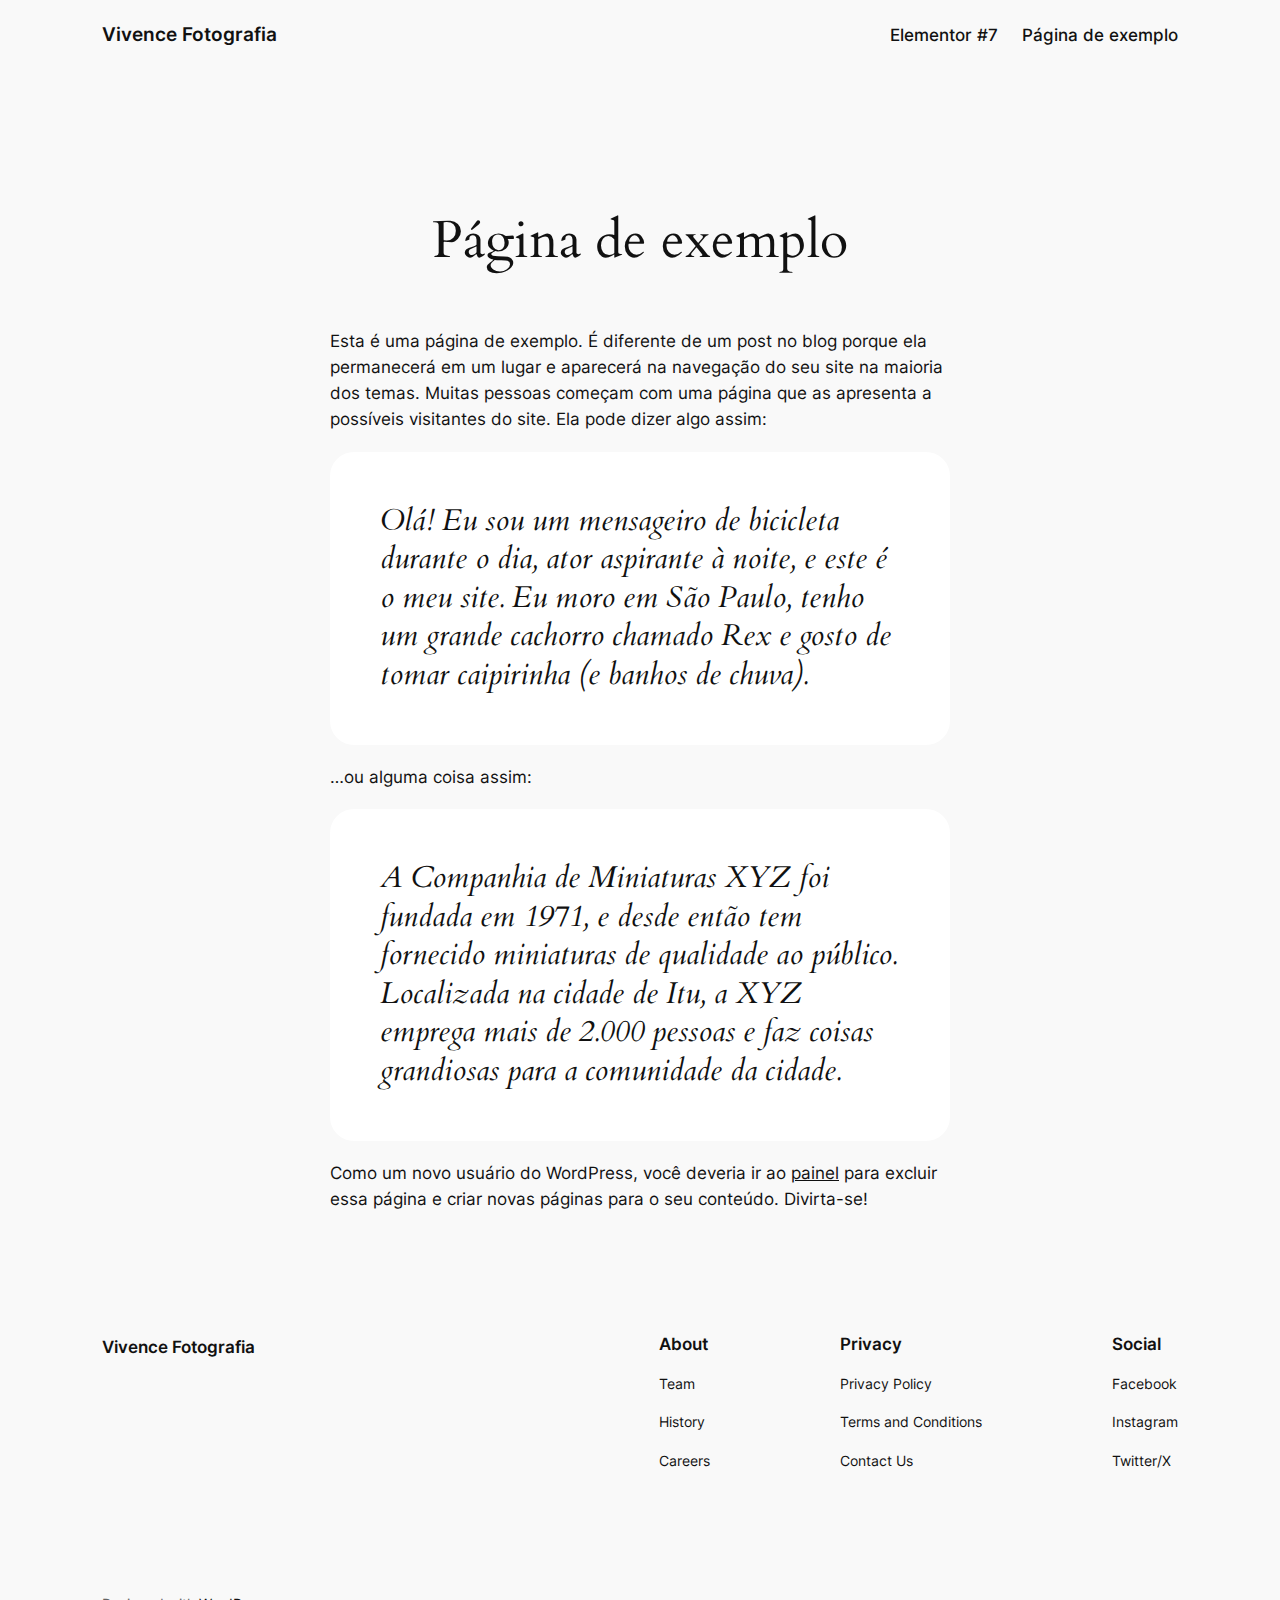
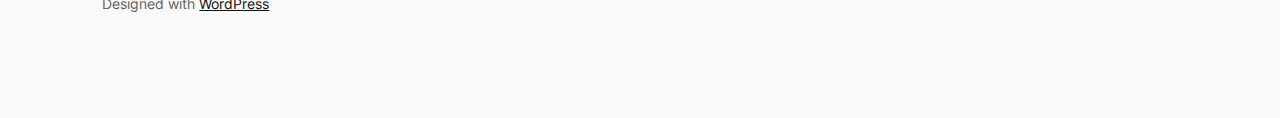
==== commit f92e2c75: "Deploying" ====
--- a/pagina-exemplo/index.html
+++ b/pagina-exemplo/index.html
@@ -2,17 +2,68 @@
 <html lang="pt-BR">
 <head>
 	<meta charset="UTF-8">
-			<title>Vivence Fotografia</title>
-		<meta name="viewport" content="width=device-width, initial-scale=1">
+	<meta name="viewport" content="width=device-width, initial-scale=1">
 <meta name="robots" content="max-image-preview:large">
-<title>Vivence Fotografia</title>
+<title>Página de exemplo &#8211; Vivence Fotografia</title>
 <link rel="alternate" type="application/rss+xml" title="Feed para Vivence Fotografia &raquo;" href="/feed/">
 <link rel="alternate" type="application/rss+xml" title="Feed de comentários para Vivence Fotografia &raquo;" href="/comments/feed/">
+<link rel="alternate" type="application/rss+xml" title="Feed de comentários para Vivence Fotografia &raquo; Página de exemplo" href="/pagina-exemplo/feed/">
 <script>
 window._wpemojiSettings = {"baseUrl":"https:\/\/s.w.org\/images\/core\/emoji\/15.0.3\/72x72\/","ext":".png","svgUrl":"https:\/\/s.w.org\/images\/core\/emoji\/15.0.3\/svg\/","svgExt":".svg","source":{"concatemoji":"\/wp-includes\/js\/wp-emoji-release.min.js?ver=6.5.4"}};
 /*! This file is auto-generated */
 !function(i,n){var o,s,e;function c(e){try{var t={supportTests:e,timestamp:(new Date).valueOf()};sessionStorage.setItem(o,JSON.stringify(t))}catch(e){}}function p(e,t,n){e.clearRect(0,0,e.canvas.width,e.canvas.height),e.fillText(t,0,0);var t=new Uint32Array(e.getImageData(0,0,e.canvas.width,e.canvas.height).data),r=(e.clearRect(0,0,e.canvas.width,e.canvas.height),e.fillText(n,0,0),new Uint32Array(e.getImageData(0,0,e.canvas.width,e.canvas.height).data));return t.every(function(e,t){return e===r[t]})}function u(e,t,n){switch(t){case"flag":return n(e,"🏳️‍⚧️","🏳️​⚧️")?!1:!n(e,"🇺🇳","🇺​🇳")&&!n(e,"🏴󠁧󠁢󠁥󠁮󠁧󠁿","🏴​󠁧​󠁢​󠁥​󠁮​󠁧​󠁿");case"emoji":return!n(e,"🐦‍⬛","🐦​⬛")}return!1}function f(e,t,n){var r="undefined"!=typeof WorkerGlobalScope&&self instanceof WorkerGlobalScope?new OffscreenCanvas(300,150):i.createElement("canvas"),a=r.getContext("2d",{willReadFrequently:!0}),o=(a.textBaseline="top",a.font="600 32px Arial",{});return e.forEach(function(e){o[e]=t(a,e,n)}),o}function t(e){var t=i.createElement("script");t.src=e,t.defer=!0,i.head.appendChild(t)}"undefined"!=typeof Promise&&(o="wpEmojiSettingsSupports",s=["flag","emoji"],n.supports={everything:!0,everythingExceptFlag:!0},e=new Promise(function(e){i.addEventListener("DOMContentLoaded",e,{once:!0})}),new Promise(function(t){var n=function(){try{var e=JSON.parse(sessionStorage.getItem(o));if("object"==typeof e&&"number"==typeof e.timestamp&&(new Date).valueOf()<e.timestamp+604800&&"object"==typeof e.supportTests)return e.supportTests}catch(e){}return null}();if(!n){if("undefined"!=typeof Worker&&"undefined"!=typeof OffscreenCanvas&&"undefined"!=typeof URL&&URL.createObjectURL&&"undefined"!=typeof Blob)try{var e="postMessage("+f.toString()+"("+[JSON.stringify(s),u.toString(),p.toString()].join(",")+"));",r=new Blob([e],{type:"text/javascript"}),a=new Worker(URL.createObjectURL(r),{name:"wpTestEmojiSupports"});return void(a.onmessage=function(e){c(n=e.data),a.terminate(),t(n)})}catch(e){}c(n=f(s,u,p))}t(n)}).then(function(e){for(var t in e)n.supports[t]=e[t],n.supports.everything=n.supports.everything&&n.supports[t],"flag"!==t&&(n.supports.everythingExceptFlag=n.supports.everythingExceptFlag&&n.supports[t]);n.supports.everythingExceptFlag=n.supports.everythingExceptFlag&&!n.supports.flag,n.DOMReady=!1,n.readyCallback=function(){n.DOMReady=!0}}).then(function(){return e}).then(function(){var e;n.supports.everything||(n.readyCallback(),(e=n.source||{}).concatemoji?t(e.concatemoji):e.wpemoji&&e.twemoji&&(t(e.twemoji),t(e.wpemoji)))}))}((window,document),window._wpemojiSettings);
 </script>
+<style id="wp-block-site-logo-inline-css">.wp-block-site-logo{box-sizing:border-box;line-height:0}.wp-block-site-logo a{display:inline-block;line-height:0}.wp-block-site-logo.is-default-size img{height:auto;width:120px}.wp-block-site-logo img{height:auto;max-width:100%}.wp-block-site-logo a,.wp-block-site-logo img{border-radius:inherit}.wp-block-site-logo.aligncenter{margin-left:auto;margin-right:auto;text-align:center}.wp-block-site-logo.is-style-rounded{border-radius:9999px}</style>
+<style id="wp-block-site-title-inline-css">.wp-block-site-title a{color:inherit}</style>
+<style id="wp-block-group-inline-css">.wp-block-group{box-sizing:border-box}</style>
+<style id="wp-block-page-list-inline-css">.wp-block-navigation .wp-block-page-list{align-items:var(--navigation-layout-align,initial);background-color:inherit;display:flex;flex-direction:var(--navigation-layout-direction,initial);flex-wrap:var(--navigation-layout-wrap,wrap);justify-content:var(--navigation-layout-justify,initial)}.wp-block-navigation .wp-block-navigation-item{background-color:inherit}</style>
+<link rel="stylesheet" id="wp-block-navigation-css" href="/wp-includes/blocks/navigation/style.min.css?ver=6.5.4" media="all">
+<style id="wp-block-spacer-inline-css">.wp-block-spacer{clear:both}</style>
+<style id="wp-block-post-title-inline-css">.wp-block-post-title{box-sizing:border-box;word-break:break-word}.wp-block-post-title a{display:inline-block}</style>
+<style id="wp-block-post-featured-image-inline-css">.wp-block-post-featured-image{margin-left:0;margin-right:0}.wp-block-post-featured-image a{display:block;height:100%}.wp-block-post-featured-image img{box-sizing:border-box;height:auto;max-width:100%;vertical-align:bottom;width:100%}.wp-block-post-featured-image.alignfull img,.wp-block-post-featured-image.alignwide img{width:100%}.wp-block-post-featured-image .wp-block-post-featured-image__overlay.has-background-dim{background-color:#000;inset:0;position:absolute}.wp-block-post-featured-image{position:relative}.wp-block-post-featured-image .wp-block-post-featured-image__overlay.has-background-gradient{background-color:initial}.wp-block-post-featured-image .wp-block-post-featured-image__overlay.has-background-dim-0{opacity:0}.wp-block-post-featured-image .wp-block-post-featured-image__overlay.has-background-dim-10{opacity:.1}.wp-block-post-featured-image .wp-block-post-featured-image__overlay.has-background-dim-20{opacity:.2}.wp-block-post-featured-image .wp-block-post-featured-image__overlay.has-background-dim-30{opacity:.3}.wp-block-post-featured-image .wp-block-post-featured-image__overlay.has-background-dim-40{opacity:.4}.wp-block-post-featured-image .wp-block-post-featured-image__overlay.has-background-dim-50{opacity:.5}.wp-block-post-featured-image .wp-block-post-featured-image__overlay.has-background-dim-60{opacity:.6}.wp-block-post-featured-image .wp-block-post-featured-image__overlay.has-background-dim-70{opacity:.7}.wp-block-post-featured-image .wp-block-post-featured-image__overlay.has-background-dim-80{opacity:.8}.wp-block-post-featured-image .wp-block-post-featured-image__overlay.has-background-dim-90{opacity:.9}.wp-block-post-featured-image .wp-block-post-featured-image__overlay.has-background-dim-100{opacity:1}.wp-block-post-featured-image:where(.alignleft,.alignright){width:100%}</style>
+<style id="wp-block-paragraph-inline-css">.is-small-text{font-size:.875em}.is-regular-text{font-size:1em}.is-large-text{font-size:2.25em}.is-larger-text{font-size:3em}.has-drop-cap:not(:focus):first-letter{float:left;font-size:8.4em;font-style:normal;font-weight:100;line-height:.68;margin:.05em .1em 0 0;text-transform:uppercase}body.rtl .has-drop-cap:not(:focus):first-letter{float:none;margin-left:.1em}p.has-drop-cap.has-background{overflow:hidden}p.has-background{padding:1.25em 2.375em}:where(p.has-text-color:not(.has-link-color)) a{color:inherit}p.has-text-align-left[style*="writing-mode:vertical-lr"],p.has-text-align-right[style*="writing-mode:vertical-rl"]{rotate:180deg}</style>
+<style id="wp-block-quote-inline-css">.wp-block-quote{box-sizing:border-box;overflow-wrap:break-word}.wp-block-quote.is-large:where(:not(.is-style-plain)),.wp-block-quote.is-style-large:where(:not(.is-style-plain)){margin-bottom:1em;padding:0 1em}.wp-block-quote.is-large:where(:not(.is-style-plain)) p,.wp-block-quote.is-style-large:where(:not(.is-style-plain)) p{font-size:1.5em;font-style:italic;line-height:1.6}.wp-block-quote.is-large:where(:not(.is-style-plain)) cite,.wp-block-quote.is-large:where(:not(.is-style-plain)) footer,.wp-block-quote.is-style-large:where(:not(.is-style-plain)) cite,.wp-block-quote.is-style-large:where(:not(.is-style-plain)) footer{font-size:1.125em;text-align:right}.wp-block-quote>cite{display:block}</style>
+<style id="wp-block-heading-inline-css">h1.has-background,h2.has-background,h3.has-background,h4.has-background,h5.has-background,h6.has-background{padding:1.25em 2.375em}h1.has-text-align-left[style*=writing-mode]:where([style*=vertical-lr]),h1.has-text-align-right[style*=writing-mode]:where([style*=vertical-rl]),h2.has-text-align-left[style*=writing-mode]:where([style*=vertical-lr]),h2.has-text-align-right[style*=writing-mode]:where([style*=vertical-rl]),h3.has-text-align-left[style*=writing-mode]:where([style*=vertical-lr]),h3.has-text-align-right[style*=writing-mode]:where([style*=vertical-rl]),h4.has-text-align-left[style*=writing-mode]:where([style*=vertical-lr]),h4.has-text-align-right[style*=writing-mode]:where([style*=vertical-rl]),h5.has-text-align-left[style*=writing-mode]:where([style*=vertical-lr]),h5.has-text-align-right[style*=writing-mode]:where([style*=vertical-rl]),h6.has-text-align-left[style*=writing-mode]:where([style*=vertical-lr]),h6.has-text-align-right[style*=writing-mode]:where([style*=vertical-rl]){rotate:180deg}
+
+				.is-style-asterisk:before {
+					content: '';
+					width: 1.5rem;
+					height: 3rem;
+					background: var(--wp--preset--color--contrast-2, currentColor);
+					clip-path: path('M11.93.684v8.039l5.633-5.633 1.216 1.23-5.66 5.66h8.04v1.737H13.2l5.701 5.701-1.23 1.23-5.742-5.742V21h-1.737v-8.094l-5.77 5.77-1.23-1.217 5.743-5.742H.842V9.98h8.162l-5.701-5.7 1.23-1.231 5.66 5.66V.684h1.737Z');
+					display: block;
+				}
+
+				/* Hide the asterisk if the heading has no content, to avoid using empty headings to display the asterisk only, which is an A11Y issue */
+				.is-style-asterisk:empty:before {
+					content: none;
+				}
+
+				.is-style-asterisk:-moz-only-whitespace:before {
+					content: none;
+				}
+
+				.is-style-asterisk.has-text-align-center:before {
+					margin: 0 auto;
+				}
+
+				.is-style-asterisk.has-text-align-right:before {
+					margin-left: auto;
+				}
+
+				.rtl .is-style-asterisk.has-text-align-left:before {
+					margin-right: auto;
+				}</style>
+<style id="wp-block-navigation-link-inline-css">.wp-block-navigation .wp-block-navigation-item__label{overflow-wrap:break-word}.wp-block-navigation .wp-block-navigation-item__description{display:none}.link-ui-tools{border-top:1px solid #f0f0f0;padding:8px}.link-ui-block-inserter{padding-top:8px}.link-ui-block-inserter__back{margin-left:8px;text-transform:uppercase}.components-popover-pointer-events-trap{background-color:initial;cursor:pointer;inset:0;position:fixed;z-index:1000000}
+
+				.is-style-arrow-link .wp-block-navigation-item__label:after {
+					content: "\2197";
+					padding-inline-start: 0.25rem;
+					vertical-align: middle;
+					text-decoration: none;
+					display: inline-block;
+				}</style>
+<style id="wp-block-columns-inline-css">.wp-block-columns{align-items:normal!important;box-sizing:border-box;display:flex;flex-wrap:wrap!important}@media (min-width:782px){.wp-block-columns{flex-wrap:nowrap!important}}.wp-block-columns.are-vertically-aligned-top{align-items:flex-start}.wp-block-columns.are-vertically-aligned-center{align-items:center}.wp-block-columns.are-vertically-aligned-bottom{align-items:flex-end}@media (max-width:781px){.wp-block-columns:not(.is-not-stacked-on-mobile)>.wp-block-column{flex-basis:100%!important}}@media (min-width:782px){.wp-block-columns:not(.is-not-stacked-on-mobile)>.wp-block-column{flex-basis:0;flex-grow:1}.wp-block-columns:not(.is-not-stacked-on-mobile)>.wp-block-column[style*=flex-basis]{flex-grow:0}}.wp-block-columns.is-not-stacked-on-mobile{flex-wrap:nowrap!important}.wp-block-columns.is-not-stacked-on-mobile>.wp-block-column{flex-basis:0;flex-grow:1}.wp-block-columns.is-not-stacked-on-mobile>.wp-block-column[style*=flex-basis]{flex-grow:0}:where(.wp-block-columns){margin-bottom:1.75em}:where(.wp-block-columns.has-background){padding:1.25em 2.375em}.wp-block-column{flex-grow:1;min-width:0;overflow-wrap:break-word;word-break:break-word}.wp-block-column.is-vertically-aligned-top{align-self:flex-start}.wp-block-column.is-vertically-aligned-center{align-self:center}.wp-block-column.is-vertically-aligned-bottom{align-self:flex-end}.wp-block-column.is-vertically-aligned-stretch{align-self:stretch}.wp-block-column.is-vertically-aligned-bottom,.wp-block-column.is-vertically-aligned-center,.wp-block-column.is-vertically-aligned-top{width:100%}</style>
 <style id="wp-emoji-styles-inline-css">img.wp-smiley, img.emoji {
 		display: inline !important;
 		border: none !important;
@@ -26,7 +77,20 @@
 	}</style>
 <style id="wp-block-library-inline-css">:root{--wp-admin-theme-color:#007cba;--wp-admin-theme-color--rgb:0,124,186;--wp-admin-theme-color-darker-10:#006ba1;--wp-admin-theme-color-darker-10--rgb:0,107,161;--wp-admin-theme-color-darker-20:#005a87;--wp-admin-theme-color-darker-20--rgb:0,90,135;--wp-admin-border-width-focus:2px;--wp-block-synced-color:#7a00df;--wp-block-synced-color--rgb:122,0,223;--wp-bound-block-color:#9747ff}@media (min-resolution:192dpi){:root{--wp-admin-border-width-focus:1.5px}}.wp-element-button{cursor:pointer}:root{--wp--preset--font-size--normal:16px;--wp--preset--font-size--huge:42px}:root .has-very-light-gray-background-color{background-color:#eee}:root .has-very-dark-gray-background-color{background-color:#313131}:root .has-very-light-gray-color{color:#eee}:root .has-very-dark-gray-color{color:#313131}:root .has-vivid-green-cyan-to-vivid-cyan-blue-gradient-background{background:linear-gradient(135deg,#00d084,#0693e3)}:root .has-purple-crush-gradient-background{background:linear-gradient(135deg,#34e2e4,#4721fb 50%,#ab1dfe)}:root .has-hazy-dawn-gradient-background{background:linear-gradient(135deg,#faaca8,#dad0ec)}:root .has-subdued-olive-gradient-background{background:linear-gradient(135deg,#fafae1,#67a671)}:root .has-atomic-cream-gradient-background{background:linear-gradient(135deg,#fdd79a,#004a59)}:root .has-nightshade-gradient-background{background:linear-gradient(135deg,#330968,#31cdcf)}:root .has-midnight-gradient-background{background:linear-gradient(135deg,#020381,#2874fc)}.has-regular-font-size{font-size:1em}.has-larger-font-size{font-size:2.625em}.has-normal-font-size{font-size:var(--wp--preset--font-size--normal)}.has-huge-font-size{font-size:var(--wp--preset--font-size--huge)}.has-text-align-center{text-align:center}.has-text-align-left{text-align:left}.has-text-align-right{text-align:right}#end-resizable-editor-section{display:none}.aligncenter{clear:both}.items-justified-left{justify-content:flex-start}.items-justified-center{justify-content:center}.items-justified-right{justify-content:flex-end}.items-justified-space-between{justify-content:space-between}.screen-reader-text{border:0;clip:rect(1px,1px,1px,1px);-webkit-clip-path:inset(50%);clip-path:inset(50%);height:1px;margin:-1px;overflow:hidden;padding:0;position:absolute;width:1px;word-wrap:normal!important}.screen-reader-text:focus{background-color:#ddd;clip:auto!important;-webkit-clip-path:none;clip-path:none;color:#444;display:block;font-size:1em;height:auto;left:5px;line-height:normal;padding:15px 23px 14px;text-decoration:none;top:5px;width:auto;z-index:100000}html :where(.has-border-color){border-style:solid}html :where([style*=border-top-color]){border-top-style:solid}html :where([style*=border-right-color]){border-right-style:solid}html :where([style*=border-bottom-color]){border-bottom-style:solid}html :where([style*=border-left-color]){border-left-style:solid}html :where([style*=border-width]){border-style:solid}html :where([style*=border-top-width]){border-top-style:solid}html :where([style*=border-right-width]){border-right-style:solid}html :where([style*=border-bottom-width]){border-bottom-style:solid}html :where([style*=border-left-width]){border-left-style:solid}html :where(img[class*=wp-image-]){height:auto;max-width:100%}:where(figure){margin:0 0 1em}html :where(.is-position-sticky){--wp-admin--admin-bar--position-offset:var(--wp-admin--admin-bar--height,0px)}@media screen and (max-width:600px){html :where(.is-position-sticky){--wp-admin--admin-bar--position-offset:0px}}</style>
 <style id="global-styles-inline-css">body{--wp--preset--color--black: #000000;--wp--preset--color--cyan-bluish-gray: #abb8c3;--wp--preset--color--white: #ffffff;--wp--preset--color--pale-pink: #f78da7;--wp--preset--color--vivid-red: #cf2e2e;--wp--preset--color--luminous-vivid-orange: #ff6900;--wp--preset--color--luminous-vivid-amber: #fcb900;--wp--preset--color--light-green-cyan: #7bdcb5;--wp--preset--color--vivid-green-cyan: #00d084;--wp--preset--color--pale-cyan-blue: #8ed1fc;--wp--preset--color--vivid-cyan-blue: #0693e3;--wp--preset--color--vivid-purple: #9b51e0;--wp--preset--color--base: #f9f9f9;--wp--preset--color--base-2: #ffffff;--wp--preset--color--contrast: #111111;--wp--preset--color--contrast-2: #636363;--wp--preset--color--contrast-3: #A4A4A4;--wp--preset--color--accent: #cfcabe;--wp--preset--color--accent-2: #c2a990;--wp--preset--color--accent-3: #d8613c;--wp--preset--color--accent-4: #b1c5a4;--wp--preset--color--accent-5: #b5bdbc;--wp--preset--gradient--vivid-cyan-blue-to-vivid-purple: linear-gradient(135deg,rgba(6,147,227,1) 0%,rgb(155,81,224) 100%);--wp--preset--gradient--light-green-cyan-to-vivid-green-cyan: linear-gradient(135deg,rgb(122,220,180) 0%,rgb(0,208,130) 100%);--wp--preset--gradient--luminous-vivid-amber-to-luminous-vivid-orange: linear-gradient(135deg,rgba(252,185,0,1) 0%,rgba(255,105,0,1) 100%);--wp--preset--gradient--luminous-vivid-orange-to-vivid-red: linear-gradient(135deg,rgba(255,105,0,1) 0%,rgb(207,46,46) 100%);--wp--preset--gradient--very-light-gray-to-cyan-bluish-gray: linear-gradient(135deg,rgb(238,238,238) 0%,rgb(169,184,195) 100%);--wp--preset--gradient--cool-to-warm-spectrum: linear-gradient(135deg,rgb(74,234,220) 0%,rgb(151,120,209) 20%,rgb(207,42,186) 40%,rgb(238,44,130) 60%,rgb(251,105,98) 80%,rgb(254,248,76) 100%);--wp--preset--gradient--blush-light-purple: linear-gradient(135deg,rgb(255,206,236) 0%,rgb(152,150,240) 100%);--wp--preset--gradient--blush-bordeaux: linear-gradient(135deg,rgb(254,205,165) 0%,rgb(254,45,45) 50%,rgb(107,0,62) 100%);--wp--preset--gradient--luminous-dusk: linear-gradient(135deg,rgb(255,203,112) 0%,rgb(199,81,192) 50%,rgb(65,88,208) 100%);--wp--preset--gradient--pale-ocean: linear-gradient(135deg,rgb(255,245,203) 0%,rgb(182,227,212) 50%,rgb(51,167,181) 100%);--wp--preset--gradient--electric-grass: linear-gradient(135deg,rgb(202,248,128) 0%,rgb(113,206,126) 100%);--wp--preset--gradient--midnight: linear-gradient(135deg,rgb(2,3,129) 0%,rgb(40,116,252) 100%);--wp--preset--gradient--gradient-1: linear-gradient(to bottom, #cfcabe 0%, #F9F9F9 100%);--wp--preset--gradient--gradient-2: linear-gradient(to bottom, #C2A990 0%, #F9F9F9 100%);--wp--preset--gradient--gradient-3: linear-gradient(to bottom, #D8613C 0%, #F9F9F9 100%);--wp--preset--gradient--gradient-4: linear-gradient(to bottom, #B1C5A4 0%, #F9F9F9 100%);--wp--preset--gradient--gradient-5: linear-gradient(to bottom, #B5BDBC 0%, #F9F9F9 100%);--wp--preset--gradient--gradient-6: linear-gradient(to bottom, #A4A4A4 0%, #F9F9F9 100%);--wp--preset--gradient--gradient-7: linear-gradient(to bottom, #cfcabe 50%, #F9F9F9 50%);--wp--preset--gradient--gradient-8: linear-gradient(to bottom, #C2A990 50%, #F9F9F9 50%);--wp--preset--gradient--gradient-9: linear-gradient(to bottom, #D8613C 50%, #F9F9F9 50%);--wp--preset--gradient--gradient-10: linear-gradient(to bottom, #B1C5A4 50%, #F9F9F9 50%);--wp--preset--gradient--gradient-11: linear-gradient(to bottom, #B5BDBC 50%, #F9F9F9 50%);--wp--preset--gradient--gradient-12: linear-gradient(to bottom, #A4A4A4 50%, #F9F9F9 50%);--wp--preset--font-size--small: 0.9rem;--wp--preset--font-size--medium: 1.05rem;--wp--preset--font-size--large: clamp(1.39rem, 1.39rem + ((1vw - 0.2rem) * 0.767), 1.85rem);--wp--preset--font-size--x-large: clamp(1.85rem, 1.85rem + ((1vw - 0.2rem) * 1.083), 2.5rem);--wp--preset--font-size--xx-large: clamp(2.5rem, 2.5rem + ((1vw - 0.2rem) * 1.283), 3.27rem);--wp--preset--font-family--body: "Inter", sans-serif;--wp--preset--font-family--heading: Cardo;--wp--preset--font-family--system-sans-serif: -apple-system, BlinkMacSystemFont, avenir next, avenir, segoe ui, helvetica neue, helvetica, Cantarell, Ubuntu, roboto, noto, arial, sans-serif;--wp--preset--font-family--system-serif: Iowan Old Style, Apple Garamond, Baskerville, Times New Roman, Droid Serif, Times, Source Serif Pro, serif, Apple Color Emoji, Segoe UI Emoji, Segoe UI Symbol;--wp--preset--spacing--10: 1rem;--wp--preset--spacing--20: min(1.5rem, 2vw);--wp--preset--spacing--30: min(2.5rem, 3vw);--wp--preset--spacing--40: min(4rem, 5vw);--wp--preset--spacing--50: min(6.5rem, 8vw);--wp--preset--spacing--60: min(10.5rem, 13vw);--wp--preset--shadow--natural: 6px 6px 9px rgba(0, 0, 0, 0.2);--wp--preset--shadow--deep: 12px 12px 50px rgba(0, 0, 0, 0.4);--wp--preset--shadow--sharp: 6px 6px 0px rgba(0, 0, 0, 0.2);--wp--preset--shadow--outlined: 6px 6px 0px -3px rgba(255, 255, 255, 1), 6px 6px rgba(0, 0, 0, 1);--wp--preset--shadow--crisp: 6px 6px 0px rgba(0, 0, 0, 1);}body { margin: 0;--wp--style--global--content-size: 620px;--wp--style--global--wide-size: 1280px; }.wp-site-blocks { padding-top: var(--wp--style--root--padding-top); padding-bottom: var(--wp--style--root--padding-bottom); }.has-global-padding { padding-right: var(--wp--style--root--padding-right); padding-left: var(--wp--style--root--padding-left); }.has-global-padding :where(.has-global-padding:not(.wp-block-block)) { padding-right: 0; padding-left: 0; }.has-global-padding > .alignfull { margin-right: calc(var(--wp--style--root--padding-right) * -1); margin-left: calc(var(--wp--style--root--padding-left) * -1); }.has-global-padding :where(.has-global-padding:not(.wp-block-block)) > .alignfull { margin-right: 0; margin-left: 0; }.has-global-padding > .alignfull:where(:not(.has-global-padding):not(.is-layout-flex):not(.is-layout-grid)) > :where([class*="wp-block-"]:not(.alignfull):not([class*="__"]),p,h1,h2,h3,h4,h5,h6,ul,ol) { padding-right: var(--wp--style--root--padding-right); padding-left: var(--wp--style--root--padding-left); }.has-global-padding :where(.has-global-padding) > .alignfull:where(:not(.has-global-padding)) > :where([class*="wp-block-"]:not(.alignfull):not([class*="__"]),p,h1,h2,h3,h4,h5,h6,ul,ol) { padding-right: 0; padding-left: 0; }.wp-site-blocks > .alignleft { float: left; margin-right: 2em; }.wp-site-blocks > .alignright { float: right; margin-left: 2em; }.wp-site-blocks > .aligncenter { justify-content: center; margin-left: auto; margin-right: auto; }:where(.wp-site-blocks) > * { margin-block-start: 1.2rem; margin-block-end: 0; }:where(.wp-site-blocks) > :first-child:first-child { margin-block-start: 0; }:where(.wp-site-blocks) > :last-child:last-child { margin-block-end: 0; }body { --wp--style--block-gap: 1.2rem; }:where(body .is-layout-flow)  > :first-child:first-child{margin-block-start: 0;}:where(body .is-layout-flow)  > :last-child:last-child{margin-block-end: 0;}:where(body .is-layout-flow)  > *{margin-block-start: 1.2rem;margin-block-end: 0;}:where(body .is-layout-constrained)  > :first-child:first-child{margin-block-start: 0;}:where(body .is-layout-constrained)  > :last-child:last-child{margin-block-end: 0;}:where(body .is-layout-constrained)  > *{margin-block-start: 1.2rem;margin-block-end: 0;}:where(body .is-layout-flex) {gap: 1.2rem;}:where(body .is-layout-grid) {gap: 1.2rem;}body .is-layout-flow > .alignleft{float: left;margin-inline-start: 0;margin-inline-end: 2em;}body .is-layout-flow > .alignright{float: right;margin-inline-start: 2em;margin-inline-end: 0;}body .is-layout-flow > .aligncenter{margin-left: auto !important;margin-right: auto !important;}body .is-layout-constrained > .alignleft{float: left;margin-inline-start: 0;margin-inline-end: 2em;}body .is-layout-constrained > .alignright{float: right;margin-inline-start: 2em;margin-inline-end: 0;}body .is-layout-constrained > .aligncenter{margin-left: auto !important;margin-right: auto !important;}body .is-layout-constrained > :where(:not(.alignleft):not(.alignright):not(.alignfull)){max-width: var(--wp--style--global--content-size);margin-left: auto !important;margin-right: auto !important;}body .is-layout-constrained > .alignwide{max-width: var(--wp--style--global--wide-size);}body .is-layout-flex{display: flex;}body .is-layout-flex{flex-wrap: wrap;align-items: center;}body .is-layout-flex > *{margin: 0;}body .is-layout-grid{display: grid;}body .is-layout-grid > *{margin: 0;}body{background-color: var(--wp--preset--color--base);color: var(--wp--preset--color--contrast);font-family: var(--wp--preset--font-family--body);font-size: var(--wp--preset--font-size--medium);font-style: normal;font-weight: 400;line-height: 1.55;--wp--style--root--padding-top: 0px;--wp--style--root--padding-right: var(--wp--preset--spacing--50);--wp--style--root--padding-bottom: 0px;--wp--style--root--padding-left: var(--wp--preset--spacing--50);}a:where(:not(.wp-element-button)){color: var(--wp--preset--color--contrast);text-decoration: underline;}a:where(:not(.wp-element-button)):hover{text-decoration: none;}h1, h2, h3, h4, h5, h6{color: var(--wp--preset--color--contrast);font-family: var(--wp--preset--font-family--heading);font-weight: 400;line-height: 1.2;}h1{font-size: var(--wp--preset--font-size--xx-large);line-height: 1.15;}h2{font-size: var(--wp--preset--font-size--x-large);}h3{font-size: var(--wp--preset--font-size--large);}h4{font-size: clamp(1.1rem, 1.1rem + ((1vw - 0.2rem) * 0.767), 1.5rem);}h5{font-size: var(--wp--preset--font-size--medium);}h6{font-size: var(--wp--preset--font-size--small);}.wp-element-button, .wp-block-button__link{background-color: var(--wp--preset--color--contrast);border-radius: .33rem;border-color: var(--wp--preset--color--contrast);border-width: 0;color: var(--wp--preset--color--base);font-family: inherit;font-size: var(--wp--preset--font-size--small);font-style: normal;font-weight: 500;line-height: inherit;padding-top: 0.6rem;padding-right: 1rem;padding-bottom: 0.6rem;padding-left: 1rem;text-decoration: none;}.wp-element-button:hover, .wp-block-button__link:hover{background-color: var(--wp--preset--color--contrast-2);border-color: var(--wp--preset--color--contrast-2);color: var(--wp--preset--color--base);}.wp-element-button:focus, .wp-block-button__link:focus{background-color: var(--wp--preset--color--contrast-2);border-color: var(--wp--preset--color--contrast-2);color: var(--wp--preset--color--base);outline-color: var(--wp--preset--color--contrast);outline-offset: 2px;}.wp-element-button:active, .wp-block-button__link:active{background-color: var(--wp--preset--color--contrast);color: var(--wp--preset--color--base);}.wp-element-caption, .wp-block-audio figcaption, .wp-block-embed figcaption, .wp-block-gallery figcaption, .wp-block-image figcaption, .wp-block-table figcaption, .wp-block-video figcaption{color: var(--wp--preset--color--contrast-2);font-family: var(--wp--preset--font-family--body);font-size: 0.8rem;}.has-black-color{color: var(--wp--preset--color--black) !important;}.has-cyan-bluish-gray-color{color: var(--wp--preset--color--cyan-bluish-gray) !important;}.has-white-color{color: var(--wp--preset--color--white) !important;}.has-pale-pink-color{color: var(--wp--preset--color--pale-pink) !important;}.has-vivid-red-color{color: var(--wp--preset--color--vivid-red) !important;}.has-luminous-vivid-orange-color{color: var(--wp--preset--color--luminous-vivid-orange) !important;}.has-luminous-vivid-amber-color{color: var(--wp--preset--color--luminous-vivid-amber) !important;}.has-light-green-cyan-color{color: var(--wp--preset--color--light-green-cyan) !important;}.has-vivid-green-cyan-color{color: var(--wp--preset--color--vivid-green-cyan) !important;}.has-pale-cyan-blue-color{color: var(--wp--preset--color--pale-cyan-blue) !important;}.has-vivid-cyan-blue-color{color: var(--wp--preset--color--vivid-cyan-blue) !important;}.has-vivid-purple-color{color: var(--wp--preset--color--vivid-purple) !important;}.has-base-color{color: var(--wp--preset--color--base) !important;}.has-base-2-color{color: var(--wp--preset--color--base-2) !important;}.has-contrast-color{color: var(--wp--preset--color--contrast) !important;}.has-contrast-2-color{color: var(--wp--preset--color--contrast-2) !important;}.has-contrast-3-color{color: var(--wp--preset--color--contrast-3) !important;}.has-accent-color{color: var(--wp--preset--color--accent) !important;}.has-accent-2-color{color: var(--wp--preset--color--accent-2) !important;}.has-accent-3-color{color: var(--wp--preset--color--accent-3) !important;}.has-accent-4-color{color: var(--wp--preset--color--accent-4) !important;}.has-accent-5-color{color: var(--wp--preset--color--accent-5) !important;}.has-black-background-color{background-color: var(--wp--preset--color--black) !important;}.has-cyan-bluish-gray-background-color{background-color: var(--wp--preset--color--cyan-bluish-gray) !important;}.has-white-background-color{background-color: var(--wp--preset--color--white) !important;}.has-pale-pink-background-color{background-color: var(--wp--preset--color--pale-pink) !important;}.has-vivid-red-background-color{background-color: var(--wp--preset--color--vivid-red) !important;}.has-luminous-vivid-orange-background-color{background-color: var(--wp--preset--color--luminous-vivid-orange) !important;}.has-luminous-vivid-amber-background-color{background-color: var(--wp--preset--color--luminous-vivid-amber) !important;}.has-light-green-cyan-background-color{background-color: var(--wp--preset--color--light-green-cyan) !important;}.has-vivid-green-cyan-background-color{background-color: var(--wp--preset--color--vivid-green-cyan) !important;}.has-pale-cyan-blue-background-color{background-color: var(--wp--preset--color--pale-cyan-blue) !important;}.has-vivid-cyan-blue-background-color{background-color: var(--wp--preset--color--vivid-cyan-blue) !important;}.has-vivid-purple-background-color{background-color: var(--wp--preset--color--vivid-purple) !important;}.has-base-background-color{background-color: var(--wp--preset--color--base) !important;}.has-base-2-background-color{background-color: var(--wp--preset--color--base-2) !important;}.has-contrast-background-color{background-color: var(--wp--preset--color--contrast) !important;}.has-contrast-2-background-color{background-color: var(--wp--preset--color--contrast-2) !important;}.has-contrast-3-background-color{background-color: var(--wp--preset--color--contrast-3) !important;}.has-accent-background-color{background-color: var(--wp--preset--color--accent) !important;}.has-accent-2-background-color{background-color: var(--wp--preset--color--accent-2) !important;}.has-accent-3-background-color{background-color: var(--wp--preset--color--accent-3) !important;}.has-accent-4-background-color{background-color: var(--wp--preset--color--accent-4) !important;}.has-accent-5-background-color{background-color: var(--wp--preset--color--accent-5) !important;}.has-black-border-color{border-color: var(--wp--preset--color--black) !important;}.has-cyan-bluish-gray-border-color{border-color: var(--wp--preset--color--cyan-bluish-gray) !important;}.has-white-border-color{border-color: var(--wp--preset--color--white) !important;}.has-pale-pink-border-color{border-color: var(--wp--preset--color--pale-pink) !important;}.has-vivid-red-border-color{border-color: var(--wp--preset--color--vivid-red) !important;}.has-luminous-vivid-orange-border-color{border-color: var(--wp--preset--color--luminous-vivid-orange) !important;}.has-luminous-vivid-amber-border-color{border-color: var(--wp--preset--color--luminous-vivid-amber) !important;}.has-light-green-cyan-border-color{border-color: var(--wp--preset--color--light-green-cyan) !important;}.has-vivid-green-cyan-border-color{border-color: var(--wp--preset--color--vivid-green-cyan) !important;}.has-pale-cyan-blue-border-color{border-color: var(--wp--preset--color--pale-cyan-blue) !important;}.has-vivid-cyan-blue-border-color{border-color: var(--wp--preset--color--vivid-cyan-blue) !important;}.has-vivid-purple-border-color{border-color: var(--wp--preset--color--vivid-purple) !important;}.has-base-border-color{border-color: var(--wp--preset--color--base) !important;}.has-base-2-border-color{border-color: var(--wp--preset--color--base-2) !important;}.has-contrast-border-color{border-color: var(--wp--preset--color--contrast) !important;}.has-contrast-2-border-color{border-color: var(--wp--preset--color--contrast-2) !important;}.has-contrast-3-border-color{border-color: var(--wp--preset--color--contrast-3) !important;}.has-accent-border-color{border-color: var(--wp--preset--color--accent) !important;}.has-accent-2-border-color{border-color: var(--wp--preset--color--accent-2) !important;}.has-accent-3-border-color{border-color: var(--wp--preset--color--accent-3) !important;}.has-accent-4-border-color{border-color: var(--wp--preset--color--accent-4) !important;}.has-accent-5-border-color{border-color: var(--wp--preset--color--accent-5) !important;}.has-vivid-cyan-blue-to-vivid-purple-gradient-background{background: var(--wp--preset--gradient--vivid-cyan-blue-to-vivid-purple) !important;}.has-light-green-cyan-to-vivid-green-cyan-gradient-background{background: var(--wp--preset--gradient--light-green-cyan-to-vivid-green-cyan) !important;}.has-luminous-vivid-amber-to-luminous-vivid-orange-gradient-background{background: var(--wp--preset--gradient--luminous-vivid-amber-to-luminous-vivid-orange) !important;}.has-luminous-vivid-orange-to-vivid-red-gradient-background{background: var(--wp--preset--gradient--luminous-vivid-orange-to-vivid-red) !important;}.has-very-light-gray-to-cyan-bluish-gray-gradient-background{background: var(--wp--preset--gradient--very-light-gray-to-cyan-bluish-gray) !important;}.has-cool-to-warm-spectrum-gradient-background{background: var(--wp--preset--gradient--cool-to-warm-spectrum) !important;}.has-blush-light-purple-gradient-background{background: var(--wp--preset--gradient--blush-light-purple) !important;}.has-blush-bordeaux-gradient-background{background: var(--wp--preset--gradient--blush-bordeaux) !important;}.has-luminous-dusk-gradient-background{background: var(--wp--preset--gradient--luminous-dusk) !important;}.has-pale-ocean-gradient-background{background: var(--wp--preset--gradient--pale-ocean) !important;}.has-electric-grass-gradient-background{background: var(--wp--preset--gradient--electric-grass) !important;}.has-midnight-gradient-background{background: var(--wp--preset--gradient--midnight) !important;}.has-gradient-1-gradient-background{background: var(--wp--preset--gradient--gradient-1) !important;}.has-gradient-2-gradient-background{background: var(--wp--preset--gradient--gradient-2) !important;}.has-gradient-3-gradient-background{background: var(--wp--preset--gradient--gradient-3) !important;}.has-gradient-4-gradient-background{background: var(--wp--preset--gradient--gradient-4) !important;}.has-gradient-5-gradient-background{background: var(--wp--preset--gradient--gradient-5) !important;}.has-gradient-6-gradient-background{background: var(--wp--preset--gradient--gradient-6) !important;}.has-gradient-7-gradient-background{background: var(--wp--preset--gradient--gradient-7) !important;}.has-gradient-8-gradient-background{background: var(--wp--preset--gradient--gradient-8) !important;}.has-gradient-9-gradient-background{background: var(--wp--preset--gradient--gradient-9) !important;}.has-gradient-10-gradient-background{background: var(--wp--preset--gradient--gradient-10) !important;}.has-gradient-11-gradient-background{background: var(--wp--preset--gradient--gradient-11) !important;}.has-gradient-12-gradient-background{background: var(--wp--preset--gradient--gradient-12) !important;}.has-small-font-size{font-size: var(--wp--preset--font-size--small) !important;}.has-medium-font-size{font-size: var(--wp--preset--font-size--medium) !important;}.has-large-font-size{font-size: var(--wp--preset--font-size--large) !important;}.has-x-large-font-size{font-size: var(--wp--preset--font-size--x-large) !important;}.has-xx-large-font-size{font-size: var(--wp--preset--font-size--xx-large) !important;}.has-body-font-family{font-family: var(--wp--preset--font-family--body) !important;}.has-heading-font-family{font-family: var(--wp--preset--font-family--heading) !important;}.has-system-sans-serif-font-family{font-family: var(--wp--preset--font-family--system-sans-serif) !important;}.has-system-serif-font-family{font-family: var(--wp--preset--font-family--system-serif) !important;}
+.wp-block-navigation{font-weight: 500;}
+.wp-block-navigation a:where(:not(.wp-element-button)){color: inherit;text-decoration: none;}
+.wp-block-navigation a:where(:not(.wp-element-button)):hover{text-decoration: underline;}
+.wp-block-post-featured-image img, .wp-block-post-featured-image .block-editor-media-placeholder, .wp-block-post-featured-image .wp-block-post-featured-image__overlay{border-radius: var(--wp--preset--spacing--20);}
+.wp-block-post-title a:where(:not(.wp-element-button)){text-decoration: none;}
+.wp-block-post-title a:where(:not(.wp-element-button)):hover{text-decoration: underline;}
+.wp-block-quote{background-color: var(--wp--preset--color--base-2);border-radius: var(--wp--preset--spacing--20);font-family: var(--wp--preset--font-family--heading);font-size: var(--wp--preset--font-size--large);font-style: italic;line-height: 1.3;padding-top: calc(var(--wp--preset--spacing--30) + 0.75rem);padding-right: calc(var(--wp--preset--spacing--30) + 0.75rem);padding-bottom: calc(var(--wp--preset--spacing--30) + 0.75rem);padding-left: calc(var(--wp--preset--spacing--30) + 0.75rem);}.wp-block-quote.is-style-plain{background-color: transparent;border-radius: 0;border-color: var(--wp--preset--color--contrast);border-width: 0;border-style: solid;font-family: var(--wp--preset--font-family--body);font-size: var(--wp--preset--font-size--medium);font-style: normal;line-height: 1.5;padding-top: var(--wp--preset--spacing--20);padding-right: var(--wp--preset--spacing--20);padding-bottom: var(--wp--preset--spacing--20);padding-left: var(--wp--preset--spacing--20);}
+.wp-block-quote cite{font-family: var(--wp--preset--font-family--body);font-size: var(--wp--preset--font-size--small);font-style: normal;}
+.wp-block-site-tagline{color: var(--wp--preset--color--contrast-2);font-size: var(--wp--preset--font-size--small);}
+.wp-block-site-title{font-family: var(--wp--preset--font-family--body);font-size: clamp(0.875rem, 0.875rem + ((1vw - 0.2rem) * 0.542), 1.2rem);font-style: normal;font-weight: 600;}
+.wp-block-site-title a:where(:not(.wp-element-button)){text-decoration: none;}
+.wp-block-site-title a:where(:not(.wp-element-button)):hover{text-decoration: none;}
 :where(.wp-site-blocks *:focus){outline-width:2px;outline-style:solid}.wp-block-calendar.wp-block-calendar table:where(:not(.has-text-color)) th{background-color:var(--wp--preset--color--contrast-2);color:var(--wp--preset--color--base);border-color:var(--wp--preset--color--contrast-2)}.wp-block-calendar table:where(:not(.has-text-color)) td{border-color:var(--wp--preset--color--contrast-2)}.wp-block-categories{}.wp-block-categories{list-style-type:none;}.wp-block-categories li{margin-bottom: 0.5rem;}.wp-block-post-comments-form{}.wp-block-post-comments-form textarea, .wp-block-post-comments-form input{border-radius:.33rem}.wp-block-loginout{}.wp-block-loginout input{border-radius:.33rem;padding:calc(0.667em + 2px);border:1px solid #949494;}.wp-block-post-terms{}.wp-block-post-terms .wp-block-post-terms__prefix{color: var(--wp--preset--color--contrast-2);}.wp-block-query-title{}.wp-block-query-title span{font-style: italic;}.wp-block-quote{}.wp-block-quote :where(p){margin-block-start:0;margin-block-end:calc(var(--wp--preset--spacing--10) + 0.5rem);}.wp-block-quote :where(:last-child){margin-block-end:0;}.wp-block-quote.has-text-align-right.is-style-plain, .rtl .is-style-plain.wp-block-quote:not(.has-text-align-center):not(.has-text-align-left){border-width: 0 2px 0 0;padding-left:calc(var(--wp--preset--spacing--20) + 0.5rem);padding-right:calc(var(--wp--preset--spacing--20) + 0.5rem);}.wp-block-quote.has-text-align-left.is-style-plain, body:not(.rtl) .is-style-plain.wp-block-quote:not(.has-text-align-center):not(.has-text-align-right){border-width: 0 0 0 2px;padding-left:calc(var(--wp--preset--spacing--20) + 0.5rem);padding-right:calc(var(--wp--preset--spacing--20) + 0.5rem)}.wp-block-search{}.wp-block-search .wp-block-search__input{border-radius:.33rem}.wp-block-separator{}.wp-block-separator:not(.is-style-wide):not(.is-style-dots):not(.alignwide):not(.alignfull){width: var(--wp--preset--spacing--60)}</style>
+<style id="core-block-supports-inline-css">.wp-container-core-group-is-layout-1.wp-container-core-group-is-layout-1 > *{margin-block-start:0;margin-block-end:0;}.wp-container-core-group-is-layout-1.wp-container-core-group-is-layout-1.wp-container-core-group-is-layout-1.wp-container-core-group-is-layout-1 > * + *{margin-block-start:0px;margin-block-end:0;}.wp-container-core-group-is-layout-2.wp-container-core-group-is-layout-2{gap:var(--wp--preset--spacing--20);}.wp-container-core-navigation-is-layout-1.wp-container-core-navigation-is-layout-1{gap:var(--wp--preset--spacing--20);justify-content:flex-end;}.wp-container-core-group-is-layout-3.wp-container-core-group-is-layout-3{justify-content:flex-start;}.wp-container-core-group-is-layout-4.wp-container-core-group-is-layout-4{justify-content:space-between;}.wp-container-core-group-is-layout-8.wp-container-core-group-is-layout-8{flex-direction:column;align-items:flex-start;}.wp-container-core-navigation-is-layout-2.wp-container-core-navigation-is-layout-2{gap:var(--wp--preset--spacing--10);flex-direction:column;align-items:flex-start;}.wp-container-core-group-is-layout-9.wp-container-core-group-is-layout-9{gap:var(--wp--preset--spacing--10);flex-direction:column;align-items:flex-start;}.wp-container-core-group-is-layout-10.wp-container-core-group-is-layout-10{flex-direction:column;align-items:stretch;}.wp-container-core-navigation-is-layout-3.wp-container-core-navigation-is-layout-3{gap:var(--wp--preset--spacing--10);flex-direction:column;align-items:flex-start;}.wp-container-core-group-is-layout-11.wp-container-core-group-is-layout-11{gap:var(--wp--preset--spacing--10);flex-direction:column;align-items:flex-start;}.wp-container-core-group-is-layout-12.wp-container-core-group-is-layout-12{flex-direction:column;align-items:stretch;}.wp-container-core-navigation-is-layout-4.wp-container-core-navigation-is-layout-4{gap:var(--wp--preset--spacing--10);flex-direction:column;align-items:flex-start;}.wp-container-core-group-is-layout-13.wp-container-core-group-is-layout-13{gap:var(--wp--preset--spacing--10);flex-direction:column;align-items:flex-start;}.wp-container-core-group-is-layout-14.wp-container-core-group-is-layout-14{flex-direction:column;align-items:stretch;}.wp-container-core-group-is-layout-15.wp-container-core-group-is-layout-15{justify-content:space-between;align-items:flex-start;}.wp-container-core-columns-is-layout-1.wp-container-core-columns-is-layout-1{flex-wrap:nowrap;}.wp-elements-b88458210513047632a6d3d3d1a83617 a:where(:not(.wp-element-button)){color:var(--wp--preset--color--contrast);}</style>
 <style id="wp-block-template-skip-link-inline-css">.skip-link.screen-reader-text {
 			border: 0;
 			clip: rect(1px,1px,1px,1px);
@@ -56,21 +120,20 @@
 			width: auto;
 			z-index: 100000;
 		}</style>
-<link rel="stylesheet" id="elementor-frontend-css" href="/wp-content/plugins/elementor/assets/css/frontend-lite.min.css?ver=3.22.1" media="all">
-<link rel="stylesheet" id="swiper-css" href="/wp-content/plugins/elementor/assets/lib/swiper/v8/css/swiper.min.css?ver=8.4.5" media="all">
-<link rel="stylesheet" id="elementor-post-6-css" href="/wp-content/uploads/elementor/css/post-6.css?ver=1718722247" media="all">
-<link rel="stylesheet" id="elementor-global-css" href="/wp-content/uploads/elementor/css/global.css?ver=1718726443" media="all">
-<link rel="stylesheet" id="elementor-post-7-css" href="/wp-content/uploads/elementor/css/post-7.css?ver=1718769827" media="all">
-<link rel="stylesheet" id="google-fonts-1-css" href="https://fonts.googleapis.com/css?family=Roboto%3A100%2C100italic%2C200%2C200italic%2C300%2C300italic%2C400%2C400italic%2C500%2C500italic%2C600%2C600italic%2C700%2C700italic%2C800%2C800italic%2C900%2C900italic%7CRoboto+Slab%3A100%2C100italic%2C200%2C200italic%2C300%2C300italic%2C400%2C400italic%2C500%2C500italic%2C600%2C600italic%2C700%2C700italic%2C800%2C800italic%2C900%2C900italic%7CAssistant%3A100%2C100italic%2C200%2C200italic%2C300%2C300italic%2C400%2C400italic%2C500%2C500italic%2C600%2C600italic%2C700%2C700italic%2C800%2C800italic%2C900%2C900italic%7CBacasime+Antique%3A100%2C100italic%2C200%2C200italic%2C300%2C300italic%2C400%2C400italic%2C500%2C500italic%2C600%2C600italic%2C700%2C700italic%2C800%2C800italic%2C900%2C900italic%7CAutour+One%3A100%2C100italic%2C200%2C200italic%2C300%2C300italic%2C400%2C400italic%2C500%2C500italic%2C600%2C600italic%2C700%2C700italic%2C800%2C800italic%2C900%2C900italic&#038;display=swap&#038;ver=6.5.4" media="all">
-<link rel="preconnect" href="https://fonts.gstatic.com/" crossorigin>
 <link rel="https://api.w.org/" href="/wp-json/">
-<link rel="alternate" type="application/json" href="/wp-json/wp/v2/pages/7">
+<link rel="alternate" type="application/json" href="/wp-json/wp/v2/pages/2">
 <link rel="EditURI" type="application/rsd+xml" title="RSD" href="/xmlrpc.php?rsd">
 <meta name="generator" content="WordPress 6.5.4">
-<link rel="canonical" href="/">
-<link rel="shortlink" href="/">
-<link rel="alternate" type="application/json+oembed" href="/wp-json/oembed/1.0/embed?url=%2F">
-<link rel="alternate" type="text/xml+oembed" href="/wp-json/oembed/1.0/embed?url=%2F#038;format=xml">
+<link rel="canonical" href="/pagina-exemplo/">
+<link rel="shortlink" href="/?p=2">
+<link rel="alternate" type="application/json+oembed" href="/wp-json/oembed/1.0/embed?url=%2Fpagina-exemplo%2F">
+<link rel="alternate" type="text/xml+oembed" href="/wp-json/oembed/1.0/embed?url=%2Fpagina-exemplo%2F#038;format=xml">
+<script id="wp-load-polyfill-importmap">
+( HTMLScriptElement.supports && HTMLScriptElement.supports("importmap") ) || document.write( '<script src="/wp-includes/js/dist/vendor/wp-polyfill-importmap.min.js?ver=1.8.2"><\/scr' + 'ipt>' );
+</script>
+<script type="importmap" id="wp-importmap">{"imports":{"@wordpress\/interactivity":"\/wp-includes\/js\/dist\/interactivity.min.js?ver=6.5.4"}}</script>
+<script type="module" src="/wp-includes/blocks/navigation/view.min.js?ver=6.5.4" id="@wordpress/block-library/navigation-js-module"></script>
+<link rel="modulepreload" href="/wp-includes/js/dist/interactivity.min.js?ver=6.5.4" id="@wordpress/interactivity-js-modulepreload">
 <meta name="generator" content="Elementor 3.22.1; features: e_optimized_assets_loading, e_optimized_css_loading, e_font_icon_svg, additional_custom_breakpoints, e_optimized_control_loading, e_lazyload; settings: css_print_method-external, google_font-enabled, font_display-swap">
 			<style>.e-con.e-parent:nth-of-type(n+4):not(.e-lazyloaded):not(.e-no-lazyload),
 				.e-con.e-parent:nth-of-type(n+4):not(.e-lazyloaded):not(.e-no-lazyload) * {
@@ -92,252 +155,199 @@
 @font-face{font-family:Cardo;font-style:normal;font-weight:400;font-display:fallback;src:url('/wp-content/themes/twentytwentyfour/assets/fonts/cardo/cardo_normal_400.woff2') format('woff2');}
 @font-face{font-family:Cardo;font-style:italic;font-weight:400;font-display:fallback;src:url('/wp-content/themes/twentytwentyfour/assets/fonts/cardo/cardo_italic_400.woff2') format('woff2');}
 @font-face{font-family:Cardo;font-style:normal;font-weight:700;font-display:fallback;src:url('/wp-content/themes/twentytwentyfour/assets/fonts/cardo/cardo_normal_700.woff2') format('woff2');}</style>
-	<meta name="viewport" content="width=device-width, initial-scale=1.0, viewport-fit=cover">
 </head>
-<body class="home page-template page-template-elementor_canvas page page-id-7 wp-embed-responsive elementor-default elementor-template-canvas elementor-kit-6 elementor-page elementor-page-7">
-			<div data-elementor-type="wp-page" data-elementor-id="7" class="elementor elementor-7">
-				<div class="elementor-element elementor-element-7392277 e-flex e-con-boxed e-con e-parent" data-id="7392277" data-element_type="container" data-settings="{&quot;background_background&quot;:&quot;gradient&quot;}">
-					<div class="e-con-inner">
-				<div class="elementor-element elementor-element-ea4ee88 elementor-widget elementor-widget-image" data-id="ea4ee88" data-element_type="widget" data-widget_type="image.default">
-				<div class="elementor-widget-container">
-			<style>/*! elementor - v3.22.0 - 17-06-2024 */
-.elementor-widget-image{text-align:center}.elementor-widget-image a{display:inline-block}.elementor-widget-image a img[src$=".svg"]{width:48px}.elementor-widget-image img{vertical-align:middle;display:inline-block}</style>										<img fetchpriority="high" decoding="async" width="1000" height="300" src="/wp-content/uploads/2024/06/Design-sem-nome-13.png" class="attachment-large size-large wp-image-63" alt="">													</div>
+
+<body class="page-template-default page page-id-2 wp-embed-responsive elementor-default elementor-kit-6">
+
+<div class="wp-site-blocks">
+<header class="wp-block-template-part">
+<div class="wp-block-group alignwide has-base-background-color has-background has-global-padding is-layout-constrained wp-block-group-is-layout-constrained" style="padding-top:20px;padding-bottom:20px">
+	
+	<div class="wp-block-group alignwide is-content-justification-space-between is-layout-flex wp-container-core-group-is-layout-4 wp-block-group-is-layout-flex">
+		
+		<div class="wp-block-group is-layout-flex wp-container-core-group-is-layout-2 wp-block-group-is-layout-flex">
+			
+
+			
+			<div class="wp-block-group is-layout-flow wp-container-core-group-is-layout-1 wp-block-group-is-layout-flow">
+				<p class="wp-block-site-title"><a target="_self" rel="home">Vivence Fotografia</a></p>
+			</div>
+			
+		</div>
+		
+
+		
+		<div class="wp-block-group is-content-justification-left is-layout-flex wp-container-core-group-is-layout-3 wp-block-group-is-layout-flex">
+			<nav class="is-responsive items-justified-right wp-block-navigation is-horizontal is-content-justification-right is-layout-flex wp-container-core-navigation-is-layout-1 wp-block-navigation-is-layout-flex" aria-label="" data-wp-interactive="core/navigation" data-wp-context='{"overlayOpenedBy":{"click":false,"hover":false,"focus":false},"type":"overlay","roleAttribute":"","ariaLabel":"Menu"}'><button aria-haspopup="dialog" aria-label="Abrir menu" class="wp-block-navigation__responsive-container-open " data-wp-on--click="actions.openMenuOnClick" data-wp-on--keydown="actions.handleMenuKeydown"><svg width="24" height="24" xmlns="http://www.w3.org/2000/svg" viewbox="0 0 24 24" aria-hidden="true" focusable="false"><rect x="4" y="7.5" width="16" height="1.5"></rect><rect x="4" y="15" width="16" height="1.5"></rect></svg></button>
+				<div class="wp-block-navigation__responsive-container  " id="modal-1" data-wp-class--has-modal-open="state.isMenuOpen" data-wp-class--is-menu-open="state.isMenuOpen" data-wp-watch="callbacks.initMenu" data-wp-on--keydown="actions.handleMenuKeydown" data-wp-on--focusout="actions.handleMenuFocusout" tabindex="-1">
+					<div class="wp-block-navigation__responsive-close" tabindex="-1">
+						<div class="wp-block-navigation__responsive-dialog" data-wp-bind--aria-modal="state.ariaModal" data-wp-bind--aria-label="state.ariaLabel" data-wp-bind--role="state.roleAttribute">
+							<button aria-label="Fechar menu" class="wp-block-navigation__responsive-container-close" data-wp-on--click="actions.closeMenuOnClick"><svg xmlns="http://www.w3.org/2000/svg" viewbox="0 0 24 24" width="24" height="24" aria-hidden="true" focusable="false"><path d="M13 11.8l6.1-6.3-1-1-6.1 6.2-6.1-6.2-1 1 6.1 6.3-6.5 6.7 1 1 6.5-6.6 6.5 6.6 1-1z"></path></svg></button>
+							<div class="wp-block-navigation__responsive-container-content" data-wp-watch="callbacks.focusFirstElement" id="modal-1-content">
+								<ul class="wp-block-navigation__container is-responsive items-justified-right wp-block-navigation"><ul class="wp-block-page-list">
+<li class="wp-block-pages-list__item wp-block-navigation-item open-on-hover-click menu-item-home"><a class="wp-block-pages-list__item__link wp-block-navigation-item__content" href="/">Elementor #7</a></li>
+<li class="wp-block-pages-list__item current-menu-item wp-block-navigation-item open-on-hover-click"><a class="wp-block-pages-list__item__link wp-block-navigation-item__content" href="/pagina-exemplo/" aria-current="page">Página de exemplo</a></li>
+</ul></ul>
+							</div>
+						</div>
+					</div>
+				</div></nav>
+		</div>
+		
+	</div>
+	
+</div>
+</header>
+
+
+<main class="wp-block-group is-layout-flow wp-block-group-is-layout-flow">
+	
+	<div class="wp-block-group has-global-padding is-layout-constrained wp-block-group-is-layout-constrained">
+		
+		<div style="height:var(--wp--preset--spacing--50)" aria-hidden="true" class="wp-block-spacer"></div>
+		
+
+		<h1 class="has-text-align-center wp-block-post-title">Página de exemplo</h1>
+
+		
+		<div style="margin-top:0;margin-bottom:0;height:var(--wp--preset--spacing--30)" aria-hidden="true" class="wp-block-spacer"></div>
+		
+
+		
+	</div>
+	
+
+	<div class="entry-content wp-block-post-content has-global-padding is-layout-constrained wp-block-post-content-is-layout-constrained">
+<p>Esta é uma página de exemplo. É diferente de um post no blog porque ela permanecerá em um lugar e aparecerá na navegação do seu site na maioria dos temas. Muitas pessoas começam com uma página que as apresenta a possíveis visitantes do site. Ela pode dizer algo assim:</p>
+
+
+
+<blockquote class="wp-block-quote is-layout-flow wp-block-quote-is-layout-flow"><p>Olá! Eu sou um mensageiro de bicicleta durante o dia, ator aspirante à noite, e este é o meu site. Eu moro em São Paulo, tenho um grande cachorro chamado Rex e gosto de tomar caipirinha (e banhos de chuva).</p></blockquote>
+
+
+
+<p>&#8230;ou alguma coisa assim:</p>
+
+
+
+<blockquote class="wp-block-quote is-layout-flow wp-block-quote-is-layout-flow"><p>A Companhia de Miniaturas XYZ foi fundada em 1971, e desde então tem fornecido miniaturas de qualidade ao público. Localizada na cidade de Itu, a XYZ emprega mais de 2.000 pessoas e faz coisas grandiosas para a comunidade da cidade.</p></blockquote>
+
+
+
+<p>Como um novo usuário do WordPress, você deveria ir ao <a href="/wp-admin/">painel</a> para excluir essa página e criar novas páginas para o seu conteúdo. Divirta-se!</p>
+</div>
+</main>
+
+
+<footer class="wp-block-template-part">
+
+<div class="wp-block-group has-global-padding is-layout-constrained wp-block-group-is-layout-constrained" style="padding-top:var(--wp--preset--spacing--50);padding-bottom:var(--wp--preset--spacing--50)">
+	
+	<div class="wp-block-columns alignwide is-layout-flex wp-container-core-columns-is-layout-1 wp-block-columns-is-layout-flex">
+		
+		<div class="wp-block-column is-layout-flow wp-block-column-is-layout-flow" style="flex-basis:30%">
+			
+			<div class="wp-block-group is-vertical is-layout-flex wp-container-core-group-is-layout-8 wp-block-group-is-layout-flex">
+				
+
+				<p class="wp-block-site-title has-medium-font-size"><a target="_self" rel="home">Vivence Fotografia</a></p>
+
+				
+			</div>
+			
+		</div>
+		
+
+		
+		<div class="wp-block-column is-layout-flow wp-block-column-is-layout-flow" style="flex-basis:20%">
+		</div>
+		
+
+		
+		<div class="wp-block-column is-layout-flow wp-block-column-is-layout-flow" style="flex-basis:50%">
+			
+			<div class="wp-block-group is-content-justification-space-between is-layout-flex wp-container-core-group-is-layout-15 wp-block-group-is-layout-flex">
+				
+				<div class="wp-block-group is-vertical is-content-justification-stretch is-layout-flex wp-container-core-group-is-layout-10 wp-block-group-is-layout-flex">
+					
+					<h2 class="wp-block-heading has-medium-font-size has-body-font-family" style="font-style:normal;font-weight:600">About</h2>
+					
+
+					
+					<div class="wp-block-group is-vertical is-layout-flex wp-container-core-group-is-layout-9 wp-block-group-is-layout-flex">
+
+						<nav style="font-style:normal;font-weight:400;" class="has-small-font-size  is-vertical wp-block-navigation has-small-font-size is-layout-flex wp-container-core-navigation-is-layout-2 wp-block-navigation-is-layout-flex" aria-label="About"><ul style="font-style:normal;font-weight:400;" class="wp-block-navigation__container has-small-font-size  is-vertical wp-block-navigation has-small-font-size">
+<li class="has-small-font-size wp-block-navigation-item wp-block-navigation-link"><a class="wp-block-navigation-item__content" href="#"><span class="wp-block-navigation-item__label">Team</span></a></li>
+<li class="has-small-font-size wp-block-navigation-item wp-block-navigation-link"><a class="wp-block-navigation-item__content" href="#"><span class="wp-block-navigation-item__label">History</span></a></li>
+<li class="has-small-font-size wp-block-navigation-item wp-block-navigation-link"><a class="wp-block-navigation-item__content" href="#"><span class="wp-block-navigation-item__label">Careers</span></a></li>
+</ul></nav>
+
+					</div>
+					
 				</div>
-				<div class="elementor-element elementor-element-7709b22 elementor-align-center elementor-widget elementor-widget-button" data-id="7709b22" data-element_type="widget" data-widget_type="button.default">
-				<div class="elementor-widget-container">
-					<div class="elementor-button-wrapper">
-			<a class="elementor-button elementor-button-link elementor-size-sm" href="#">
-						<span class="elementor-button-content-wrapper">
-									<span class="elementor-button-text">SAIBA MAIS</span>
-					</span>
-					</a>
+
+				
+
+				
+				<div class="wp-block-group is-vertical is-content-justification-stretch is-layout-flex wp-container-core-group-is-layout-12 wp-block-group-is-layout-flex">
+					
+					<h2 class="wp-block-heading has-medium-font-size has-body-font-family" style="font-style:normal;font-weight:600">Privacy</h2>
+					
+
+					
+					<div class="wp-block-group is-vertical is-layout-flex wp-container-core-group-is-layout-11 wp-block-group-is-layout-flex">
+
+						<nav style="font-style:normal;font-weight:400;" class="has-small-font-size  is-vertical wp-block-navigation has-small-font-size is-layout-flex wp-container-core-navigation-is-layout-3 wp-block-navigation-is-layout-flex" aria-label="Privacy"><ul style="font-style:normal;font-weight:400;" class="wp-block-navigation__container has-small-font-size  is-vertical wp-block-navigation has-small-font-size">
+<li class="has-small-font-size wp-block-navigation-item wp-block-navigation-link"><a class="wp-block-navigation-item__content" href="#"><span class="wp-block-navigation-item__label">Privacy Policy</span></a></li>
+<li class="has-small-font-size wp-block-navigation-item wp-block-navigation-link"><a class="wp-block-navigation-item__content" href="#"><span class="wp-block-navigation-item__label">Terms and Conditions</span></a></li>
+<li class="has-small-font-size wp-block-navigation-item wp-block-navigation-link"><a class="wp-block-navigation-item__content" href="#"><span class="wp-block-navigation-item__label">Contact Us</span></a></li>
+</ul></nav>
+
+					</div>
+					
+				</div>
+				
+
+				
+				<div class="wp-block-group is-vertical is-content-justification-stretch is-layout-flex wp-container-core-group-is-layout-14 wp-block-group-is-layout-flex">
+					
+					<h2 class="wp-block-heading has-medium-font-size has-body-font-family" style="font-style:normal;font-weight:600">Social</h2>
+					
+
+					
+					<div class="wp-block-group is-vertical is-layout-flex wp-container-core-group-is-layout-13 wp-block-group-is-layout-flex">
+
+						<nav style="font-style:normal;font-weight:400;" class="has-small-font-size  is-vertical wp-block-navigation has-small-font-size is-layout-flex wp-container-core-navigation-is-layout-4 wp-block-navigation-is-layout-flex" aria-label="Social Media"><ul style="font-style:normal;font-weight:400;" class="wp-block-navigation__container has-small-font-size  is-vertical wp-block-navigation has-small-font-size">
+<li class="has-small-font-size wp-block-navigation-item wp-block-navigation-link"><a class="wp-block-navigation-item__content" href="#"><span class="wp-block-navigation-item__label">Facebook</span></a></li>
+<li class="has-small-font-size wp-block-navigation-item wp-block-navigation-link"><a class="wp-block-navigation-item__content" href="#"><span class="wp-block-navigation-item__label">Instagram</span></a></li>
+<li class="has-small-font-size wp-block-navigation-item wp-block-navigation-link"><a class="wp-block-navigation-item__content" href="#"><span class="wp-block-navigation-item__label">Twitter/X</span></a></li>
+</ul></nav>
+
+					</div>
+					
+				</div>
+				
+			</div>
+			
 		</div>
-				</div>
-				</div>
-		<div class="elementor-element elementor-element-062c204 e-con-full e-flex e-con e-child" data-id="062c204" data-element_type="container">
-				</div>
-				<div class="elementor-element elementor-element-500590f elementor-widget-divider--view-line elementor-widget elementor-widget-divider" data-id="500590f" data-element_type="widget" data-widget_type="divider.default">
-				<div class="elementor-widget-container">
-			<style>/*! elementor - v3.22.0 - 17-06-2024 */
-.elementor-widget-divider{--divider-border-style:none;--divider-border-width:1px;--divider-color:#0c0d0e;--divider-icon-size:20px;--divider-element-spacing:10px;--divider-pattern-height:24px;--divider-pattern-size:20px;--divider-pattern-url:none;--divider-pattern-repeat:repeat-x}.elementor-widget-divider .elementor-divider{display:flex}.elementor-widget-divider .elementor-divider__text{font-size:15px;line-height:1;max-width:95%}.elementor-widget-divider .elementor-divider__element{margin:0 var(--divider-element-spacing);flex-shrink:0}.elementor-widget-divider .elementor-icon{font-size:var(--divider-icon-size)}.elementor-widget-divider .elementor-divider-separator{display:flex;margin:0;direction:ltr}.elementor-widget-divider--view-line_icon .elementor-divider-separator,.elementor-widget-divider--view-line_text .elementor-divider-separator{align-items:center}.elementor-widget-divider--view-line_icon .elementor-divider-separator:after,.elementor-widget-divider--view-line_icon .elementor-divider-separator:before,.elementor-widget-divider--view-line_text .elementor-divider-separator:after,.elementor-widget-divider--view-line_text .elementor-divider-separator:before{display:block;content:"";border-block-end:0;flex-grow:1;border-block-start:var(--divider-border-width) var(--divider-border-style) var(--divider-color)}.elementor-widget-divider--element-align-left .elementor-divider .elementor-divider-separator>.elementor-divider__svg:first-of-type{flex-grow:0;flex-shrink:100}.elementor-widget-divider--element-align-left .elementor-divider-separator:before{content:none}.elementor-widget-divider--element-align-left .elementor-divider__element{margin-left:0}.elementor-widget-divider--element-align-right .elementor-divider .elementor-divider-separator>.elementor-divider__svg:last-of-type{flex-grow:0;flex-shrink:100}.elementor-widget-divider--element-align-right .elementor-divider-separator:after{content:none}.elementor-widget-divider--element-align-right .elementor-divider__element{margin-right:0}.elementor-widget-divider--element-align-start .elementor-divider .elementor-divider-separator>.elementor-divider__svg:first-of-type{flex-grow:0;flex-shrink:100}.elementor-widget-divider--element-align-start .elementor-divider-separator:before{content:none}.elementor-widget-divider--element-align-start .elementor-divider__element{margin-inline-start:0}.elementor-widget-divider--element-align-end .elementor-divider .elementor-divider-separator>.elementor-divider__svg:last-of-type{flex-grow:0;flex-shrink:100}.elementor-widget-divider--element-align-end .elementor-divider-separator:after{content:none}.elementor-widget-divider--element-align-end .elementor-divider__element{margin-inline-end:0}.elementor-widget-divider:not(.elementor-widget-divider--view-line_text):not(.elementor-widget-divider--view-line_icon) .elementor-divider-separator{border-block-start:var(--divider-border-width) var(--divider-border-style) var(--divider-color)}.elementor-widget-divider--separator-type-pattern{--divider-border-style:none}.elementor-widget-divider--separator-type-pattern.elementor-widget-divider--view-line .elementor-divider-separator,.elementor-widget-divider--separator-type-pattern:not(.elementor-widget-divider--view-line) .elementor-divider-separator:after,.elementor-widget-divider--separator-type-pattern:not(.elementor-widget-divider--view-line) .elementor-divider-separator:before,.elementor-widget-divider--separator-type-pattern:not([class*=elementor-widget-divider--view]) .elementor-divider-separator{width:100%;min-height:var(--divider-pattern-height);-webkit-mask-size:var(--divider-pattern-size) 100%;mask-size:var(--divider-pattern-size) 100%;-webkit-mask-repeat:var(--divider-pattern-repeat);mask-repeat:var(--divider-pattern-repeat);background-color:var(--divider-color);-webkit-mask-image:var(--divider-pattern-url);mask-image:var(--divider-pattern-url)}.elementor-widget-divider--no-spacing{--divider-pattern-size:auto}.elementor-widget-divider--bg-round{--divider-pattern-repeat:round}.rtl .elementor-widget-divider .elementor-divider__text{direction:rtl}.e-con-inner>.elementor-widget-divider,.e-con>.elementor-widget-divider{width:var(--container-widget-width,100%);--flex-grow:var(--container-widget-flex-grow)}</style>		<div class="elementor-divider">
-			<span class="elementor-divider-separator">
-						</span>
-		</div>
-				</div>
-				</div>
-		<div class="elementor-element elementor-element-9138698 e-con-full e-flex e-con e-child" data-id="9138698" data-element_type="container">
-				</div>
-					</div>
-				</div>
-		<div class="elementor-element elementor-element-01001ab e-flex e-con-boxed e-con e-parent" data-id="01001ab" data-element_type="container" data-settings="{&quot;background_background&quot;:&quot;classic&quot;}">
-					<div class="e-con-inner">
-					</div>
-				</div>
-				<section class="elementor-section elementor-top-section elementor-element elementor-element-7647b31f elementor-section-boxed elementor-section-height-default elementor-section-height-default" data-id="7647b31f" data-element_type="section" data-settings="{&quot;background_background&quot;:&quot;classic&quot;}">
-						<div class="elementor-container elementor-column-gap-default">
-					<div class="elementor-column elementor-col-50 elementor-top-column elementor-element elementor-element-4dbdd41a" data-id="4dbdd41a" data-element_type="column">
-			<div class="elementor-widget-wrap elementor-element-populated">
-						<section class="elementor-section elementor-inner-section elementor-element elementor-element-7bad7d6c elementor-section-boxed elementor-section-height-default elementor-section-height-default" data-id="7bad7d6c" data-element_type="section">
-						<div class="elementor-container elementor-column-gap-default">
-					<div class="elementor-column elementor-col-100 elementor-inner-column elementor-element elementor-element-374cb6c7" data-id="374cb6c7" data-element_type="column">
-			<div class="elementor-widget-wrap elementor-element-populated">
-						<div class="elementor-element elementor-element-3d4f2c7a elementor-widget elementor-widget-image" data-id="3d4f2c7a" data-element_type="widget" data-settings="{&quot;_animation&quot;:&quot;none&quot;}" data-widget_type="image.default">
-				<div class="elementor-widget-container">
-													<img decoding="async" width="1024" height="683" src="/wp-content/uploads/2024/06/photolima_fotografia_de_casamento__fotografos_de_mogi_das_cruzes__foto_na_praia__casal_na_praia__pre_wedding__13_.jpg" class="attachment-large size-large wp-image-47" alt="">													</div>
-				</div>
-				<div class="elementor-element elementor-element-2b00abc3 elementor-align-right elementor-widget elementor-widget-button" data-id="2b00abc3" data-element_type="widget" data-widget_type="button.default">
-				<div class="elementor-widget-container">
-					<div class="elementor-button-wrapper">
-			<a class="elementor-button elementor-button-link elementor-size-sm" href="#">
-						<span class="elementor-button-content-wrapper">
-									<span class="elementor-button-text">saiba mais</span>
-					</span>
-					</a>
-		</div>
-				</div>
-				</div>
-				<div class="elementor-element elementor-element-476880c6 elementor-widget elementor-widget-text-editor" data-id="476880c6" data-element_type="widget" data-widget_type="text-editor.default">
-				<div class="elementor-widget-container">
-			<style>/*! elementor - v3.22.0 - 17-06-2024 */
-.elementor-widget-text-editor.elementor-drop-cap-view-stacked .elementor-drop-cap{background-color:#69727d;color:#fff}.elementor-widget-text-editor.elementor-drop-cap-view-framed .elementor-drop-cap{color:#69727d;border:3px solid;background-color:transparent}.elementor-widget-text-editor:not(.elementor-drop-cap-view-default) .elementor-drop-cap{margin-top:8px}.elementor-widget-text-editor:not(.elementor-drop-cap-view-default) .elementor-drop-cap-letter{width:1em;height:1em}.elementor-widget-text-editor .elementor-drop-cap{float:left;text-align:center;line-height:1;font-size:50px}.elementor-widget-text-editor .elementor-drop-cap-letter{display:inline-block}</style>				<p>ensaio para</p>						</div>
-				</div>
-				<div class="elementor-element elementor-element-6fd2c59a elementor-widget elementor-widget-heading" data-id="6fd2c59a" data-element_type="widget" data-widget_type="heading.default">
-				<div class="elementor-widget-container">
-			<style>/*! elementor - v3.22.0 - 17-06-2024 */
-.elementor-heading-title{padding:0;margin:0;line-height:1}.elementor-widget-heading .elementor-heading-title[class*=elementor-size-]>a{color:inherit;font-size:inherit;line-height:inherit}.elementor-widget-heading .elementor-heading-title.elementor-size-small{font-size:15px}.elementor-widget-heading .elementor-heading-title.elementor-size-medium{font-size:19px}.elementor-widget-heading .elementor-heading-title.elementor-size-large{font-size:29px}.elementor-widget-heading .elementor-heading-title.elementor-size-xl{font-size:39px}.elementor-widget-heading .elementor-heading-title.elementor-size-xxl{font-size:59px}</style>
-<h2 class="elementor-heading-title elementor-size-default"><a href="#">casais</a></h2>		</div>
-				</div>
-					</div>
-		</div>
-					</div>
-		</section>
-				<section class="elementor-section elementor-inner-section elementor-element elementor-element-452e485d elementor-section-boxed elementor-section-height-default elementor-section-height-default" data-id="452e485d" data-element_type="section">
-						<div class="elementor-container elementor-column-gap-default">
-					<div class="elementor-column elementor-col-100 elementor-inner-column elementor-element elementor-element-37c4528" data-id="37c4528" data-element_type="column">
-			<div class="elementor-widget-wrap elementor-element-populated">
-						<div class="elementor-element elementor-element-3a01570d elementor-widget elementor-widget-image" data-id="3a01570d" data-element_type="widget" data-widget_type="image.default">
-				<div class="elementor-widget-container">
-													<img decoding="async" width="1024" height="683" src="/wp-content/uploads/2024/06/ensaio-gestante-nat-praia-vermelha-rio-de-janeiro-rj-por-anna-rosestolato-fotografia-11-1024x683-1.jpg" class="attachment-large size-large wp-image-46" alt="">													</div>
-				</div>
-				<div class="elementor-element elementor-element-5005228a elementor-align-right elementor-widget elementor-widget-button" data-id="5005228a" data-element_type="widget" data-widget_type="button.default">
-				<div class="elementor-widget-container">
-					<div class="elementor-button-wrapper">
-			<a class="elementor-button elementor-button-link elementor-size-sm" href="#">
-						<span class="elementor-button-content-wrapper">
-									<span class="elementor-button-text">saiba mais</span>
-					</span>
-					</a>
-		</div>
-				</div>
-				</div>
-				<div class="elementor-element elementor-element-d62a998 elementor-widget elementor-widget-text-editor" data-id="d62a998" data-element_type="widget" data-widget_type="text-editor.default">
-				<div class="elementor-widget-container">
-							<p>ensaio para</p>						</div>
-				</div>
-				<div class="elementor-element elementor-element-3d64502a elementor-widget elementor-widget-heading" data-id="3d64502a" data-element_type="widget" data-widget_type="heading.default">
-				<div class="elementor-widget-container">
-			<h2 class="elementor-heading-title elementor-size-default"><a href="#">gestantes</a></h2>		</div>
-				</div>
-					</div>
-		</div>
-					</div>
-		</section>
-					</div>
-		</div>
-				<div class="elementor-column elementor-col-50 elementor-top-column elementor-element elementor-element-64fbd31" data-id="64fbd31" data-element_type="column">
-			<div class="elementor-widget-wrap elementor-element-populated">
-						<section class="elementor-section elementor-inner-section elementor-element elementor-element-3861590d elementor-section-boxed elementor-section-height-default elementor-section-height-default" data-id="3861590d" data-element_type="section">
-						<div class="elementor-container elementor-column-gap-default">
-					<div class="elementor-column elementor-col-100 elementor-inner-column elementor-element elementor-element-49f2b7fb" data-id="49f2b7fb" data-element_type="column">
-			<div class="elementor-widget-wrap elementor-element-populated">
-						<div class="elementor-element elementor-element-202f0308 elementor-widget elementor-widget-image" data-id="202f0308" data-element_type="widget" data-widget_type="image.default">
-				<div class="elementor-widget-container">
-													<img loading="lazy" decoding="async" width="960" height="640" src="/wp-content/uploads/2024/06/ensaio_familia_costa_da_lagoa_martina_raisa_mello_fotografia__34_.jpg" class="attachment-large size-large wp-image-45" alt="">													</div>
-				</div>
-				<div class="elementor-element elementor-element-48c1a993 elementor-align-right elementor-widget elementor-widget-button" data-id="48c1a993" data-element_type="widget" data-widget_type="button.default">
-				<div class="elementor-widget-container">
-					<div class="elementor-button-wrapper">
-			<a class="elementor-button elementor-button-link elementor-size-sm" href="#">
-						<span class="elementor-button-content-wrapper">
-									<span class="elementor-button-text">saiba mais</span>
-					</span>
-					</a>
-		</div>
-				</div>
-				</div>
-				<div class="elementor-element elementor-element-7974d052 elementor-widget elementor-widget-text-editor" data-id="7974d052" data-element_type="widget" data-widget_type="text-editor.default">
-				<div class="elementor-widget-container">
-							<p>ensaio para</p>						</div>
-				</div>
-				<div class="elementor-element elementor-element-66607a75 elementor-widget elementor-widget-heading" data-id="66607a75" data-element_type="widget" data-widget_type="heading.default">
-				<div class="elementor-widget-container">
-			<h2 class="elementor-heading-title elementor-size-default"><a href="#">famílias</a></h2>		</div>
-				</div>
-					</div>
-		</div>
-					</div>
-		</section>
-					</div>
-		</div>
-					</div>
-		</section>
-		<div class="elementor-element elementor-element-891fbd4 e-flex e-con-boxed e-con e-parent" data-id="891fbd4" data-element_type="container" data-settings="{&quot;background_background&quot;:&quot;classic&quot;}">
-					<div class="e-con-inner">
-				<div class="elementor-element elementor-element-4099d44 elementor-widget-divider--view-line elementor-widget elementor-widget-divider" data-id="4099d44" data-element_type="widget" data-widget_type="divider.default">
-				<div class="elementor-widget-container">
-					<div class="elementor-divider">
-			<span class="elementor-divider-separator">
-						</span>
-		</div>
-				</div>
-				</div>
-		<div class="elementor-element elementor-element-b887f75 e-con-full e-flex e-con e-child" data-id="b887f75" data-element_type="container">
-				</div>
-					</div>
-				</div>
-		<div class="elementor-element elementor-element-4e893dd e-flex e-con-boxed e-con e-parent" data-id="4e893dd" data-element_type="container" data-settings="{&quot;background_background&quot;:&quot;classic&quot;}">
-					<div class="e-con-inner">
-				<div class="elementor-element elementor-element-1d40150 elementor-widget elementor-widget-heading" data-id="1d40150" data-element_type="widget" data-widget_type="heading.default">
-				<div class="elementor-widget-container">
-			<h2 class="elementor-heading-title elementor-size-default">Eternizando Momentos</h2>		</div>
-				</div>
-		<div class="elementor-element elementor-element-8e88e0a e-con-full e-flex e-con e-child" data-id="8e88e0a" data-element_type="container">
-				<div class="elementor-element elementor-element-d9b431b elementor-widget elementor-widget-text-editor" data-id="d9b431b" data-element_type="widget" data-widget_type="text-editor.default">
-				<div class="elementor-widget-container">
-							<p>Somos apaixonados por capturar a essência dos momentos mais preciosos da vida. Acreditamos que cada instante merece ser preservado,</p>
-<p>que cada sorriso, olhar e emoção carregam uma beleza única que deve ser eternizada. Nosso trabalho é mais do que tirar fotos; é criar lindas</p>
-<p>recordações que vocês poderão reviver e compartilhar para sempre.</p>						</div>
-				</div>
-		<div class="elementor-element elementor-element-d0284fa e-con-full e-flex e-con e-child" data-id="d0284fa" data-element_type="container">
-				<div class="elementor-element elementor-element-80c319a elementor-align-center elementor-widget elementor-widget-button" data-id="80c319a" data-element_type="widget" data-widget_type="button.default">
-				<div class="elementor-widget-container">
-					<div class="elementor-button-wrapper">
-			<a class="elementor-button elementor-button-link elementor-size-sm" href="#">
-						<span class="elementor-button-content-wrapper">
-									<span class="elementor-button-text">SAIBA MAIS</span>
-					</span>
-					</a>
-		</div>
-				</div>
-				</div>
-				</div>
-				</div>
-		<div class="elementor-element elementor-element-cbe748d e-con-full e-flex e-con e-child" data-id="cbe748d" data-element_type="container">
-				</div>
-					</div>
-				</div>
-				<section class="elementor-section elementor-top-section elementor-element elementor-element-3ce19f44 elementor-section-full_width elementor-section-height-default elementor-section-height-default elementor-invisible" data-id="3ce19f44" data-element_type="section" data-settings="{&quot;background_background&quot;:&quot;classic&quot;,&quot;animation&quot;:&quot;fadeIn&quot;,&quot;animation_delay&quot;:400}">
-						<div class="elementor-container elementor-column-gap-default">
-					<div class="elementor-column elementor-col-100 elementor-top-column elementor-element elementor-element-49124989" data-id="49124989" data-element_type="column">
-			<div class="elementor-widget-wrap elementor-element-populated">
-						<section class="elementor-section elementor-inner-section elementor-element elementor-element-1d98fc63 elementor-section-boxed elementor-section-height-default elementor-section-height-default" data-id="1d98fc63" data-element_type="section">
-						<div class="elementor-container elementor-column-gap-default">
-					<div class="elementor-column elementor-col-100 elementor-inner-column elementor-element elementor-element-34dced37" data-id="34dced37" data-element_type="column">
-			<div class="elementor-widget-wrap elementor-element-populated">
-						<div class="elementor-element elementor-element-310f4da elementor-view-default elementor-widget elementor-widget-icon" data-id="310f4da" data-element_type="widget" data-widget_type="icon.default">
-				<div class="elementor-widget-container">
-					<div class="elementor-icon-wrapper">
-			<div class="elementor-icon">
-			<svg aria-hidden="true" class="e-font-icon-svg e-fab-instagram" viewbox="0 0 448 512" xmlns="http://www.w3.org/2000/svg"><path d="M224.1 141c-63.6 0-114.9 51.3-114.9 114.9s51.3 114.9 114.9 114.9S339 319.5 339 255.9 287.7 141 224.1 141zm0 189.6c-41.1 0-74.7-33.5-74.7-74.7s33.5-74.7 74.7-74.7 74.7 33.5 74.7 74.7-33.6 74.7-74.7 74.7zm146.4-194.3c0 14.9-12 26.8-26.8 26.8-14.9 0-26.8-12-26.8-26.8s12-26.8 26.8-26.8 26.8 12 26.8 26.8zm76.1 27.2c-1.7-35.9-9.9-67.7-36.2-93.9-26.2-26.2-58-34.4-93.9-36.2-37-2.1-147.9-2.1-184.9 0-35.8 1.7-67.6 9.9-93.9 36.1s-34.4 58-36.2 93.9c-2.1 37-2.1 147.9 0 184.9 1.7 35.9 9.9 67.7 36.2 93.9s58 34.4 93.9 36.2c37 2.1 147.9 2.1 184.9 0 35.9-1.7 67.7-9.9 93.9-36.2 26.2-26.2 34.4-58 36.2-93.9 2.1-37 2.1-147.8 0-184.8zM398.8 388c-7.8 19.6-22.9 34.7-42.6 42.6-29.5 11.7-99.5 9-132.1 9s-102.7 2.6-132.1-9c-19.6-7.8-34.7-22.9-42.6-42.6-11.7-29.5-9-99.5-9-132.1s-2.6-102.7 9-132.1c7.8-19.6 22.9-34.7 42.6-42.6 29.5-11.7 99.5-9 132.1-9s102.7-2.6 132.1 9c19.6 7.8 34.7 22.9 42.6 42.6 11.7 29.5 9 99.5 9 132.1s2.7 102.7-9 132.1z"></path></svg>			</div>
-		</div>
-				</div>
-				</div>
-				<div class="elementor-element elementor-element-44966c92 elementor-widget elementor-widget-heading" data-id="44966c92" data-element_type="widget" data-widget_type="heading.default">
-				<div class="elementor-widget-container">
-			<h2 class="elementor-heading-title elementor-size-default"><a href="#">siga nosso instagrem
-</a></h2>		</div>
-				</div>
-					</div>
-		</div>
-					</div>
-		</section>
-				<div class="elementor-element elementor-element-72cb82d8 elementor-arrows-position-outside envato-kit-161-caption elementor-widget elementor-widget-image-carousel" data-id="72cb82d8" data-element_type="widget" data-settings="{&quot;slides_to_show&quot;:&quot;6&quot;,&quot;navigation&quot;:&quot;arrows&quot;,&quot;slides_to_scroll&quot;:&quot;1&quot;,&quot;image_spacing_custom&quot;:{&quot;unit&quot;:&quot;px&quot;,&quot;size&quot;:40,&quot;sizes&quot;:[]},&quot;slides_to_show_tablet&quot;:&quot;3&quot;,&quot;slides_to_scroll_tablet&quot;:&quot;1&quot;,&quot;autoplay&quot;:&quot;yes&quot;,&quot;pause_on_hover&quot;:&quot;yes&quot;,&quot;pause_on_interaction&quot;:&quot;yes&quot;,&quot;autoplay_speed&quot;:5000,&quot;infinite&quot;:&quot;yes&quot;,&quot;speed&quot;:500,&quot;image_spacing_custom_tablet&quot;:{&quot;unit&quot;:&quot;px&quot;,&quot;size&quot;:&quot;&quot;,&quot;sizes&quot;:[]},&quot;image_spacing_custom_mobile&quot;:{&quot;unit&quot;:&quot;px&quot;,&quot;size&quot;:&quot;&quot;,&quot;sizes&quot;:[]}}" data-widget_type="image-carousel.default">
-				<div class="elementor-widget-container">
-			<style>/*! elementor - v3.22.0 - 17-06-2024 */
-.elementor-widget-image-carousel .swiper,.elementor-widget-image-carousel .swiper-container{position:static}.elementor-widget-image-carousel .swiper-container .swiper-slide figure,.elementor-widget-image-carousel .swiper .swiper-slide figure{line-height:inherit}.elementor-widget-image-carousel .swiper-slide{text-align:center}.elementor-image-carousel-wrapper:not(.swiper-container-initialized):not(.swiper-initialized) .swiper-slide{max-width:calc(100% / var(--e-image-carousel-slides-to-show, 3))}</style>		<div class="elementor-image-carousel-wrapper swiper" dir="ltr">
-			<div class="elementor-image-carousel swiper-wrapper" aria-live="off">
-								<div class="swiper-slide" role="group" aria-roledescription="slide" aria-label="1 de 8"><figure class="swiper-slide-inner"><img decoding="async" class="swiper-slide-image" src="/wp-content/uploads/2024/06/brian-hartley-252123-unsplash.jpg" alt="brian-hartley-252123-unsplash.jpg"></figure></div>
-<div class="swiper-slide" role="group" aria-roledescription="slide" aria-label="2 de 8"><figure class="swiper-slide-inner"><img decoding="async" class="swiper-slide-image" src="/wp-content/uploads/2024/06/eric-alves-145945-unsplash.jpg" alt="eric-alves-145945-unsplash.jpg"></figure></div>
-<div class="swiper-slide" role="group" aria-roledescription="slide" aria-label="3 de 8"><figure class="swiper-slide-inner"><img decoding="async" class="swiper-slide-image" src="/wp-content/uploads/2024/06/foto-pettine-756112-unsplash.jpg" alt="foto-pettine-756112-unsplash.jpg"></figure></div>
-<div class="swiper-slide" role="group" aria-roledescription="slide" aria-label="4 de 8"><figure class="swiper-slide-inner"><img decoding="async" class="swiper-slide-image" src="/wp-content/uploads/2024/06/ancient-arch-architecture-2041101.jpg" alt="ancient-arch-architecture-2041101.jpg"></figure></div>
-<div class="swiper-slide" role="group" aria-roledescription="slide" aria-label="5 de 8"><figure class="swiper-slide-inner"><img decoding="async" class="swiper-slide-image" src="/wp-content/uploads/2024/06/nathan-dumlao-569822-unsplash.jpg" alt="nathan-dumlao-569822-unsplash.jpg"></figure></div>
-<div class="swiper-slide" role="group" aria-roledescription="slide" aria-label="6 de 8"><figure class="swiper-slide-inner"><img decoding="async" class="swiper-slide-image" src="/wp-content/uploads/2024/06/todd-ruth-1191142-unsplash-min.jpg" alt="todd-ruth-1191142-unsplash-min.jpg"></figure></div>
-<div class="swiper-slide" role="group" aria-roledescription="slide" aria-label="7 de 8"><figure class="swiper-slide-inner"><img decoding="async" class="swiper-slide-image" src="/wp-content/uploads/2024/06/scott-webb-228671-unsplash.jpg" alt="scott-webb-228671-unsplash.jpg"></figure></div>
-<div class="swiper-slide" role="group" aria-roledescription="slide" aria-label="8 de 8"><figure class="swiper-slide-inner"><img decoding="async" class="swiper-slide-image" src="/wp-content/uploads/2024/06/benjaminrobyn-jespersen-438340-unsplash.jpg" alt="benjaminrobyn-jespersen-438340-unsplash.jpg"></figure></div>			</div>
-												<div class="elementor-swiper-button elementor-swiper-button-prev" role="button" tabindex="0">
-						<svg aria-hidden="true" class="e-font-icon-svg e-eicon-chevron-left" viewbox="0 0 1000 1000" xmlns="http://www.w3.org/2000/svg"><path d="M646 125C629 125 613 133 604 142L308 442C296 454 292 471 292 487 292 504 296 521 308 533L604 854C617 867 629 875 646 875 663 875 679 871 692 858 704 846 713 829 713 812 713 796 708 779 692 767L438 487 692 225C700 217 708 204 708 187 708 171 704 154 692 142 675 129 663 125 646 125Z"></path></svg>					</div>
-					<div class="elementor-swiper-button elementor-swiper-button-next" role="button" tabindex="0">
-						<svg aria-hidden="true" class="e-font-icon-svg e-eicon-chevron-right" viewbox="0 0 1000 1000" xmlns="http://www.w3.org/2000/svg"><path d="M696 533C708 521 713 504 713 487 713 471 708 454 696 446L400 146C388 133 375 125 354 125 338 125 325 129 313 142 300 154 292 171 292 187 292 204 296 221 308 233L563 492 304 771C292 783 288 800 288 817 288 833 296 850 308 863 321 871 338 875 354 875 371 875 388 867 400 854L696 533Z"></path></svg>					</div>
-				
-									</div>
-				</div>
-				</div>
-					</div>
-		</div>
-					</div>
-		</section>
-				</div>
-					<script type="text/javascript">const lazyloadRunObserver = () => {
+		
+	</div>
+	
+
+	
+	<div class="wp-block-group alignwide is-layout-flow wp-block-group-is-layout-flow" style="padding-top:var(--wp--preset--spacing--50);padding-bottom:0">
+		
+		<p class="has-contrast-2-color has-text-color has-link-color has-small-font-size wp-elements-b88458210513047632a6d3d3d1a83617">
+		Designed with <a href="https://br.wordpress.org/" rel="nofollow">WordPress</a>		</p>
+		
+	</div>
+	
+</div>
+
+
+</footer>
+</div>
+			<script type="text/javascript">const lazyloadRunObserver = () => {
 					const lazyloadBackgrounds = document.querySelectorAll( `.e-con.e-parent:not(.e-lazyloaded)` );
 					const lazyloadBackgroundObserver = new IntersectionObserver( ( entries ) => {
 						entries.forEach( ( entry ) => {
@@ -361,8 +371,7 @@
 				events.forEach( ( event ) => {
 					document.addEventListener( event, lazyloadRunObserver );
 				} );</script>
-			<link rel="stylesheet" id="e-animations-css" href="/wp-content/plugins/elementor/assets/lib/animations/animations.min.css?ver=3.22.1" media="all">
-<script id="wp-block-template-skip-link-js-after">( function() {
+			<script id="wp-block-template-skip-link-js-after">( function() {
 		var skipLinkTarget = document.querySelector( 'main' ),
 			sibling,
 			skipLinkTargetID,
@@ -400,13 +409,5 @@
 		// Inject the skip link.
 		sibling.parentElement.insertBefore( skipLink, sibling );
 	}() );</script>
-<script src="/wp-content/plugins/elementor/assets/js/webpack.runtime.min.js?ver=3.22.1" id="elementor-webpack-runtime-js"></script>
-<script src="/wp-includes/js/jquery/jquery.min.js?ver=3.7.1" id="jquery-core-js"></script>
-<script src="/wp-includes/js/jquery/jquery-migrate.min.js?ver=3.4.1" id="jquery-migrate-js"></script>
-<script src="/wp-content/plugins/elementor/assets/js/frontend-modules.min.js?ver=3.22.1" id="elementor-frontend-modules-js"></script>
-<script src="/wp-content/plugins/elementor/assets/lib/waypoints/waypoints.min.js?ver=4.0.2" id="elementor-waypoints-js"></script>
-<script src="/wp-includes/js/jquery/ui/core.min.js?ver=1.13.2" id="jquery-ui-core-js"></script>
-<script id="elementor-frontend-js-before">var elementorFrontendConfig = {"environmentMode":{"edit":false,"wpPreview":false,"isScriptDebug":false},"i18n":{"shareOnFacebook":"Compartilhar no Facebook","shareOnTwitter":"Compartilhar no Twitter","pinIt":"Fixar","download":"Baixar","downloadImage":"Baixar imagem","fullscreen":"Tela cheia","zoom":"Zoom","share":"Compartilhar","playVideo":"Reproduzir vídeo","previous":"Anterior","next":"Próximo","close":"Fechar","a11yCarouselWrapperAriaLabel":"Carrossel | Rolagem horizontal: Setas para esquerda e direita","a11yCarouselPrevSlideMessage":"Slide anterior","a11yCarouselNextSlideMessage":"Próximo slide","a11yCarouselFirstSlideMessage":"Este é o primeiro slide","a11yCarouselLastSlideMessage":"Este é o último slide","a11yCarouselPaginationBulletMessage":"Ir para o slide"},"is_rtl":false,"breakpoints":{"xs":0,"sm":480,"md":768,"lg":1025,"xl":1440,"xxl":1600},"responsive":{"breakpoints":{"mobile":{"label":"Dispositivos móveis no modo retrato","value":767,"default_value":767,"direction":"max","is_enabled":true},"mobile_extra":{"label":"Dispositivos móveis no modo paisagem","value":880,"default_value":880,"direction":"max","is_enabled":false},"tablet":{"label":"Tablet no modo retrato","value":1024,"default_value":1024,"direction":"max","is_enabled":true},"tablet_extra":{"label":"Tablet no modo paisagem","value":1200,"default_value":1200,"direction":"max","is_enabled":false},"laptop":{"label":"Notebook","value":1366,"default_value":1366,"direction":"max","is_enabled":false},"widescreen":{"label":"Tela ampla (widescreen)","value":2400,"default_value":2400,"direction":"min","is_enabled":false}}},"version":"3.22.1","is_static":false,"experimentalFeatures":{"e_optimized_assets_loading":true,"e_optimized_css_loading":true,"e_font_icon_svg":true,"additional_custom_breakpoints":true,"container":true,"container_grid":true,"e_swiper_latest":true,"e_optimized_control_loading":true,"e_onboarding":true,"home_screen":true,"ai-layout":true,"e_lazyload":true},"urls":{"assets":"\/wp-content\/plugins\/elementor\/assets\/"},"swiperClass":"swiper","settings":{"page":[],"editorPreferences":[]},"kit":{"active_breakpoints":["viewport_mobile","viewport_tablet"],"global_image_lightbox":"yes","lightbox_enable_counter":"yes","lightbox_enable_fullscreen":"yes","lightbox_enable_zoom":"yes","lightbox_enable_share":"yes","lightbox_title_src":"title","lightbox_description_src":"description"},"post":{"id":7,"title":"Vivence%20Fotografia","excerpt":"","featuredImage":false}};</script>
-<script src="/wp-content/plugins/elementor/assets/js/frontend.min.js?ver=3.22.1" id="elementor-frontend-js"></script>
-	</body>
+</body>
 </html>--- a/wp-includes/blocks/navigation/style.min.css
+++ b/wp-includes/blocks/navigation/style.min.css
@@ -0,0 +1 @@
+.wp-block-navigation{position:relative;--navigation-layout-justification-setting:flex-start;--navigation-layout-direction:row;--navigation-layout-wrap:wrap;--navigation-layout-justify:flex-start;--navigation-layout-align:center}.wp-block-navigation ul{margin-bottom:0;margin-left:0;margin-top:0;padding-left:0}.wp-block-navigation ul,.wp-block-navigation ul li{list-style:none;padding:0}.wp-block-navigation .wp-block-navigation-item{align-items:center;background-color:inherit;display:flex;position:relative}.wp-block-navigation .wp-block-navigation-item .wp-block-navigation__submenu-container:empty{display:none}.wp-block-navigation .wp-block-navigation-item__content{display:block}.wp-block-navigation .wp-block-navigation-item__content.wp-block-navigation-item__content{color:inherit}.wp-block-navigation.has-text-decoration-underline .wp-block-navigation-item__content,.wp-block-navigation.has-text-decoration-underline .wp-block-navigation-item__content:active,.wp-block-navigation.has-text-decoration-underline .wp-block-navigation-item__content:focus{text-decoration:underline}.wp-block-navigation.has-text-decoration-line-through .wp-block-navigation-item__content,.wp-block-navigation.has-text-decoration-line-through .wp-block-navigation-item__content:active,.wp-block-navigation.has-text-decoration-line-through .wp-block-navigation-item__content:focus{text-decoration:line-through}.wp-block-navigation:where(:not([class*=has-text-decoration])) a{text-decoration:none}.wp-block-navigation:where(:not([class*=has-text-decoration])) a:active,.wp-block-navigation:where(:not([class*=has-text-decoration])) a:focus{text-decoration:none}.wp-block-navigation .wp-block-navigation__submenu-icon{align-self:center;background-color:inherit;border:none;color:currentColor;display:inline-block;font-size:inherit;height:.6em;line-height:0;margin-left:.25em;padding:0;width:.6em}.wp-block-navigation .wp-block-navigation__submenu-icon svg{display:inline-block;stroke:currentColor;height:inherit;margin-top:.075em;width:inherit}.wp-block-navigation.is-vertical{--navigation-layout-direction:column;--navigation-layout-justify:initial;--navigation-layout-align:flex-start}.wp-block-navigation.no-wrap{--navigation-layout-wrap:nowrap}.wp-block-navigation.items-justified-center{--navigation-layout-justification-setting:center;--navigation-layout-justify:center}.wp-block-navigation.items-justified-center.is-vertical{--navigation-layout-align:center}.wp-block-navigation.items-justified-right{--navigation-layout-justification-setting:flex-end;--navigation-layout-justify:flex-end}.wp-block-navigation.items-justified-right.is-vertical{--navigation-layout-align:flex-end}.wp-block-navigation.items-justified-space-between{--navigation-layout-justification-setting:space-between;--navigation-layout-justify:space-between}.wp-block-navigation .has-child .wp-block-navigation__submenu-container{align-items:normal;background-color:inherit;color:inherit;display:flex;flex-direction:column;height:0;left:-1px;opacity:0;overflow:hidden;position:absolute;top:100%;transition:opacity .1s linear;visibility:hidden;width:0;z-index:2}.wp-block-navigation .has-child .wp-block-navigation__submenu-container>.wp-block-navigation-item>.wp-block-navigation-item__content{display:flex;flex-grow:1}.wp-block-navigation .has-child .wp-block-navigation__submenu-container>.wp-block-navigation-item>.wp-block-navigation-item__content .wp-block-navigation__submenu-icon{margin-left:auto;margin-right:0}.wp-block-navigation .has-child .wp-block-navigation__submenu-container .wp-block-navigation-item__content{margin:0}@media (min-width:782px){.wp-block-navigation .has-child .wp-block-navigation__submenu-container .wp-block-navigation__submenu-container{left:100%;top:-1px}.wp-block-navigation .has-child .wp-block-navigation__submenu-container .wp-block-navigation__submenu-container:before{background:#0000;content:"";display:block;height:100%;position:absolute;right:100%;width:.5em}.wp-block-navigation .has-child .wp-block-navigation__submenu-container .wp-block-navigation__submenu-icon{margin-right:.25em}.wp-block-navigation .has-child .wp-block-navigation__submenu-container .wp-block-navigation__submenu-icon svg{transform:rotate(-90deg)}}.wp-block-navigation .has-child .wp-block-navigation-submenu__toggle[aria-expanded=true]~.wp-block-navigation__submenu-container,.wp-block-navigation .has-child:not(.open-on-click):hover>.wp-block-navigation__submenu-container,.wp-block-navigation .has-child:not(.open-on-click):not(.open-on-hover-click):focus-within>.wp-block-navigation__submenu-container{height:auto;min-width:200px;opacity:1;overflow:visible;visibility:visible;width:auto}.wp-block-navigation.has-background .has-child .wp-block-navigation__submenu-container{left:0;top:100%}@media (min-width:782px){.wp-block-navigation.has-background .has-child .wp-block-navigation__submenu-container .wp-block-navigation__submenu-container{left:100%;top:0}}.wp-block-navigation-submenu{display:flex;position:relative}.wp-block-navigation-submenu .wp-block-navigation__submenu-icon svg{stroke:currentColor}button.wp-block-navigation-item__content{background-color:initial;border:none;color:currentColor;font-family:inherit;font-size:inherit;font-style:inherit;font-weight:inherit;line-height:inherit;text-align:left;text-transform:inherit}.wp-block-navigation-submenu__toggle{cursor:pointer}.wp-block-navigation-item.open-on-click .wp-block-navigation-submenu__toggle{padding-left:0;padding-right:.85em}.wp-block-navigation-item.open-on-click .wp-block-navigation-submenu__toggle+.wp-block-navigation__submenu-icon{margin-left:-.6em;pointer-events:none}.wp-block-navigation-item.open-on-click button.wp-block-navigation-item__content:not(.wp-block-navigation-submenu__toggle){padding:0}.wp-block-navigation .wp-block-page-list,.wp-block-navigation__container,.wp-block-navigation__responsive-close,.wp-block-navigation__responsive-container,.wp-block-navigation__responsive-container-content,.wp-block-navigation__responsive-dialog{gap:inherit}:where(.wp-block-navigation.has-background .wp-block-navigation-item a:not(.wp-element-button)),:where(.wp-block-navigation.has-background .wp-block-navigation-submenu a:not(.wp-element-button)){padding:.5em 1em}:where(.wp-block-navigation .wp-block-navigation__submenu-container .wp-block-navigation-item a:not(.wp-element-button)),:where(.wp-block-navigation .wp-block-navigation__submenu-container .wp-block-navigation-submenu a:not(.wp-element-button)),:where(.wp-block-navigation .wp-block-navigation__submenu-container .wp-block-navigation-submenu button.wp-block-navigation-item__content),:where(.wp-block-navigation .wp-block-navigation__submenu-container .wp-block-pages-list__item button.wp-block-navigation-item__content){padding:.5em 1em}.wp-block-navigation.items-justified-right .wp-block-navigation__container .has-child .wp-block-navigation__submenu-container,.wp-block-navigation.items-justified-right .wp-block-page-list>.has-child .wp-block-navigation__submenu-container,.wp-block-navigation.items-justified-space-between .wp-block-page-list>.has-child:last-child .wp-block-navigation__submenu-container,.wp-block-navigation.items-justified-space-between>.wp-block-navigation__container>.has-child:last-child .wp-block-navigation__submenu-container{left:auto;right:0}.wp-block-navigation.items-justified-right .wp-block-navigation__container .has-child .wp-block-navigation__submenu-container .wp-block-navigation__submenu-container,.wp-block-navigation.items-justified-right .wp-block-page-list>.has-child .wp-block-navigation__submenu-container .wp-block-navigation__submenu-container,.wp-block-navigation.items-justified-space-between .wp-block-page-list>.has-child:last-child .wp-block-navigation__submenu-container .wp-block-navigation__submenu-container,.wp-block-navigation.items-justified-space-between>.wp-block-navigation__container>.has-child:last-child .wp-block-navigation__submenu-container .wp-block-navigation__submenu-container{left:-1px;right:-1px}@media (min-width:782px){.wp-block-navigation.items-justified-right .wp-block-navigation__container .has-child .wp-block-navigation__submenu-container .wp-block-navigation__submenu-container,.wp-block-navigation.items-justified-right .wp-block-page-list>.has-child .wp-block-navigation__submenu-container .wp-block-navigation__submenu-container,.wp-block-navigation.items-justified-space-between .wp-block-page-list>.has-child:last-child .wp-block-navigation__submenu-container .wp-block-navigation__submenu-container,.wp-block-navigation.items-justified-space-between>.wp-block-navigation__container>.has-child:last-child .wp-block-navigation__submenu-container .wp-block-navigation__submenu-container{left:auto;right:100%}}.wp-block-navigation:not(.has-background) .wp-block-navigation__submenu-container{background-color:#fff;border:1px solid #00000026}.wp-block-navigation.has-background .wp-block-navigation__submenu-container{background-color:inherit}.wp-block-navigation:not(.has-text-color) .wp-block-navigation__submenu-container{color:#000}.wp-block-navigation__container{align-items:var(--navigation-layout-align,initial);display:flex;flex-direction:var(--navigation-layout-direction,initial);flex-wrap:var(--navigation-layout-wrap,wrap);justify-content:var(--navigation-layout-justify,initial);list-style:none;margin:0;padding-left:0}.wp-block-navigation__container .is-responsive{display:none}.wp-block-navigation__container:only-child,.wp-block-page-list:only-child{flex-grow:1}@keyframes overlay-menu__fade-in-animation{0%{opacity:0;transform:translateY(.5em)}to{opacity:1;transform:translateY(0)}}.wp-block-navigation__responsive-container{bottom:0;display:none;left:0;position:fixed;right:0;top:0}.wp-block-navigation__responsive-container :where(.wp-block-navigation-item a){color:inherit}.wp-block-navigation__responsive-container .wp-block-navigation__responsive-container-content{align-items:var(--navigation-layout-align,initial);display:flex;flex-direction:var(--navigation-layout-direction,initial);flex-wrap:var(--navigation-layout-wrap,wrap);justify-content:var(--navigation-layout-justify,initial)}.wp-block-navigation__responsive-container:not(.is-menu-open.is-menu-open){background-color:inherit!important;color:inherit!important}.wp-block-navigation__responsive-container.is-menu-open{animation:overlay-menu__fade-in-animation .1s ease-out;animation-fill-mode:forwards;background-color:inherit;display:flex;flex-direction:column;overflow:auto;padding:clamp(1rem,var(--wp--style--root--padding-top),20rem) clamp(1rem,var(--wp--style--root--padding-right),20rem) clamp(1rem,var(--wp--style--root--padding-bottom),20rem) clamp(1rem,var(--wp--style--root--padding-left),20em);z-index:100000}@media (prefers-reduced-motion:reduce){.wp-block-navigation__responsive-container.is-menu-open{animation-delay:0s;animation-duration:1ms}}.wp-block-navigation__responsive-container.is-menu-open .wp-block-navigation__responsive-container-content{align-items:var(--navigation-layout-justification-setting,inherit);display:flex;flex-direction:column;flex-wrap:nowrap;overflow:visible;padding-top:calc(2rem + 24px)}.wp-block-navigation__responsive-container.is-menu-open .wp-block-navigation__responsive-container-content,.wp-block-navigation__responsive-container.is-menu-open .wp-block-navigation__responsive-container-content .wp-block-navigation__container,.wp-block-navigation__responsive-container.is-menu-open .wp-block-navigation__responsive-container-content .wp-block-page-list{justify-content:flex-start}.wp-block-navigation__responsive-container.is-menu-open .wp-block-navigation__responsive-container-content .wp-block-navigation__submenu-icon{display:none}.wp-block-navigation__responsive-container.is-menu-open .wp-block-navigation__responsive-container-content .has-child .wp-block-navigation__submenu-container{border:none;height:auto;min-width:200px;opacity:1;overflow:initial;padding-left:2rem;padding-right:2rem;position:static;visibility:visible;width:auto}.wp-block-navigation__responsive-container.is-menu-open .wp-block-navigation__responsive-container-content .wp-block-navigation__container,.wp-block-navigation__responsive-container.is-menu-open .wp-block-navigation__responsive-container-content .wp-block-navigation__submenu-container{gap:inherit}.wp-block-navigation__responsive-container.is-menu-open .wp-block-navigation__responsive-container-content .wp-block-navigation__submenu-container{padding-top:var(--wp--style--block-gap,2em)}.wp-block-navigation__responsive-container.is-menu-open .wp-block-navigation__responsive-container-content .wp-block-navigation-item__content{padding:0}.wp-block-navigation__responsive-container.is-menu-open .wp-block-navigation__responsive-container-content .wp-block-navigation-item,.wp-block-navigation__responsive-container.is-menu-open .wp-block-navigation__responsive-container-content .wp-block-navigation__container,.wp-block-navigation__responsive-container.is-menu-open .wp-block-navigation__responsive-container-content .wp-block-page-list{align-items:var(--navigation-layout-justification-setting,initial);display:flex;flex-direction:column}.wp-block-navigation__responsive-container.is-menu-open .wp-block-navigation-item,.wp-block-navigation__responsive-container.is-menu-open .wp-block-navigation-item .wp-block-navigation__submenu-container,.wp-block-navigation__responsive-container.is-menu-open .wp-block-navigation__container,.wp-block-navigation__responsive-container.is-menu-open .wp-block-page-list{background:#0000!important;color:inherit!important}.wp-block-navigation__responsive-container.is-menu-open .wp-block-navigation__submenu-container.wp-block-navigation__submenu-container.wp-block-navigation__submenu-container.wp-block-navigation__submenu-container{left:auto;right:auto}@media (min-width:600px){.wp-block-navigation__responsive-container:not(.hidden-by-default):not(.is-menu-open){background-color:inherit;display:block;position:relative;width:100%;z-index:auto}.wp-block-navigation__responsive-container:not(.hidden-by-default):not(.is-menu-open) .wp-block-navigation__responsive-container-close{display:none}.wp-block-navigation__responsive-container.is-menu-open .wp-block-navigation__submenu-container.wp-block-navigation__submenu-container.wp-block-navigation__submenu-container.wp-block-navigation__submenu-container{left:0}}.wp-block-navigation:not(.has-background) .wp-block-navigation__responsive-container.is-menu-open{background-color:#fff}.wp-block-navigation:not(.has-text-color) .wp-block-navigation__responsive-container.is-menu-open{color:#000}.wp-block-navigation__toggle_button_label{font-size:1rem;font-weight:700}.wp-block-navigation__responsive-container-close,.wp-block-navigation__responsive-container-open{background:#0000;border:none;color:currentColor;cursor:pointer;margin:0;padding:0;text-transform:inherit;vertical-align:middle}.wp-block-navigation__responsive-container-close svg,.wp-block-navigation__responsive-container-open svg{fill:currentColor;display:block;height:24px;pointer-events:none;width:24px}.wp-block-navigation__responsive-container-open{display:flex}.wp-block-navigation__responsive-container-open.wp-block-navigation__responsive-container-open.wp-block-navigation__responsive-container-open{font-family:inherit;font-size:inherit;font-weight:inherit}@media (min-width:600px){.wp-block-navigation__responsive-container-open:not(.always-shown){display:none}}.wp-block-navigation__responsive-container-close{position:absolute;right:0;top:0;z-index:2}.wp-block-navigation__responsive-container-close.wp-block-navigation__responsive-container-close.wp-block-navigation__responsive-container-close{font-family:inherit;font-size:inherit;font-weight:inherit}.wp-block-navigation__responsive-close{width:100%}.has-modal-open .wp-block-navigation__responsive-close{margin-left:auto;margin-right:auto;max-width:var(--wp--style--global--wide-size,100%)}.wp-block-navigation__responsive-close:focus{outline:none}.is-menu-open .wp-block-navigation__responsive-close,.is-menu-open .wp-block-navigation__responsive-container-content,.is-menu-open .wp-block-navigation__responsive-dialog{box-sizing:border-box}.wp-block-navigation__responsive-dialog{position:relative}.has-modal-open .admin-bar .is-menu-open .wp-block-navigation__responsive-dialog{margin-top:46px}@media (min-width:782px){.has-modal-open .admin-bar .is-menu-open .wp-block-navigation__responsive-dialog{margin-top:32px}}html.has-modal-open{overflow:hidden}